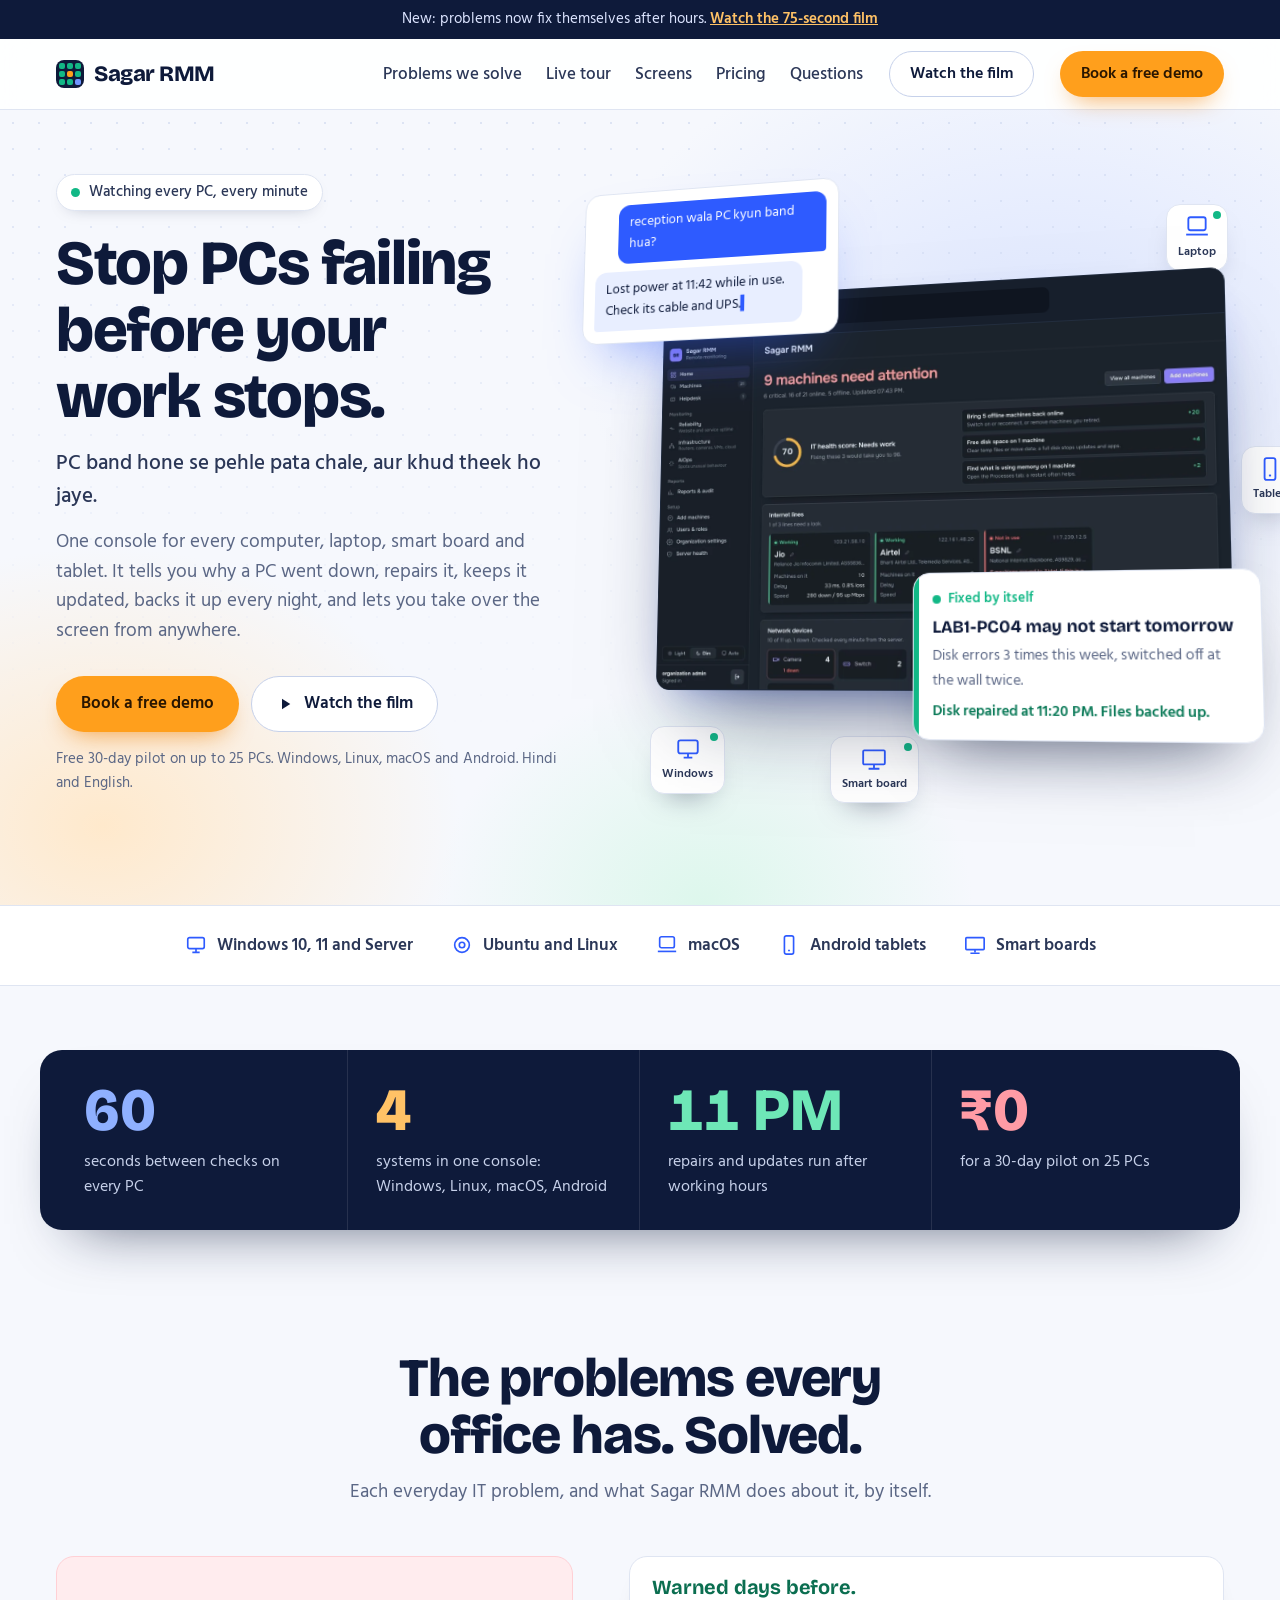
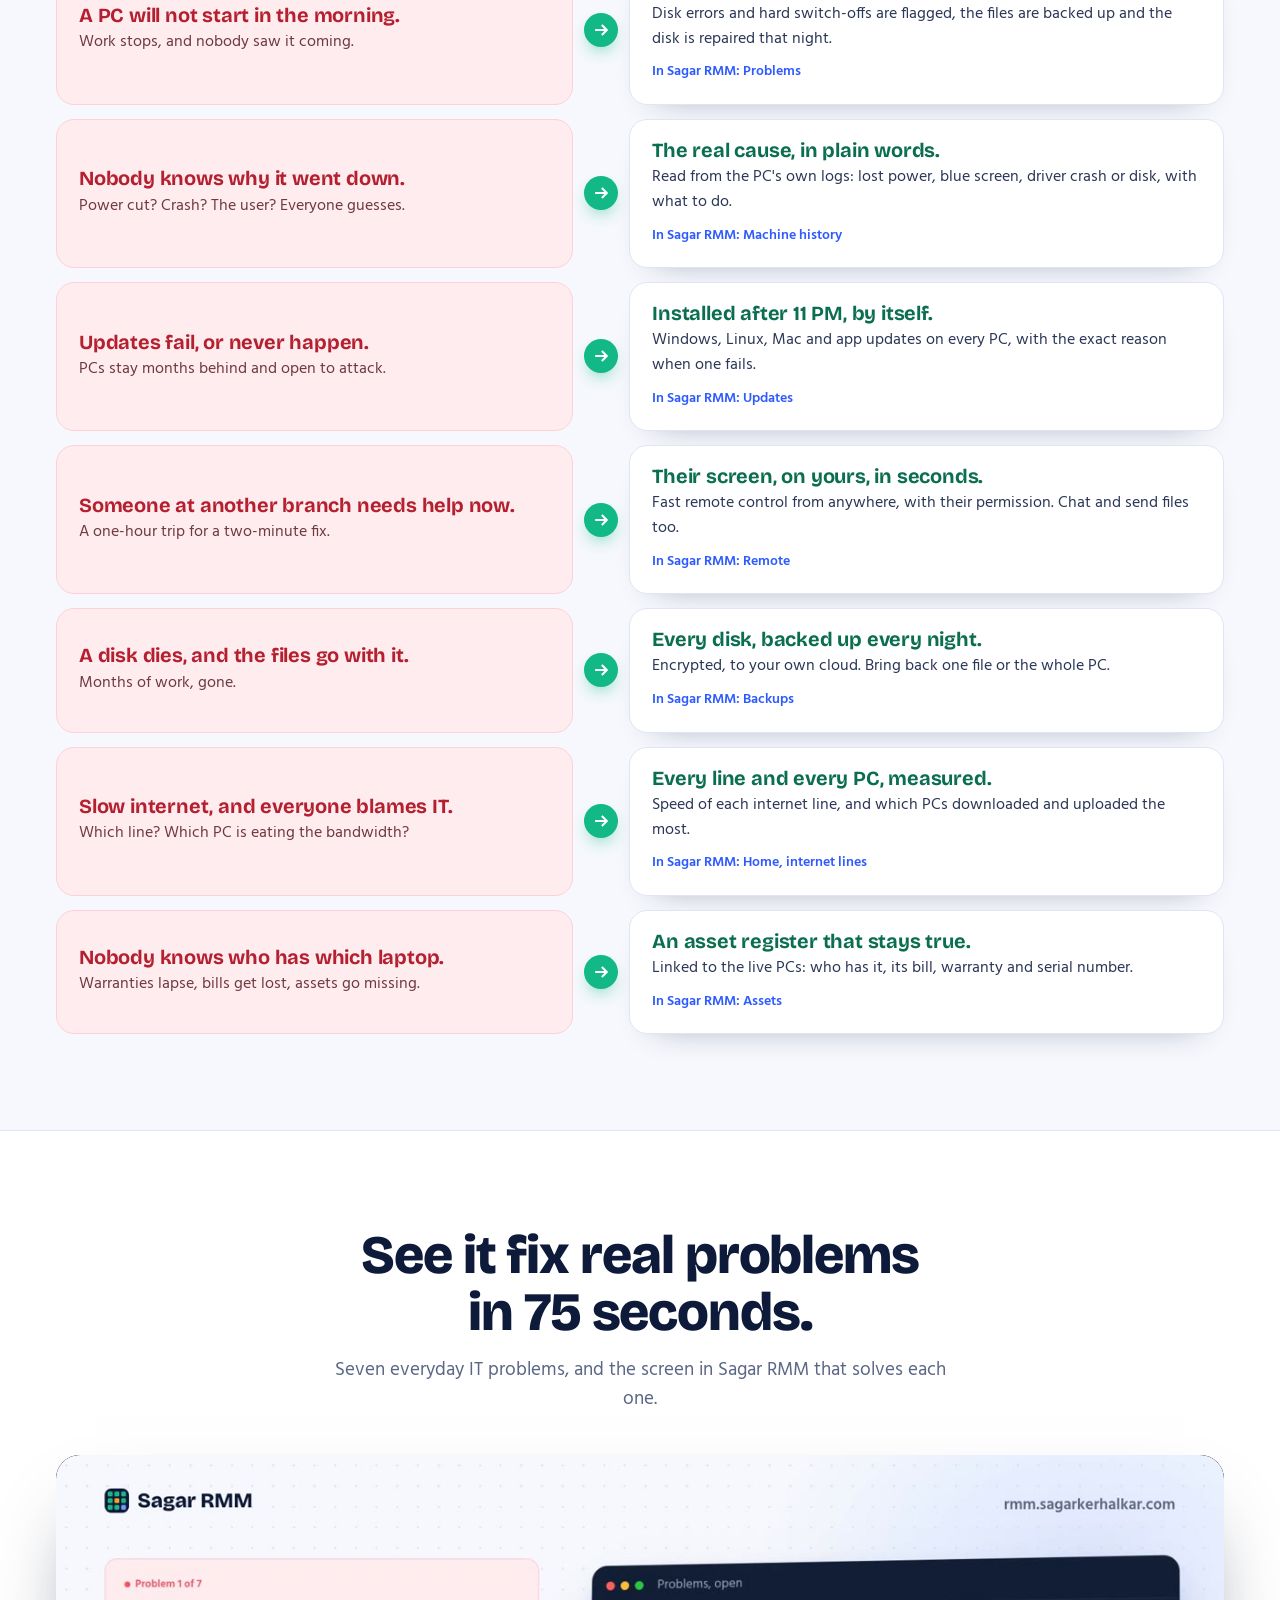
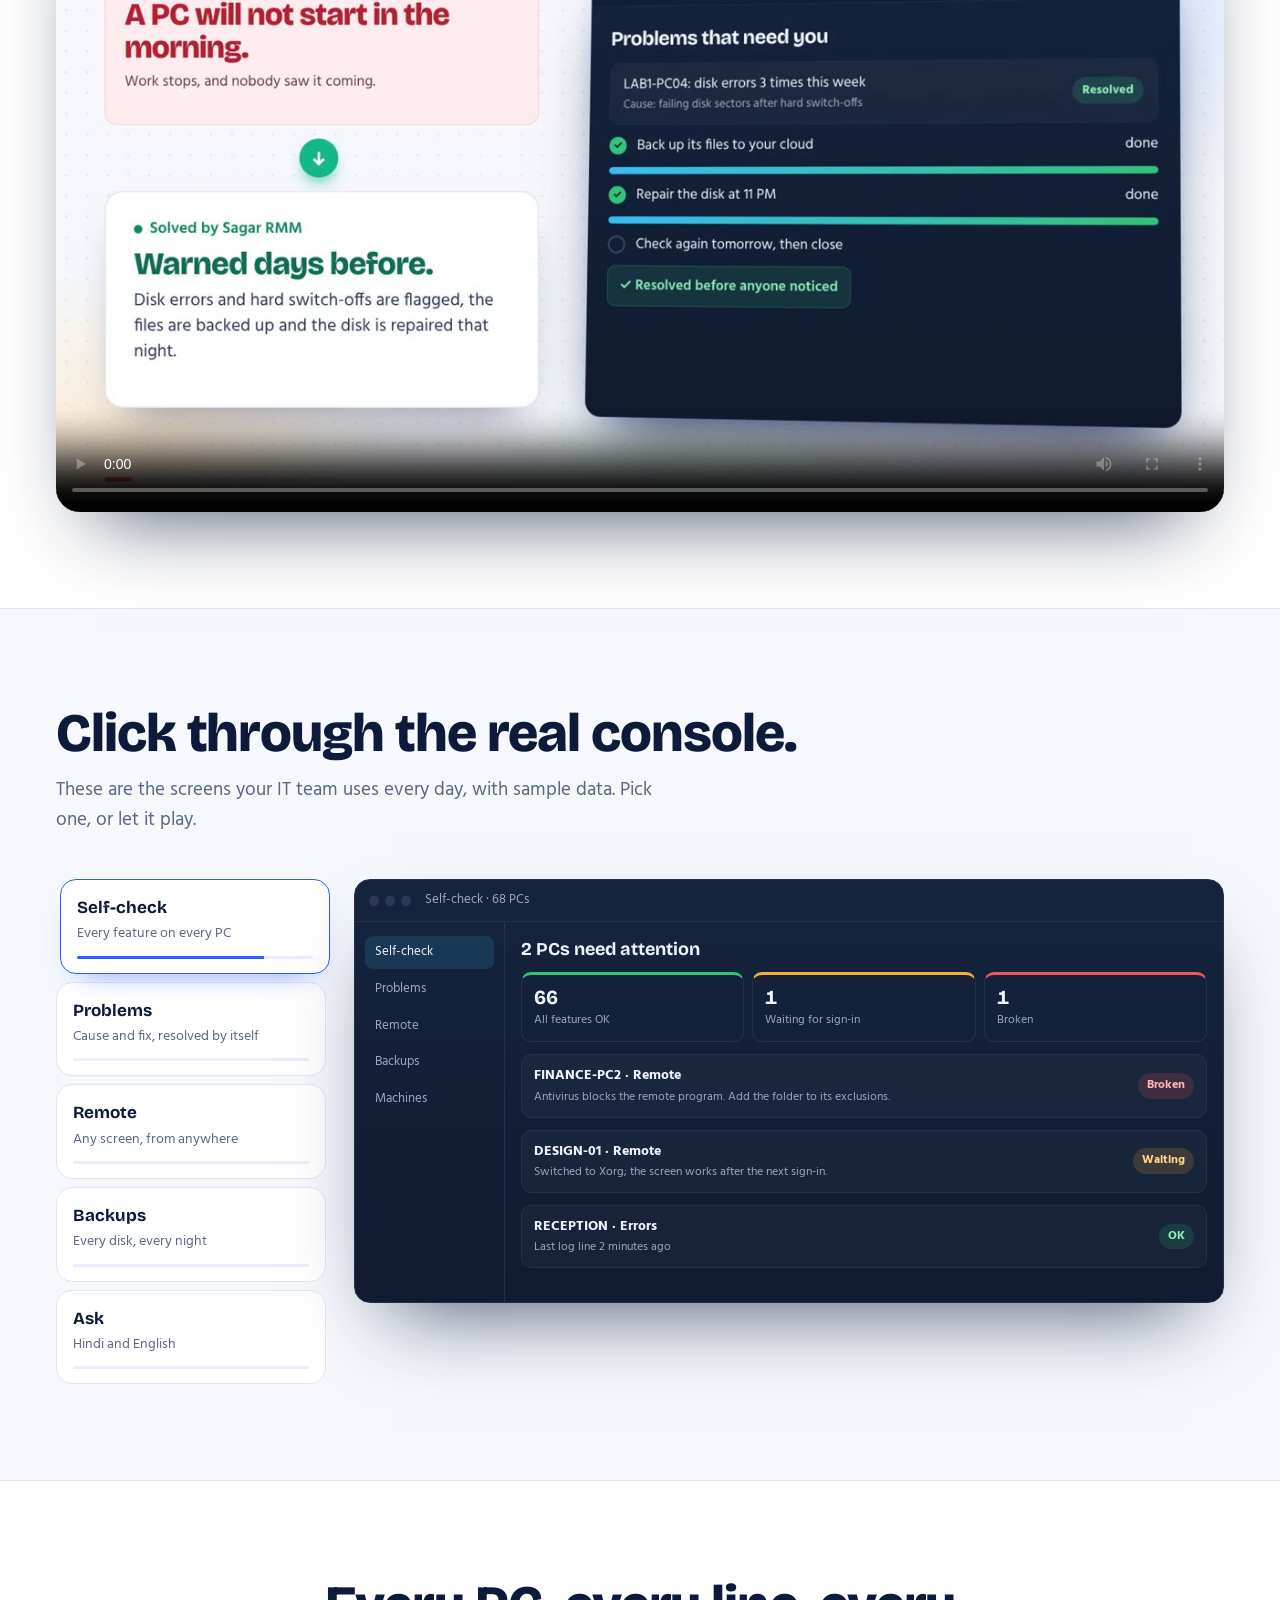
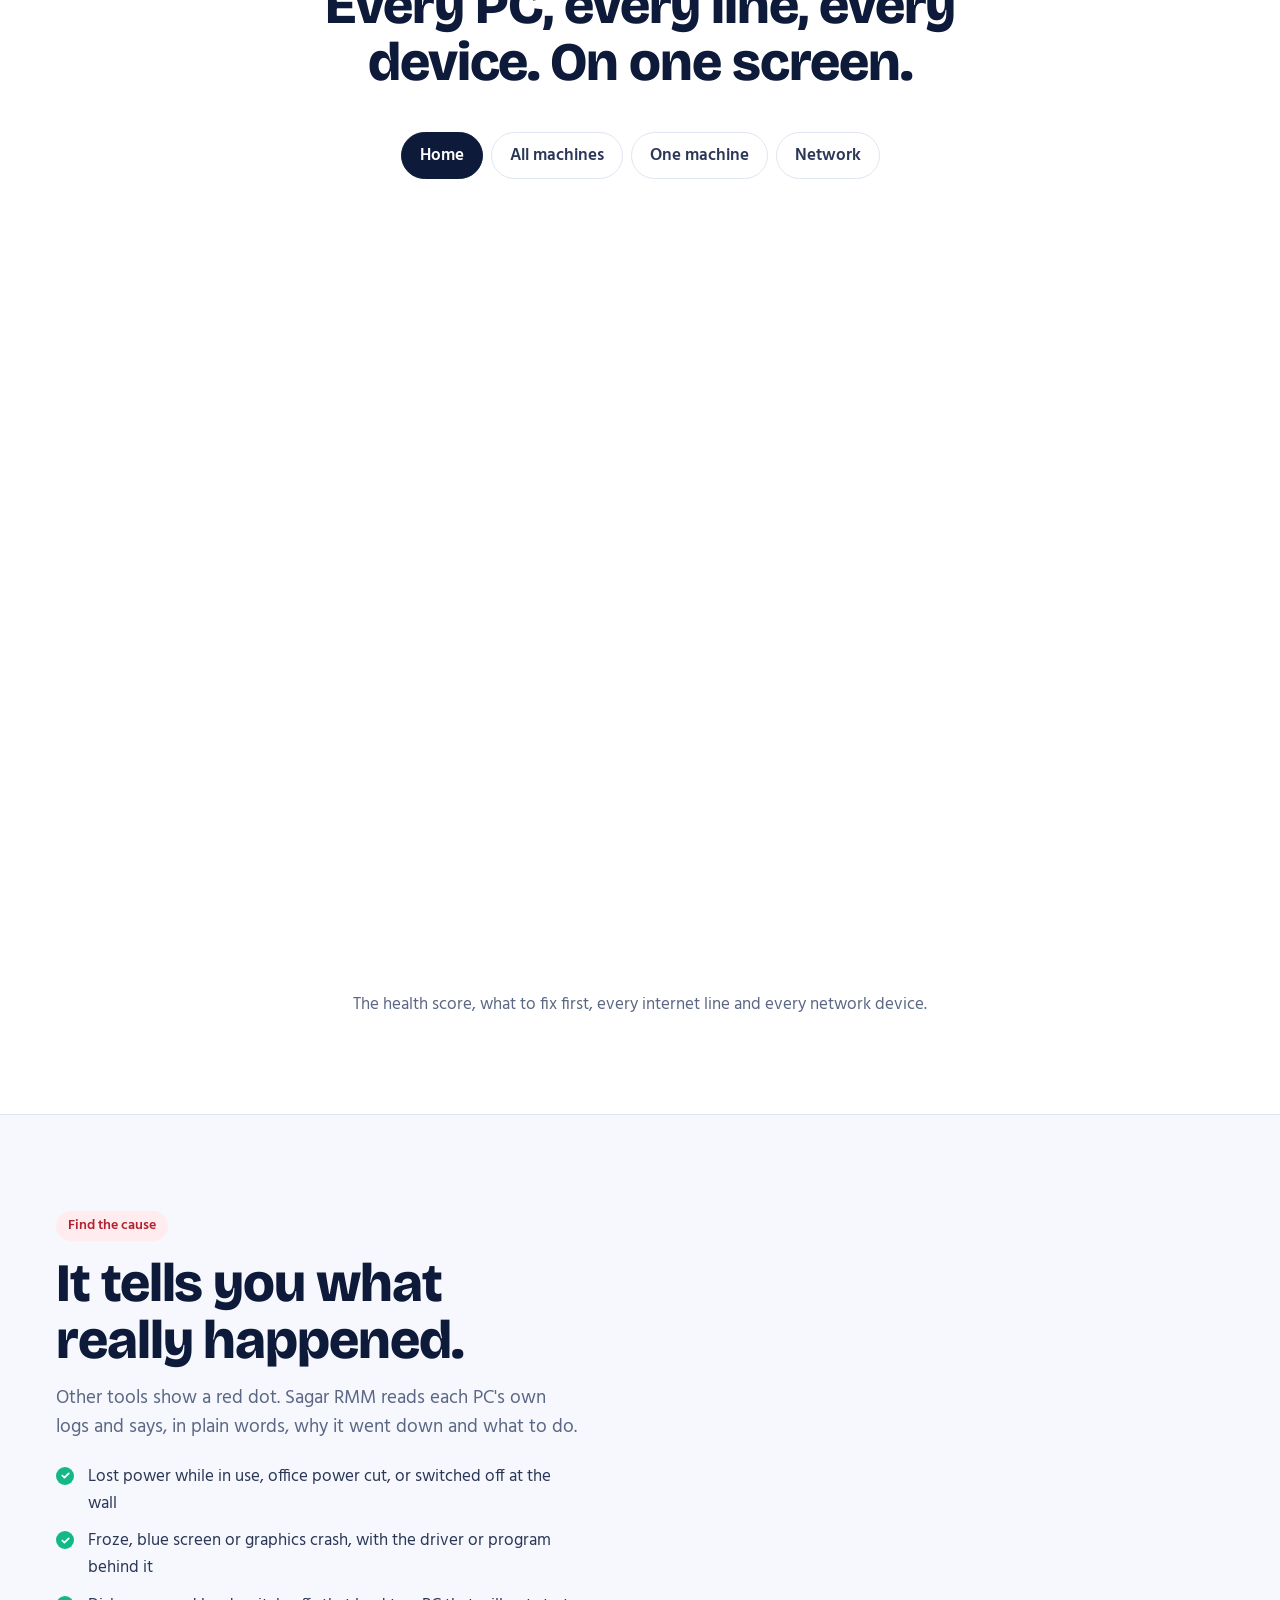
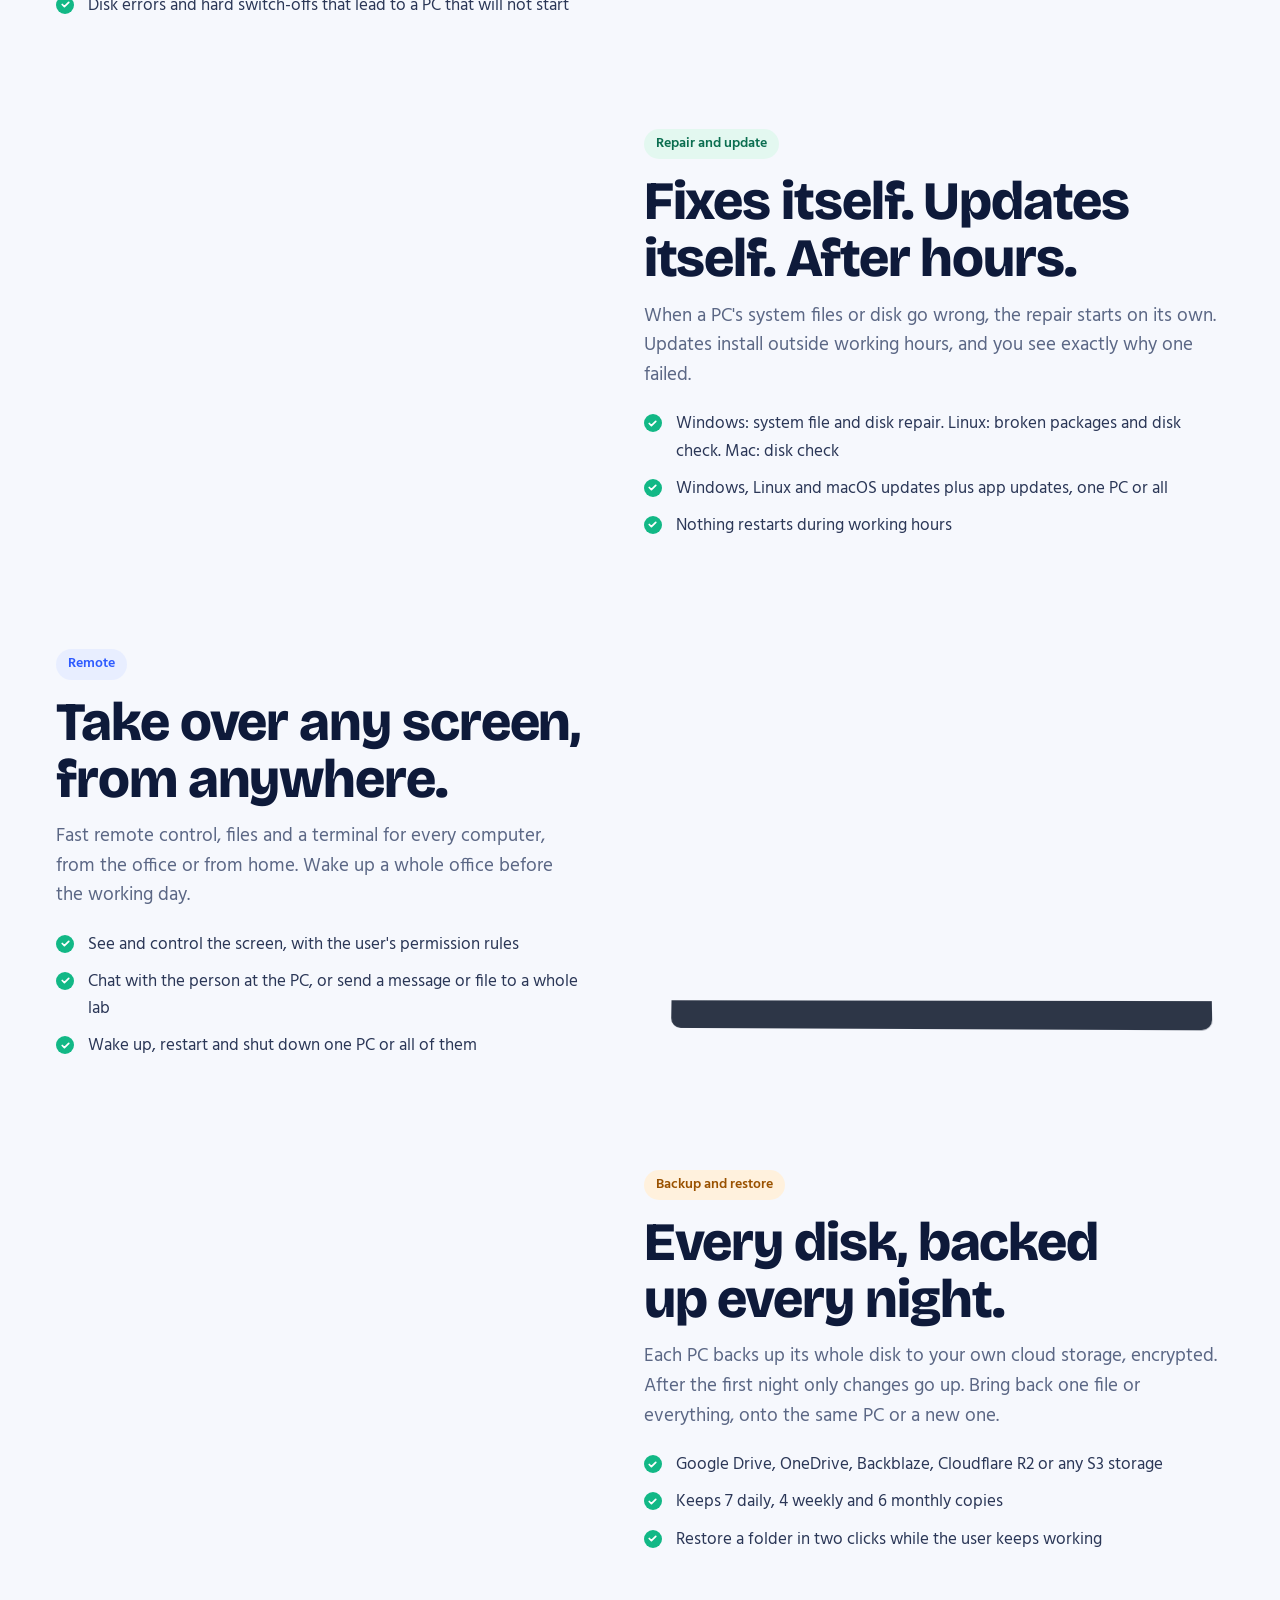
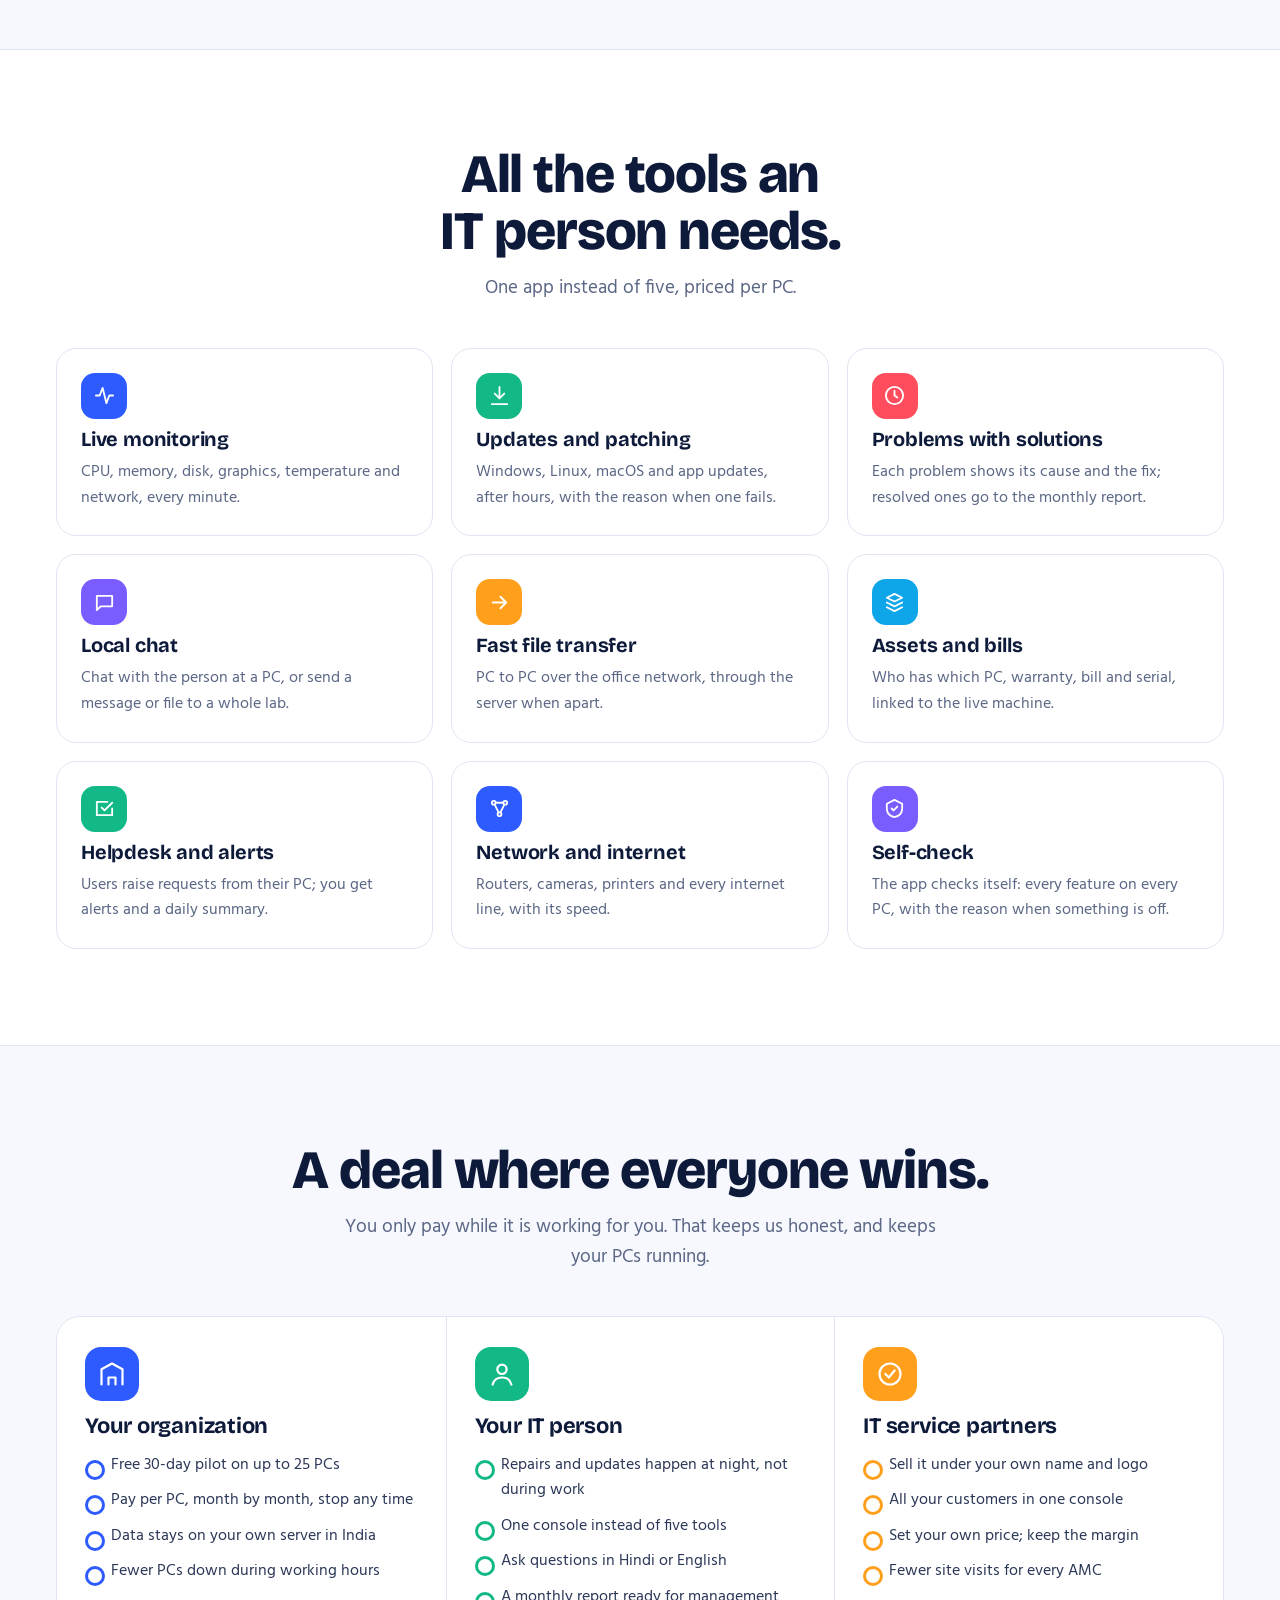
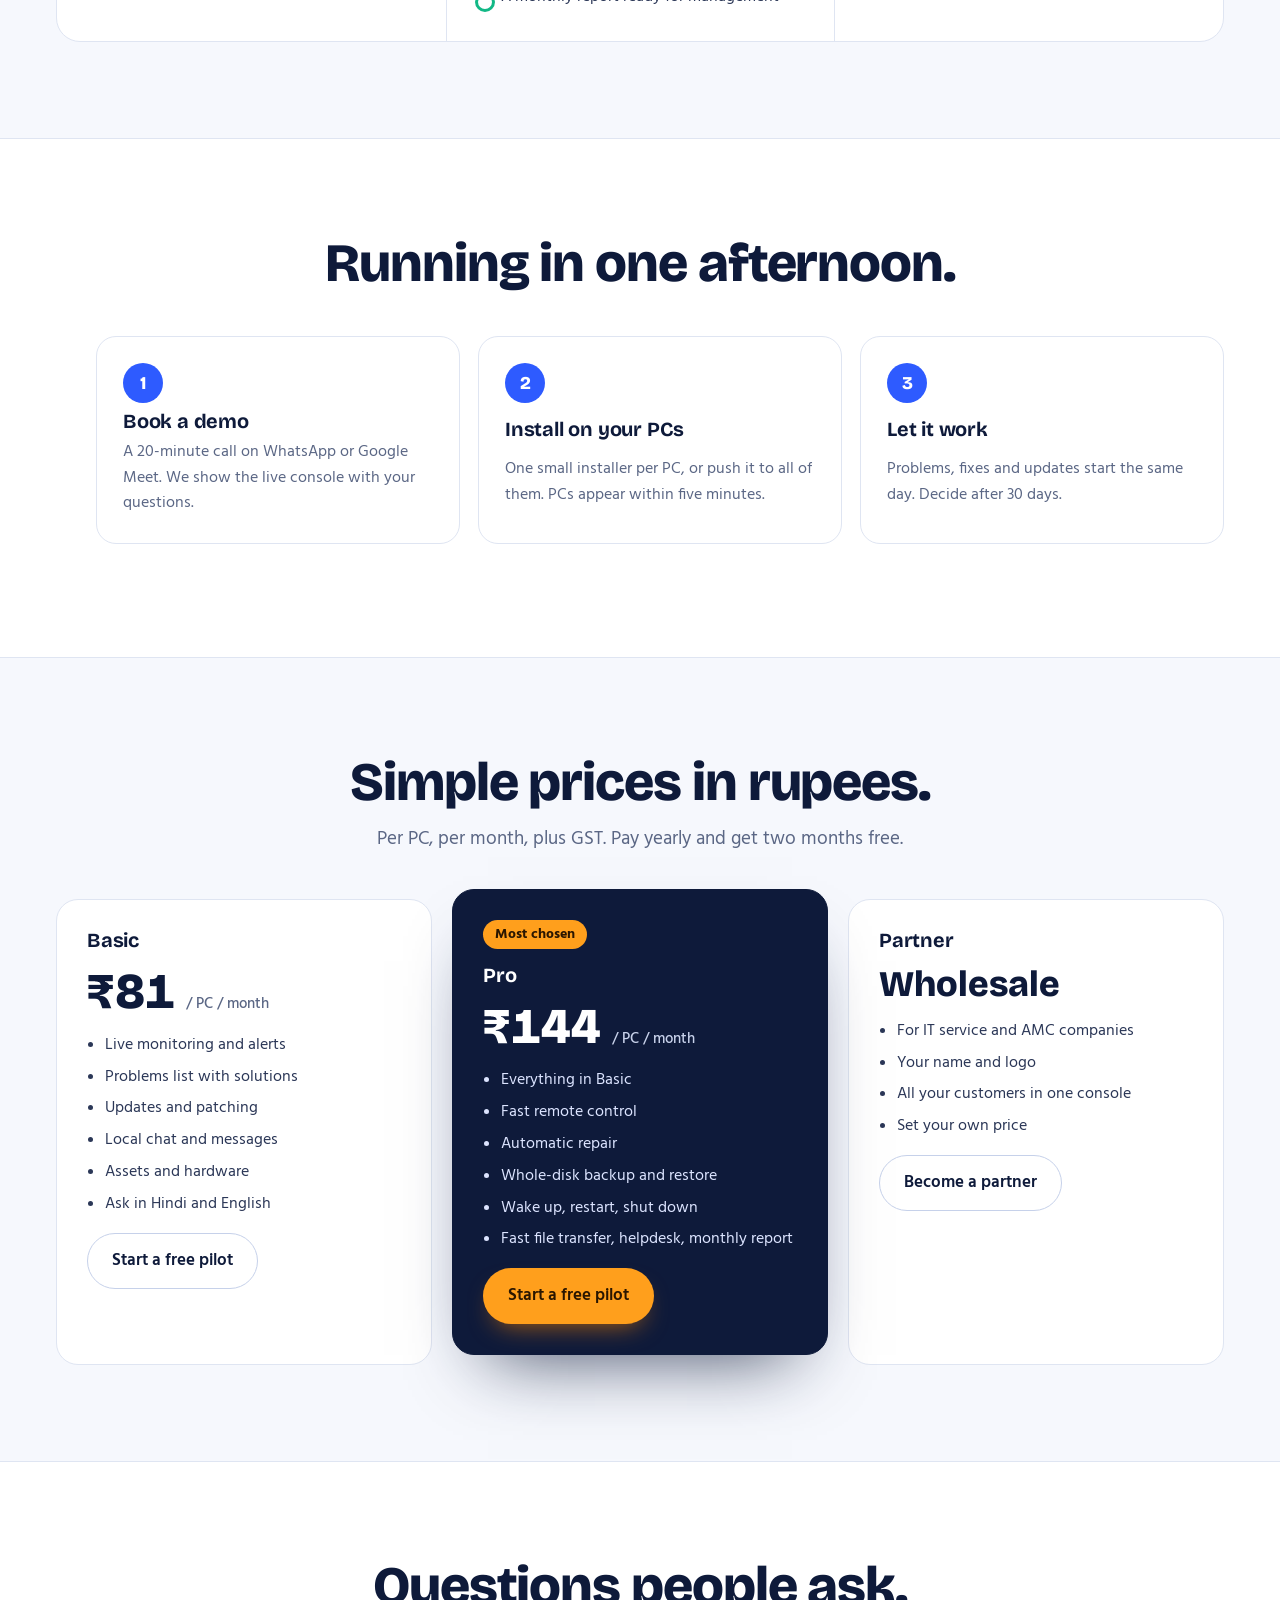
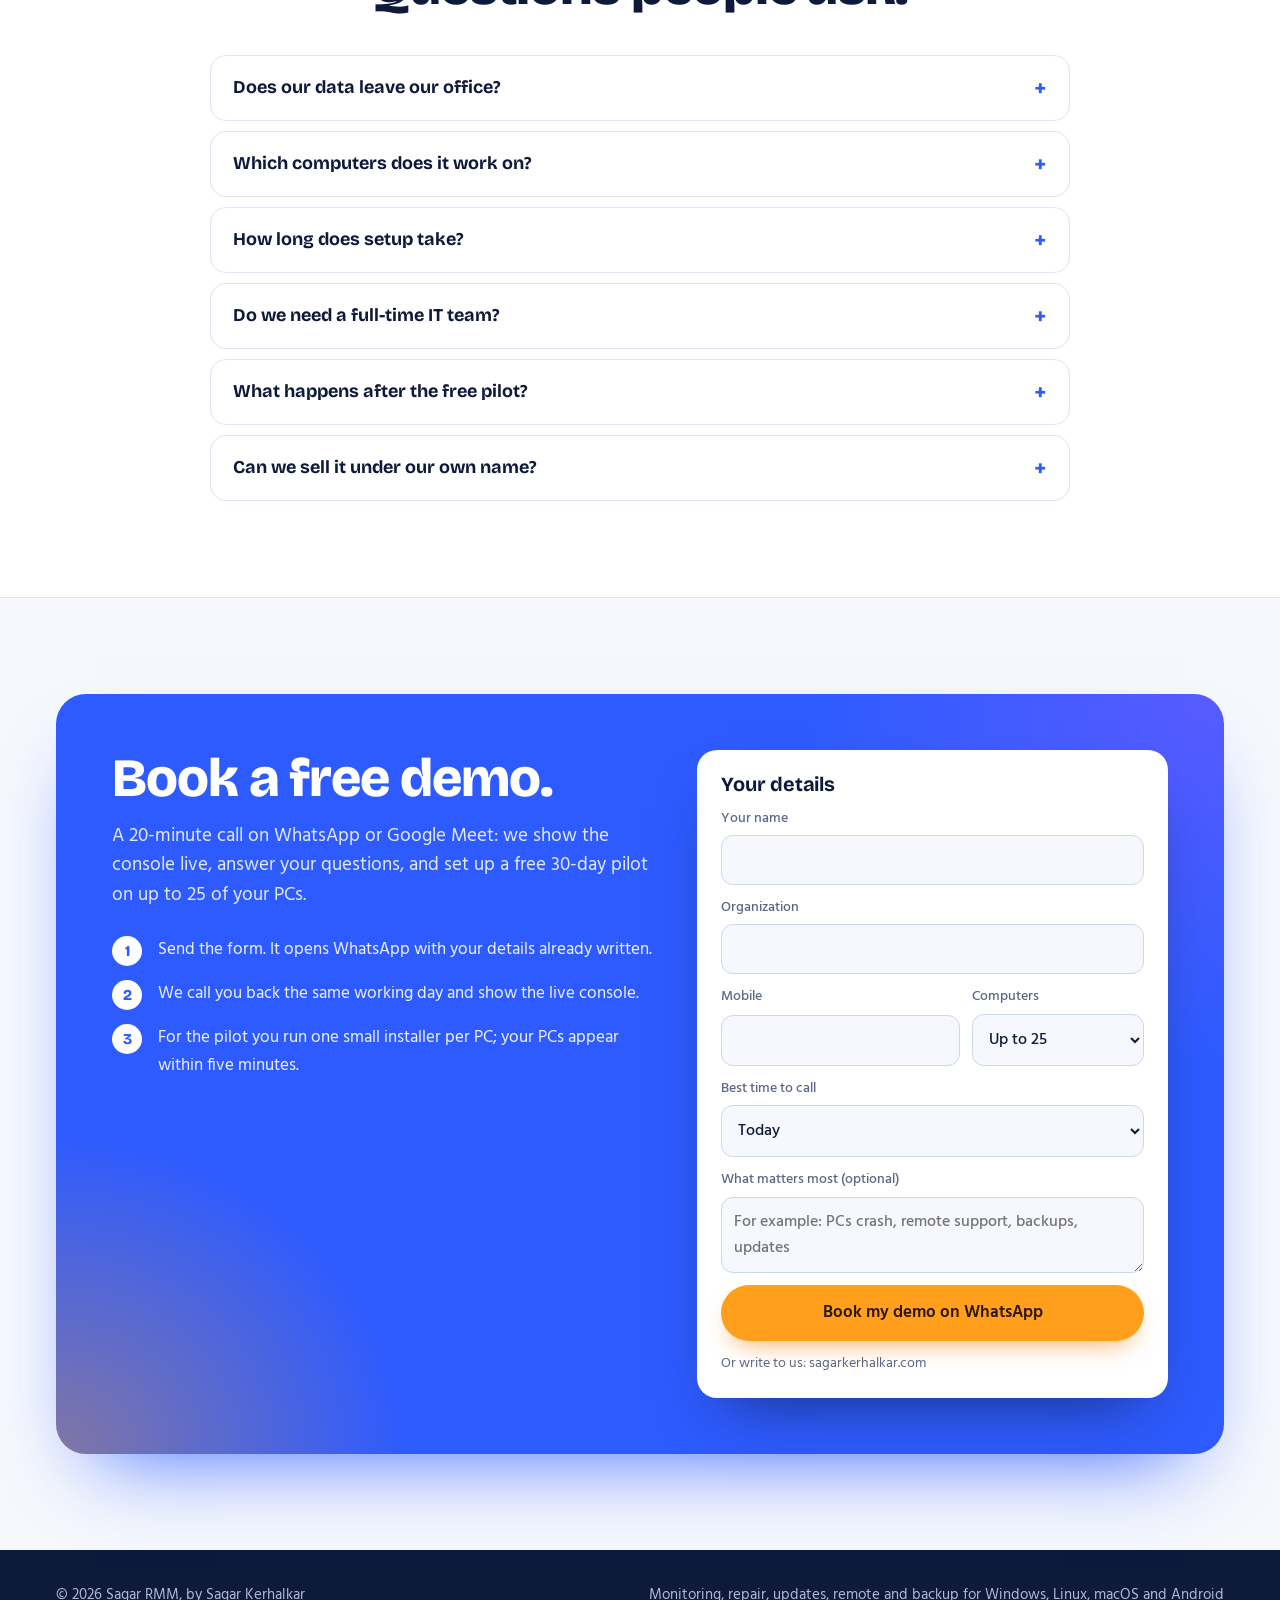
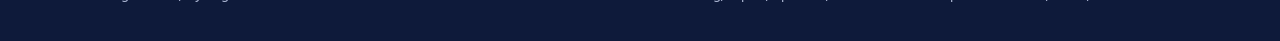
==== index.html @ e45619c1 "Light, image-rich redesign: problems we solve, 75-second film, real screens, win-win, FAQ; no compar" ====
<!doctype html>
<html lang="en">
<head>
<meta charset="utf-8">
<meta name="viewport" content="width=device-width, initial-scale=1, viewport-fit=cover">
<title>Sagar RMM</title>
<meta name="description" content="Sagar RMM watches every PC, laptop, smart board and tablet, tells you why one went down, repairs it, updates it and backs it up. Hindi and English. On your own server.">
<meta name="theme-color" content="#2E5BFF">
<link rel="preconnect" href="https://fonts.googleapis.com">
<link rel="preconnect" href="https://fonts.gstatic.com" crossorigin>
<link rel="stylesheet" href="https://fonts.googleapis.com/css2?family=Bricolage+Grotesque:opsz,wght@12..96,500;12..96,700;12..96,800&family=Hind:wght@400;500;600&display=swap">
<style>
/* Light, lively page in the style of the big RMM vendors: white and cool-blue ground, one signal blue,
   saffron for the main action, coral = a problem, green = fixed. The product itself stays dark, so
   every screen reads as "the real console" on the light page. The memorable thing: problem -> fixed. */
:root {
  --paper: #F6F8FD; --white: #FFFFFF; --ink: #0E1A3A; --ink2: #2B3757; --muted: #5B6785; --line: #DFE5F2;
  --blue: #2E5BFF; --blue-soft: #E8EEFF; --saffron: #FF9F1C; --saffron-deep: #F07F00;
  --coral: #FF4D5E; --coral-soft: #FFECEE; --green: #12B886; --green-soft: #E3F8F0; --violet: #7A5CFF;
  --display: "Bricolage Grotesque", "Segoe UI", system-ui, sans-serif;
  --body: "Hind", "Segoe UI", system-ui, sans-serif;
  color-scheme: light;
}
* { box-sizing: border-box; }
html { scroll-behavior: smooth; }
body { margin: 0; background: var(--paper); color: var(--ink); font: 400 17px/1.6 var(--body); overflow-x: hidden; }
a { color: inherit; }
img { max-width: 100%; display: block; }
.wrap { max-width: 1200px; margin: 0 auto; padding-left: max(16px, env(safe-area-inset-left, 0px));
  padding-right: max(16px, env(safe-area-inset-right, 0px)); }
h1, h2, h3 { font-family: var(--display); line-height: 1.06; text-wrap: balance; margin: 0; letter-spacing: -0.02em; }
h2 { font-size: clamp(32px, 4.6vw, 54px); font-weight: 800; }
h3 { font-size: 20px; font-weight: 700; letter-spacing: -0.01em; }
p { margin: 0; }
.lede { color: var(--muted); max-width: 62ch; font-size: 18.5px; }
.head { display: grid; gap: 14px; max-width: 760px; }
.head.center { margin-inline: auto; text-align: center; justify-items: center; }
section { padding-block: 96px; position: relative; scroll-margin-top: 70px; }
.alt { background: var(--white); border-block: 1px solid var(--line); }
.btn { display: inline-flex; align-items: center; justify-content: center; gap: 10px; padding: 14px 24px; border-radius: 999px;
  font: 600 16.5px var(--body); text-decoration: none; border: 1.5px solid transparent; cursor: pointer;
  transition: transform .18s, box-shadow .18s, background .18s, border-color .18s; }
.btn.primary { background: var(--saffron); color: #2A1600; box-shadow: 0 12px 26px -12px rgba(240, 127, 0, .75); }
.btn.primary:hover { background: #FFB040; transform: translateY(-2px); }
.btn.blue { background: var(--blue); color: #fff; box-shadow: 0 12px 26px -12px rgba(46, 91, 255, .8); }
.btn.blue:hover { background: #4870FF; transform: translateY(-2px); }
.btn.line { border-color: #C6D1EA; background: var(--white); color: var(--ink); }
.btn.line:hover { border-color: var(--blue); color: var(--blue); }
.btn svg { width: 18px; height: 18px; }
:focus-visible { outline: 3px solid var(--blue); outline-offset: 3px; }

/* Header */
.note-bar { background: var(--ink); color: #DCE4FF; font-size: 14.5px; text-align: center; padding: 8px 16px; }
.note-bar a { color: #FFC266; font-weight: 600; }
header { position: sticky; top: 0; z-index: 30; background: rgba(255, 255, 255, .88); backdrop-filter: blur(14px) saturate(160%);
  border-bottom: 1px solid var(--line); }
.bar { display: flex; align-items: center; gap: 26px; padding-block: 12px; }
.brand { font: 800 22px var(--display); text-decoration: none; display: flex; align-items: center; gap: 10px; letter-spacing: -0.02em; }
.mark { width: 28px; height: 28px; display: grid; grid-template-columns: repeat(3, 1fr); gap: 2px; padding: 3px; border-radius: 8px; background: var(--ink); }
.mark i { border-radius: 2px; background: var(--green); } .mark i:nth-child(5) { background: var(--saffron); } .mark i:nth-child(9) { background: #6F95FF; }
nav { display: flex; gap: 24px; margin-left: auto; }
nav a { text-decoration: none; color: var(--ink2); font-weight: 500; }
nav a:hover { color: var(--blue); }
.bar .btn { padding: 10px 20px; font-size: 15.5px; }
@media (max-width: 960px) { nav { display: none; } .bar .btn { margin-left: auto; } .bar .btn.line { display: none; } }

/* Hero */
.hero { padding-block: 64px 110px; overflow: hidden; isolation: isolate;
  background: radial-gradient(52% 60% at 82% 30%, #DCE5FF 0%, transparent 70%),
              radial-gradient(40% 50% at 8% 90%, #FFE9CC 0%, transparent 70%),
              radial-gradient(30% 40% at 55% 100%, #DDF7EC 0%, transparent 70%), var(--paper); }
.hero::before { content: ""; position: absolute; inset: 0; z-index: -1; pointer-events: none; opacity: .55;
  background-image: radial-gradient(#C9D4EE 1.2px, transparent 1.3px); background-size: 26px 26px;
  mask-image: linear-gradient(180deg, #000, transparent 80%); -webkit-mask-image: linear-gradient(180deg, #000, transparent 80%); }
.hero-grid { display: grid; grid-template-columns: 1fr 1.12fr; gap: 64px; align-items: center; }
.pill { display: inline-flex; gap: 9px; align-items: center; padding: 6px 14px; border-radius: 999px; font-size: 14.5px; font-weight: 500;
  background: var(--white); border: 1px solid var(--line); color: var(--ink2); box-shadow: 0 6px 18px -12px rgba(14, 26, 58, .4); }
.pill b { width: 9px; height: 9px; border-radius: 50%; background: var(--green); }
.hero h1 { font-size: clamp(40px, 4.9vw, 66px); font-weight: 800; margin-top: 20px; }
.hinglish { margin-top: 16px; font-size: 21px; color: var(--ink2); font-weight: 500; }
.hero .lede { margin-top: 14px; }
.cta { display: flex; flex-wrap: wrap; gap: 12px; margin-top: 30px; }
.small { font-size: 14.5px; color: var(--muted); }
.cta + .small { margin-top: 16px; }
@media (max-width: 1000px) { .hero-grid { grid-template-columns: 1fr; } }

/* 3D stage with the real console */
.stage { perspective: 1500px; position: relative; min-width: 0; }
.tilt { transform-style: preserve-3d; transform: rotateX(var(--rx, 7deg)) rotateY(var(--ry, -13deg)); transition: transform .25s ease-out; }
.frame { border-radius: 14px; overflow: hidden; background: #101722; border: 1px solid #1E293B;
  box-shadow: 0 50px 90px -40px rgba(14, 26, 58, .65), 0 18px 40px -22px rgba(46, 91, 255, .45); }
.frame .top { display: flex; gap: 6px; align-items: center; padding: 9px 12px; background: #171F2C; border-bottom: 1px solid #222D3E; }
.frame .top i { width: 10px; height: 10px; border-radius: 50%; background: #FF5F57; } .frame .top i + i { background: #FEBC2E; } .frame .top i + i + i { background: #28C840; }
.frame .top span { margin-left: 10px; font-size: 12.5px; color: #8C9AB5; background: #0F1520; padding: 3px 12px; border-radius: 7px; flex: 1; max-width: 340px; }
.frame img { width: 100%; height: auto; }
.float { position: absolute; transform: translateZ(80px); }
@media (prefers-reduced-motion: no-preference) {
  .bob { animation: bob 6s ease-in-out infinite; } .bob.slow { animation-duration: 8s; animation-delay: -2s; }
  @keyframes bob { 50% { translate: 0 -10px; } }
}
/* The fix card: red problem turns into green fixed (the page's one signature moment). */
.fixcard { width: min(320px, 78vw); padding: 14px 16px 14px 18px; border-radius: 16px; background: var(--white);
  border: 1px solid var(--line); box-shadow: 0 30px 60px -28px rgba(14, 26, 58, .55); display: grid; gap: 6px; position: relative; overflow: hidden; }
.fixcard::before { content: ""; position: absolute; inset: 0 auto 0 0; width: 5px; background: var(--coral); transition: background .5s; }
.fixcard .state { display: inline-flex; align-items: center; gap: 7px; font-size: 12.5px; font-weight: 600; color: var(--coral); transition: color .5s; }
.fixcard .state i { width: 8px; height: 8px; border-radius: 50%; background: currentColor; }
.fixcard b { font: 700 16px/1.25 var(--display); }
.fixcard .was, .fixcard .now { font-size: 14px; color: var(--muted); transition: opacity .5s, max-height .5s; }
.fixcard .now { color: #0B7A58; font-weight: 600; max-height: 0; opacity: 0; overflow: hidden; }
.fixcard.done::before { background: var(--green); }
.fixcard.done .state { color: var(--green); }
.fixcard.done .now { max-height: 60px; opacity: 1; }
.chat { width: min(270px, 70vw); padding: 12px; border-radius: 16px; background: var(--white); border: 1px solid var(--line);
  display: grid; gap: 8px; font-size: 14px; box-shadow: 0 30px 60px -28px rgba(46, 91, 255, .55); }
.msg { padding: 8px 12px; border-radius: 12px; max-width: 90%; }
.chat .msg.me { justify-self: end; background: var(--blue); color: #fff; border-bottom-right-radius: 4px; }
.chat .msg.bot { background: var(--blue-soft); color: var(--ink); border-bottom-left-radius: 4px; }
.typing::after { content: "▍"; color: var(--blue); }
.devs { position: absolute; inset: -8% -5%; pointer-events: none; transform-style: preserve-3d; z-index: -1; }
.dev { position: absolute; display: grid; justify-items: center; gap: 3px; font-size: 11.5px; font-weight: 600; color: var(--ink2);
  padding: 9px 11px; border-radius: 14px; background: var(--white); border: 1px solid var(--line); box-shadow: 0 16px 30px -18px rgba(14,26,58,.5); }
.dev svg { width: 26px; height: 26px; fill: none; stroke: var(--blue); stroke-width: 1.7; }
.dev b { width: 8px; height: 8px; border-radius: 50%; background: var(--green); position: absolute; top: 6px; right: 6px; }
@media (prefers-reduced-motion: no-preference) {
  .dev { animation: orbit 14s ease-in-out infinite; }
  .dev:nth-child(2) { animation-delay: -3.5s; } .dev:nth-child(3) { animation-delay: -7s; } .dev:nth-child(4) { animation-delay: -10.5s; }
  @keyframes orbit { 0%, 100% { transform: translate3d(0,0,40px); } 25% { transform: translate3d(10px,-14px,90px); }
    50% { transform: translate3d(0,-4px,20px); } 75% { transform: translate3d(-10px,10px,70px); } }
}
@media (max-width: 1000px) { .devs { display: none; } .float.fix-pos { right: 6px !important; } }
@media (max-width: 600px) { .float { display: none; } .tilt { transform: none; } }

/* Platforms strip */
.strip { padding-block: 26px; background: var(--white); border-block: 1px solid var(--line); }
.strip .wrap { display: flex; flex-wrap: wrap; gap: 14px 38px; align-items: center; justify-content: center; color: var(--ink2); font-weight: 600; }
.strip span { display: inline-flex; gap: 10px; align-items: center; }
.strip svg { width: 22px; height: 22px; fill: none; stroke: var(--blue); stroke-width: 1.8; }

/* Numbers */
.numbers { display: grid; grid-template-columns: repeat(4, 1fr); gap: 0; border-radius: 22px; overflow: hidden;
  background: var(--ink); color: #fff; box-shadow: 0 30px 60px -36px rgba(14,26,58,.7); }
.num { padding: 30px 28px; border-right: 1px solid rgba(255,255,255,.1); }
.num:last-child { border-right: 0; }
.num strong { display: block; font: 800 clamp(40px, 5vw, 60px)/1 var(--display); font-variant-numeric: tabular-nums; }
.num:nth-child(1) strong { color: #8FB0FF; } .num:nth-child(2) strong { color: #FFC266; } .num:nth-child(3) strong { color: #6EE7B7; } .num:nth-child(4) strong { color: #FF9BA5; }
.num span { display: block; margin-top: 10px; color: #C7D1EA; font-size: 15.5px; }
@media (max-width: 860px) { .numbers { grid-template-columns: 1fr 1fr; } .num:nth-child(2) { border-right: 0; } .num:nth-child(-n+2) { border-bottom: 1px solid rgba(255,255,255,.1); } }

/* Problems we solve: each pain beside its fix */
.pairs { margin-top: 48px; display: grid; gap: 14px; }
.pair { display: grid; grid-template-columns: 1fr 56px 1.15fr; align-items: stretch; }
.pain, .cure { padding: 20px 22px; border-radius: 18px; display: grid; gap: 4px; align-content: center; }
.pain { background: var(--coral-soft); border: 1px solid #FFD0D5; }
.pain h3 { color: #B4202F; }
.pain p { color: #6E3A41; font-size: 15.5px; }
.cure { background: var(--white); border: 1px solid var(--line); box-shadow: 0 16px 34px -26px rgba(14,26,58,.45); }
.cure h3 { color: #0B6E50; }
.cure p { color: var(--ink2); font-size: 15.5px; }
.cure small { margin-top: 6px; color: var(--blue); font-weight: 600; font-size: 14px; }
.arrow { display: grid; place-items: center; }
.arrow svg { width: 34px; height: 34px; padding: 7px; border-radius: 50%; background: var(--green); stroke: #fff; fill: none; stroke-width: 2.4;
  box-shadow: 0 8px 18px -8px rgba(18,184,134,.9); }
@media (max-width: 760px) { .pair { grid-template-columns: 1fr; } .arrow { padding-block: 6px; } .arrow svg { transform: rotate(90deg); } }

/* Film */
.film { margin-top: 40px; border-radius: 24px; overflow: hidden; background: var(--ink); box-shadow: 0 40px 80px -40px rgba(14,26,58,.8); }
.film video { width: 100%; height: auto; display: block; aspect-ratio: 16 / 9; background: var(--ink); }

/* Dark product screens on the light page */
.screen { --panel: #101B31; --panel2: #15233D; --sline: #22314F; --sink: #EEF3FB; --smuted: #9AA8C2; --sdim: #6B7A96;
  --ok: #34C37A; --warn: #F5B031; --bad: #F2555A; --cyan: #38BDF8;
  background: linear-gradient(180deg, var(--panel2), var(--panel)); border: 1px solid var(--sline); border-radius: 16px; color: var(--sink);
  box-shadow: 0 40px 80px -36px rgba(14,26,58,.75); overflow: hidden; }
.chrome { display: flex; gap: 6px; align-items: center; padding: 10px 14px; border-bottom: 1px solid var(--sline); }
.chrome i { width: 10px; height: 10px; border-radius: 50%; background: #2b3a5a; }
.chrome span { margin-left: 8px; font-size: 13px; color: var(--smuted); }
.demo { padding: 18px; display: grid; gap: 12px; }
.tl { display: grid; gap: 10px; }
.tl div { display: grid; grid-template-columns: 64px 14px 1fr; gap: 12px; align-items: center; font-size: 14px; }
.tl time { color: var(--sdim); font-variant-numeric: tabular-nums; }
.tl i { width: 12px; height: 12px; border-radius: 50%; background: var(--sdim); }
.tl i.bad { background: var(--bad); } .tl i.warn { background: var(--warn); } .tl i.ok { background: var(--ok); }
.verdict { padding: 12px 14px; border-radius: 12px; background: rgba(242,85,90,.1); border: 1px solid rgba(242,85,90,.35); font-size: 14px; }
.verdict b { color: #ffb3b5; }
.step { display: grid; gap: 6px; font-size: 14px; }
.step header { all: unset; display: flex; justify-content: space-between; }
.bar2 { height: 8px; border-radius: 99px; background: #1c2a46; overflow: hidden; }
.bar2 i { display: block; height: 100%; width: var(--w, 100%); border-radius: inherit; background: linear-gradient(90deg, var(--cyan), var(--ok)); }
@media (prefers-reduced-motion: no-preference) {
  .run .bar2 i { animation: fill 5s ease-in-out infinite; }
  .run .step:nth-child(2) .bar2 i { animation-delay: .8s; } .run .step:nth-child(3) .bar2 i { animation-delay: 1.6s; }
  @keyframes fill { 0% { width: 4%; } 70%, 100% { width: var(--w, 100%); } }
}
.done-badge { display: inline-flex; gap: 8px; align-items: center; padding: 8px 12px; border-radius: 10px; background: rgba(52,195,122,.12);
  color: #8ef0b9; border: 1px solid rgba(52,195,122,.35); font-weight: 600; font-size: 14px; width: fit-content; }
.desk { position: relative; aspect-ratio: 16 / 9; max-width: 100%; border-radius: 10px; overflow: hidden;
  background: radial-gradient(80% 80% at 30% 20%, #2a4a8a, #12203d 60%, #0a1427); }
.win { position: absolute; left: 12%; top: 16%; width: 56%; height: 58%; border-radius: 8px; background: #e9eef7; color: #1b2640;
  box-shadow: 0 20px 40px -20px #000; padding: 26px 12px 10px; font-size: 12px; display: grid; gap: 6px; align-content: start; }
.win::before { content: "Settings, Windows Update"; position: absolute; inset: 0 0 auto; height: 20px; padding: 2px 8px; font-size: 11px; background: #cfd8ea; border-radius: 8px 8px 0 0; }
.win u { text-decoration: none; display: block; height: 8px; border-radius: 4px; background: #b8c4dc; }
.win u:nth-child(2) { width: 70%; } .win u:nth-child(3) { width: 85%; }
.win em { font-style: normal; justify-self: start; margin-top: 6px; padding: 4px 10px; border-radius: 6px; background: #2463eb; color: #fff; font-size: 11px; }
.taskbar { position: absolute; inset: auto 0 0; height: 9%; background: rgba(10,20,39,.85); }
.cursor { position: absolute; left: 70%; top: 70%; width: 18px; height: 18px; }
@media (prefers-reduced-motion: no-preference) {
  .cursor { animation: move 6s ease-in-out infinite; }
  @keyframes move { 0% { left: 75%; top: 75%; } 40% { left: 22%; top: 66%; } 55% { left: 22%; top: 66%; transform: scale(.85); } 60% { transform: scale(1); } 100% { left: 75%; top: 75%; } }
}
.live-tag { position: absolute; top: 10px; right: 10px; padding: 3px 9px; border-radius: 99px; background: rgba(242,85,90,.9); font-size: 11px; font-weight: 700; color: #fff; }
.cloud-demo { display: grid; grid-template-columns: 1fr auto 1fr; align-items: center; gap: 10px; padding: 10px 4px; }
.node { display: grid; justify-items: center; gap: 8px; text-align: center; font-size: 14px; color: var(--smuted); }
.node svg { width: 64px; height: 64px; }
.pipe { position: relative; width: min(160px, 28vw); height: 6px; border-radius: 99px; background: #1c2a46; overflow: hidden; }
.pipe i { position: absolute; top: 0; width: 30%; height: 100%; border-radius: inherit; background: linear-gradient(90deg, transparent, var(--cyan), transparent); left: 35%; }
@media (prefers-reduced-motion: no-preference) { .pipe i { animation: flow 1.6s linear infinite; } @keyframes flow { from { left: -30%; } to { left: 100%; } } }
.snaps { display: grid; grid-template-columns: repeat(7, 1fr); gap: 6px; }
.snaps span { padding: 8px 0; border-radius: 8px; text-align: center; font-size: 12px; background: #16243f; color: var(--smuted); }
.snaps span.on { background: rgba(52,195,122,.18); color: #8ef0b9; border: 1px solid rgba(52,195,122,.4); }

/* Live tour (screens are the product's dark ones) */
.tour { display: grid; grid-template-columns: 270px 1fr; gap: 28px; margin-top: 44px; align-items: start; }
.tabs { display: grid; gap: 8px; }
.tab { all: unset; cursor: pointer; display: grid; gap: 2px; padding: 14px 16px; border-radius: 16px; border: 1px solid var(--line);
  background: var(--white); transition: border-color .2s, box-shadow .2s, transform .2s; }
.tab b { font-family: var(--display); font-size: 17px; font-weight: 700; }
.tab span { color: var(--muted); font-size: 14px; }
.tab[aria-selected="true"] { border-color: var(--blue); box-shadow: 0 14px 30px -20px rgba(46,91,255,.8); transform: translateX(4px); }
.tab:focus-visible { outline: 3px solid var(--blue); outline-offset: 2px; }
.tab .bar3 { height: 3px; border-radius: 3px; background: var(--blue-soft); overflow: hidden; margin-top: 8px; }
.tab .bar3 i { display: block; height: 100%; width: 0; background: var(--blue); }
.tab[aria-selected="true"] .bar3 i { width: var(--p, 0%); }
.viewer { perspective: 1600px; min-width: 0; }
.panel3d { transform-style: preserve-3d; transition: transform .6s cubic-bezier(.2,.7,.2,1), opacity .4s; }
.panel3d.flip { transform: rotateY(-12deg) translateZ(-60px); opacity: .25; }
.app { display: grid; grid-template-columns: 150px 1fr; min-height: 380px; }
.side { border-right: 1px solid var(--sline); padding: 14px 10px; display: grid; gap: 4px; align-content: start; font-size: 13px; color: var(--smuted); }
.side span { padding: 6px 10px; border-radius: 8px; }
.side span.on { background: rgba(56,189,248,.14); color: var(--sink); }
.main { padding: 16px; display: grid; gap: 12px; align-content: start; min-width: 0; font-size: 14px; }
.main h4 { margin: 0; font: 700 18px var(--display); }
.kpis { display: grid; grid-template-columns: repeat(3, 1fr); gap: 8px; }
.kpi { padding: 10px 12px; border-radius: 10px; border: 1px solid var(--sline); border-top: 3px solid var(--k, var(--ok)); }
.kpi strong { display: block; font: 700 20px var(--display); font-variant-numeric: tabular-nums; }
.kpi span { color: var(--smuted); font-size: 12px; }
.rowx { display: grid; grid-template-columns: 1fr auto; gap: 10px; align-items: center; padding: 10px 12px; border-radius: 10px; background: rgba(255,255,255,.03); border: 1px solid var(--sline); }
.rowx small { display: block; color: var(--smuted); }
.tagx { padding: 3px 9px; border-radius: 99px; font-size: 12px; font-weight: 700; white-space: nowrap; }
.tagx.ok { background: rgba(52,195,122,.16); color: #8ef0b9; } .tagx.bad { background: rgba(242,85,90,.16); color: #ffb3b5; }
.tagx.warn { background: rgba(245,176,49,.16); color: #ffd58a; } .tagx.run { background: rgba(56,189,248,.16); color: #bfe8ff; }
.btnx { justify-self: start; padding: 7px 12px; border-radius: 9px; background: var(--saffron); color: #2A1600; font-weight: 700; font-size: 13px; }
.screen .msg.me { justify-self: end; background: var(--saffron); color: #2A1600; border-bottom-right-radius: 4px; }
.screen .msg.bot { background: rgba(255,255,255,.07); border-bottom-left-radius: 4px; }
@media (max-width: 900px) { .tour { grid-template-columns: 1fr; } .tabs { grid-template-columns: repeat(auto-fit, minmax(140px, 1fr)); } .tab span { display: none; } }
@media (max-width: 560px) { .app { grid-template-columns: 1fr; } .side { display: none; } .kpis { grid-template-columns: 1fr 1fr; } }

/* Real screens gallery */
.shots { margin-top: 40px; display: grid; gap: 18px; }
.shot-tabs { display: flex; flex-wrap: wrap; gap: 8px; justify-content: center; }
.shot-tabs button { all: unset; cursor: pointer; padding: 9px 18px; border-radius: 999px; border: 1px solid var(--line); background: var(--white);
  font-weight: 600; color: var(--ink2); }
.shot-tabs button[aria-selected="true"] { background: var(--ink); border-color: var(--ink); color: #fff; }
.shot-tabs button:focus-visible { outline: 3px solid var(--blue); outline-offset: 2px; }
.shot-cap { text-align: center; color: var(--muted); }

/* Feature stories */
.story { display: grid; grid-template-columns: 1fr 1.1fr; gap: 60px; align-items: center; }
.story.flip > :first-child { order: 2; }
.story .lede { margin-top: 14px; }
.tag { display: inline-block; padding: 4px 12px; border-radius: 999px; font-size: 14px; font-weight: 600; margin-bottom: 14px; }
.tag.c1 { background: var(--coral-soft); color: #B4202F; } .tag.c2 { background: var(--green-soft); color: #0B6E50; }
.tag.c3 { background: var(--blue-soft); color: var(--blue); } .tag.c4 { background: #FFF1DD; color: #9A5200; }
.story ul { margin: 20px 0 0; padding: 0; list-style: none; display: grid; gap: 10px; }
.story li { display: grid; grid-template-columns: 22px 1fr; gap: 10px; color: var(--ink2); }
.story li::before { content: ""; width: 18px; height: 18px; margin-top: 4px; border-radius: 50%;
  background: var(--green) url("data:image/svg+xml,%3Csvg xmlns='http://www.w3.org/2000/svg' viewBox='0 0 24 24' fill='none' stroke='white' stroke-width='3.2' stroke-linecap='round' stroke-linejoin='round'%3E%3Cpath d='M6 12l4 4 8-8'/%3E%3C/svg%3E") center / 13px no-repeat; }
.story + .story { margin-top: 110px; }
@media (max-width: 920px) { .story { grid-template-columns: 1fr; gap: 32px; } .story.flip > :first-child { order: 0; } .story + .story { margin-top: 72px; } }

/* Feature grid: each tool its own colour */
.cards { display: grid; grid-template-columns: repeat(3, 1fr); gap: 18px; margin-top: 44px; }
.card { padding: 24px; border-radius: 20px; background: var(--white); border: 1px solid var(--line); display: grid; gap: 10px; align-content: start; }
.ico { width: 46px; height: 46px; border-radius: 14px; display: grid; place-items: center; background: var(--c, var(--blue)); }
.ico svg { width: 23px; height: 23px; fill: none; stroke: #fff; stroke-width: 1.9; stroke-linecap: round; stroke-linejoin: round; }
.card p { color: var(--muted); font-size: 16px; }
@media (max-width: 980px) { .cards { grid-template-columns: 1fr 1fr; } }
@media (max-width: 620px) { .cards { grid-template-columns: 1fr; } }

/* Win-win */
.wins { display: grid; grid-template-columns: repeat(3, 1fr); gap: 0; margin-top: 44px; border-radius: 24px; overflow: hidden; border: 1px solid var(--line); background: var(--white); }
.win-col { padding: 30px 28px; display: grid; gap: 14px; align-content: start; }
.win-col + .win-col { border-left: 1px solid var(--line); }
.win-col h3 { font-size: 22px; }
.win-col .who { width: 54px; height: 54px; border-radius: 16px; display: grid; place-items: center; }
.win-col .who svg { width: 28px; height: 28px; fill: none; stroke: #fff; stroke-width: 1.9; stroke-linecap: round; stroke-linejoin: round; }
.win-col ul { margin: 0; padding: 0; list-style: none; display: grid; gap: 10px; color: var(--ink2); font-size: 16px; }
.win-col li { padding-left: 26px; position: relative; }
.win-col li::before { content: ""; position: absolute; left: 0; top: 7px; width: 14px; height: 14px; border-radius: 50%; border: 3px solid var(--c); }
@media (max-width: 900px) { .wins { grid-template-columns: 1fr; } .win-col + .win-col { border-left: 0; border-top: 1px solid var(--line); } }

/* How to start: a real sequence */
.steps3 { display: grid; grid-template-columns: repeat(3, 1fr); gap: 18px; margin-top: 44px; counter-reset: s; }
.steps3 li { list-style: none; counter-increment: s; padding: 26px; border-radius: 20px; background: var(--white); border: 1px solid var(--line); display: grid; gap: 8px; }
.steps3 li::before { content: counter(s); width: 40px; height: 40px; border-radius: 50%; display: grid; place-items: center;
  font: 800 18px var(--display); background: var(--blue); color: #fff; }
.steps3 p { color: var(--muted); font-size: 16px; }
@media (max-width: 860px) { .steps3 { grid-template-columns: 1fr; } }

/* Pricing */
.plans { display: grid; grid-template-columns: repeat(3, 1fr); gap: 20px; margin-top: 44px; align-items: stretch; }
.plan { padding: 30px; border-radius: 22px; background: var(--white); border: 1px solid var(--line); display: grid; gap: 16px; align-content: start; }
.plan.main { background: var(--ink); color: #fff; border-color: var(--ink); box-shadow: 0 36px 70px -36px rgba(14,26,58,.8); transform: translateY(-10px); }
.plan .badge { justify-self: start; padding: 4px 12px; border-radius: 999px; background: var(--saffron); color: #2A1600; font-size: 13.5px; font-weight: 700; }
.price { font: 800 50px/1 var(--display); font-variant-numeric: tabular-nums; }
.price small { font: 500 15px var(--body); color: var(--muted); }
.plan.main .price small { color: #C7D1EA; }
.plan ul { margin: 0; padding-left: 18px; display: grid; gap: 7px; color: var(--ink2); font-size: 15.5px; }
.plan.main ul { color: #DCE4FF; }
.plan .btn { justify-self: start; }
@media (max-width: 920px) { .plans { grid-template-columns: 1fr; } .plan.main { transform: none; } }

/* FAQ */
.faq { margin-top: 40px; display: grid; gap: 10px; max-width: 860px; }
.faq details { background: var(--white); border: 1px solid var(--line); border-radius: 16px; padding: 4px 22px; }
.faq summary { cursor: pointer; list-style: none; padding: 16px 0; font: 700 18px var(--display); display: flex; justify-content: space-between; gap: 16px; }
.faq summary::-webkit-details-marker { display: none; }
.faq summary::after { content: "+"; color: var(--blue); font-size: 24px; line-height: 1; transition: transform .2s; }
.faq details[open] summary::after { transform: rotate(45deg); }
.faq details p { padding: 0 0 18px; color: var(--ink2); }

/* Book a demo */
.final .box { border-radius: 30px; padding: clamp(26px, 5vw, 56px); color: #fff; display: grid; grid-template-columns: 1.15fr 1fr; gap: 44px; align-items: start;
  background: radial-gradient(60% 80% at 100% 0%, rgba(122,92,255,.55), transparent 60%),
              radial-gradient(50% 70% at 0% 100%, rgba(255,159,28,.4), transparent 60%), var(--blue);
  box-shadow: 0 40px 80px -40px rgba(46,91,255,.9); }
.final .lede { color: #E3E9FF; }
.final ol { display: grid; gap: 14px; margin: 26px 0 0; padding: 0; list-style: none; counter-reset: t; }
.final ol li { counter-increment: t; display: grid; grid-template-columns: 34px 1fr; gap: 12px; color: #EEF2FF; }
.final ol li::before { content: counter(t); font: 800 15px var(--display); width: 30px; height: 30px; border-radius: 50%; display: grid; place-items: center; background: #fff; color: var(--blue); }
.book { background: var(--white); color: var(--ink); border-radius: 20px; padding: 24px; display: grid; gap: 12px; box-shadow: 0 30px 60px -30px rgba(14,26,58,.7); }
.book label { display: grid; gap: 5px; font-size: 14px; color: var(--muted); font-weight: 500; }
.book input, .book select, .book textarea { font: 500 16px var(--body); color: var(--ink); background: var(--paper); border: 1px solid #CCD6EC; border-radius: 12px; padding: 11px 12px; }
.book input:focus, .book select:focus, .book textarea:focus { outline: none; border-color: var(--blue); box-shadow: 0 0 0 3px rgba(46,91,255,.18); }
.book .two { display: grid; grid-template-columns: 1fr 1fr; gap: 12px; }
.book .note { font-size: 13.5px; color: var(--muted); }
.book .msg-ok { color: #0B7A58; font-weight: 600; }
@media (max-width: 860px) { .final .box { grid-template-columns: 1fr; } }
@media (max-width: 560px) { .book .two { grid-template-columns: 1fr; } }

footer { background: var(--ink); color: #AEB9D6; padding-block: 34px; font-size: 14.5px; }
footer .wrap { display: flex; flex-wrap: wrap; gap: 12px 30px; justify-content: space-between; }
footer a { color: #fff; }
</style>
</head>
<body>

<div class="note-bar">New: problems now fix themselves after hours. <a href="#film">Watch the 75-second film</a></div>
<header>
  <div class="wrap bar">
    <a class="brand" href="#top"><span class="mark" aria-hidden="true"><i></i><i></i><i></i><i></i><i></i><i></i><i></i><i></i><i></i></span>Sagar RMM</a>
    <nav aria-label="Sections">
      <a href="#problems">Problems we solve</a><a href="#tour">Live tour</a><a href="#screens">Screens</a><a href="#pricing">Pricing</a><a href="#faq">Questions</a>
    </nav>
    <a class="btn line" href="#film">Watch the film</a>
    <a class="btn primary" href="#demo">Book a free demo</a>
  </div>
</header>

<main id="top">
  <section class="hero">
    <div class="wrap hero-grid">
      <div>
        <span class="pill"><b></b>Watching every PC, every minute</span>
        <h1>Stop PCs failing before your work stops.</h1>
        <p class="hinglish">PC band hone se pehle pata chale, aur khud theek ho jaye.</p>
        <p class="lede">One console for every computer, laptop, smart board and tablet. It tells you why a PC went down,
          repairs it, keeps it updated, backs it up every night, and lets you take over the screen from anywhere.</p>
        <div class="cta">
          <a class="btn primary" href="#demo">Book a free demo</a>
          <a class="btn line" href="#film"><svg viewBox="0 0 24 24" fill="currentColor" aria-hidden="true"><path d="M8 5v14l11-7z"/></svg>Watch the film</a>
        </div>
        <p class="small">Free 30-day pilot on up to 25 PCs. Windows, Linux, macOS and Android. Hindi and English.</p>
      </div>

      <div class="stage" id="hero-stage">
        <div class="devs" aria-hidden="true">
          <span class="dev" style="left:6%; bottom:-15%"><b></b><svg viewBox="0 0 24 24"><rect x="3" y="4" width="18" height="12" rx="2"/><path d="M8 20h8M12 16v4"/></svg>Windows</span>
          <span class="dev" style="right:4%; top:-9%"><b></b><svg viewBox="0 0 24 24"><rect x="4" y="3" width="16" height="12" rx="2"/><path d="M2 19h20"/></svg>Laptop</span>
          <span class="dev" style="left:34%; bottom:-17%"><b></b><svg viewBox="0 0 24 24"><rect x="2" y="4" width="20" height="13" rx="1"/><path d="M12 17v3M7 21h10"/></svg>Smart board</span>
          <span class="dev" style="right:-7%; top:42%"><b></b><svg viewBox="0 0 24 24"><rect x="7" y="2" width="10" height="20" rx="2"/><path d="M11 18h2"/></svg>Tablet</span>
        </div>
        <div class="tilt" id="hero-tilt">
          <figure class="frame" style="margin:0">
            <div class="top"><i></i><i></i><i></i><span>your-server / Home</span></div>
            <img src="img/home.webp" width="1440" height="900" alt="Sagar RMM home screen: IT health score, internet lines and network devices">
          </figure>
          <div class="float fix-pos bob" style="right:-28px; bottom:-44px">
            <div class="fixcard" id="fixcard" role="status" aria-live="polite">
              <span class="state"><i></i><span id="fix-state">Problem found</span></span>
              <b id="fix-title">LAB1-PC04 may not start tomorrow</b>
              <span class="was" id="fix-was">Disk errors 3 times this week, switched off at the wall twice.</span>
              <span class="now" id="fix-now">Disk repaired at 11:20 PM. Files backed up.</span>
            </div>
          </div>
          <div class="float bob slow" style="left:-54px; top:-92px">
            <div class="chat" aria-label="Example of Ask">
              <div class="msg me">reception wala PC kyun band hua?</div>
              <div class="msg bot typing" id="typed">Lost power at 11:42 while in use.</div>
            </div>
          </div>
        </div>
      </div>
    </div>
  </section>

  <div class="strip" aria-label="Works with">
    <div class="wrap">
      <span><svg viewBox="0 0 24 24"><rect x="3" y="4" width="18" height="12" rx="2"/><path d="M8 20h8M12 16v4"/></svg>Windows 10, 11 and Server</span>
      <span><svg viewBox="0 0 24 24"><circle cx="12" cy="12" r="8"/><circle cx="12" cy="12" r="3"/></svg>Ubuntu and Linux</span>
      <span><svg viewBox="0 0 24 24"><rect x="4" y="3" width="16" height="12" rx="2"/><path d="M2 19h20"/></svg>macOS</span>
      <span><svg viewBox="0 0 24 24"><rect x="7" y="2" width="10" height="20" rx="2"/><path d="M11 18h2"/></svg>Android tablets</span>
      <span><svg viewBox="0 0 24 24"><rect x="2" y="4" width="20" height="13" rx="1"/><path d="M12 17v3M7 21h10"/></svg>Smart boards</span>
    </div>
  </div>

  <section style="padding-block:64px 24px">
    <div class="wrap numbers">
      <div class="num"><strong data-count="60">60</strong><span>seconds between checks on every PC</span></div>
      <div class="num"><strong data-count="4">4</strong><span>systems in one console: Windows, Linux, macOS, Android</span></div>
      <div class="num"><strong data-count="11" data-suffix=" PM">11 PM</strong><span>repairs and updates run after working hours</span></div>
      <div class="num"><strong data-count="0" data-prefix="₹">₹0</strong><span>for a 30-day pilot on 25 PCs</span></div>
    </div>
  </section>

  <section id="problems">
    <div class="wrap">
      <div class="head center">
        <h2>The problems every office has. Solved.</h2>
        <p class="lede">Each everyday IT problem, and what Sagar RMM does about it, by itself.</p>
      </div>
      <div class="pairs">
        <div class="pair">
          <div class="pain"><h3>A PC will not start in the morning.</h3><p>Work stops, and nobody saw it coming.</p></div>
          <div class="arrow" aria-hidden="true"><svg viewBox="0 0 24 24"><path d="M5 12h14M13 6l6 6-6 6"/></svg></div>
          <div class="cure"><h3>Warned days before.</h3><p>Disk errors and hard switch-offs are flagged, the files are backed up and the disk is repaired that night.</p><small>In Sagar RMM: Problems</small></div>
        </div>
        <div class="pair">
          <div class="pain"><h3>Nobody knows why it went down.</h3><p>Power cut? Crash? The user? Everyone guesses.</p></div>
          <div class="arrow" aria-hidden="true"><svg viewBox="0 0 24 24"><path d="M5 12h14M13 6l6 6-6 6"/></svg></div>
          <div class="cure"><h3>The real cause, in plain words.</h3><p>Read from the PC&#x27;s own logs: lost power, blue screen, driver crash or disk, with what to do.</p><small>In Sagar RMM: Machine history</small></div>
        </div>
        <div class="pair">
          <div class="pain"><h3>Updates fail, or never happen.</h3><p>PCs stay months behind and open to attack.</p></div>
          <div class="arrow" aria-hidden="true"><svg viewBox="0 0 24 24"><path d="M5 12h14M13 6l6 6-6 6"/></svg></div>
          <div class="cure"><h3>Installed after 11 PM, by itself.</h3><p>Windows, Linux, Mac and app updates on every PC, with the exact reason when one fails.</p><small>In Sagar RMM: Updates</small></div>
        </div>
        <div class="pair">
          <div class="pain"><h3>Someone at another branch needs help now.</h3><p>A one-hour trip for a two-minute fix.</p></div>
          <div class="arrow" aria-hidden="true"><svg viewBox="0 0 24 24"><path d="M5 12h14M13 6l6 6-6 6"/></svg></div>
          <div class="cure"><h3>Their screen, on yours, in seconds.</h3><p>Fast remote control from anywhere, with their permission. Chat and send files too.</p><small>In Sagar RMM: Remote</small></div>
        </div>
        <div class="pair">
          <div class="pain"><h3>A disk dies, and the files go with it.</h3><p>Months of work, gone.</p></div>
          <div class="arrow" aria-hidden="true"><svg viewBox="0 0 24 24"><path d="M5 12h14M13 6l6 6-6 6"/></svg></div>
          <div class="cure"><h3>Every disk, backed up every night.</h3><p>Encrypted, to your own cloud. Bring back one file or the whole PC.</p><small>In Sagar RMM: Backups</small></div>
        </div>
        <div class="pair">
          <div class="pain"><h3>Slow internet, and everyone blames IT.</h3><p>Which line? Which PC is eating the bandwidth?</p></div>
          <div class="arrow" aria-hidden="true"><svg viewBox="0 0 24 24"><path d="M5 12h14M13 6l6 6-6 6"/></svg></div>
          <div class="cure"><h3>Every line and every PC, measured.</h3><p>Speed of each internet line, and which PCs downloaded and uploaded the most.</p><small>In Sagar RMM: Home, internet lines</small></div>
        </div>
        <div class="pair">
          <div class="pain"><h3>Nobody knows who has which laptop.</h3><p>Warranties lapse, bills get lost, assets go missing.</p></div>
          <div class="arrow" aria-hidden="true"><svg viewBox="0 0 24 24"><path d="M5 12h14M13 6l6 6-6 6"/></svg></div>
          <div class="cure"><h3>An asset register that stays true.</h3><p>Linked to the live PCs: who has it, its bill, warranty and serial number.</p><small>In Sagar RMM: Assets</small></div>
        </div>
      </div>
    </div>
  </section>

  <section id="film" class="alt">
    <div class="wrap">
      <div class="head center">
        <h2>See it fix real problems in 75 seconds.</h2>
        <p class="lede">Seven everyday IT problems, and the screen in Sagar RMM that solves each one.</p>
      </div>
      <div class="film">
        <video controls playsinline preload="metadata" poster="media/problems-solved-poster.jpg">
          <source src="media/problems-solved.mp4" type="video/mp4">
        </video>
      </div>
    </div>
  </section>

  <section id="tour">
    <div class="wrap">
      <div class="head">
        <h2>Click through the real console.</h2>
        <p class="lede">These are the screens your IT team uses every day, with sample data. Pick one, or let it play.</p>
      </div>
      <div class="tour">
        <div class="tabs" role="tablist" aria-label="Product screens">
          <button class="tab" role="tab" aria-selected="true" data-tab="0"><b>Self-check</b><span>Every feature on every PC</span><div class="bar3"><i></i></div></button>
          <button class="tab" role="tab" aria-selected="false" data-tab="1"><b>Problems</b><span>Cause and fix, resolved by itself</span><div class="bar3"><i></i></div></button>
          <button class="tab" role="tab" aria-selected="false" data-tab="2"><b>Remote</b><span>Any screen, from anywhere</span><div class="bar3"><i></i></div></button>
          <button class="tab" role="tab" aria-selected="false" data-tab="3"><b>Backups</b><span>Every disk, every night</span><div class="bar3"><i></i></div></button>
          <button class="tab" role="tab" aria-selected="false" data-tab="4"><b>Ask</b><span>Hindi and English</span><div class="bar3"><i></i></div></button>
        </div>
        <div class="viewer"><div class="panel3d screen" id="tour-panel" role="tabpanel" aria-live="polite"></div></div>
      </div>
    </div>
  </section>

  <section id="screens" class="alt">
    <div class="wrap">
      <div class="head center">
        <h2>Every PC, every line, every device. On one screen.</h2>
      </div>
      <div class="shots">
        <div class="shot-tabs" role="tablist" aria-label="Console screens">
          <button role="tab" aria-selected="true" data-shot="0">Home</button>
          <button role="tab" aria-selected="false" data-shot="1">All machines</button>
          <button role="tab" aria-selected="false" data-shot="2">One machine</button>
          <button role="tab" aria-selected="false" data-shot="3">Network</button>
        </div>
        <div class="stage"><div class="tilt" data-tilt style="--rx:4deg; --ry:0deg">
          <figure class="frame" style="margin:0">
            <div class="top"><i></i><i></i><i></i><span id="shot-url">your-server / Home</span></div>
            <img id="shot-img" src="img/home.webp" width="1440" height="900" loading="lazy" alt="Sagar RMM home screen">
          </figure>
        </div></div>
        <p class="shot-cap" id="shot-cap">The health score, what to fix first, every internet line and every network device.</p>
      </div>
    </div>
  </section>

  <section id="how">
    <div class="wrap">
      <div class="story">
        <div>
          <span class="tag c1">Find the cause</span>
          <h2>It tells you what really happened.</h2>
          <p class="lede">Other tools show a red dot. Sagar RMM reads each PC's own logs and says, in plain words, why it went down and what to do.</p>
          <ul>
            <li>Lost power while in use, office power cut, or switched off at the wall</li>
            <li>Froze, blue screen or graphics crash, with the driver or program behind it</li>
            <li>Disk errors and hard switch-offs that lead to a PC that will not start</li>
          </ul>
        </div>
        <div class="stage"><div class="tilt" data-tilt style="--rx:6deg; --ry:-10deg">
          <div class="screen"><div class="chrome"><i></i><i></i><i></i><span>RECEPTION, what happened today</span></div>
            <div class="demo">
              <div class="tl">
                <div><time>11:38</time><i class="ok"></i><span>Working normally, 41% memory</span></div>
                <div><time>11:42</time><i class="bad"></i><span>Lost power while in use (no shutdown)</span></div>
                <div><time>11:42</time><i></i><span>Other 22 PCs on the same network stayed on</span></div>
                <div><time>11:51</time><i class="warn"></i><span>Started again; disk checked, no errors</span></div>
              </div>
              <div class="verdict"><b>Cause: this PC's power, not an office power cut.</b> Check its cable, extension board and UPS. Back up its files today.</div>
            </div>
          </div>
        </div></div>
      </div>

      <div class="story flip">
        <div>
          <span class="tag c2">Repair and update</span>
          <h2>Fixes itself. Updates itself. After hours.</h2>
          <p class="lede">When a PC's system files or disk go wrong, the repair starts on its own. Updates install outside working hours, and you see exactly why one failed.</p>
          <ul>
            <li>Windows: system file and disk repair. Linux: broken packages and disk check. Mac: disk check</li>
            <li>Windows, Linux and macOS updates plus app updates, one PC or all</li>
            <li>Nothing restarts during working hours</li>
          </ul>
        </div>
        <div class="stage"><div class="tilt" data-tilt style="--rx:6deg; --ry:10deg">
          <div class="screen run"><div class="chrome"><i></i><i></i><i></i><span>LAB1-PC04, automatic repair</span></div>
            <div class="demo">
              <div class="step"><header><span>Repairing system files</span><span>done</span></header><div class="bar2"><i></i></div></div>
              <div class="step"><header><span>Checking the disk</span><span>done</span></header><div class="bar2"><i></i></div></div>
              <div class="step"><header><span>Installing 7 updates (after 11 PM)</span><span>done</span></header><div class="bar2"><i></i></div></div>
              <span class="done-badge">✓ Problem resolved. Leaves the list in 24 hours</span>
            </div>
          </div>
        </div></div>
      </div>

      <div class="story">
        <div>
          <span class="tag c3">Remote</span>
          <h2>Take over any screen, from anywhere.</h2>
          <p class="lede">Fast remote control, files and a terminal for every computer, from the office or from home. Wake up a whole office before the working day.</p>
          <ul>
            <li>See and control the screen, with the user's permission rules</li>
            <li>Chat with the person at the PC, or send a message or file to a whole lab</li>
            <li>Wake up, restart and shut down one PC or all of them</li>
          </ul>
        </div>
        <div class="stage"><div class="tilt" data-tilt style="--rx:5deg; --ry:-9deg">
          <div class="screen"><div class="chrome"><i></i><i></i><i></i><span>Remote, STU5-PC, control</span></div>
            <div class="demo">
              <div class="desk" aria-label="A remote screen with the cursor clicking Install">
                <div class="win"><u></u><u></u><u></u><em>Install now</em></div>
                <div class="taskbar"></div>
                <span class="live-tag">LIVE 34 ms</span>
                <svg class="cursor" viewBox="0 0 24 24" aria-hidden="true"><path d="M4 2l14 9-6.5 1.5L8 20z" fill="#fff" stroke="#0b1426" stroke-width="1.5"/></svg>
              </div>
            </div>
          </div>
        </div></div>
      </div>

      <div class="story flip">
        <div>
          <span class="tag c4">Backup and restore</span>
          <h2>Every disk, backed up every night.</h2>
          <p class="lede">Each PC backs up its whole disk to your own cloud storage, encrypted. After the first night only changes go up. Bring back one file or everything, onto the same PC or a new one.</p>
          <ul>
            <li>Google Drive, OneDrive, Backblaze, Cloudflare R2 or any S3 storage</li>
            <li>Keeps 7 daily, 4 weekly and 6 monthly copies</li>
            <li>Restore a folder in two clicks while the user keeps working</li>
          </ul>
        </div>
        <div class="stage"><div class="tilt" data-tilt style="--rx:6deg; --ry:9deg">
          <div class="screen"><div class="chrome"><i></i><i></i><i></i><span>Backups, tonight</span></div>
            <div class="demo">
              <div class="cloud-demo">
                <div class="node"><svg viewBox="0 0 64 64" fill="none" stroke="#9fc8ff" stroke-width="2.5"><rect x="8" y="12" width="48" height="32" rx="4"/><path d="M24 54h16M32 44v10"/></svg>68 PCs</div>
                <div class="pipe" aria-hidden="true"><i></i></div>
                <div class="node"><svg viewBox="0 0 64 64" fill="none" stroke="#ffd58a" stroke-width="2.5"><path d="M20 46h26a10 10 0 0 0 1-20 14 14 0 0 0-27-3 11 11 0 0 0 0 23z"/><path d="M33 30v12M28 35l5-5 5 5"/></svg>Your cloud</div>
              </div>
              <div class="snaps" aria-label="Copies kept, last 7 nights"><span class="on">Mon</span><span class="on">Tue</span><span class="on">Wed</span><span class="on">Thu</span><span class="on">Fri</span><span class="on">Sat</span><span class="on">Sun</span></div>
              <span class="done-badge">✓ 66 PCs backed up. 1.8 GB sent tonight</span>
            </div>
          </div>
        </div></div>
      </div>
    </div>
  </section>

  <section id="features" class="alt">
    <div class="wrap">
      <div class="head center"><h2>All the tools an IT person needs.</h2>
        <p class="lede">One app instead of five, priced per PC.</p></div>
      <div class="cards">
        <div class="card"><span class="ico" style="--c:#2E5BFF"><svg viewBox="0 0 24 24"><path d="M3 12h4l3-8 4 16 3-8h4"/></svg></span><h3>Live monitoring</h3><p>CPU, memory, disk, graphics, temperature and network, every minute.</p></div>
        <div class="card"><span class="ico" style="--c:#12B886"><svg viewBox="0 0 24 24"><path d="M12 3v12M7 10l5 5 5-5M4 21h16"/></svg></span><h3>Updates and patching</h3><p>Windows, Linux, macOS and app updates, after hours, with the reason when one fails.</p></div>
        <div class="card"><span class="ico" style="--c:#FF4D5E"><svg viewBox="0 0 24 24"><circle cx="12" cy="12" r="9"/><path d="M12 7v5l3 2"/></svg></span><h3>Problems with solutions</h3><p>Each problem shows its cause and the fix; resolved ones go to the monthly report.</p></div>
        <div class="card"><span class="ico" style="--c:#7A5CFF"><svg viewBox="0 0 24 24"><path d="M4 5h16v11H8l-4 4z"/></svg></span><h3>Local chat</h3><p>Chat with the person at a PC, or send a message or file to a whole lab.</p></div>
        <div class="card"><span class="ico" style="--c:#FF9F1C"><svg viewBox="0 0 24 24"><path d="M5 12h14M13 6l6 6-6 6"/></svg></span><h3>Fast file transfer</h3><p>PC to PC over the office network, through the server when apart.</p></div>
        <div class="card"><span class="ico" style="--c:#0EA5E9"><svg viewBox="0 0 24 24"><path d="M4 7l8-4 8 4-8 4zM4 12l8 4 8-4M4 17l8 4 8-4"/></svg></span><h3>Assets and bills</h3><p>Who has which PC, warranty, bill and serial, linked to the live machine.</p></div>
        <div class="card"><span class="ico" style="--c:#12B886"><svg viewBox="0 0 24 24"><path d="M9 11l3 3 8-8M20 12v7H4V5h11"/></svg></span><h3>Helpdesk and alerts</h3><p>Users raise requests from their PC; you get alerts and a daily summary.</p></div>
        <div class="card"><span class="ico" style="--c:#2E5BFF"><svg viewBox="0 0 24 24"><circle cx="6" cy="6" r="2"/><circle cx="18" cy="6" r="2"/><circle cx="12" cy="18" r="2"/><path d="M8 6h8M7 8l4 8M17 8l-4 8"/></svg></span><h3>Network and internet</h3><p>Routers, cameras, printers and every internet line, with its speed.</p></div>
        <div class="card"><span class="ico" style="--c:#7A5CFF"><svg viewBox="0 0 24 24"><path d="M12 3l8 4v5c0 5-3.5 8-8 9-4.5-1-8-4-8-9V7z"/><path d="M9 12l2 2 4-4"/></svg></span><h3>Self-check</h3><p>The app checks itself: every feature on every PC, with the reason when something is off.</p></div>
      </div>
    </div>
  </section>

  <section id="win">
    <div class="wrap">
      <div class="head center"><h2>A deal where everyone wins.</h2>
        <p class="lede">You only pay while it is working for you. That keeps us honest, and keeps your PCs running.</p></div>
      <div class="wins">
        <div class="win-col" style="--c:#2E5BFF">
          <span class="who" style="background:#2E5BFF"><svg viewBox="0 0 24 24"><path d="M3 21V8l9-5 9 5v13M9 21v-6h6v6"/></svg></span>
          <h3>Your organization</h3>
          <ul><li>Free 30-day pilot on up to 25 PCs</li><li>Pay per PC, month by month, stop any time</li><li>Data stays on your own server in India</li><li>Fewer PCs down during working hours</li></ul>
        </div>
        <div class="win-col" style="--c:#12B886">
          <span class="who" style="background:#12B886"><svg viewBox="0 0 24 24"><circle cx="12" cy="8" r="4"/><path d="M4 21c1-4 4-6 8-6s7 2 8 6"/></svg></span>
          <h3>Your IT person</h3>
          <ul><li>Repairs and updates happen at night, not during work</li><li>One console instead of five tools</li><li>Ask questions in Hindi or English</li><li>A monthly report ready for management</li></ul>
        </div>
        <div class="win-col" style="--c:#FF9F1C">
          <span class="who" style="background:#FF9F1C"><svg viewBox="0 0 24 24"><path d="M8 12l3 3 5-6"/><circle cx="12" cy="12" r="9"/></svg></span>
          <h3>IT service partners</h3>
          <ul><li>Sell it under your own name and logo</li><li>All your customers in one console</li><li>Set your own price; keep the margin</li><li>Fewer site visits for every AMC</li></ul>
        </div>
      </div>
    </div>
  </section>

  <section class="alt">
    <div class="wrap">
      <div class="head center"><h2>Running in one afternoon.</h2></div>
      <ol class="steps3">
        <li><h3>Book a demo</h3><p>A 20-minute call on WhatsApp or Google Meet. We show the live console with your questions.</p></li>
        <li><h3>Install on your PCs</h3><p>One small installer per PC, or push it to all of them. PCs appear within five minutes.</p></li>
        <li><h3>Let it work</h3><p>Problems, fixes and updates start the same day. Decide after 30 days.</p></li>
      </ol>
    </div>
  </section>

  <section id="pricing">
    <div class="wrap">
      <div class="head center"><h2>Simple prices in rupees.</h2>
        <p class="lede">Per PC, per month, plus GST. Pay yearly and get two months free.</p></div>
      <div class="plans">
        <div class="plan">
          <h3>Basic</h3>
          <div class="price">₹81 <small>/ PC / month</small></div>
          <ul><li>Live monitoring and alerts</li><li>Problems list with solutions</li><li>Updates and patching</li><li>Local chat and messages</li><li>Assets and hardware</li><li>Ask in Hindi and English</li></ul>
          <a class="btn line" href="#demo">Start a free pilot</a>
        </div>
        <div class="plan main">
          <span class="badge">Most chosen</span>
          <h3>Pro</h3>
          <div class="price">₹144 <small>/ PC / month</small></div>
          <ul><li>Everything in Basic</li><li>Fast remote control</li><li>Automatic repair</li><li>Whole-disk backup and restore</li><li>Wake up, restart, shut down</li><li>Fast file transfer, helpdesk, monthly report</li></ul>
          <a class="btn primary" href="#demo">Start a free pilot</a>
        </div>
        <div class="plan">
          <h3>Partner</h3>
          <div class="price" style="font-size:36px">Wholesale</div>
          <ul><li>For IT service and AMC companies</li><li>Your name and logo</li><li>All your customers in one console</li><li>Set your own price</li></ul>
          <a class="btn line" href="#demo">Become a partner</a>
        </div>
      </div>
    </div>
  </section>

  <section id="faq" class="alt">
    <div class="wrap">
      <div class="head center"><h2>Questions people ask.</h2></div>
      <div class="faq" style="margin-inline:auto">
        <details><summary>Does our data leave our office?</summary><p>No, if you choose. Sagar RMM can run on your own server in your office, so PC data and backups stay with you. A hosted option is there for those who prefer it.</p></details>
        <details><summary>Which computers does it work on?</summary><p>Windows 10 and 11, Windows Server, Ubuntu and other Linux, macOS, Android tablets and smart boards.</p></details>
        <details><summary>How long does setup take?</summary><p>One small installer per PC. Each PC appears in the console within five minutes. Most offices are done in an afternoon.</p></details>
        <details><summary>Do we need a full-time IT team?</summary><p>No. It is built so one person can look after hundreds of PCs: repairs and updates run on their own after hours, and the console says what to do when something needs a person.</p></details>
        <details><summary>What happens after the free pilot?</summary><p>Choose a plan and keep going, or remove the agents. There is no charge for the pilot.</p></details>
        <details><summary>Can we sell it under our own name?</summary><p>Yes, with the Partner plan: your name and logo, all your customers in one console, and your own price.</p></details>
      </div>
    </div>
  </section>

  <section id="demo" class="final">
    <div class="wrap"><div class="box">
      <div>
        <h2>Book a free demo.</h2>
        <p class="lede" style="margin-top:14px">A 20-minute call on WhatsApp or Google Meet: we show the console live, answer your questions, and set up a free 30-day pilot on up to 25 of your PCs.</p>
        <ol>
          <li><span>Send the form. It opens WhatsApp with your details already written.</span></li>
          <li><span>We call you back the same working day and show the live console.</span></li>
          <li><span>For the pilot you run one small installer per PC; your PCs appear within five minutes.</span></li>
        </ol>
      </div>
      <form class="book" id="book" novalidate>
        <h3>Your details</h3>
        <label for="b-name">Your name<input id="b-name" name="name" autocomplete="name" required></label>
        <label for="b-org">Organization<input id="b-org" name="org" autocomplete="organization" required></label>
        <div class="two">
          <label for="b-phone">Mobile<input id="b-phone" name="phone" type="tel" autocomplete="tel" inputmode="tel" required></label>
          <label for="b-pcs">Computers<select id="b-pcs" name="pcs"><option>Up to 25</option><option>25 to 100</option><option>100 to 500</option><option>More than 500</option></select></label>
        </div>
        <label for="b-when">Best time to call<select id="b-when" name="when"><option>Today</option><option>Tomorrow morning</option><option>Tomorrow afternoon</option><option>This week</option></select></label>
        <label for="b-need">What matters most (optional)<textarea id="b-need" name="need" rows="2" placeholder="For example: PCs crash, remote support, backups, updates"></textarea></label>
        <button class="btn primary" type="submit" id="b-send">Book my demo on WhatsApp</button>
        <p class="note" id="b-note">Or write to us: <span id="b-alt">sagarkerhalkar.com</span></p>
      </form>
    </div></div>
  </section>
</main>

<footer><div class="wrap"><span>© 2026 Sagar RMM, by Sagar Kerhalkar</span><span>Monitoring, repair, updates, remote and backup for Windows, Linux, macOS and Android</span></div></footer>

<script>
// Contact details: fill these two lines, nothing else needs to change.
const CONTACT = { whatsapp: "", email: "" };   // whatsapp: country code + number, e.g. "919800000000"

(function () {
  const still = window.matchMedia("(prefers-reduced-motion: reduce)").matches;
  const wa = CONTACT.whatsapp.replace(/\D/g, "");
  document.getElementById("b-alt").textContent = [CONTACT.email, wa ? "+" + wa : ""].filter(Boolean).join(", ") || "sagarkerhalkar.com";
  document.getElementById("book").addEventListener("submit", (e) => {
    e.preventDefault();
    const f = e.target, v = (n) => (f.elements[n].value || "").trim();
    const note = document.getElementById("b-note");
    if (!v("name") || !v("org") || v("phone").replace(/\D/g, "").length < 10) {
      note.textContent = "Please give your name, organization and a 10-digit mobile number.";
      return;
    }
    const text = "Hi Sagar, I'd like a free Sagar RMM demo.\nName: " + v("name") + "\nOrganization: " + v("org") +
      "\nMobile: " + v("phone") + "\nComputers: " + v("pcs") + "\nBest time: " + v("when") + (v("need") ? "\nNeed: " + v("need") : "");
    if (wa) {
      window.location.href = "https://wa.me/" + wa + "?text=" + encodeURIComponent(text);
      note.innerHTML = '<span class="msg-ok">WhatsApp is opening with your details. Press Send there.</span>';
    } else if (CONTACT.email) {
      window.location.href = "mailto:" + CONTACT.email + "?subject=" + encodeURIComponent("Sagar RMM demo") + "&body=" + encodeURIComponent(text);
      note.innerHTML = '<span class="msg-ok">Your email app is opening with your details. Press Send there.</span>';
    } else {
      note.textContent = "Booking opens once the contact number is set. Meanwhile visit sagarkerhalkar.com.";
    }
  });

  // Hero: a problem card that turns into "fixed", one after another.
  const fixes = [
    ["LAB1-PC04 may not start tomorrow", "Disk errors 3 times this week, switched off at the wall twice.", "Disk repaired at 11:20 PM. Files backed up."],
    ["ACCOUNTS-2: 7 updates failed", "Windows Update stopped at 0x800f0922.", "Update service repaired; all 7 installed after hours."],
    ["RECEPTION went off at 11:42", "No shutdown. Was it the office power?", "Only this PC: check its cable and UPS. Started again, disk OK."],
    ["DESIGN-MAC disk 95% full", "Apps and updates will stop working.", "Temporary files cleared: 38 GB free now."],
  ];
  const card = document.getElementById("fixcard");
  const put = (i) => {
    const [t, w, n] = fixes[i];
    document.getElementById("fix-title").textContent = t;
    document.getElementById("fix-was").textContent = w;
    document.getElementById("fix-now").textContent = n;
  };
  let fi = 0;
  put(0);
  if (still) { card.classList.add("done"); document.getElementById("fix-state").textContent = "Fixed"; }
  else {
    setInterval(() => {
      if (!card.classList.contains("done")) { card.classList.add("done"); document.getElementById("fix-state").textContent = "Fixed by itself"; }
      else { fi = (fi + 1) % fixes.length; card.classList.remove("done"); document.getElementById("fix-state").textContent = "Problem found"; put(fi); }
    }, 3200);
  }

  // Live tour: five console screens with sample data, playing by themselves until someone clicks.
  const screens = [
    `<div class="chrome"><i></i><i></i><i></i><span>Self-check · 68 PCs</span></div><div class="app"><div class="side"><span class="on">Self-check</span><span>Problems</span><span>Remote</span><span>Backups</span><span>Machines</span></div><div class="main"><h4>2 PCs need attention</h4><div class="kpis"><div class="kpi"><strong>66</strong><span>All features OK</span></div><div class="kpi" style="--k:var(--warn)"><strong>1</strong><span>Waiting for sign-in</span></div><div class="kpi" style="--k:var(--bad)"><strong>1</strong><span>Broken</span></div></div><div class="rowx"><div><b>FINANCE-PC2 · Remote</b><small>Antivirus blocks the remote program. Add the folder to its exclusions.</small></div><span class="tagx bad">Broken</span></div><div class="rowx"><div><b>DESIGN-01 · Remote</b><small>Switched to Xorg; the screen works after the next sign-in.</small></div><span class="tagx warn">Waiting</span></div><div class="rowx"><div><b>RECEPTION · Errors</b><small>Last log line 2 minutes ago</small></div><span class="tagx ok">OK</span></div></div></div>`,
    `<div class="chrome"><i></i><i></i><i></i><span>Problems · open</span></div><div class="app"><div class="side"><span>Self-check</span><span class="on">Problems</span><span>Remote</span><span>Backups</span><span>Machines</span></div><div class="main"><h4>3 open · 14 resolved this week</h4><div class="rowx"><div><b>ACCOUNTS-PC · Disk errors 3×</b><small>Cause: failing disk sectors. Fix: back up today, run disk repair.</small></div><span class="tagx run">Repairing</span></div><div class="rowx"><div><b>LAB-07 · Blue screen (nvlddmkm.sys)</b><small>Cause: graphics driver. Fix: driver update queued for 11 PM.</small></div><span class="tagx warn">Fix tonight</span></div><div class="rowx"><div><b>RECEPTION · Lost power while in use</b><small>Cause: this PC's power, not an office cut. Check cable and UPS.</small></div><span class="tagx bad">Open</span></div><span class="btnx">Repair all automatically</span></div></div>`,
    `<div class="chrome"><i></i><i></i><i></i><span>Remote · FRONT-DESK · control</span></div><div class="app"><div class="side"><span>Self-check</span><span>Problems</span><span class="on">Remote</span><span>Backups</span><span>Machines</span></div><div class="main"><h4>FRONT-DESK · connected · 31 ms</h4><div class="desk"><div class="win"><u></u><u></u><u></u><em>Install now</em></div><div class="taskbar"></div><span class="live-tag">LIVE</span><svg class="cursor" viewBox="0 0 24 24" aria-hidden="true"><path d="M4 2l14 9-6.5 1.5L8 20z" fill="#fff" stroke="#0b1426" stroke-width="1.5"/></svg></div><div class="rowx"><div><b>Files · Terminal · Chat · Wake up</b><small>Everything for this PC in one place</small></div><span class="tagx ok">Ready</span></div></div></div>`,
    `<div class="chrome"><i></i><i></i><i></i><span>Backups · Google Drive</span></div><div class="app"><div class="side"><span>Self-check</span><span>Problems</span><span>Remote</span><span class="on">Backups</span><span>Machines</span></div><div class="main"><h4>66 PCs backed up last night</h4><div class="kpis"><div class="kpi"><strong>66</strong><span>Backed up</span></div><div class="kpi" style="--k:var(--cyan)"><strong>1</strong><span>Backing up</span></div><div class="kpi" style="--k:var(--bad)"><strong>1</strong><span>Failed</span></div></div><div class="rowx"><div><b>HR-LAPTOP</b><small>Backing up: 62% · 3.1 GB of 5.0 GB · about 6 min left</small></div><span class="tagx run">Running</span></div><div class="rowx"><div><b>ACCOUNTS-PC</b><small>Last night 23:14 · 412 MB added · 7 daily, 4 weekly, 6 monthly kept</small></div><span class="tagx ok">Backed up</span></div><span class="btnx">Restore a folder</span></div></div>`,
    `<div class="chrome"><i></i><i></i><i></i><span>Ask</span></div><div class="app"><div class="side"><span>Self-check</span><span>Problems</span><span>Remote</span><span>Backups</span><span class="on">Ask</span></div><div class="main"><h4>Ask anything about your PCs</h4><div class="msg me" style="justify-self:end">kal kaun se PC band hue the?</div><div class="msg bot">3 PCs went off yesterday: RECEPTION lost power at 11:42, LAB-07 froze after a graphics crash, FINANCE-PC2 was shut down normally.</div><div class="msg me" style="justify-self:end">it2 pc jagao</div><div class="msg bot">Waking IT2-PC. It will be ready in about a minute.</div></div></div>`,
  ];
  const panel = document.getElementById("tour-panel");
  const tabs = [...document.querySelectorAll(".tab")];
  let current = 0, auto = !still, started = performance.now();
  const show = (i) => {
    current = i;
    tabs.forEach((t, k) => { t.setAttribute("aria-selected", String(k === i)); t.style.setProperty("--p", "0%"); });
    if (still) { panel.innerHTML = screens[i]; return; }
    panel.classList.add("flip");
    setTimeout(() => { panel.innerHTML = screens[i]; panel.classList.remove("flip"); }, 260);
    started = performance.now();
  };
  panel.innerHTML = screens[0];
  tabs.forEach((t, k) => t.addEventListener("click", () => { auto = false; show(k); }));
  if (!still) {
    const tick = (now) => {
      if (auto) {
        const p = Math.min(1, (now - started) / 5000);
        tabs[current].style.setProperty("--p", (p * 100).toFixed(1) + "%");
        if (p >= 1) show((current + 1) % screens.length);
      }
      requestAnimationFrame(tick);
    };
    requestAnimationFrame(tick);
  }

  // Real screens gallery.
  const shots = [
    ["img/home.webp", "Home", "The health score, what to fix first, every internet line and every network device."],
    ["img/machines.webp", "Machines", "Every PC with its CPU, memory, disk and network, and the problem in plain words."],
    ["img/machine.webp", "One machine", "One PC in depth: live readings, hardware, software, history and remote."],
    ["img/network.webp", "Network", "Routers, switches, cameras, printers and Wi-Fi, checked every minute."],
  ];
  const shotTabs = [...document.querySelectorAll("[data-shot]")];
  shotTabs.forEach((b) => b.addEventListener("click", () => {
    const [src, name, cap] = shots[Number(b.dataset.shot)];
    shotTabs.forEach((x) => x.setAttribute("aria-selected", String(x === b)));
    const img = document.getElementById("shot-img");
    img.src = src; img.alt = "Sagar RMM " + name + " screen";
    document.getElementById("shot-url").textContent = "your-server / " + name;
    document.getElementById("shot-cap").textContent = cap;
  }));

  // 3D tilt that follows the pointer.
  if (!still && window.matchMedia("(pointer: fine)").matches) {
    const hero = document.getElementById("hero-tilt");
    document.getElementById("hero-stage").closest("section").addEventListener("pointermove", (e) => {
      const r = hero.getBoundingClientRect();
      const x = (e.clientX - (r.left + r.width / 2)) / r.width, y = (e.clientY - (r.top + r.height / 2)) / r.height;
      hero.style.setProperty("--ry", (-13 + x * 12).toFixed(2) + "deg");
      hero.style.setProperty("--rx", (7 - y * 10).toFixed(2) + "deg");
    });
    document.querySelectorAll("[data-tilt]").forEach((el) => {
      const base = { rx: parseFloat(el.style.getPropertyValue("--rx")), ry: parseFloat(el.style.getPropertyValue("--ry")) };
      el.parentElement.addEventListener("pointermove", (e) => {
        const r = el.getBoundingClientRect();
        el.style.setProperty("--ry", (base.ry + ((e.clientX - r.left) / r.width - .5) * 10).toFixed(2) + "deg");
        el.style.setProperty("--rx", (base.rx - ((e.clientY - r.top) / r.height - .5) * 8).toFixed(2) + "deg");
      });
      el.parentElement.addEventListener("pointerleave", () => { el.style.setProperty("--ry", base.ry + "deg"); el.style.setProperty("--rx", base.rx + "deg"); });
    });
  }

  // Ask typing its answer.
  const typed = document.getElementById("typed");
  const answers = ["Lost power at 11:42 while in use. Check its cable and UPS.", "IT2 PC is waking up, ready in about a minute.", "7 updates installed on LAB1 last night."];
  if (!still) {
    let a = 0, i = 0;
    setInterval(() => { const text = answers[a]; i += 1; typed.textContent = text.slice(0, i); if (i > text.length + 40) { a = (a + 1) % answers.length; i = 0; } }, 45);
  } else { typed.textContent = answers[0]; typed.classList.remove("typing"); }

  // Count-up numbers.
  const run = (el) => {
    const end = Number(el.dataset.count), pre = el.dataset.prefix || "", suf = el.dataset.suffix || "";
    if (still || end === 0) return;
    const t0 = performance.now();
    const step = (t) => { const k = Math.min(1, (t - t0) / 1400); el.textContent = pre + Math.round(end * (1 - Math.pow(1 - k, 3))) + suf; if (k < 1) requestAnimationFrame(step); };
    requestAnimationFrame(step);
  };
  if ("IntersectionObserver" in window) {
    const once = new IntersectionObserver((entries) => entries.forEach((en) => { if (en.isIntersecting) { run(en.target); once.unobserve(en.target); } }), { threshold: .6 });
    document.querySelectorAll("[data-count]").forEach((el) => once.observe(el));
  }
})();
</script>
</body>
</html>
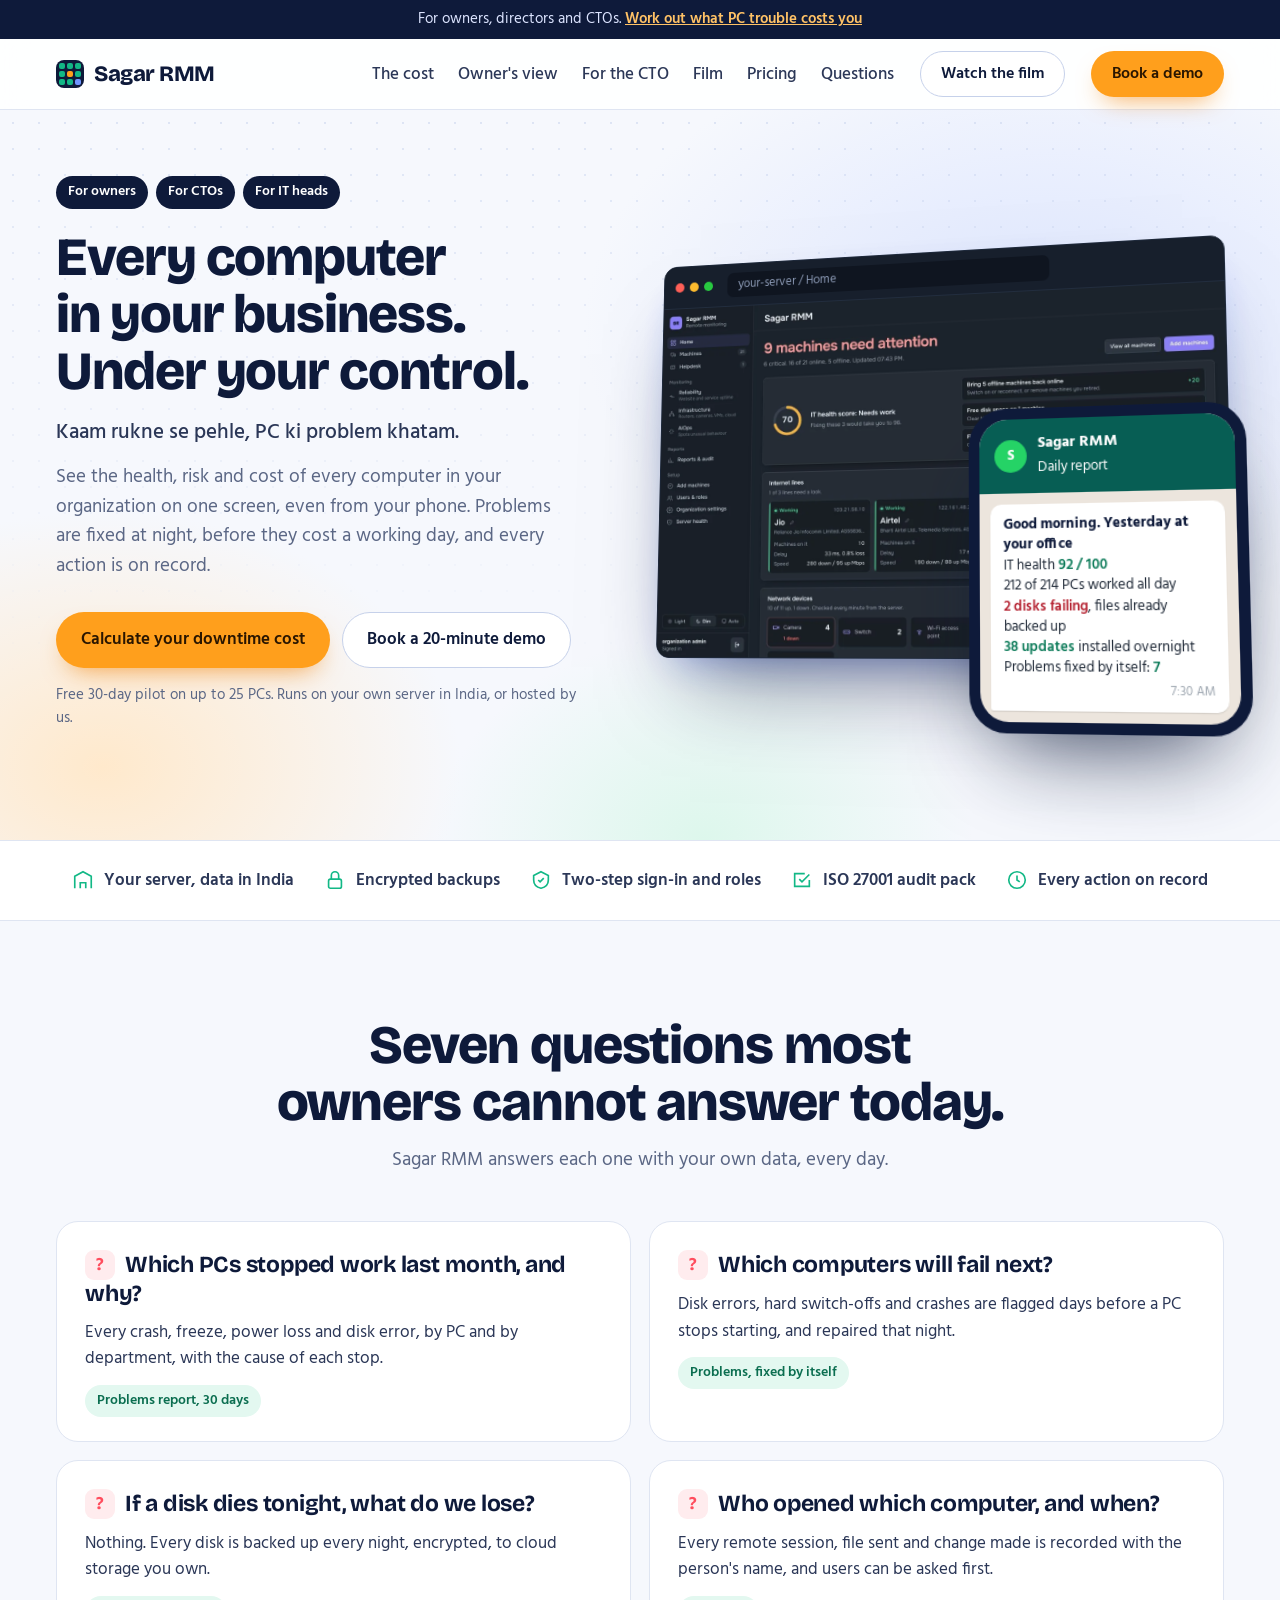
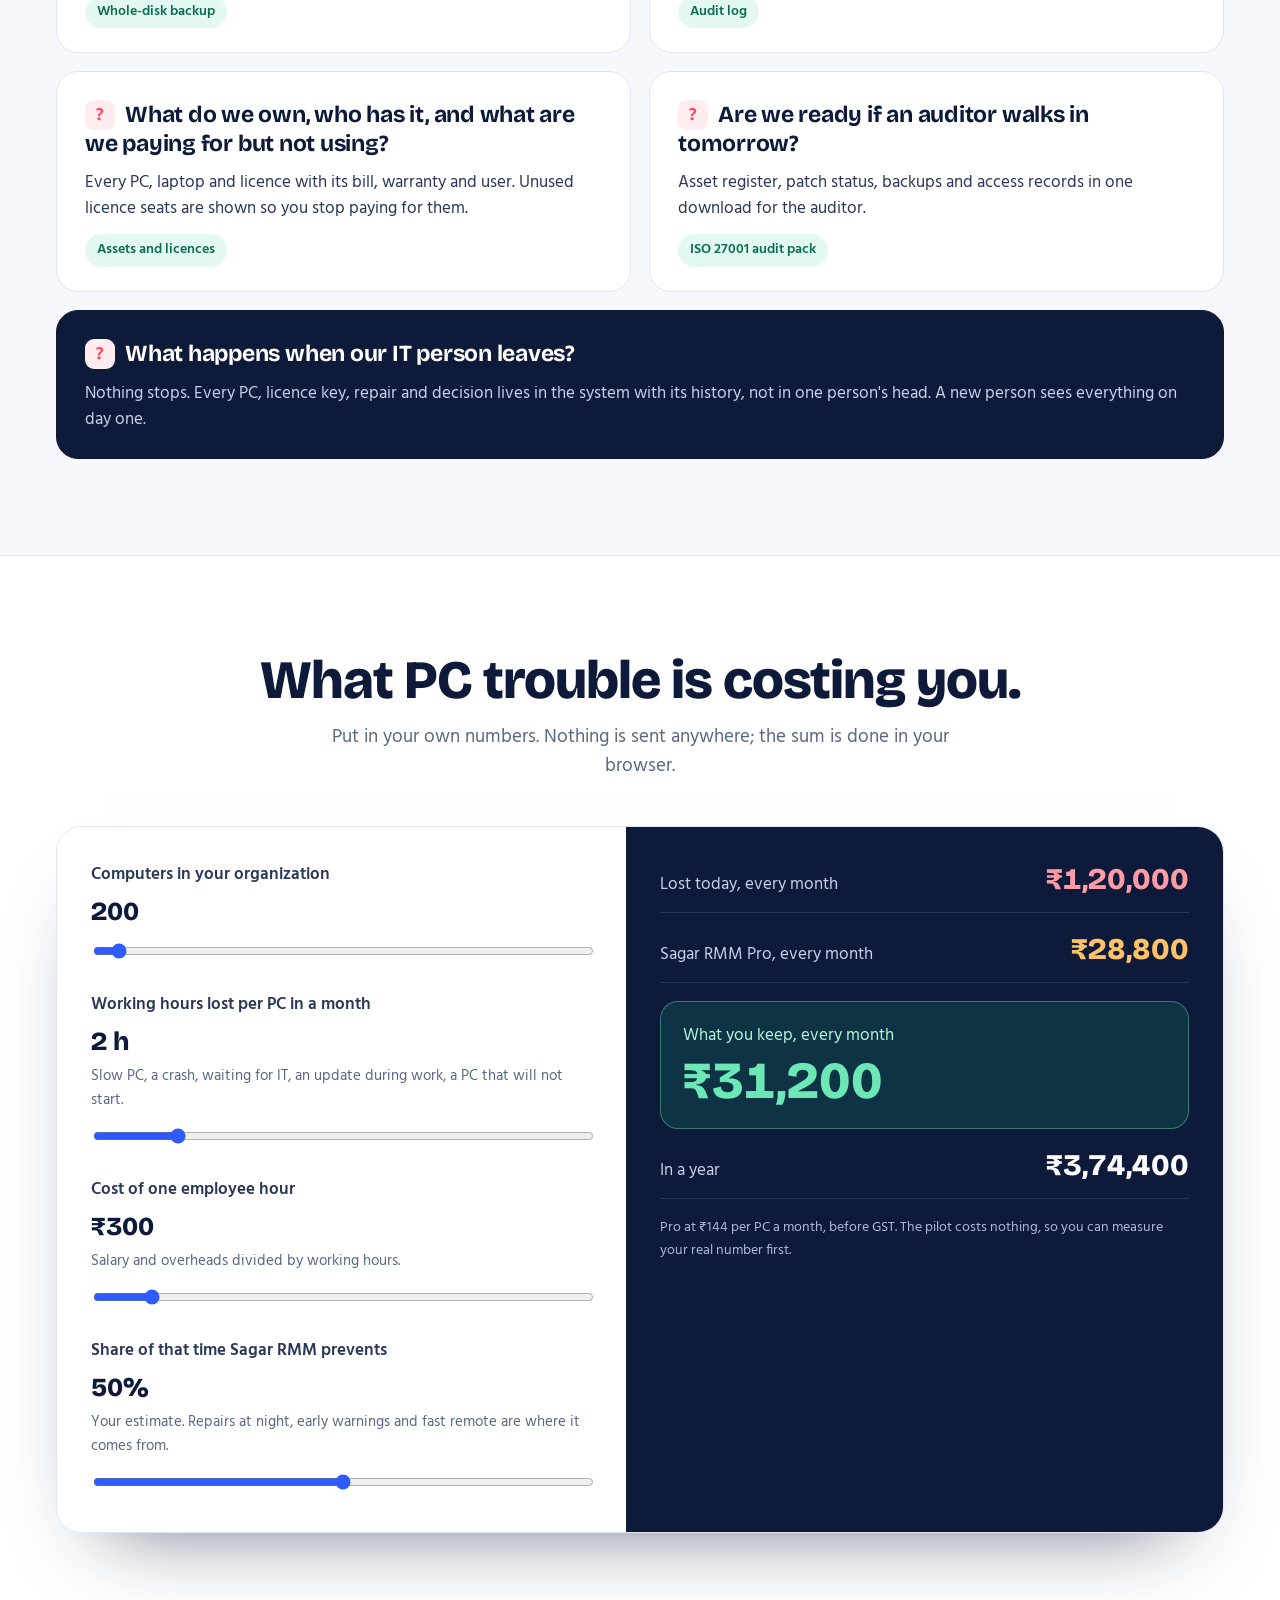
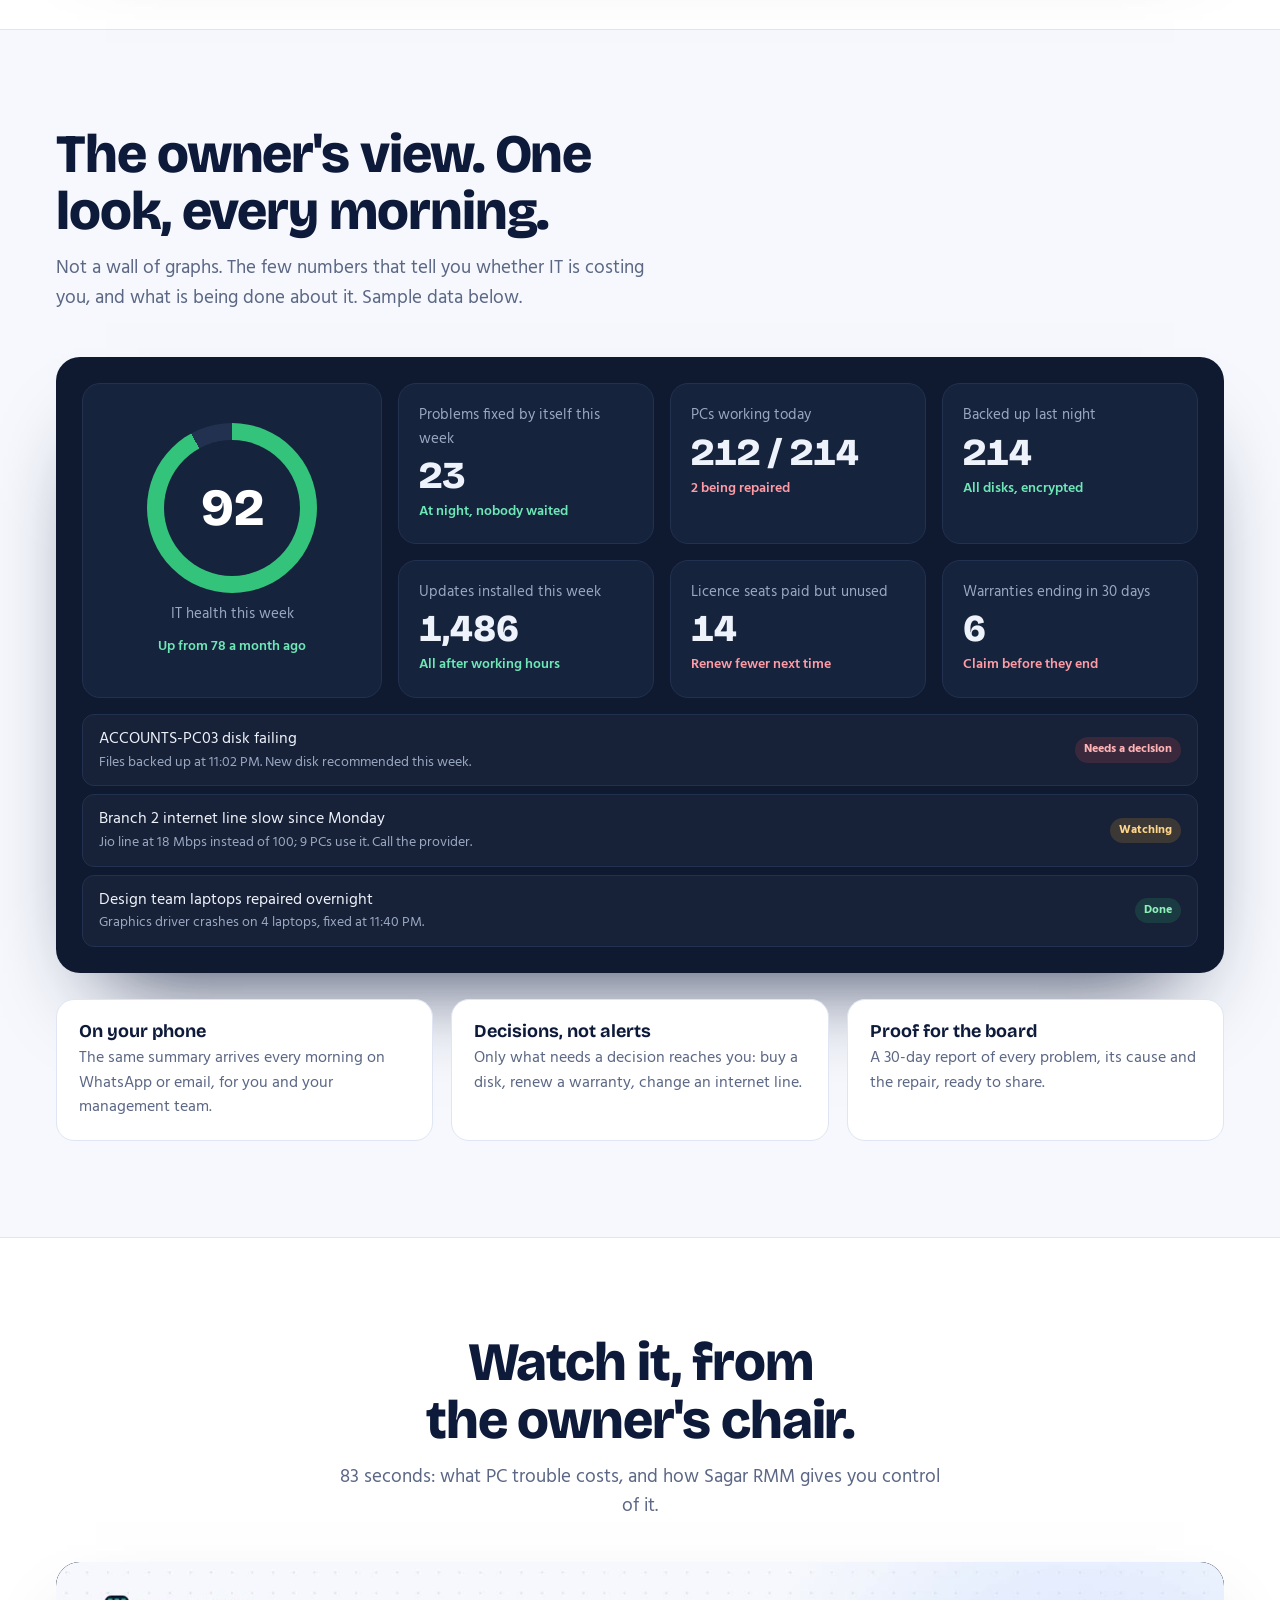
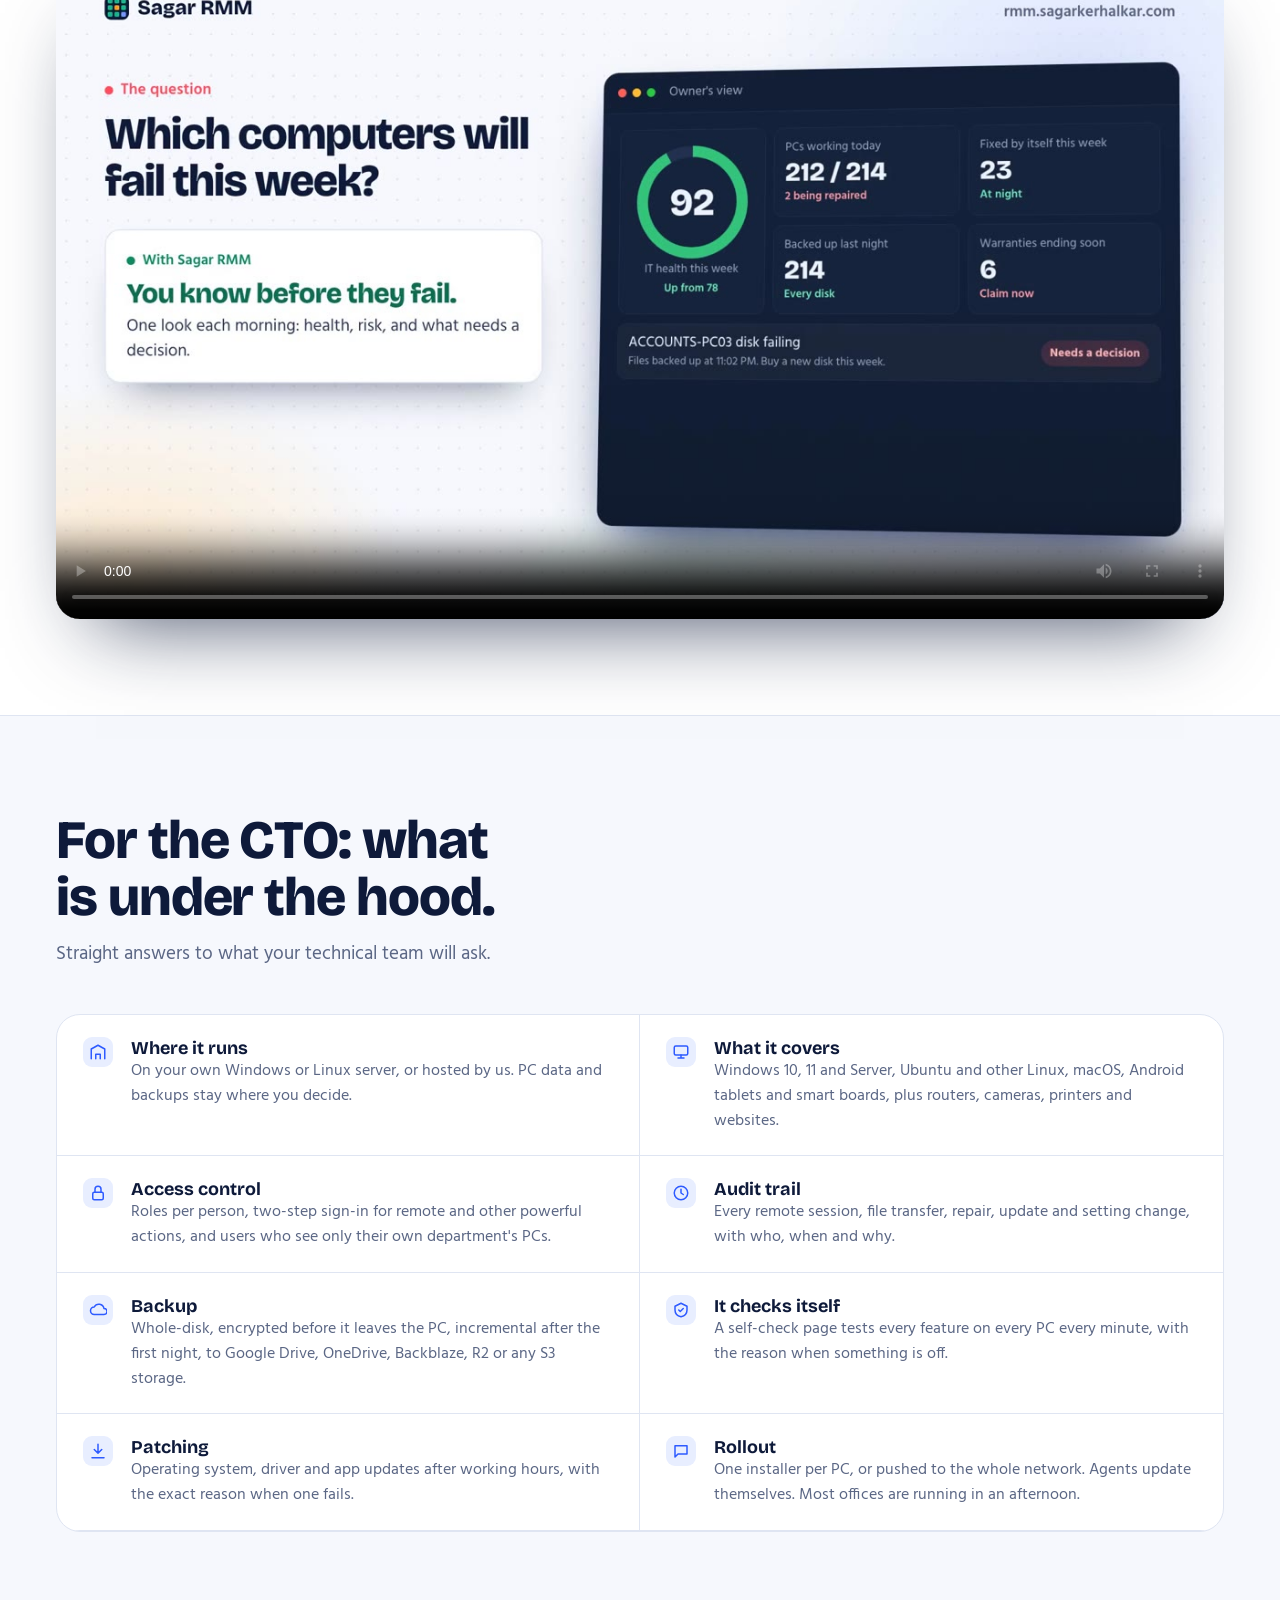
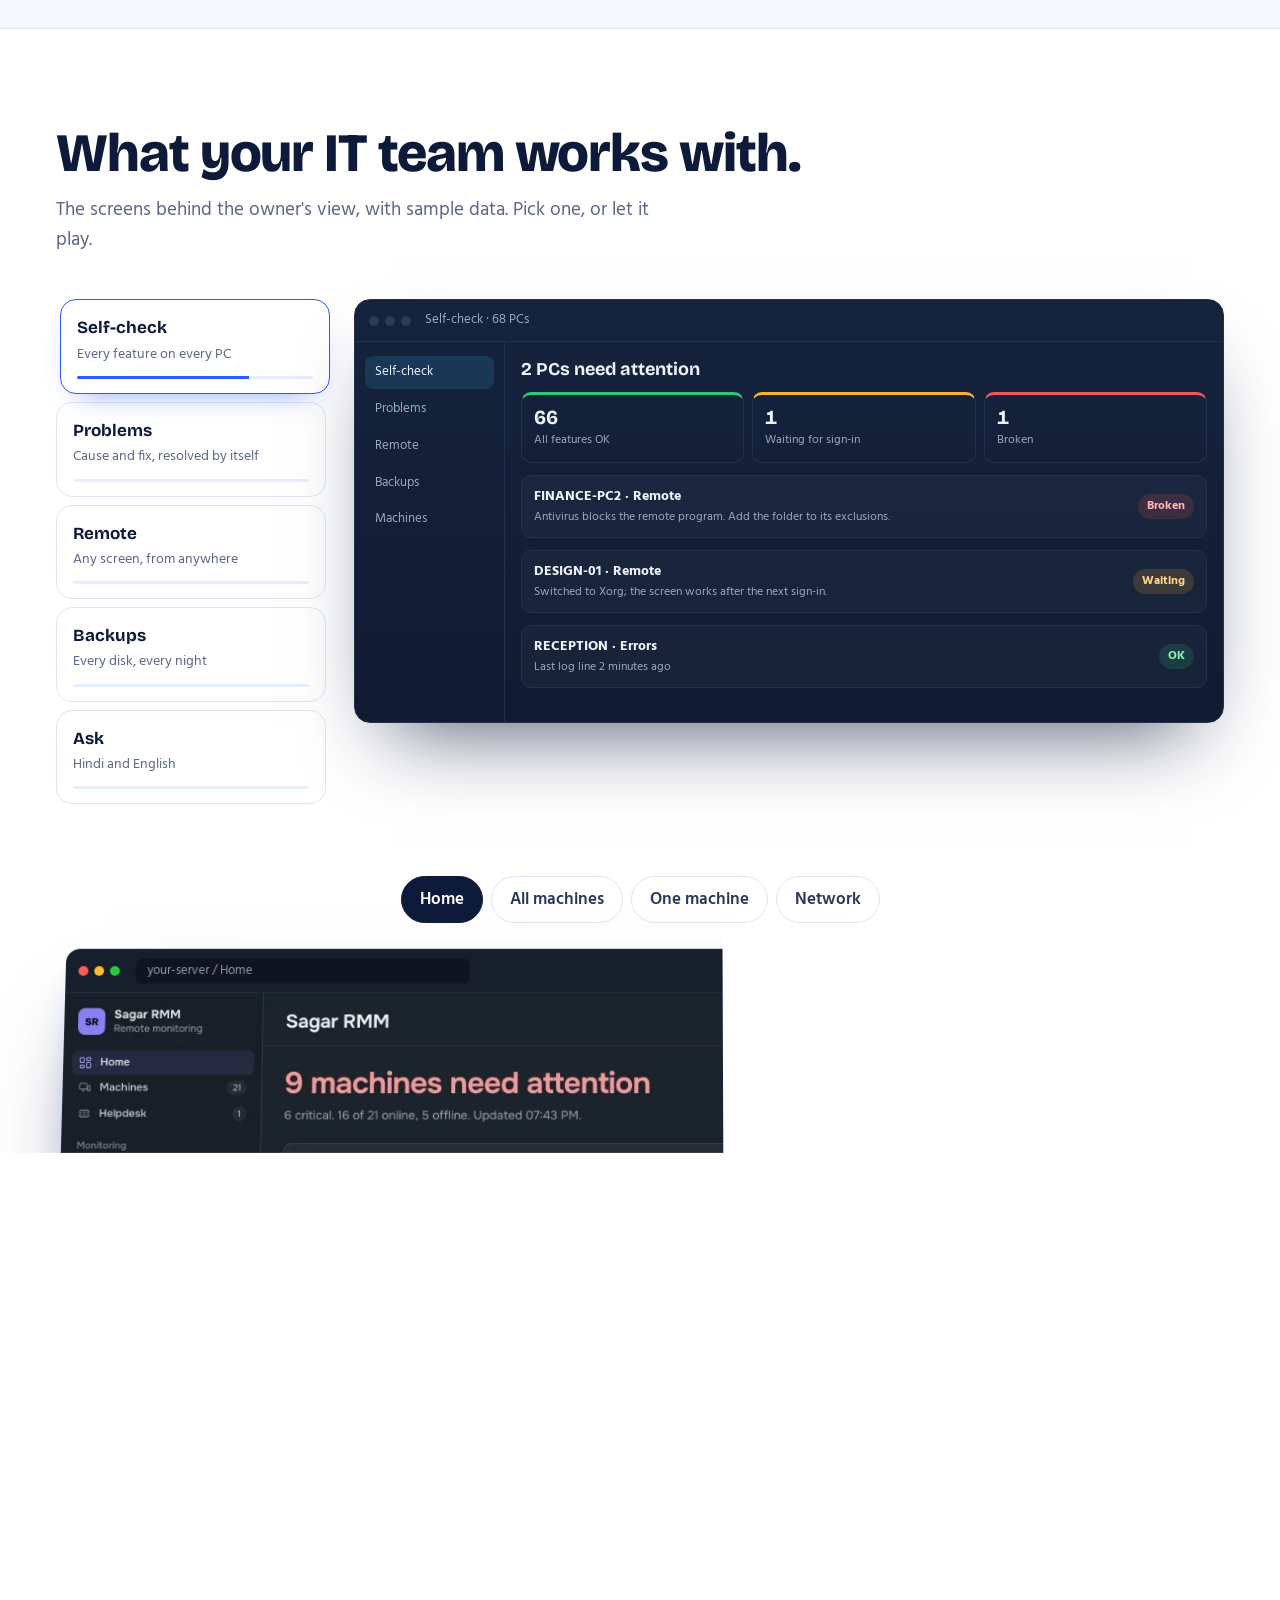
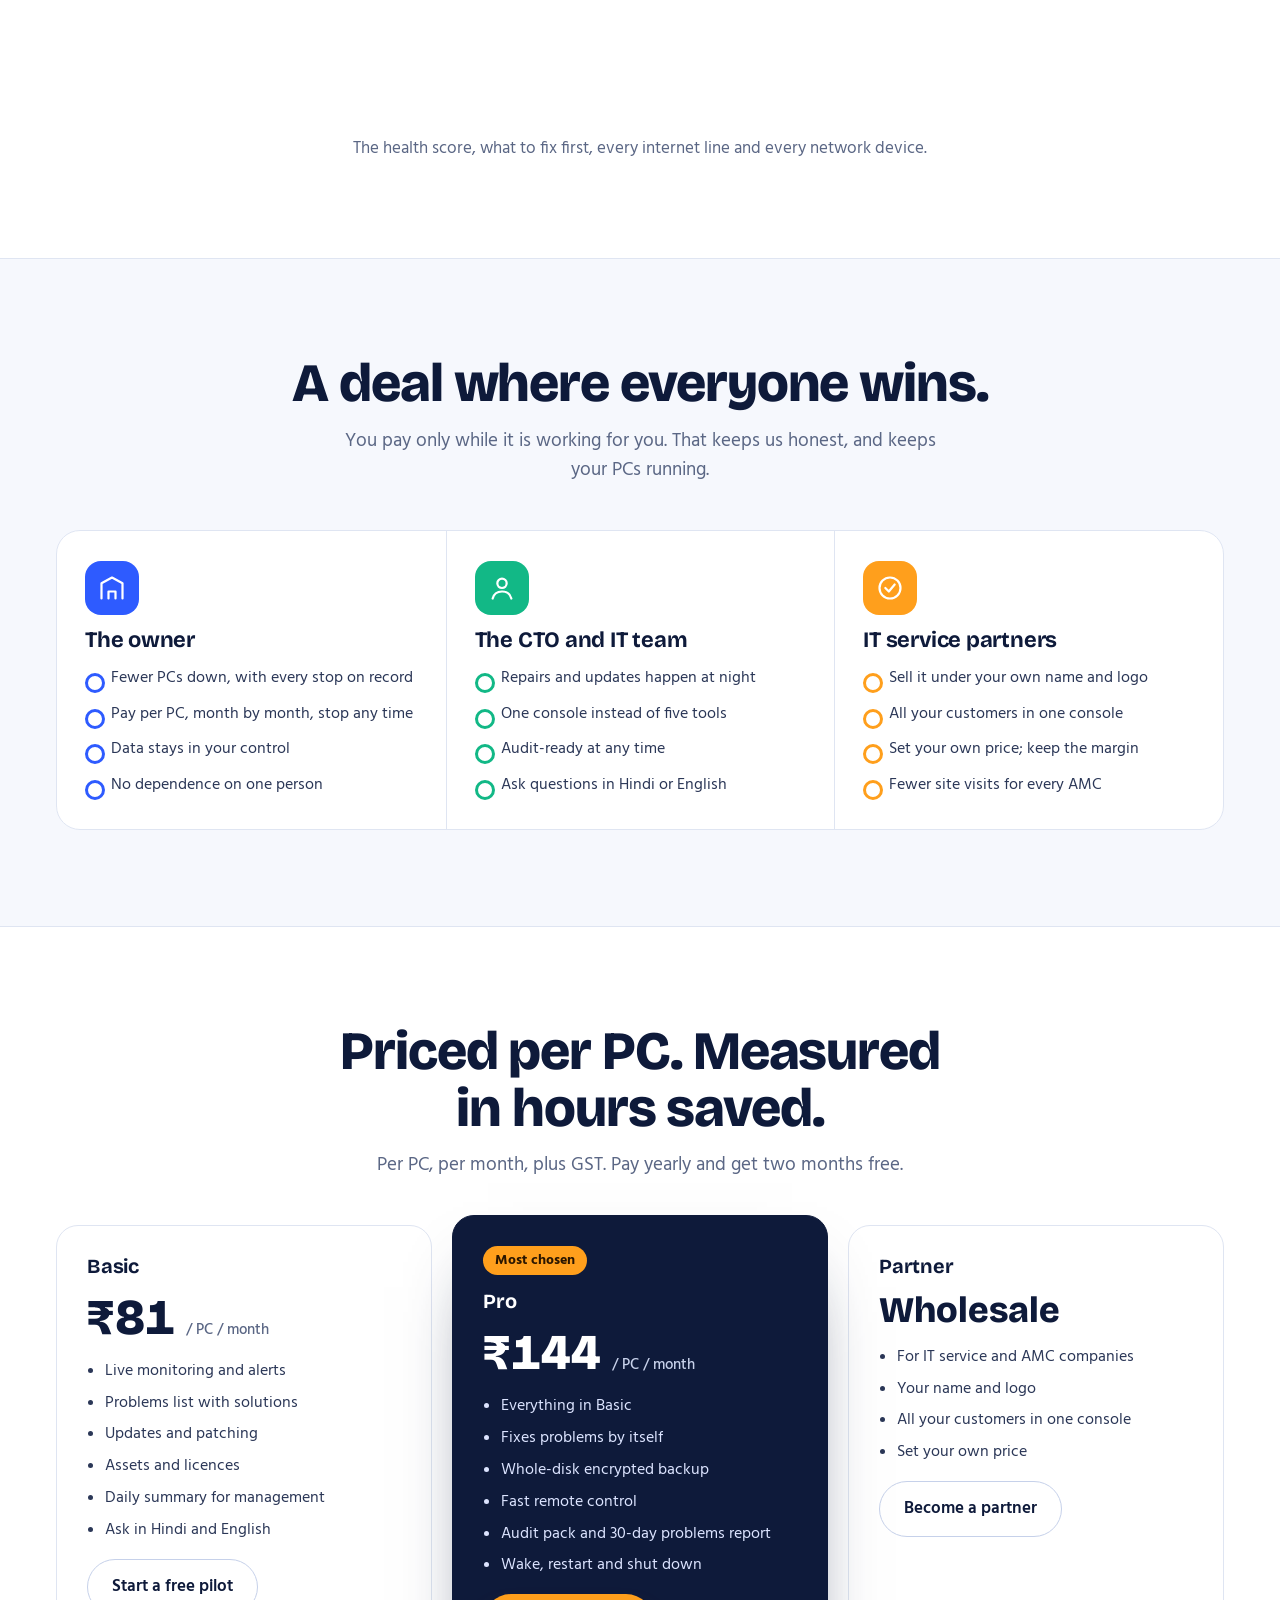
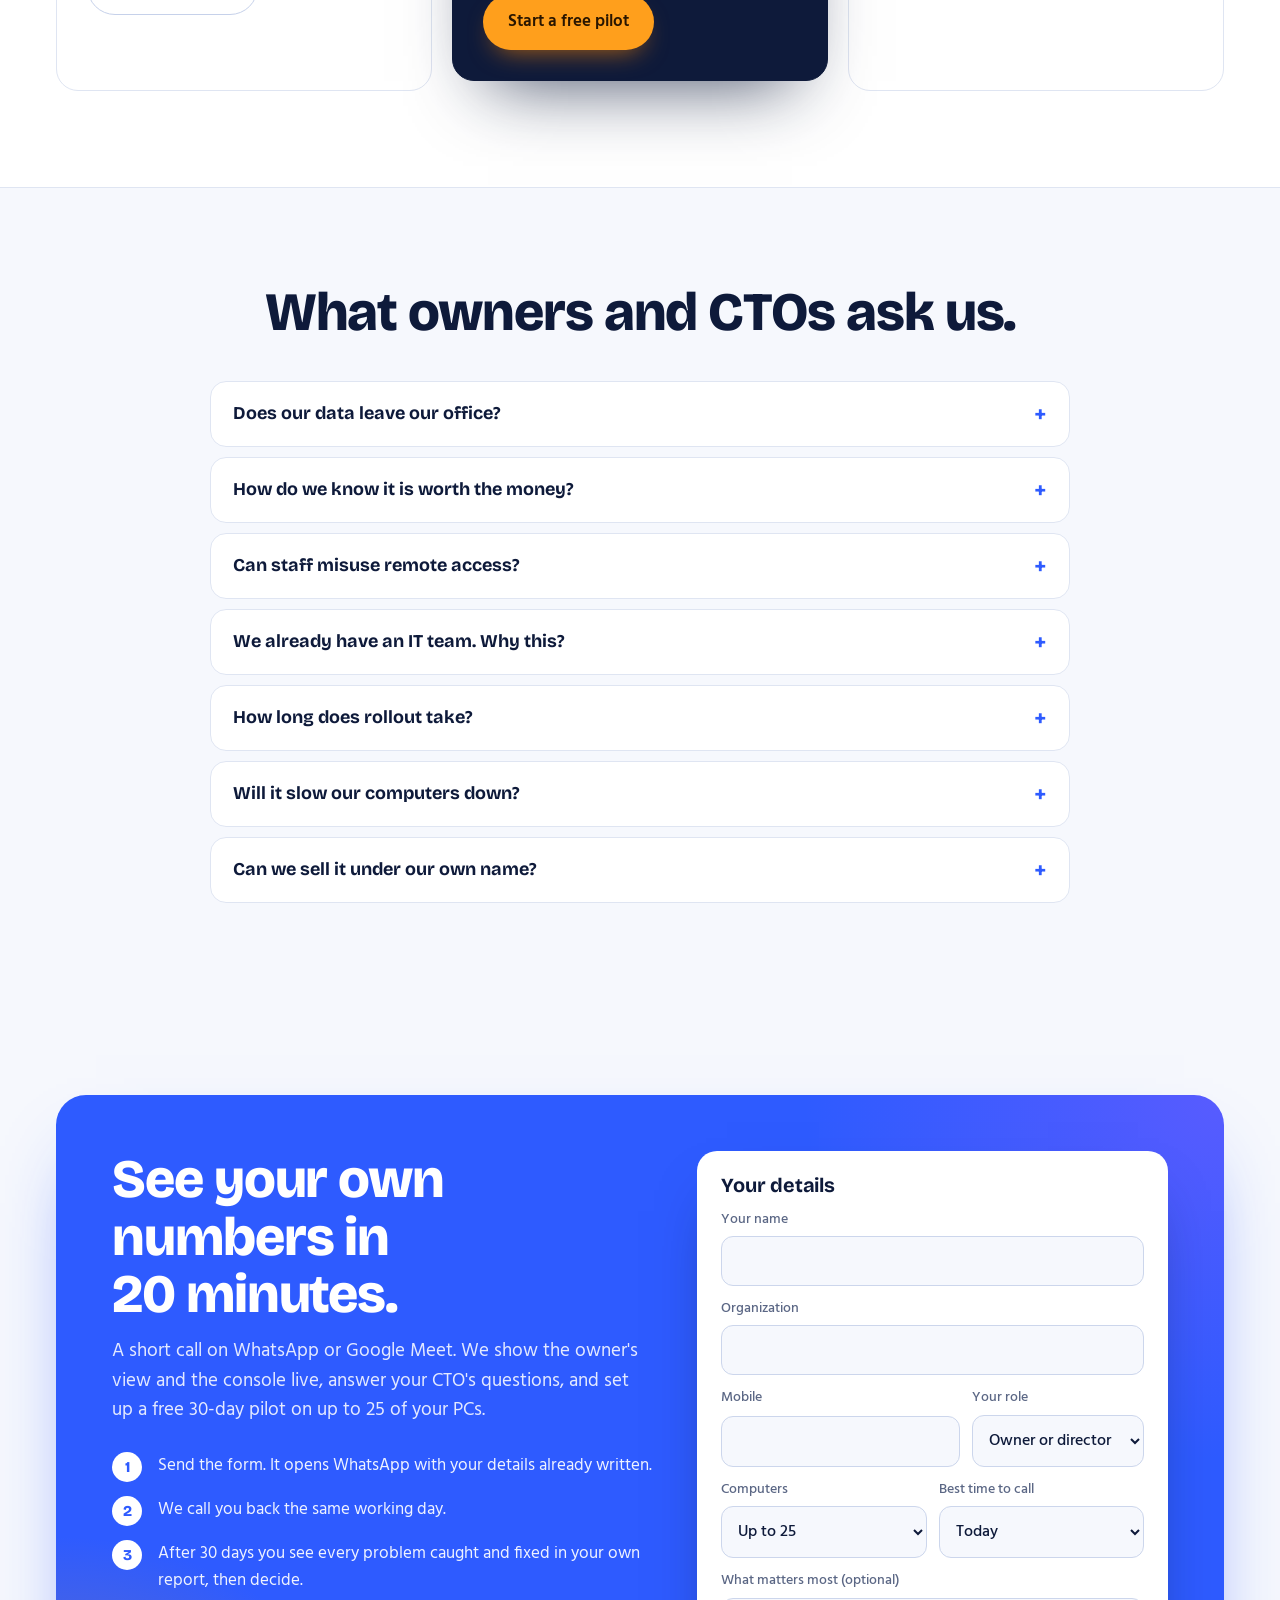
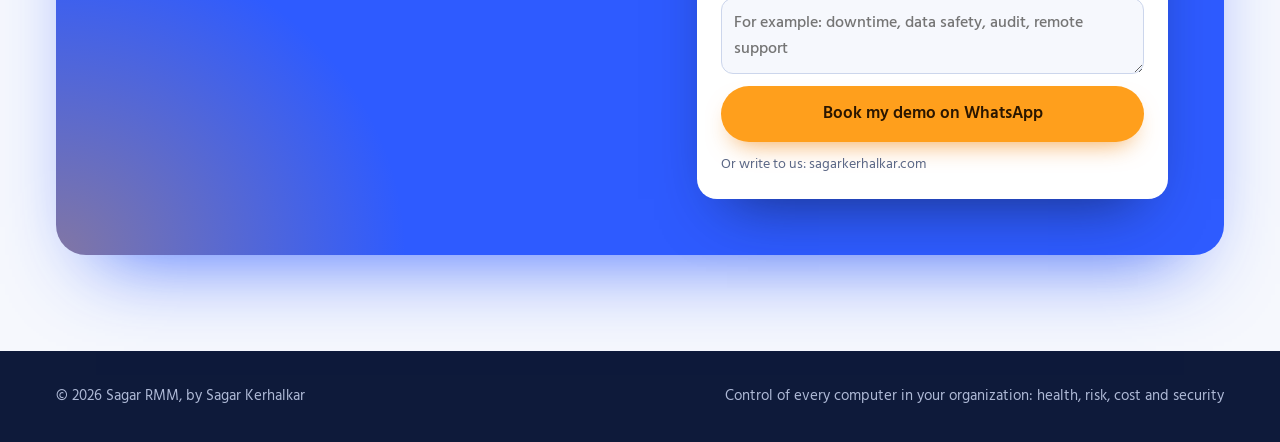
==== commit 81efd9e0: "Owner and CTO edition: business questions, downtime calculator, owner's view, CTO section, owners' f" ====
--- a/index.html
+++ b/index.html
@@ -4,7 +4,7 @@
 <meta charset="utf-8">
 <meta name="viewport" content="width=device-width, initial-scale=1, viewport-fit=cover">
 <title>Sagar RMM</title>
-<meta name="description" content="Sagar RMM watches every PC, laptop, smart board and tablet, tells you why one went down, repairs it, updates it and backs it up. Hindi and English. On your own server.">
+<meta name="description" content="For owners and CTOs: the health, risk and cost of every computer in your organization on one screen. Problems fixed at night, every disk backed up, every action on record. On your own server in India.">
 <meta name="theme-color" content="#2E5BFF">
 <link rel="preconnect" href="https://fonts.googleapis.com">
 <link rel="preconnect" href="https://fonts.gstatic.com" crossorigin>
@@ -350,19 +350,108 @@
 footer { background: var(--ink); color: #AEB9D6; padding-block: 34px; font-size: 14.5px; }
 footer .wrap { display: flex; flex-wrap: wrap; gap: 12px 30px; justify-content: space-between; }
 footer a { color: #fff; }
+
+/* ---- Owner / CTO edition (owner 2026-11-23: "from the point of view of the owner and CTO") ---- */
+.hero h1 { font-size: clamp(38px, 4.2vw, 58px); }
+.hero .for { display: inline-flex; gap: 8px; flex-wrap: wrap; margin-top: 2px; }
+.hero .for span { padding: 5px 12px; border-radius: 999px; background: var(--ink); color: #fff; font-size: 14px; font-weight: 600; }
+
+/* Owner's morning report on a phone, beside the laptop screen */
+.duo { position: relative; }
+.phone { position: absolute; right: -18px; bottom: -64px; width: 250px; border-radius: 34px; padding: 10px; background: #0E1A3A;
+  box-shadow: 0 40px 80px -30px rgba(14,26,58,.75); transform: translateZ(110px); }
+.phone .scr { border-radius: 26px; overflow: hidden; background: #ECE5DD; }
+.phone .wa-top { background: #075E54; color: #fff; padding: 12px 14px; font-size: 13px; display: flex; gap: 10px; align-items: center; }
+.phone .wa-top b { display: block; font-size: 14px; }
+.phone .wa-top i { width: 30px; height: 30px; border-radius: 50%; background: #25D366; flex: none; display: grid; place-items: center; font-style: normal; font-weight: 800; }
+.phone .bubble { margin: 10px; padding: 10px 12px; border-radius: 10px 10px 10px 2px; background: #fff; font-size: 12.5px; line-height: 1.45; color: #1f2937;
+  box-shadow: 0 1px 1px rgba(0,0,0,.1); }
+.phone .bubble b { display: block; font-size: 13px; color: #0E1A3A; }
+.phone .bubble .r { color: #B4202F; font-weight: 600; } .phone .bubble .g { color: #0B7A58; font-weight: 600; }
+.phone .bubble small { display: block; text-align: right; color: #9aa3ad; font-size: 10.5px; margin-top: 4px; }
+@media (max-width: 1000px) { .phone { right: 8px; } }
+@media (max-width: 600px) { .phone { position: relative; right: auto; bottom: auto; margin: 22px auto 0; transform: none; } }
+
+/* Trust strip */
+.trust .wrap { gap: 12px 30px; }
+.trust svg { stroke: var(--green); }
+
+/* Questions an owner cannot answer today */
+.qa { display: grid; grid-template-columns: repeat(2, 1fr); gap: 18px; margin-top: 46px; }
+.q { padding: 28px 28px 24px; border-radius: 22px; background: var(--white); border: 1px solid var(--line); display: grid; gap: 12px; align-content: start; }
+.q .ask { font: 700 23px/1.2 var(--display); color: var(--ink); letter-spacing: -0.01em; }
+.q .ask::before { content: "?"; display: inline-grid; place-items: center; width: 30px; height: 30px; margin-right: 10px; border-radius: 9px;
+  background: var(--coral-soft); color: var(--coral); font-size: 18px; vertical-align: 2px; }
+.q p { color: var(--ink2); font-size: 16.5px; }
+.q .proof { justify-self: start; padding: 5px 12px; border-radius: 999px; background: var(--green-soft); color: #0B6E50; font-size: 14px; font-weight: 600; }
+.q.wide { grid-column: 1 / -1; background: var(--ink); border-color: var(--ink); }
+.q.wide .ask { color: #fff; } .q.wide p { color: #C7D1EA; }
+@media (max-width: 860px) { .qa { grid-template-columns: 1fr; } }
+
+/* Downtime cost calculator */
+.calc { margin-top: 44px; display: grid; grid-template-columns: 1fr 1.05fr; gap: 0; border-radius: 26px; overflow: hidden; border: 1px solid var(--line);
+  box-shadow: 0 40px 80px -50px rgba(14,26,58,.7); }
+.calc .in { background: var(--white); padding: 34px; display: grid; gap: 24px; align-content: start; }
+.calc label { display: grid; gap: 8px; font-weight: 600; color: var(--ink2); }
+.calc label .v { font: 800 26px var(--display); color: var(--ink); font-variant-numeric: tabular-nums; }
+.calc label small { font-weight: 400; color: var(--muted); font-size: 14.5px; }
+.calc input[type=range] { width: 100%; accent-color: var(--blue); height: 28px; }
+.calc .out { background: var(--ink); color: #fff; padding: 34px; display: grid; gap: 18px; align-content: start; }
+.calc .line2 { display: flex; justify-content: space-between; gap: 16px; align-items: baseline; padding-bottom: 14px; border-bottom: 1px solid rgba(255,255,255,.12); }
+.calc .line2 span { color: #C7D1EA; }
+.calc .line2 b { font: 800 30px var(--display); font-variant-numeric: tabular-nums; white-space: nowrap; }
+.calc .loss b { color: #FF9BA5; } .calc .cost b { color: #FFC266; }
+.calc .gain { padding: 20px 22px; border-radius: 18px; background: rgba(18,184,134,.16); border: 1px solid rgba(110,231,183,.4); }
+.calc .gain span { color: #B7F5DC; display: block; }
+.calc .gain b { display: block; font: 800 clamp(36px, 4.4vw, 52px)/1.05 var(--display); color: #6EE7B7; font-variant-numeric: tabular-nums; margin-top: 4px; }
+.calc .note2 { color: #AEB9D6; font-size: 14px; }
+@media (max-width: 900px) { .calc { grid-template-columns: 1fr; } }
+
+/* Owner's view board */
+.board { margin-top: 44px; border-radius: 24px; padding: 26px; background: #0F1A30; color: #EEF3FB; box-shadow: 0 50px 90px -50px rgba(14,26,58,.9);
+  display: grid; grid-template-columns: 300px 1fr 1fr 1fr; gap: 16px; }
+.board .tile { border-radius: 18px; padding: 20px; background: #15233D; border: 1px solid #22314F; display: grid; gap: 6px; align-content: start; }
+.board .tile span { color: #9AA8C2; font-size: 14.5px; }
+.board .tile b { font: 800 38px/1 var(--display); font-variant-numeric: tabular-nums; }
+.board .tile em { font-style: normal; font-size: 14px; font-weight: 600; }
+.board .up { color: #6EE7B7; } .board .down { color: #FF9BA5; }
+.board .score { grid-row: span 2; display: grid; justify-items: center; align-content: center; text-align: center; gap: 10px; }
+.ring { width: 170px; height: 170px; border-radius: 50%; display: grid; place-items: center;
+  background: conic-gradient(#34C37A calc(var(--s) * 1%), #22314F 0); }
+.ring::after { content: attr(data-s); width: 136px; height: 136px; border-radius: 50%; background: #15233D; display: grid; place-items: center;
+  font: 800 52px var(--display); color: #fff; }
+.board .list { grid-column: 1 / -1; display: grid; gap: 8px; }
+.board .item { display: grid; grid-template-columns: 1fr auto; gap: 12px; align-items: center; padding: 12px 16px; border-radius: 12px; background: rgba(255,255,255,.03); border: 1px solid #22314F; font-size: 15.5px; }
+.board .item small { display: block; color: #9AA8C2; font-size: 13.5px; }
+@media (max-width: 1000px) { .board { grid-template-columns: 1fr 1fr; } .board .score { grid-row: auto; grid-column: 1 / -1; } .board .list { grid-column: 1 / -1; } }
+@media (max-width: 560px) { .board { grid-template-columns: 1fr; padding: 16px; } }
+.owner-points { display: grid; grid-template-columns: repeat(3, 1fr); gap: 18px; margin-top: 26px; }
+.owner-points div { padding: 20px 22px; border-radius: 18px; background: var(--white); border: 1px solid var(--line); }
+.owner-points b { display: block; font: 700 18px var(--display); margin-bottom: 4px; }
+.owner-points p { color: var(--muted); font-size: 15.5px; }
+@media (max-width: 860px) { .owner-points { grid-template-columns: 1fr; } }
+
+/* For the CTO: specifics in a two-column sheet */
+.cto { margin-top: 44px; display: grid; grid-template-columns: repeat(2, 1fr); gap: 0; border-radius: 24px; overflow: hidden; border: 1px solid var(--line); background: var(--white); }
+.cto div { padding: 22px 26px; border-bottom: 1px solid var(--line); display: grid; grid-template-columns: 34px 1fr; gap: 14px; align-items: start; }
+.cto div:nth-child(odd) { border-right: 1px solid var(--line); }
+.cto svg { width: 30px; height: 30px; padding: 6px; border-radius: 9px; background: var(--blue-soft); stroke: var(--blue); fill: none; stroke-width: 2; stroke-linecap: round; stroke-linejoin: round; }
+.cto b { display: block; font: 700 18px var(--display); }
+.cto p { color: var(--muted); font-size: 15.5px; }
+@media (max-width: 860px) { .cto { grid-template-columns: 1fr; } .cto div:nth-child(odd) { border-right: 0; } }
 </style>
 </head>
 <body>
 
-<div class="note-bar">New: problems now fix themselves after hours. <a href="#film">Watch the 75-second film</a></div>
+<div class="note-bar">For owners, directors and CTOs. <a href="#cost">Work out what PC trouble costs you</a></div>
 <header>
   <div class="wrap bar">
     <a class="brand" href="#top"><span class="mark" aria-hidden="true"><i></i><i></i><i></i><i></i><i></i><i></i><i></i><i></i><i></i></span>Sagar RMM</a>
     <nav aria-label="Sections">
-      <a href="#problems">Problems we solve</a><a href="#tour">Live tour</a><a href="#screens">Screens</a><a href="#pricing">Pricing</a><a href="#faq">Questions</a>
+      <a href="#cost">The cost</a><a href="#owner">Owner's view</a><a href="#cto">For the CTO</a><a href="#film">Film</a><a href="#pricing">Pricing</a><a href="#faq">Questions</a>
     </nav>
     <a class="btn line" href="#film">Watch the film</a>
-    <a class="btn primary" href="#demo">Book a free demo</a>
+    <a class="btn primary" href="#demo">Book a demo</a>
   </div>
 </header>
 
@@ -370,110 +459,131 @@
   <section class="hero">
     <div class="wrap hero-grid">
       <div>
-        <span class="pill"><b></b>Watching every PC, every minute</span>
-        <h1>Stop PCs failing before your work stops.</h1>
-        <p class="hinglish">PC band hone se pehle pata chale, aur khud theek ho jaye.</p>
-        <p class="lede">One console for every computer, laptop, smart board and tablet. It tells you why a PC went down,
-          repairs it, keeps it updated, backs it up every night, and lets you take over the screen from anywhere.</p>
+        <div class="for"><span>For owners</span><span>For CTOs</span><span>For IT heads</span></div>
+        <h1>Every computer in your business. Under your control.</h1>
+        <p class="hinglish">Kaam rukne se pehle, PC ki problem khatam.</p>
+        <p class="lede">See the health, risk and cost of every computer in your organization on one screen, even from your phone.
+          Problems are fixed at night, before they cost a working day, and every action is on record.</p>
         <div class="cta">
-          <a class="btn primary" href="#demo">Book a free demo</a>
-          <a class="btn line" href="#film"><svg viewBox="0 0 24 24" fill="currentColor" aria-hidden="true"><path d="M8 5v14l11-7z"/></svg>Watch the film</a>
-        </div>
-        <p class="small">Free 30-day pilot on up to 25 PCs. Windows, Linux, macOS and Android. Hindi and English.</p>
-      </div>
-
-      <div class="stage" id="hero-stage">
-        <div class="devs" aria-hidden="true">
-          <span class="dev" style="left:6%; bottom:-15%"><b></b><svg viewBox="0 0 24 24"><rect x="3" y="4" width="18" height="12" rx="2"/><path d="M8 20h8M12 16v4"/></svg>Windows</span>
-          <span class="dev" style="right:4%; top:-9%"><b></b><svg viewBox="0 0 24 24"><rect x="4" y="3" width="16" height="12" rx="2"/><path d="M2 19h20"/></svg>Laptop</span>
-          <span class="dev" style="left:34%; bottom:-17%"><b></b><svg viewBox="0 0 24 24"><rect x="2" y="4" width="20" height="13" rx="1"/><path d="M12 17v3M7 21h10"/></svg>Smart board</span>
-          <span class="dev" style="right:-7%; top:42%"><b></b><svg viewBox="0 0 24 24"><rect x="7" y="2" width="10" height="20" rx="2"/><path d="M11 18h2"/></svg>Tablet</span>
-        </div>
+          <a class="btn primary" href="#cost">Calculate your downtime cost</a>
+          <a class="btn line" href="#demo">Book a 20-minute demo</a>
+        </div>
+        <p class="small">Free 30-day pilot on up to 25 PCs. Runs on your own server in India, or hosted by us.</p>
+      </div>
+
+      <div class="stage duo" id="hero-stage">
         <div class="tilt" id="hero-tilt">
           <figure class="frame" style="margin:0">
             <div class="top"><i></i><i></i><i></i><span>your-server / Home</span></div>
-            <img src="img/home.webp" width="1440" height="900" alt="Sagar RMM home screen: IT health score, internet lines and network devices">
+            <img src="img/home.webp" width="1440" height="900" alt="Sagar RMM home screen: IT health score, what to fix first, internet lines and network devices">
           </figure>
-          <div class="float fix-pos bob" style="right:-28px; bottom:-44px">
-            <div class="fixcard" id="fixcard" role="status" aria-live="polite">
-              <span class="state"><i></i><span id="fix-state">Problem found</span></span>
-              <b id="fix-title">LAB1-PC04 may not start tomorrow</b>
-              <span class="was" id="fix-was">Disk errors 3 times this week, switched off at the wall twice.</span>
-              <span class="now" id="fix-now">Disk repaired at 11:20 PM. Files backed up.</span>
+          <div class="phone" aria-label="Example of the morning report on WhatsApp">
+            <div class="scr">
+              <div class="wa-top"><i>S</i><div><b>Sagar RMM</b>Daily report</div></div>
+              <div class="bubble"><b>Good morning. Yesterday at your office</b>
+                IT health <span class="g">92 / 100</span><br>
+                212 of 214 PCs worked all day<br>
+                <span class="r">2 disks failing</span>, files already backed up<br>
+                <span class="g">38 updates</span> installed overnight<br>
+                Problems fixed by itself: <span class="g">7</span>
+                <small>7:30 AM</small></div>
             </div>
           </div>
-          <div class="float bob slow" style="left:-54px; top:-92px">
-            <div class="chat" aria-label="Example of Ask">
-              <div class="msg me">reception wala PC kyun band hua?</div>
-              <div class="msg bot typing" id="typed">Lost power at 11:42 while in use.</div>
-            </div>
-          </div>
-        </div>
-      </div>
-    </div>
-  </section>
-
-  <div class="strip" aria-label="Works with">
-    <div class="wrap">
-      <span><svg viewBox="0 0 24 24"><rect x="3" y="4" width="18" height="12" rx="2"/><path d="M8 20h8M12 16v4"/></svg>Windows 10, 11 and Server</span>
-      <span><svg viewBox="0 0 24 24"><circle cx="12" cy="12" r="8"/><circle cx="12" cy="12" r="3"/></svg>Ubuntu and Linux</span>
-      <span><svg viewBox="0 0 24 24"><rect x="4" y="3" width="16" height="12" rx="2"/><path d="M2 19h20"/></svg>macOS</span>
-      <span><svg viewBox="0 0 24 24"><rect x="7" y="2" width="10" height="20" rx="2"/><path d="M11 18h2"/></svg>Android tablets</span>
-      <span><svg viewBox="0 0 24 24"><rect x="2" y="4" width="20" height="13" rx="1"/><path d="M12 17v3M7 21h10"/></svg>Smart boards</span>
+        </div>
+      </div>
+    </div>
+  </section>
+
+  <div class="strip trust" aria-label="Security and deployment">
+    <div class="wrap">
+      <span><svg viewBox="0 0 24 24"><path d="M3 21V8l9-5 9 5v13M9 21v-6h6v6"/></svg>Your server, data in India</span>
+      <span><svg viewBox="0 0 24 24"><rect x="5" y="11" width="14" height="10" rx="2"/><path d="M8 11V7a4 4 0 0 1 8 0v4"/></svg>Encrypted backups</span>
+      <span><svg viewBox="0 0 24 24"><path d="M12 3l8 4v5c0 5-3.5 8-8 9-4.5-1-8-4-8-9V7z"/><path d="M9 12l2 2 4-4"/></svg>Two-step sign-in and roles</span>
+      <span><svg viewBox="0 0 24 24"><path d="M9 11l3 3 8-8M20 12v7H4V5h11"/></svg>ISO 27001 audit pack</span>
+      <span><svg viewBox="0 0 24 24"><circle cx="12" cy="12" r="9"/><path d="M12 7v5l3 2"/></svg>Every action on record</span>
     </div>
   </div>
 
-  <section style="padding-block:64px 24px">
-    <div class="wrap numbers">
-      <div class="num"><strong data-count="60">60</strong><span>seconds between checks on every PC</span></div>
-      <div class="num"><strong data-count="4">4</strong><span>systems in one console: Windows, Linux, macOS, Android</span></div>
-      <div class="num"><strong data-count="11" data-suffix=" PM">11 PM</strong><span>repairs and updates run after working hours</span></div>
-      <div class="num"><strong data-count="0" data-prefix="₹">₹0</strong><span>for a 30-day pilot on 25 PCs</span></div>
-    </div>
-  </section>
-
-  <section id="problems">
+  <section id="questions">
     <div class="wrap">
       <div class="head center">
-        <h2>The problems every office has. Solved.</h2>
-        <p class="lede">Each everyday IT problem, and what Sagar RMM does about it, by itself.</p>
-      </div>
-      <div class="pairs">
-        <div class="pair">
-          <div class="pain"><h3>A PC will not start in the morning.</h3><p>Work stops, and nobody saw it coming.</p></div>
-          <div class="arrow" aria-hidden="true"><svg viewBox="0 0 24 24"><path d="M5 12h14M13 6l6 6-6 6"/></svg></div>
-          <div class="cure"><h3>Warned days before.</h3><p>Disk errors and hard switch-offs are flagged, the files are backed up and the disk is repaired that night.</p><small>In Sagar RMM: Problems</small></div>
-        </div>
-        <div class="pair">
-          <div class="pain"><h3>Nobody knows why it went down.</h3><p>Power cut? Crash? The user? Everyone guesses.</p></div>
-          <div class="arrow" aria-hidden="true"><svg viewBox="0 0 24 24"><path d="M5 12h14M13 6l6 6-6 6"/></svg></div>
-          <div class="cure"><h3>The real cause, in plain words.</h3><p>Read from the PC&#x27;s own logs: lost power, blue screen, driver crash or disk, with what to do.</p><small>In Sagar RMM: Machine history</small></div>
-        </div>
-        <div class="pair">
-          <div class="pain"><h3>Updates fail, or never happen.</h3><p>PCs stay months behind and open to attack.</p></div>
-          <div class="arrow" aria-hidden="true"><svg viewBox="0 0 24 24"><path d="M5 12h14M13 6l6 6-6 6"/></svg></div>
-          <div class="cure"><h3>Installed after 11 PM, by itself.</h3><p>Windows, Linux, Mac and app updates on every PC, with the exact reason when one fails.</p><small>In Sagar RMM: Updates</small></div>
-        </div>
-        <div class="pair">
-          <div class="pain"><h3>Someone at another branch needs help now.</h3><p>A one-hour trip for a two-minute fix.</p></div>
-          <div class="arrow" aria-hidden="true"><svg viewBox="0 0 24 24"><path d="M5 12h14M13 6l6 6-6 6"/></svg></div>
-          <div class="cure"><h3>Their screen, on yours, in seconds.</h3><p>Fast remote control from anywhere, with their permission. Chat and send files too.</p><small>In Sagar RMM: Remote</small></div>
-        </div>
-        <div class="pair">
-          <div class="pain"><h3>A disk dies, and the files go with it.</h3><p>Months of work, gone.</p></div>
-          <div class="arrow" aria-hidden="true"><svg viewBox="0 0 24 24"><path d="M5 12h14M13 6l6 6-6 6"/></svg></div>
-          <div class="cure"><h3>Every disk, backed up every night.</h3><p>Encrypted, to your own cloud. Bring back one file or the whole PC.</p><small>In Sagar RMM: Backups</small></div>
-        </div>
-        <div class="pair">
-          <div class="pain"><h3>Slow internet, and everyone blames IT.</h3><p>Which line? Which PC is eating the bandwidth?</p></div>
-          <div class="arrow" aria-hidden="true"><svg viewBox="0 0 24 24"><path d="M5 12h14M13 6l6 6-6 6"/></svg></div>
-          <div class="cure"><h3>Every line and every PC, measured.</h3><p>Speed of each internet line, and which PCs downloaded and uploaded the most.</p><small>In Sagar RMM: Home, internet lines</small></div>
-        </div>
-        <div class="pair">
-          <div class="pain"><h3>Nobody knows who has which laptop.</h3><p>Warranties lapse, bills get lost, assets go missing.</p></div>
-          <div class="arrow" aria-hidden="true"><svg viewBox="0 0 24 24"><path d="M5 12h14M13 6l6 6-6 6"/></svg></div>
-          <div class="cure"><h3>An asset register that stays true.</h3><p>Linked to the live PCs: who has it, its bill, warranty and serial number.</p><small>In Sagar RMM: Assets</small></div>
-        </div>
+        <h2>Seven questions most owners cannot answer today.</h2>
+        <p class="lede">Sagar RMM answers each one with your own data, every day.</p>
+      </div>
+      <div class="qa">
+        <div class="q"><span class="ask">Which PCs stopped work last month, and why?</span>
+          <p>Every crash, freeze, power loss and disk error, by PC and by department, with the cause of each stop.</p><span class="proof">Problems report, 30 days</span></div>
+        <div class="q"><span class="ask">Which computers will fail next?</span>
+          <p>Disk errors, hard switch-offs and crashes are flagged days before a PC stops starting, and repaired that night.</p><span class="proof">Problems, fixed by itself</span></div>
+        <div class="q"><span class="ask">If a disk dies tonight, what do we lose?</span>
+          <p>Nothing. Every disk is backed up every night, encrypted, to cloud storage you own.</p><span class="proof">Whole-disk backup</span></div>
+        <div class="q"><span class="ask">Who opened which computer, and when?</span>
+          <p>Every remote session, file sent and change made is recorded with the person's name, and users can be asked first.</p><span class="proof">Audit log</span></div>
+        <div class="q"><span class="ask">What do we own, who has it, and what are we paying for but not using?</span>
+          <p>Every PC, laptop and licence with its bill, warranty and user. Unused licence seats are shown so you stop paying for them.</p><span class="proof">Assets and licences</span></div>
+        <div class="q"><span class="ask">Are we ready if an auditor walks in tomorrow?</span>
+          <p>Asset register, patch status, backups and access records in one download for the auditor.</p><span class="proof">ISO 27001 audit pack</span></div>
+        <div class="q wide"><span class="ask">What happens when our IT person leaves?</span>
+          <p>Nothing stops. Every PC, licence key, repair and decision lives in the system with its history, not in one person's head. A new person sees everything on day one.</p></div>
+      </div>
+    </div>
+  </section>
+
+  <section id="cost" class="alt">
+    <div class="wrap">
+      <div class="head center">
+        <h2>What PC trouble is costing you.</h2>
+        <p class="lede">Put in your own numbers. Nothing is sent anywhere; the sum is done in your browser.</p>
+      </div>
+      <div class="calc">
+        <div class="in">
+          <label>Computers in your organization <span class="v" id="c-pcs-v">200</span>
+            <input type="range" id="c-pcs" min="10" max="5000" step="10" value="200"></label>
+          <label>Working hours lost per PC in a month <span class="v" id="c-hrs-v">2 h</span>
+            <small>Slow PC, a crash, waiting for IT, an update during work, a PC that will not start.</small>
+            <input type="range" id="c-hrs" min="0.5" max="10" step="0.5" value="2"></label>
+          <label>Cost of one employee hour <span class="v" id="c-rate-v">₹300</span>
+            <small>Salary and overheads divided by working hours.</small>
+            <input type="range" id="c-rate" min="100" max="2000" step="50" value="300"></label>
+          <label>Share of that time Sagar RMM prevents <span class="v" id="c-share-v">50%</span>
+            <small>Your estimate. Repairs at night, early warnings and fast remote are where it comes from.</small>
+            <input type="range" id="c-share" min="10" max="90" step="5" value="50"></label>
+        </div>
+        <div class="out" aria-live="polite">
+          <div class="line2 loss"><span>Lost today, every month</span><b id="c-loss">₹1,20,000</b></div>
+          <div class="line2 cost"><span>Sagar RMM Pro, every month</span><b id="c-cost">₹28,800</b></div>
+          <div class="gain"><span>What you keep, every month</span><b id="c-gain">₹31,200</b></div>
+          <div class="line2"><span>In a year</span><b id="c-year">₹3,74,400</b></div>
+          <p class="note2" id="c-note">Pro at ₹144 per PC a month, before GST. The pilot costs nothing, so you can measure your real number first.</p>
+        </div>
+      </div>
+    </div>
+  </section>
+
+  <section id="owner">
+    <div class="wrap">
+      <div class="head">
+        <h2>The owner's view. One look, every morning.</h2>
+        <p class="lede">Not a wall of graphs. The few numbers that tell you whether IT is costing you, and what is being done about it. Sample data below.</p>
+      </div>
+      <div class="board" aria-label="Example of the owner's view">
+        <div class="tile score"><div class="ring" id="ring" style="--s:92" data-s="92"></div><span>IT health this week</span><em class="up">Up from 78 a month ago</em></div>
+        <div class="tile"><span>Problems fixed by itself this week</span><b>23</b><em class="up">At night, nobody waited</em></div>
+        <div class="tile"><span>PCs working today</span><b>212 / 214</b><em class="down">2 being repaired</em></div>
+        <div class="tile"><span>Backed up last night</span><b>214</b><em class="up">All disks, encrypted</em></div>
+        <div class="tile"><span>Updates installed this week</span><b>1,486</b><em class="up">All after working hours</em></div>
+        <div class="tile"><span>Licence seats paid but unused</span><b>14</b><em class="down">Renew fewer next time</em></div>
+        <div class="tile"><span>Warranties ending in 30 days</span><b>6</b><em class="down">Claim before they end</em></div>
+        <div class="list">
+          <div class="item"><div>ACCOUNTS-PC03 disk failing<small>Files backed up at 11:02 PM. New disk recommended this week.</small></div><span class="tagx bad">Needs a decision</span></div>
+          <div class="item"><div>Branch 2 internet line slow since Monday<small>Jio line at 18 Mbps instead of 100; 9 PCs use it. Call the provider.</small></div><span class="tagx warn">Watching</span></div>
+          <div class="item"><div>Design team laptops repaired overnight<small>Graphics driver crashes on 4 laptops, fixed at 11:40 PM.</small></div><span class="tagx ok">Done</span></div>
+        </div>
+      </div>
+      <div class="owner-points">
+        <div><b>On your phone</b><p>The same summary arrives every morning on WhatsApp or email, for you and your management team.</p></div>
+        <div><b>Decisions, not alerts</b><p>Only what needs a decision reaches you: buy a disk, renew a warranty, change an internet line.</p></div>
+        <div><b>Proof for the board</b><p>A 30-day report of every problem, its cause and the repair, ready to share.</p></div>
       </div>
     </div>
   </section>
@@ -481,22 +591,41 @@
   <section id="film" class="alt">
     <div class="wrap">
       <div class="head center">
-        <h2>See it fix real problems in 75 seconds.</h2>
-        <p class="lede">Seven everyday IT problems, and the screen in Sagar RMM that solves each one.</p>
+        <h2>Watch it, from the owner's chair.</h2>
+        <p class="lede">83 seconds: what PC trouble costs, and how Sagar RMM gives you control of it.</p>
       </div>
       <div class="film">
-        <video controls playsinline preload="metadata" poster="media/problems-solved-poster.jpg">
-          <source src="media/problems-solved.mp4" type="video/mp4">
+        <video controls playsinline preload="metadata" poster="media/owners-film-poster.jpg">
+          <source src="media/owners-film.mp4" type="video/mp4">
         </video>
       </div>
     </div>
   </section>
 
-  <section id="tour">
+  <section id="cto">
     <div class="wrap">
       <div class="head">
-        <h2>Click through the real console.</h2>
-        <p class="lede">These are the screens your IT team uses every day, with sample data. Pick one, or let it play.</p>
+        <h2>For the CTO: what is under the hood.</h2>
+        <p class="lede">Straight answers to what your technical team will ask.</p>
+      </div>
+      <div class="cto">
+        <div><svg viewBox="0 0 24 24"><path d="M3 21V8l9-5 9 5v13M9 21v-6h6v6"/></svg><span><b>Where it runs</b><p>On your own Windows or Linux server, or hosted by us. PC data and backups stay where you decide.</p></span></div>
+        <div><svg viewBox="0 0 24 24"><rect x="3" y="4" width="18" height="12" rx="2"/><path d="M8 20h8M12 16v4"/></svg><span><b>What it covers</b><p>Windows 10, 11 and Server, Ubuntu and other Linux, macOS, Android tablets and smart boards, plus routers, cameras, printers and websites.</p></span></div>
+        <div><svg viewBox="0 0 24 24"><rect x="5" y="11" width="14" height="10" rx="2"/><path d="M8 11V7a4 4 0 0 1 8 0v4"/></svg><span><b>Access control</b><p>Roles per person, two-step sign-in for remote and other powerful actions, and users who see only their own department's PCs.</p></span></div>
+        <div><svg viewBox="0 0 24 24"><circle cx="12" cy="12" r="9"/><path d="M12 7v5l3 2"/></svg><span><b>Audit trail</b><p>Every remote session, file transfer, repair, update and setting change, with who, when and why.</p></span></div>
+        <div><svg viewBox="0 0 24 24"><path d="M7 18a5 5 0 0 1 0-10 7 7 0 0 1 13 2 4 4 0 0 1 0 8z"/></svg><span><b>Backup</b><p>Whole-disk, encrypted before it leaves the PC, incremental after the first night, to Google Drive, OneDrive, Backblaze, R2 or any S3 storage.</p></span></div>
+        <div><svg viewBox="0 0 24 24"><path d="M12 3l8 4v5c0 5-3.5 8-8 9-4.5-1-8-4-8-9V7z"/><path d="M9 12l2 2 4-4"/></svg><span><b>It checks itself</b><p>A self-check page tests every feature on every PC every minute, with the reason when something is off.</p></span></div>
+        <div><svg viewBox="0 0 24 24"><path d="M12 3v12M7 10l5 5 5-5M4 21h16"/></svg><span><b>Patching</b><p>Operating system, driver and app updates after working hours, with the exact reason when one fails.</p></span></div>
+        <div><svg viewBox="0 0 24 24"><path d="M4 5h16v11H8l-4 4z"/></svg><span><b>Rollout</b><p>One installer per PC, or pushed to the whole network. Agents update themselves. Most offices are running in an afternoon.</p></span></div>
+      </div>
+    </div>
+  </section>
+
+  <section id="tour" class="alt">
+    <div class="wrap">
+      <div class="head">
+        <h2>What your IT team works with.</h2>
+        <p class="lede">The screens behind the owner's view, with sample data. Pick one, or let it play.</p>
       </div>
       <div class="tour">
         <div class="tabs" role="tablist" aria-label="Product screens">
@@ -508,15 +637,7 @@
         </div>
         <div class="viewer"><div class="panel3d screen" id="tour-panel" role="tabpanel" aria-live="polite"></div></div>
       </div>
-    </div>
-  </section>
-
-  <section id="screens" class="alt">
-    <div class="wrap">
-      <div class="head center">
-        <h2>Every PC, every line, every device. On one screen.</h2>
-      </div>
-      <div class="shots">
+      <div class="shots" style="margin-top:72px">
         <div class="shot-tabs" role="tablist" aria-label="Console screens">
           <button role="tab" aria-selected="true" data-shot="0">Home</button>
           <button role="tab" aria-selected="false" data-shot="1">All machines</button>
@@ -534,142 +655,20 @@
     </div>
   </section>
 
-  <section id="how">
-    <div class="wrap">
-      <div class="story">
-        <div>
-          <span class="tag c1">Find the cause</span>
-          <h2>It tells you what really happened.</h2>
-          <p class="lede">Other tools show a red dot. Sagar RMM reads each PC's own logs and says, in plain words, why it went down and what to do.</p>
-          <ul>
-            <li>Lost power while in use, office power cut, or switched off at the wall</li>
-            <li>Froze, blue screen or graphics crash, with the driver or program behind it</li>
-            <li>Disk errors and hard switch-offs that lead to a PC that will not start</li>
-          </ul>
-        </div>
-        <div class="stage"><div class="tilt" data-tilt style="--rx:6deg; --ry:-10deg">
-          <div class="screen"><div class="chrome"><i></i><i></i><i></i><span>RECEPTION, what happened today</span></div>
-            <div class="demo">
-              <div class="tl">
-                <div><time>11:38</time><i class="ok"></i><span>Working normally, 41% memory</span></div>
-                <div><time>11:42</time><i class="bad"></i><span>Lost power while in use (no shutdown)</span></div>
-                <div><time>11:42</time><i></i><span>Other 22 PCs on the same network stayed on</span></div>
-                <div><time>11:51</time><i class="warn"></i><span>Started again; disk checked, no errors</span></div>
-              </div>
-              <div class="verdict"><b>Cause: this PC's power, not an office power cut.</b> Check its cable, extension board and UPS. Back up its files today.</div>
-            </div>
-          </div>
-        </div></div>
-      </div>
-
-      <div class="story flip">
-        <div>
-          <span class="tag c2">Repair and update</span>
-          <h2>Fixes itself. Updates itself. After hours.</h2>
-          <p class="lede">When a PC's system files or disk go wrong, the repair starts on its own. Updates install outside working hours, and you see exactly why one failed.</p>
-          <ul>
-            <li>Windows: system file and disk repair. Linux: broken packages and disk check. Mac: disk check</li>
-            <li>Windows, Linux and macOS updates plus app updates, one PC or all</li>
-            <li>Nothing restarts during working hours</li>
-          </ul>
-        </div>
-        <div class="stage"><div class="tilt" data-tilt style="--rx:6deg; --ry:10deg">
-          <div class="screen run"><div class="chrome"><i></i><i></i><i></i><span>LAB1-PC04, automatic repair</span></div>
-            <div class="demo">
-              <div class="step"><header><span>Repairing system files</span><span>done</span></header><div class="bar2"><i></i></div></div>
-              <div class="step"><header><span>Checking the disk</span><span>done</span></header><div class="bar2"><i></i></div></div>
-              <div class="step"><header><span>Installing 7 updates (after 11 PM)</span><span>done</span></header><div class="bar2"><i></i></div></div>
-              <span class="done-badge">✓ Problem resolved. Leaves the list in 24 hours</span>
-            </div>
-          </div>
-        </div></div>
-      </div>
-
-      <div class="story">
-        <div>
-          <span class="tag c3">Remote</span>
-          <h2>Take over any screen, from anywhere.</h2>
-          <p class="lede">Fast remote control, files and a terminal for every computer, from the office or from home. Wake up a whole office before the working day.</p>
-          <ul>
-            <li>See and control the screen, with the user's permission rules</li>
-            <li>Chat with the person at the PC, or send a message or file to a whole lab</li>
-            <li>Wake up, restart and shut down one PC or all of them</li>
-          </ul>
-        </div>
-        <div class="stage"><div class="tilt" data-tilt style="--rx:5deg; --ry:-9deg">
-          <div class="screen"><div class="chrome"><i></i><i></i><i></i><span>Remote, STU5-PC, control</span></div>
-            <div class="demo">
-              <div class="desk" aria-label="A remote screen with the cursor clicking Install">
-                <div class="win"><u></u><u></u><u></u><em>Install now</em></div>
-                <div class="taskbar"></div>
-                <span class="live-tag">LIVE 34 ms</span>
-                <svg class="cursor" viewBox="0 0 24 24" aria-hidden="true"><path d="M4 2l14 9-6.5 1.5L8 20z" fill="#fff" stroke="#0b1426" stroke-width="1.5"/></svg>
-              </div>
-            </div>
-          </div>
-        </div></div>
-      </div>
-
-      <div class="story flip">
-        <div>
-          <span class="tag c4">Backup and restore</span>
-          <h2>Every disk, backed up every night.</h2>
-          <p class="lede">Each PC backs up its whole disk to your own cloud storage, encrypted. After the first night only changes go up. Bring back one file or everything, onto the same PC or a new one.</p>
-          <ul>
-            <li>Google Drive, OneDrive, Backblaze, Cloudflare R2 or any S3 storage</li>
-            <li>Keeps 7 daily, 4 weekly and 6 monthly copies</li>
-            <li>Restore a folder in two clicks while the user keeps working</li>
-          </ul>
-        </div>
-        <div class="stage"><div class="tilt" data-tilt style="--rx:6deg; --ry:9deg">
-          <div class="screen"><div class="chrome"><i></i><i></i><i></i><span>Backups, tonight</span></div>
-            <div class="demo">
-              <div class="cloud-demo">
-                <div class="node"><svg viewBox="0 0 64 64" fill="none" stroke="#9fc8ff" stroke-width="2.5"><rect x="8" y="12" width="48" height="32" rx="4"/><path d="M24 54h16M32 44v10"/></svg>68 PCs</div>
-                <div class="pipe" aria-hidden="true"><i></i></div>
-                <div class="node"><svg viewBox="0 0 64 64" fill="none" stroke="#ffd58a" stroke-width="2.5"><path d="M20 46h26a10 10 0 0 0 1-20 14 14 0 0 0-27-3 11 11 0 0 0 0 23z"/><path d="M33 30v12M28 35l5-5 5 5"/></svg>Your cloud</div>
-              </div>
-              <div class="snaps" aria-label="Copies kept, last 7 nights"><span class="on">Mon</span><span class="on">Tue</span><span class="on">Wed</span><span class="on">Thu</span><span class="on">Fri</span><span class="on">Sat</span><span class="on">Sun</span></div>
-              <span class="done-badge">✓ 66 PCs backed up. 1.8 GB sent tonight</span>
-            </div>
-          </div>
-        </div></div>
-      </div>
-    </div>
-  </section>
-
-  <section id="features" class="alt">
-    <div class="wrap">
-      <div class="head center"><h2>All the tools an IT person needs.</h2>
-        <p class="lede">One app instead of five, priced per PC.</p></div>
-      <div class="cards">
-        <div class="card"><span class="ico" style="--c:#2E5BFF"><svg viewBox="0 0 24 24"><path d="M3 12h4l3-8 4 16 3-8h4"/></svg></span><h3>Live monitoring</h3><p>CPU, memory, disk, graphics, temperature and network, every minute.</p></div>
-        <div class="card"><span class="ico" style="--c:#12B886"><svg viewBox="0 0 24 24"><path d="M12 3v12M7 10l5 5 5-5M4 21h16"/></svg></span><h3>Updates and patching</h3><p>Windows, Linux, macOS and app updates, after hours, with the reason when one fails.</p></div>
-        <div class="card"><span class="ico" style="--c:#FF4D5E"><svg viewBox="0 0 24 24"><circle cx="12" cy="12" r="9"/><path d="M12 7v5l3 2"/></svg></span><h3>Problems with solutions</h3><p>Each problem shows its cause and the fix; resolved ones go to the monthly report.</p></div>
-        <div class="card"><span class="ico" style="--c:#7A5CFF"><svg viewBox="0 0 24 24"><path d="M4 5h16v11H8l-4 4z"/></svg></span><h3>Local chat</h3><p>Chat with the person at a PC, or send a message or file to a whole lab.</p></div>
-        <div class="card"><span class="ico" style="--c:#FF9F1C"><svg viewBox="0 0 24 24"><path d="M5 12h14M13 6l6 6-6 6"/></svg></span><h3>Fast file transfer</h3><p>PC to PC over the office network, through the server when apart.</p></div>
-        <div class="card"><span class="ico" style="--c:#0EA5E9"><svg viewBox="0 0 24 24"><path d="M4 7l8-4 8 4-8 4zM4 12l8 4 8-4M4 17l8 4 8-4"/></svg></span><h3>Assets and bills</h3><p>Who has which PC, warranty, bill and serial, linked to the live machine.</p></div>
-        <div class="card"><span class="ico" style="--c:#12B886"><svg viewBox="0 0 24 24"><path d="M9 11l3 3 8-8M20 12v7H4V5h11"/></svg></span><h3>Helpdesk and alerts</h3><p>Users raise requests from their PC; you get alerts and a daily summary.</p></div>
-        <div class="card"><span class="ico" style="--c:#2E5BFF"><svg viewBox="0 0 24 24"><circle cx="6" cy="6" r="2"/><circle cx="18" cy="6" r="2"/><circle cx="12" cy="18" r="2"/><path d="M8 6h8M7 8l4 8M17 8l-4 8"/></svg></span><h3>Network and internet</h3><p>Routers, cameras, printers and every internet line, with its speed.</p></div>
-        <div class="card"><span class="ico" style="--c:#7A5CFF"><svg viewBox="0 0 24 24"><path d="M12 3l8 4v5c0 5-3.5 8-8 9-4.5-1-8-4-8-9V7z"/><path d="M9 12l2 2 4-4"/></svg></span><h3>Self-check</h3><p>The app checks itself: every feature on every PC, with the reason when something is off.</p></div>
-      </div>
-    </div>
-  </section>
-
   <section id="win">
     <div class="wrap">
       <div class="head center"><h2>A deal where everyone wins.</h2>
-        <p class="lede">You only pay while it is working for you. That keeps us honest, and keeps your PCs running.</p></div>
+        <p class="lede">You pay only while it is working for you. That keeps us honest, and keeps your PCs running.</p></div>
       <div class="wins">
         <div class="win-col" style="--c:#2E5BFF">
           <span class="who" style="background:#2E5BFF"><svg viewBox="0 0 24 24"><path d="M3 21V8l9-5 9 5v13M9 21v-6h6v6"/></svg></span>
-          <h3>Your organization</h3>
-          <ul><li>Free 30-day pilot on up to 25 PCs</li><li>Pay per PC, month by month, stop any time</li><li>Data stays on your own server in India</li><li>Fewer PCs down during working hours</li></ul>
+          <h3>The owner</h3>
+          <ul><li>Fewer PCs down, with every stop on record</li><li>Pay per PC, month by month, stop any time</li><li>Data stays in your control</li><li>No dependence on one person</li></ul>
         </div>
         <div class="win-col" style="--c:#12B886">
           <span class="who" style="background:#12B886"><svg viewBox="0 0 24 24"><circle cx="12" cy="8" r="4"/><path d="M4 21c1-4 4-6 8-6s7 2 8 6"/></svg></span>
-          <h3>Your IT person</h3>
-          <ul><li>Repairs and updates happen at night, not during work</li><li>One console instead of five tools</li><li>Ask questions in Hindi or English</li><li>A monthly report ready for management</li></ul>
+          <h3>The CTO and IT team</h3>
+          <ul><li>Repairs and updates happen at night</li><li>One console instead of five tools</li><li>Audit-ready at any time</li><li>Ask questions in Hindi or English</li></ul>
         </div>
         <div class="win-col" style="--c:#FF9F1C">
           <span class="who" style="background:#FF9F1C"><svg viewBox="0 0 24 24"><path d="M8 12l3 3 5-6"/><circle cx="12" cy="12" r="9"/></svg></span>
@@ -680,33 +679,22 @@
     </div>
   </section>
 
-  <section class="alt">
-    <div class="wrap">
-      <div class="head center"><h2>Running in one afternoon.</h2></div>
-      <ol class="steps3">
-        <li><h3>Book a demo</h3><p>A 20-minute call on WhatsApp or Google Meet. We show the live console with your questions.</p></li>
-        <li><h3>Install on your PCs</h3><p>One small installer per PC, or push it to all of them. PCs appear within five minutes.</p></li>
-        <li><h3>Let it work</h3><p>Problems, fixes and updates start the same day. Decide after 30 days.</p></li>
-      </ol>
-    </div>
-  </section>
-
-  <section id="pricing">
-    <div class="wrap">
-      <div class="head center"><h2>Simple prices in rupees.</h2>
+  <section id="pricing" class="alt">
+    <div class="wrap">
+      <div class="head center"><h2>Priced per PC. Measured in hours saved.</h2>
         <p class="lede">Per PC, per month, plus GST. Pay yearly and get two months free.</p></div>
       <div class="plans">
         <div class="plan">
           <h3>Basic</h3>
           <div class="price">₹81 <small>/ PC / month</small></div>
-          <ul><li>Live monitoring and alerts</li><li>Problems list with solutions</li><li>Updates and patching</li><li>Local chat and messages</li><li>Assets and hardware</li><li>Ask in Hindi and English</li></ul>
+          <ul><li>Live monitoring and alerts</li><li>Problems list with solutions</li><li>Updates and patching</li><li>Assets and licences</li><li>Daily summary for management</li><li>Ask in Hindi and English</li></ul>
           <a class="btn line" href="#demo">Start a free pilot</a>
         </div>
         <div class="plan main">
           <span class="badge">Most chosen</span>
           <h3>Pro</h3>
           <div class="price">₹144 <small>/ PC / month</small></div>
-          <ul><li>Everything in Basic</li><li>Fast remote control</li><li>Automatic repair</li><li>Whole-disk backup and restore</li><li>Wake up, restart, shut down</li><li>Fast file transfer, helpdesk, monthly report</li></ul>
+          <ul><li>Everything in Basic</li><li>Fixes problems by itself</li><li>Whole-disk encrypted backup</li><li>Fast remote control</li><li>Audit pack and 30-day problems report</li><li>Wake, restart and shut down</li></ul>
           <a class="btn primary" href="#demo">Start a free pilot</a>
         </div>
         <div class="plan">
@@ -719,15 +707,16 @@
     </div>
   </section>
 
-  <section id="faq" class="alt">
-    <div class="wrap">
-      <div class="head center"><h2>Questions people ask.</h2></div>
+  <section id="faq">
+    <div class="wrap">
+      <div class="head center"><h2>What owners and CTOs ask us.</h2></div>
       <div class="faq" style="margin-inline:auto">
-        <details><summary>Does our data leave our office?</summary><p>No, if you choose. Sagar RMM can run on your own server in your office, so PC data and backups stay with you. A hosted option is there for those who prefer it.</p></details>
-        <details><summary>Which computers does it work on?</summary><p>Windows 10 and 11, Windows Server, Ubuntu and other Linux, macOS, Android tablets and smart boards.</p></details>
-        <details><summary>How long does setup take?</summary><p>One small installer per PC. Each PC appears in the console within five minutes. Most offices are done in an afternoon.</p></details>
-        <details><summary>Do we need a full-time IT team?</summary><p>No. It is built so one person can look after hundreds of PCs: repairs and updates run on their own after hours, and the console says what to do when something needs a person.</p></details>
-        <details><summary>What happens after the free pilot?</summary><p>Choose a plan and keep going, or remove the agents. There is no charge for the pilot.</p></details>
+        <details><summary>Does our data leave our office?</summary><p>Not if you choose your own server. PC data stays on your server and backups go to cloud storage in your own account. A hosted option is there for those who prefer it.</p></details>
+        <details><summary>How do we know it is worth the money?</summary><p>Run the free 30-day pilot on 25 PCs. The 30-day report shows every problem, its cause and what was repaired, so you decide on your own results.</p></details>
+        <details><summary>Can staff misuse remote access?</summary><p>Each person gets only the rights you give them. Remote control can ask the user first, needs two-step sign-in, and every session is recorded with the technician's name.</p></details>
+        <details><summary>We already have an IT team. Why this?</summary><p>So they spend the day on your business instead of fire-fighting. Repairs, updates and backups run at night, and the team starts the morning with a short list.</p></details>
+        <details><summary>How long does rollout take?</summary><p>One small installer per PC, or pushed to the whole network. Each PC appears within five minutes. Most offices are running in an afternoon.</p></details>
+        <details><summary>Will it slow our computers down?</summary><p>No. The agent uses a small share of the processor, and repairs and updates wait until after working hours.</p></details>
         <details><summary>Can we sell it under our own name?</summary><p>Yes, with the Partner plan: your name and logo, all your customers in one console, and your own price.</p></details>
       </div>
     </div>
@@ -736,12 +725,12 @@
   <section id="demo" class="final">
     <div class="wrap"><div class="box">
       <div>
-        <h2>Book a free demo.</h2>
-        <p class="lede" style="margin-top:14px">A 20-minute call on WhatsApp or Google Meet: we show the console live, answer your questions, and set up a free 30-day pilot on up to 25 of your PCs.</p>
+        <h2>See your own numbers in 20 minutes.</h2>
+        <p class="lede" style="margin-top:14px">A short call on WhatsApp or Google Meet. We show the owner's view and the console live, answer your CTO's questions, and set up a free 30-day pilot on up to 25 of your PCs.</p>
         <ol>
           <li><span>Send the form. It opens WhatsApp with your details already written.</span></li>
-          <li><span>We call you back the same working day and show the live console.</span></li>
-          <li><span>For the pilot you run one small installer per PC; your PCs appear within five minutes.</span></li>
+          <li><span>We call you back the same working day.</span></li>
+          <li><span>After 30 days you see every problem caught and fixed in your own report, then decide.</span></li>
         </ol>
       </div>
       <form class="book" id="book" novalidate>
@@ -750,10 +739,13 @@
         <label for="b-org">Organization<input id="b-org" name="org" autocomplete="organization" required></label>
         <div class="two">
           <label for="b-phone">Mobile<input id="b-phone" name="phone" type="tel" autocomplete="tel" inputmode="tel" required></label>
+          <label for="b-role">Your role<select id="b-role" name="role"><option>Owner or director</option><option>CTO or IT head</option><option>IT team</option><option>Other</option></select></label>
+        </div>
+        <div class="two">
           <label for="b-pcs">Computers<select id="b-pcs" name="pcs"><option>Up to 25</option><option>25 to 100</option><option>100 to 500</option><option>More than 500</option></select></label>
-        </div>
-        <label for="b-when">Best time to call<select id="b-when" name="when"><option>Today</option><option>Tomorrow morning</option><option>Tomorrow afternoon</option><option>This week</option></select></label>
-        <label for="b-need">What matters most (optional)<textarea id="b-need" name="need" rows="2" placeholder="For example: PCs crash, remote support, backups, updates"></textarea></label>
+          <label for="b-when">Best time to call<select id="b-when" name="when"><option>Today</option><option>Tomorrow morning</option><option>Tomorrow afternoon</option><option>This week</option></select></label>
+        </div>
+        <label for="b-need">What matters most (optional)<textarea id="b-need" name="need" rows="2" placeholder="For example: downtime, data safety, audit, remote support"></textarea></label>
         <button class="btn primary" type="submit" id="b-send">Book my demo on WhatsApp</button>
         <p class="note" id="b-note">Or write to us: <span id="b-alt">sagarkerhalkar.com</span></p>
       </form>
@@ -761,7 +753,7 @@
   </section>
 </main>
 
-<footer><div class="wrap"><span>© 2026 Sagar RMM, by Sagar Kerhalkar</span><span>Monitoring, repair, updates, remote and backup for Windows, Linux, macOS and Android</span></div></footer>
+<footer><div class="wrap"><span>© 2026 Sagar RMM, by Sagar Kerhalkar</span><span>Control of every computer in your organization: health, risk, cost and security</span></div></footer>
 
 <script>
 // Contact details: fill these two lines, nothing else needs to change.
@@ -769,18 +761,37 @@
 
 (function () {
   const still = window.matchMedia("(prefers-reduced-motion: reduce)").matches;
+  const $ = (id) => document.getElementById(id);
+  const inr = (n) => "₹" + Math.round(n).toLocaleString("en-IN");
+
+  // Downtime cost: the visitor's own numbers, worked out in the browser.
+  const calc = () => {
+    const pcs = +$("c-pcs").value, hrs = +$("c-hrs").value, rate = +$("c-rate").value, share = +$("c-share").value / 100;
+    const loss = pcs * hrs * rate, cost = pcs * 144, gain = loss * share - cost;
+    $("c-pcs-v").textContent = pcs.toLocaleString("en-IN"); $("c-hrs-v").textContent = hrs + " h";
+    $("c-rate-v").textContent = inr(rate); $("c-share-v").textContent = Math.round(share * 100) + "%";
+    $("c-loss").textContent = inr(loss); $("c-cost").textContent = inr(cost);
+    $("c-gain").textContent = gain >= 0 ? inr(gain) : "Not yet";
+    $("c-year").textContent = gain >= 0 ? inr(gain * 12) : "–";
+    $("c-note").textContent = gain >= 0
+      ? "Pro at ₹144 per PC a month, before GST. The pilot costs nothing, so you can measure your real number first."
+      : "At these numbers the saving is smaller than the price; the free pilot shows your real numbers before you pay anything.";
+  };
+  ["c-pcs", "c-hrs", "c-rate", "c-share"].forEach((id) => $(id).addEventListener("input", calc));
+  calc();
+
+  // Demo booking: opens WhatsApp (or email) with the visitor's details written.
   const wa = CONTACT.whatsapp.replace(/\D/g, "");
-  document.getElementById("b-alt").textContent = [CONTACT.email, wa ? "+" + wa : ""].filter(Boolean).join(", ") || "sagarkerhalkar.com";
-  document.getElementById("book").addEventListener("submit", (e) => {
+  $("b-alt").textContent = [CONTACT.email, wa ? "+" + wa : ""].filter(Boolean).join(", ") || "sagarkerhalkar.com";
+  $("book").addEventListener("submit", (e) => {
     e.preventDefault();
     const f = e.target, v = (n) => (f.elements[n].value || "").trim();
-    const note = document.getElementById("b-note");
+    const note = $("b-note");
     if (!v("name") || !v("org") || v("phone").replace(/\D/g, "").length < 10) {
-      note.textContent = "Please give your name, organization and a 10-digit mobile number.";
-      return;
+      note.textContent = "Please give your name, organization and a 10-digit mobile number."; return;
     }
-    const text = "Hi Sagar, I'd like a free Sagar RMM demo.\nName: " + v("name") + "\nOrganization: " + v("org") +
-      "\nMobile: " + v("phone") + "\nComputers: " + v("pcs") + "\nBest time: " + v("when") + (v("need") ? "\nNeed: " + v("need") : "");
+    const text = "Hi Sagar, I'd like a Sagar RMM demo.\nName: " + v("name") + "\nRole: " + v("role") + "\nOrganization: " + v("org") +
+      "\nMobile: " + v("phone") + "\nComputers: " + v("pcs") + "\nBest time: " + v("when") + (v("need") ? "\nWhat matters: " + v("need") : "");
     if (wa) {
       window.location.href = "https://wa.me/" + wa + "?text=" + encodeURIComponent(text);
       note.innerHTML = '<span class="msg-ok">WhatsApp is opening with your details. Press Send there.</span>';
@@ -792,31 +803,7 @@
     }
   });
 
-  // Hero: a problem card that turns into "fixed", one after another.
-  const fixes = [
-    ["LAB1-PC04 may not start tomorrow", "Disk errors 3 times this week, switched off at the wall twice.", "Disk repaired at 11:20 PM. Files backed up."],
-    ["ACCOUNTS-2: 7 updates failed", "Windows Update stopped at 0x800f0922.", "Update service repaired; all 7 installed after hours."],
-    ["RECEPTION went off at 11:42", "No shutdown. Was it the office power?", "Only this PC: check its cable and UPS. Started again, disk OK."],
-    ["DESIGN-MAC disk 95% full", "Apps and updates will stop working.", "Temporary files cleared: 38 GB free now."],
-  ];
-  const card = document.getElementById("fixcard");
-  const put = (i) => {
-    const [t, w, n] = fixes[i];
-    document.getElementById("fix-title").textContent = t;
-    document.getElementById("fix-was").textContent = w;
-    document.getElementById("fix-now").textContent = n;
-  };
-  let fi = 0;
-  put(0);
-  if (still) { card.classList.add("done"); document.getElementById("fix-state").textContent = "Fixed"; }
-  else {
-    setInterval(() => {
-      if (!card.classList.contains("done")) { card.classList.add("done"); document.getElementById("fix-state").textContent = "Fixed by itself"; }
-      else { fi = (fi + 1) % fixes.length; card.classList.remove("done"); document.getElementById("fix-state").textContent = "Problem found"; put(fi); }
-    }, 3200);
-  }
-
-  // Live tour: five console screens with sample data, playing by themselves until someone clicks.
+  // Live tour.
   const screens = [
     `<div class="chrome"><i></i><i></i><i></i><span>Self-check · 68 PCs</span></div><div class="app"><div class="side"><span class="on">Self-check</span><span>Problems</span><span>Remote</span><span>Backups</span><span>Machines</span></div><div class="main"><h4>2 PCs need attention</h4><div class="kpis"><div class="kpi"><strong>66</strong><span>All features OK</span></div><div class="kpi" style="--k:var(--warn)"><strong>1</strong><span>Waiting for sign-in</span></div><div class="kpi" style="--k:var(--bad)"><strong>1</strong><span>Broken</span></div></div><div class="rowx"><div><b>FINANCE-PC2 · Remote</b><small>Antivirus blocks the remote program. Add the folder to its exclusions.</small></div><span class="tagx bad">Broken</span></div><div class="rowx"><div><b>DESIGN-01 · Remote</b><small>Switched to Xorg; the screen works after the next sign-in.</small></div><span class="tagx warn">Waiting</span></div><div class="rowx"><div><b>RECEPTION · Errors</b><small>Last log line 2 minutes ago</small></div><span class="tagx ok">OK</span></div></div></div>`,
     `<div class="chrome"><i></i><i></i><i></i><span>Problems · open</span></div><div class="app"><div class="side"><span>Self-check</span><span class="on">Problems</span><span>Remote</span><span>Backups</span><span>Machines</span></div><div class="main"><h4>3 open · 14 resolved this week</h4><div class="rowx"><div><b>ACCOUNTS-PC · Disk errors 3×</b><small>Cause: failing disk sectors. Fix: back up today, run disk repair.</small></div><span class="tagx run">Repairing</span></div><div class="rowx"><div><b>LAB-07 · Blue screen (nvlddmkm.sys)</b><small>Cause: graphics driver. Fix: driver update queued for 11 PM.</small></div><span class="tagx warn">Fix tonight</span></div><div class="rowx"><div><b>RECEPTION · Lost power while in use</b><small>Cause: this PC's power, not an office cut. Check cable and UPS.</small></div><span class="tagx bad">Open</span></div><span class="btnx">Repair all automatically</span></div></div>`,
@@ -824,7 +811,7 @@
     `<div class="chrome"><i></i><i></i><i></i><span>Backups · Google Drive</span></div><div class="app"><div class="side"><span>Self-check</span><span>Problems</span><span>Remote</span><span class="on">Backups</span><span>Machines</span></div><div class="main"><h4>66 PCs backed up last night</h4><div class="kpis"><div class="kpi"><strong>66</strong><span>Backed up</span></div><div class="kpi" style="--k:var(--cyan)"><strong>1</strong><span>Backing up</span></div><div class="kpi" style="--k:var(--bad)"><strong>1</strong><span>Failed</span></div></div><div class="rowx"><div><b>HR-LAPTOP</b><small>Backing up: 62% · 3.1 GB of 5.0 GB · about 6 min left</small></div><span class="tagx run">Running</span></div><div class="rowx"><div><b>ACCOUNTS-PC</b><small>Last night 23:14 · 412 MB added · 7 daily, 4 weekly, 6 monthly kept</small></div><span class="tagx ok">Backed up</span></div><span class="btnx">Restore a folder</span></div></div>`,
     `<div class="chrome"><i></i><i></i><i></i><span>Ask</span></div><div class="app"><div class="side"><span>Self-check</span><span>Problems</span><span>Remote</span><span>Backups</span><span class="on">Ask</span></div><div class="main"><h4>Ask anything about your PCs</h4><div class="msg me" style="justify-self:end">kal kaun se PC band hue the?</div><div class="msg bot">3 PCs went off yesterday: RECEPTION lost power at 11:42, LAB-07 froze after a graphics crash, FINANCE-PC2 was shut down normally.</div><div class="msg me" style="justify-self:end">it2 pc jagao</div><div class="msg bot">Waking IT2-PC. It will be ready in about a minute.</div></div></div>`,
   ];
-  const panel = document.getElementById("tour-panel");
+  const panel = $("tour-panel");
   const tabs = [...document.querySelectorAll(".tab")];
   let current = 0, auto = !still, started = performance.now();
   const show = (i) => {
@@ -839,17 +826,13 @@
   tabs.forEach((t, k) => t.addEventListener("click", () => { auto = false; show(k); }));
   if (!still) {
     const tick = (now) => {
-      if (auto) {
-        const p = Math.min(1, (now - started) / 5000);
-        tabs[current].style.setProperty("--p", (p * 100).toFixed(1) + "%");
-        if (p >= 1) show((current + 1) % screens.length);
-      }
+      if (auto) { const p = Math.min(1, (now - started) / 5000); tabs[current].style.setProperty("--p", (p * 100).toFixed(1) + "%"); if (p >= 1) show((current + 1) % screens.length); }
       requestAnimationFrame(tick);
     };
     requestAnimationFrame(tick);
   }
 
-  // Real screens gallery.
+  // Real screens.
   const shots = [
     ["img/home.webp", "Home", "The health score, what to fix first, every internet line and every network device."],
     ["img/machines.webp", "Machines", "Every PC with its CPU, memory, disk and network, and the problem in plain words."],
@@ -860,20 +843,30 @@
   shotTabs.forEach((b) => b.addEventListener("click", () => {
     const [src, name, cap] = shots[Number(b.dataset.shot)];
     shotTabs.forEach((x) => x.setAttribute("aria-selected", String(x === b)));
-    const img = document.getElementById("shot-img");
-    img.src = src; img.alt = "Sagar RMM " + name + " screen";
-    document.getElementById("shot-url").textContent = "your-server / " + name;
-    document.getElementById("shot-cap").textContent = cap;
+    const img = $("shot-img"); img.src = src; img.alt = "Sagar RMM " + name + " screen";
+    $("shot-url").textContent = "your-server / " + name; $("shot-cap").textContent = cap;
   }));
+
+  // Health score ring fills when it comes into view.
+  const ring = $("ring");
+  if (!still && "IntersectionObserver" in window) {
+    ring.style.setProperty("--s", "0"); ring.dataset.s = "0";
+    new IntersectionObserver((entries, obs) => entries.forEach((en) => {
+      if (!en.isIntersecting) return; obs.disconnect();
+      const t0 = performance.now();
+      const step = (t) => { const k = Math.min(1, (t - t0) / 1400), v = Math.round(92 * (1 - Math.pow(1 - k, 3)));
+        ring.style.setProperty("--s", String(v)); ring.dataset.s = String(v); if (k < 1) requestAnimationFrame(step); };
+      requestAnimationFrame(step);
+    }), { threshold: .5 }).observe(ring);
+  }
 
   // 3D tilt that follows the pointer.
   if (!still && window.matchMedia("(pointer: fine)").matches) {
-    const hero = document.getElementById("hero-tilt");
-    document.getElementById("hero-stage").closest("section").addEventListener("pointermove", (e) => {
+    const hero = $("hero-tilt");
+    $("hero-stage").closest("section").addEventListener("pointermove", (e) => {
       const r = hero.getBoundingClientRect();
       const x = (e.clientX - (r.left + r.width / 2)) / r.width, y = (e.clientY - (r.top + r.height / 2)) / r.height;
-      hero.style.setProperty("--ry", (-13 + x * 12).toFixed(2) + "deg");
-      hero.style.setProperty("--rx", (7 - y * 10).toFixed(2) + "deg");
+      hero.style.setProperty("--ry", (-13 + x * 12).toFixed(2) + "deg"); hero.style.setProperty("--rx", (7 - y * 10).toFixed(2) + "deg");
     });
     document.querySelectorAll("[data-tilt]").forEach((el) => {
       const base = { rx: parseFloat(el.style.getPropertyValue("--rx")), ry: parseFloat(el.style.getPropertyValue("--ry")) };
@@ -885,27 +878,6 @@
       el.parentElement.addEventListener("pointerleave", () => { el.style.setProperty("--ry", base.ry + "deg"); el.style.setProperty("--rx", base.rx + "deg"); });
     });
   }
-
-  // Ask typing its answer.
-  const typed = document.getElementById("typed");
-  const answers = ["Lost power at 11:42 while in use. Check its cable and UPS.", "IT2 PC is waking up, ready in about a minute.", "7 updates installed on LAB1 last night."];
-  if (!still) {
-    let a = 0, i = 0;
-    setInterval(() => { const text = answers[a]; i += 1; typed.textContent = text.slice(0, i); if (i > text.length + 40) { a = (a + 1) % answers.length; i = 0; } }, 45);
-  } else { typed.textContent = answers[0]; typed.classList.remove("typing"); }
-
-  // Count-up numbers.
-  const run = (el) => {
-    const end = Number(el.dataset.count), pre = el.dataset.prefix || "", suf = el.dataset.suffix || "";
-    if (still || end === 0) return;
-    const t0 = performance.now();
-    const step = (t) => { const k = Math.min(1, (t - t0) / 1400); el.textContent = pre + Math.round(end * (1 - Math.pow(1 - k, 3))) + suf; if (k < 1) requestAnimationFrame(step); };
-    requestAnimationFrame(step);
-  };
-  if ("IntersectionObserver" in window) {
-    const once = new IntersectionObserver((entries) => entries.forEach((en) => { if (en.isIntersecting) { run(en.target); once.unobserve(en.target); } }), { threshold: .6 });
-    document.querySelectorAll("[data-count]").forEach((el) => once.observe(el));
-  }
 })();
 </script>
 </body>
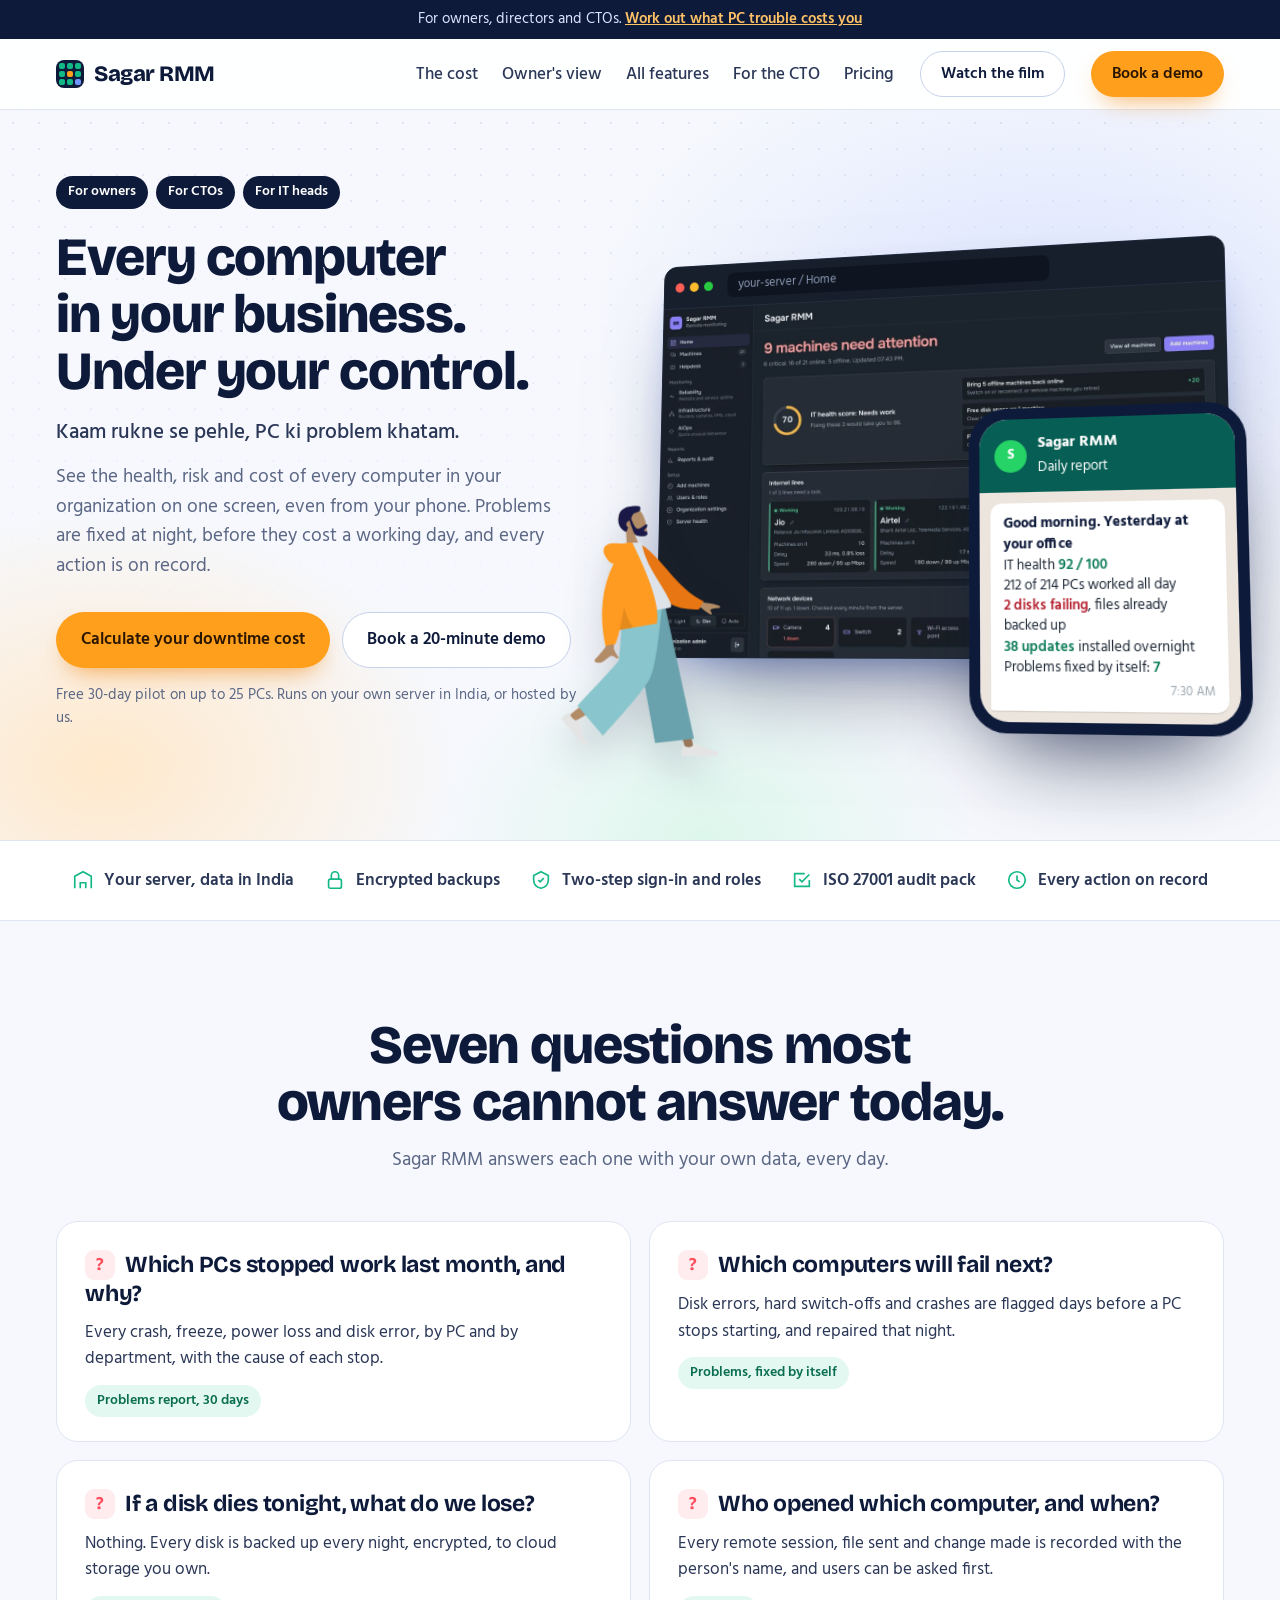
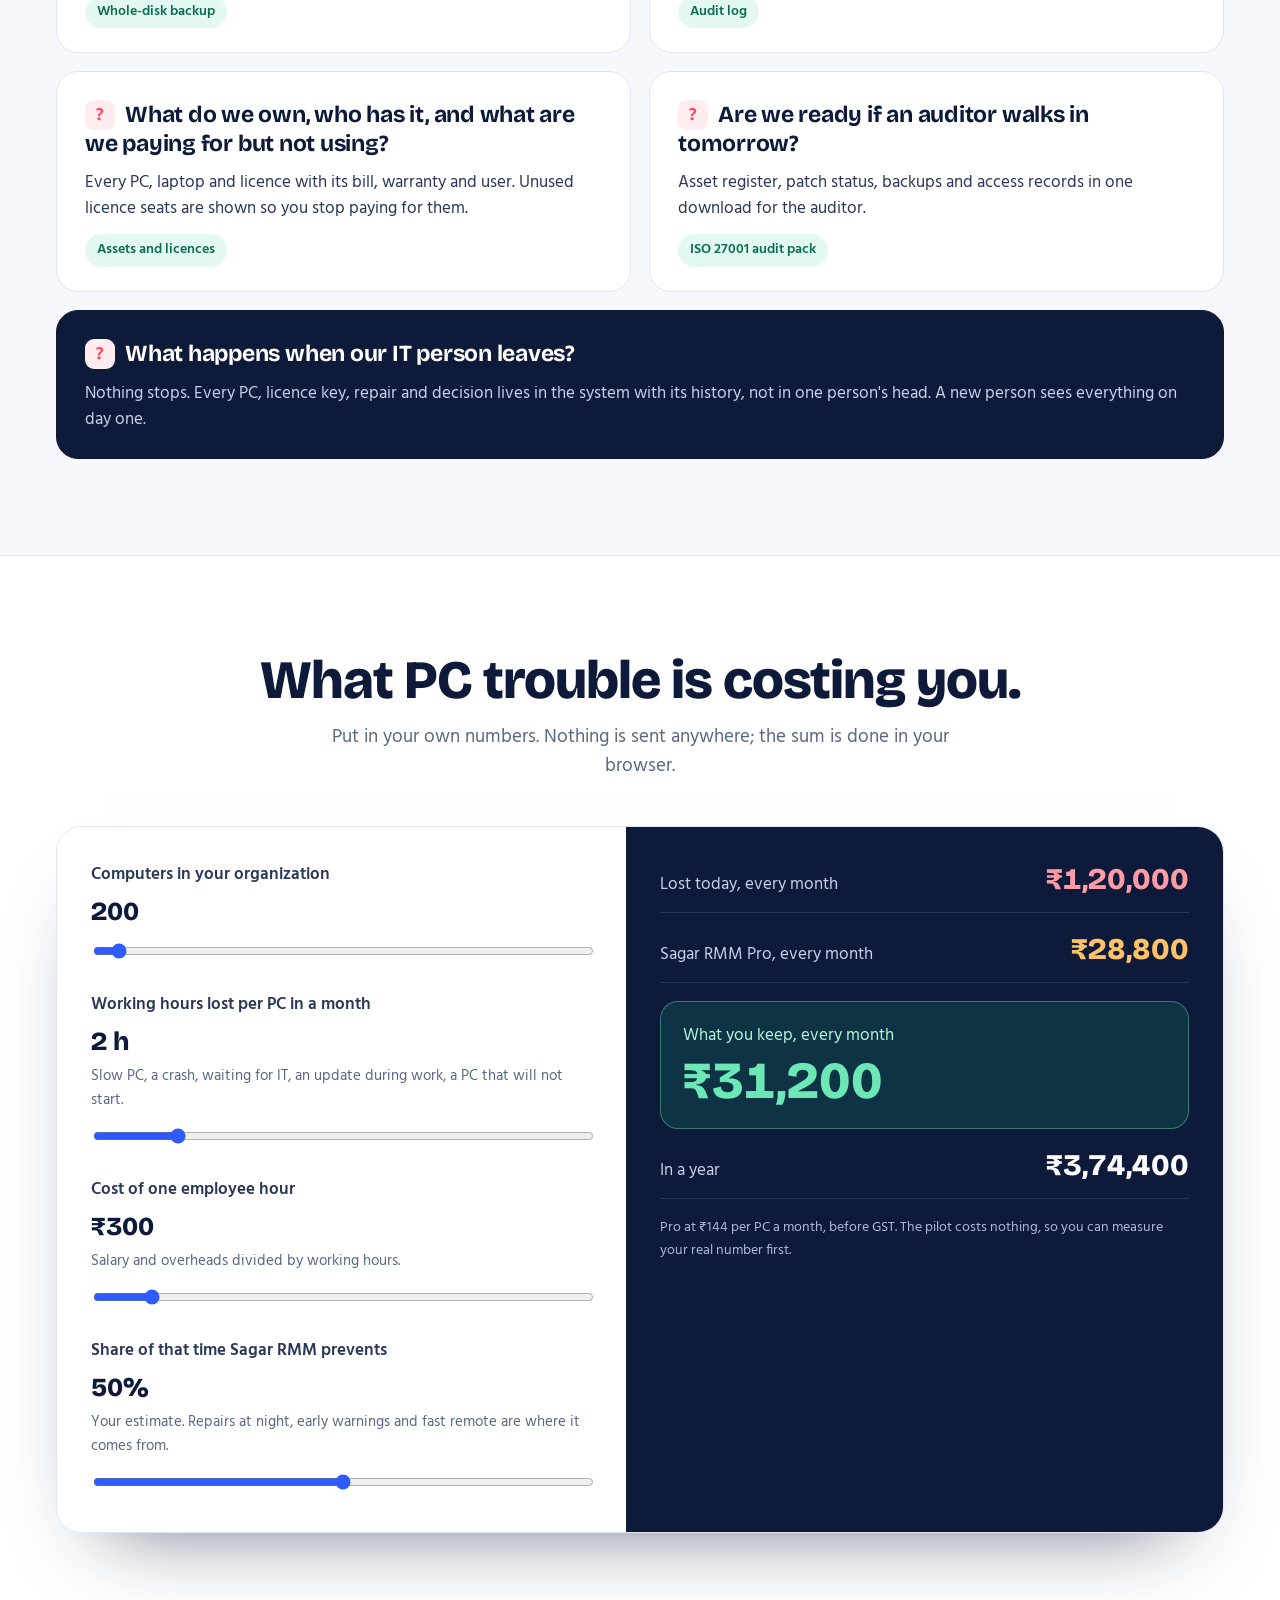
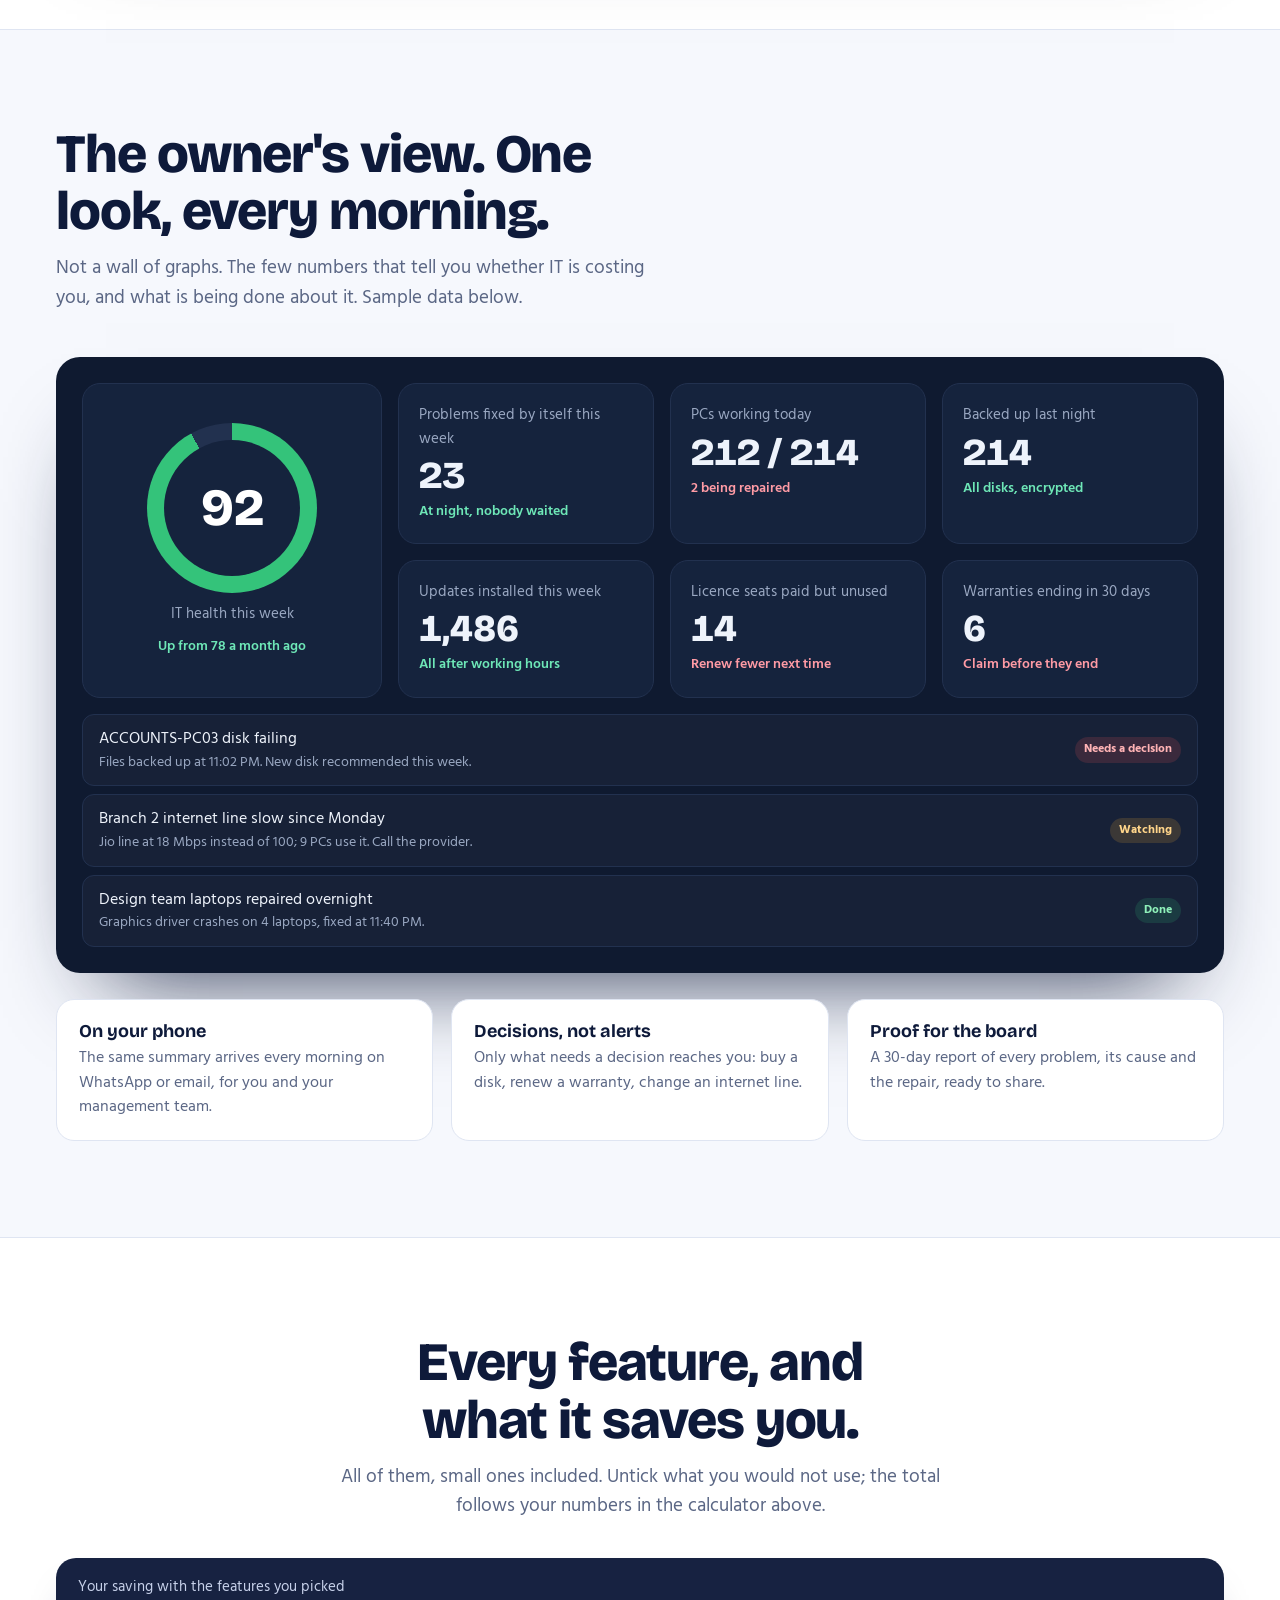
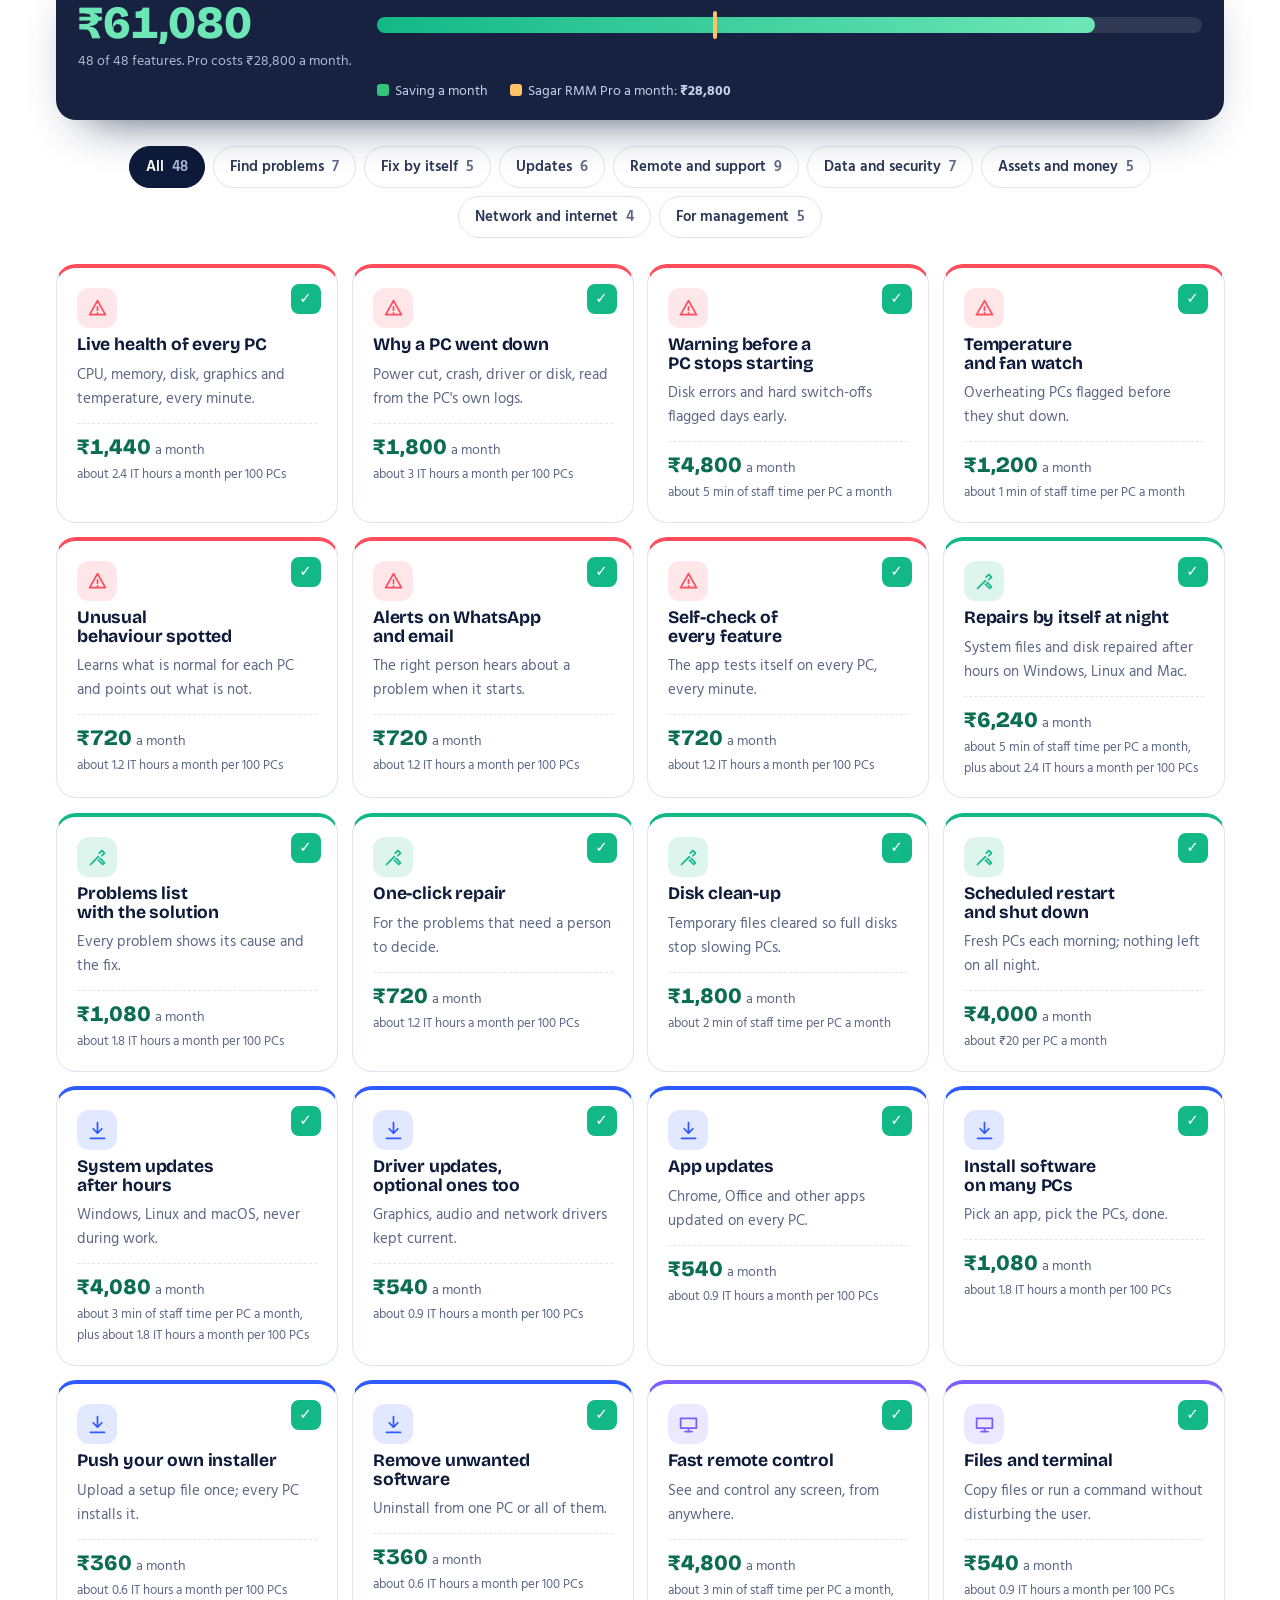
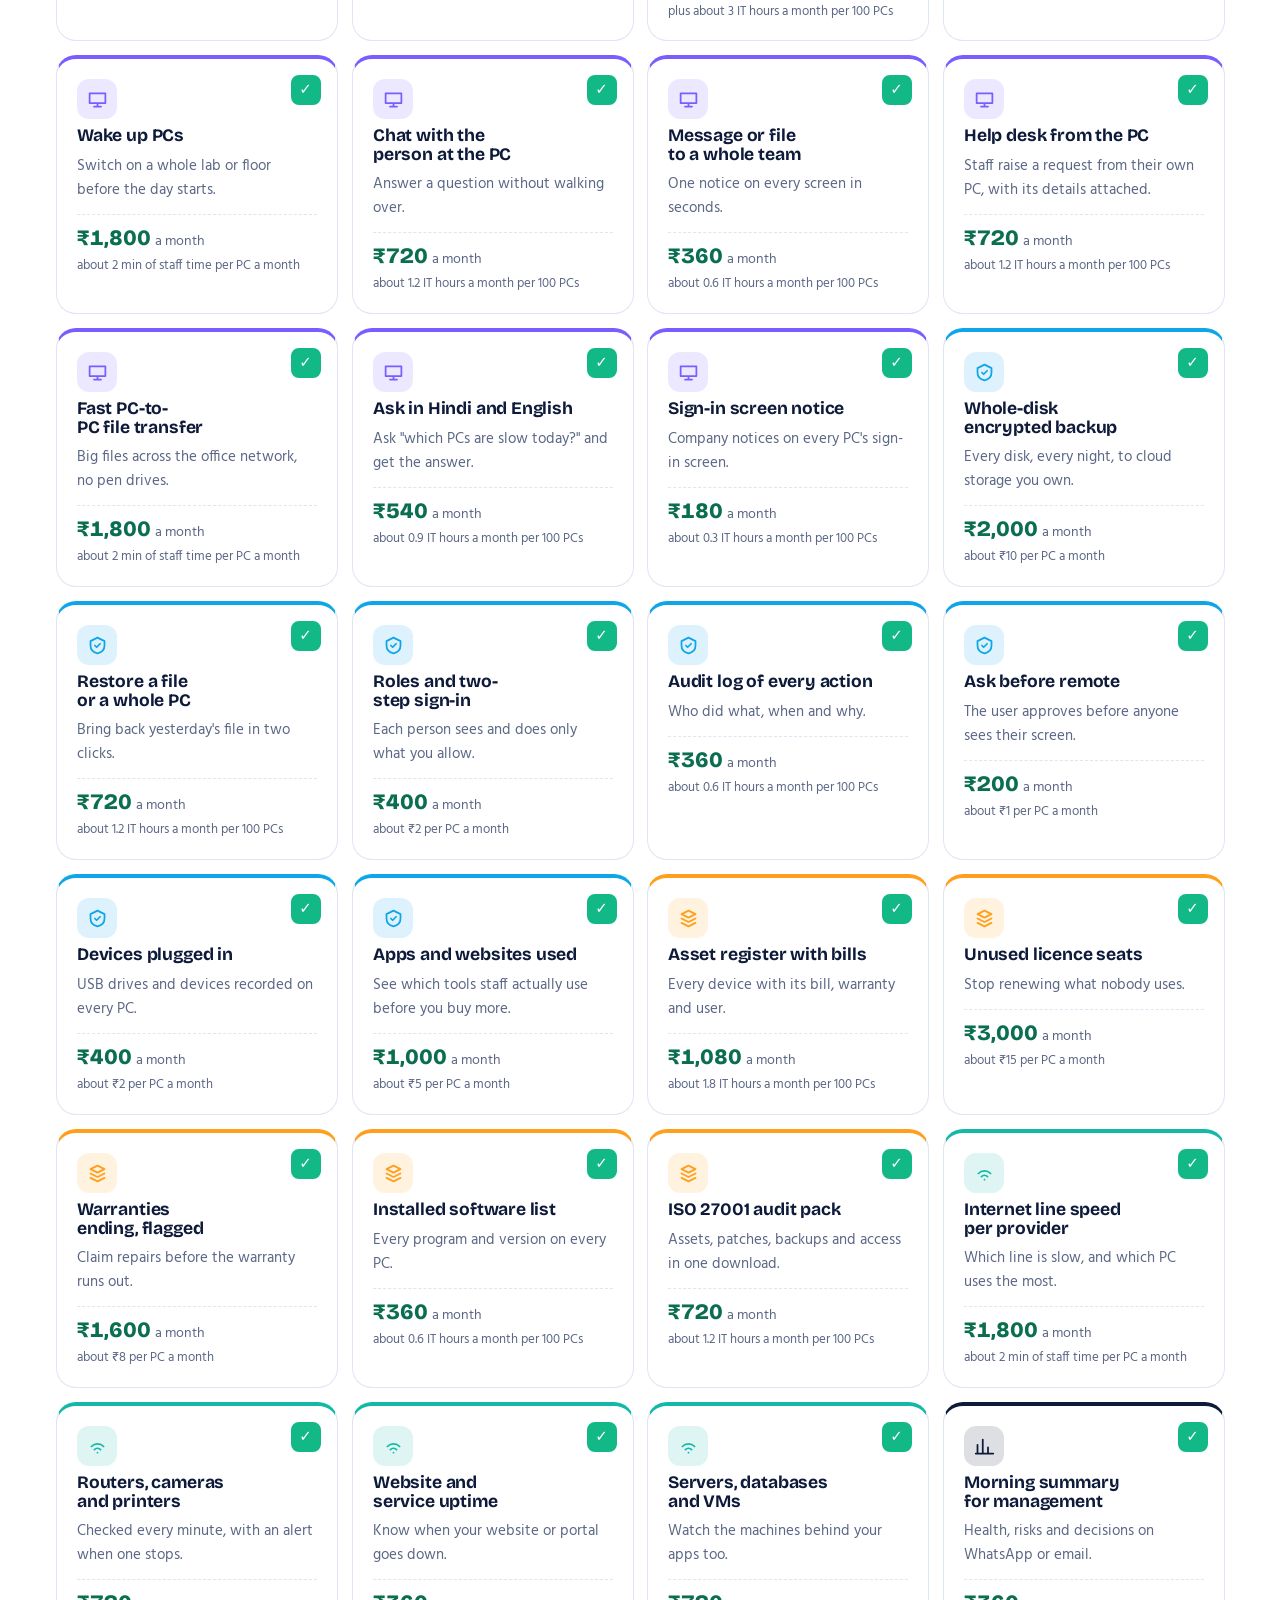
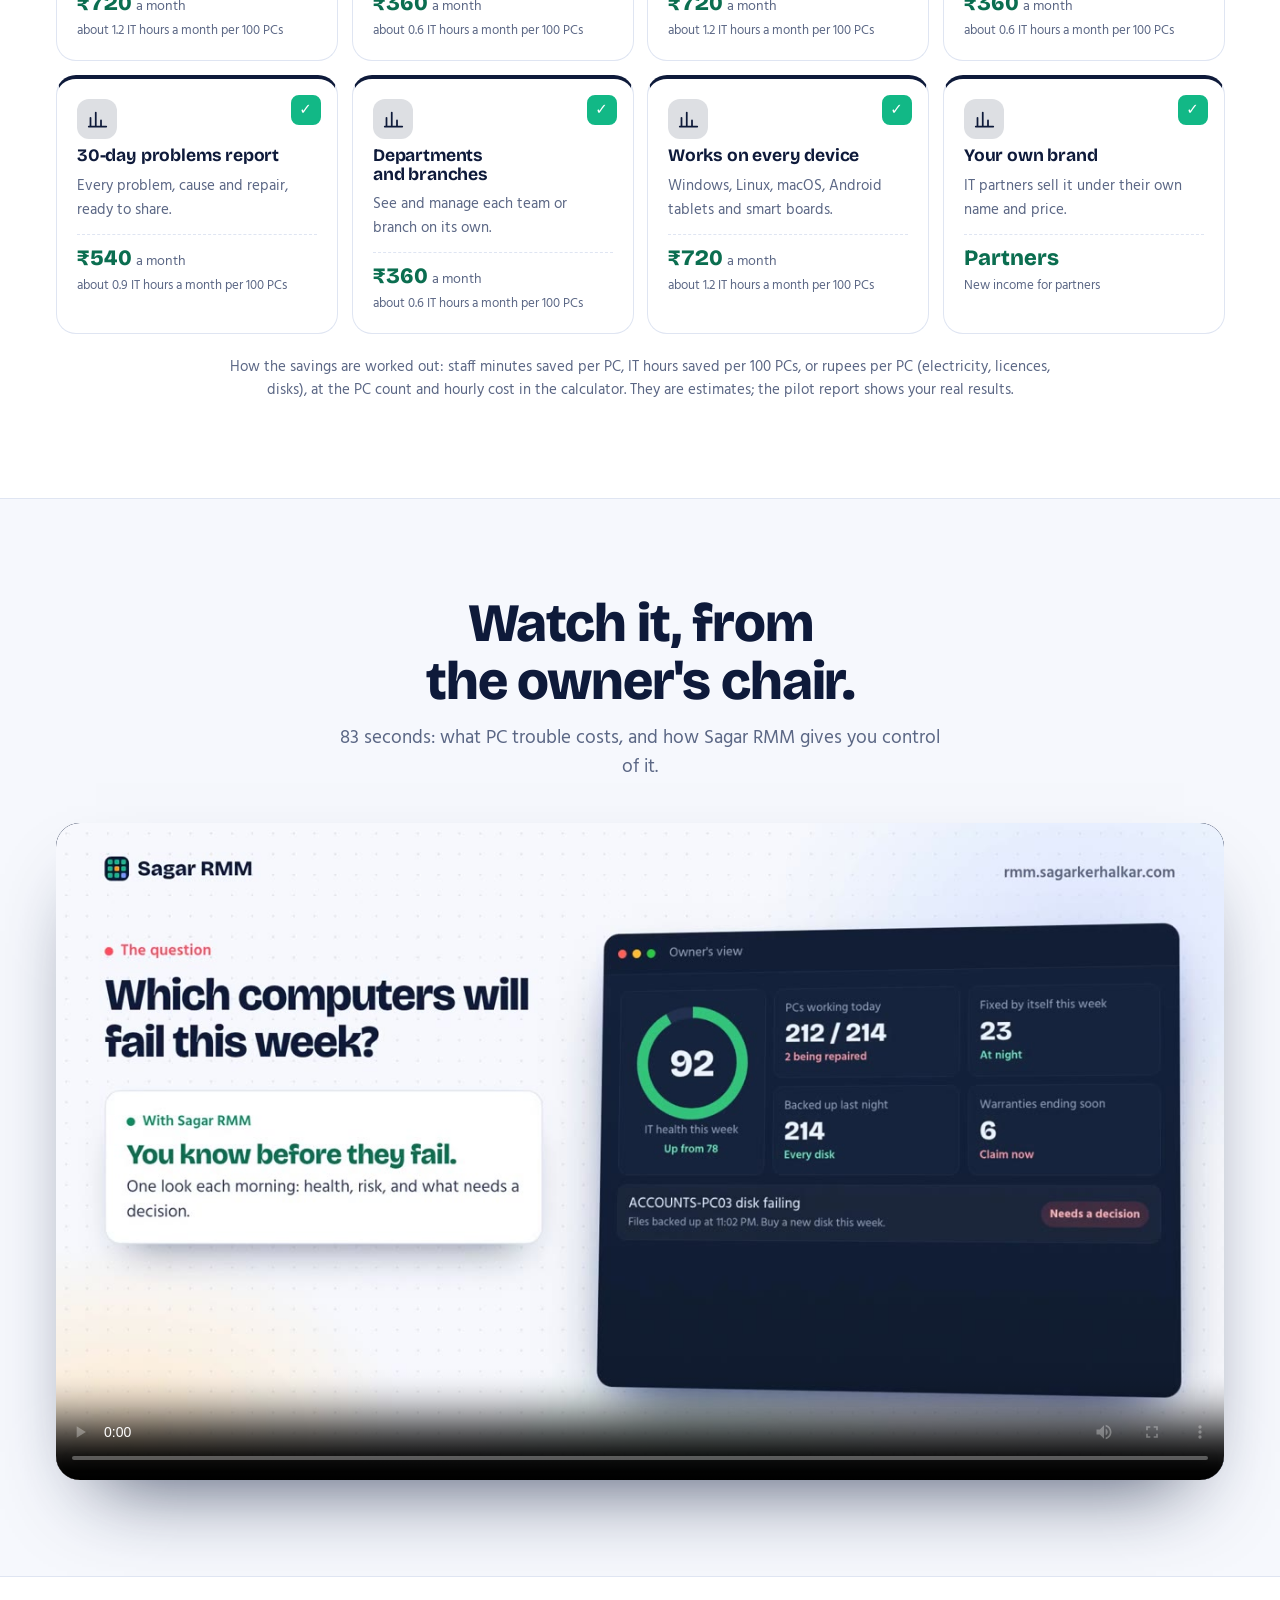
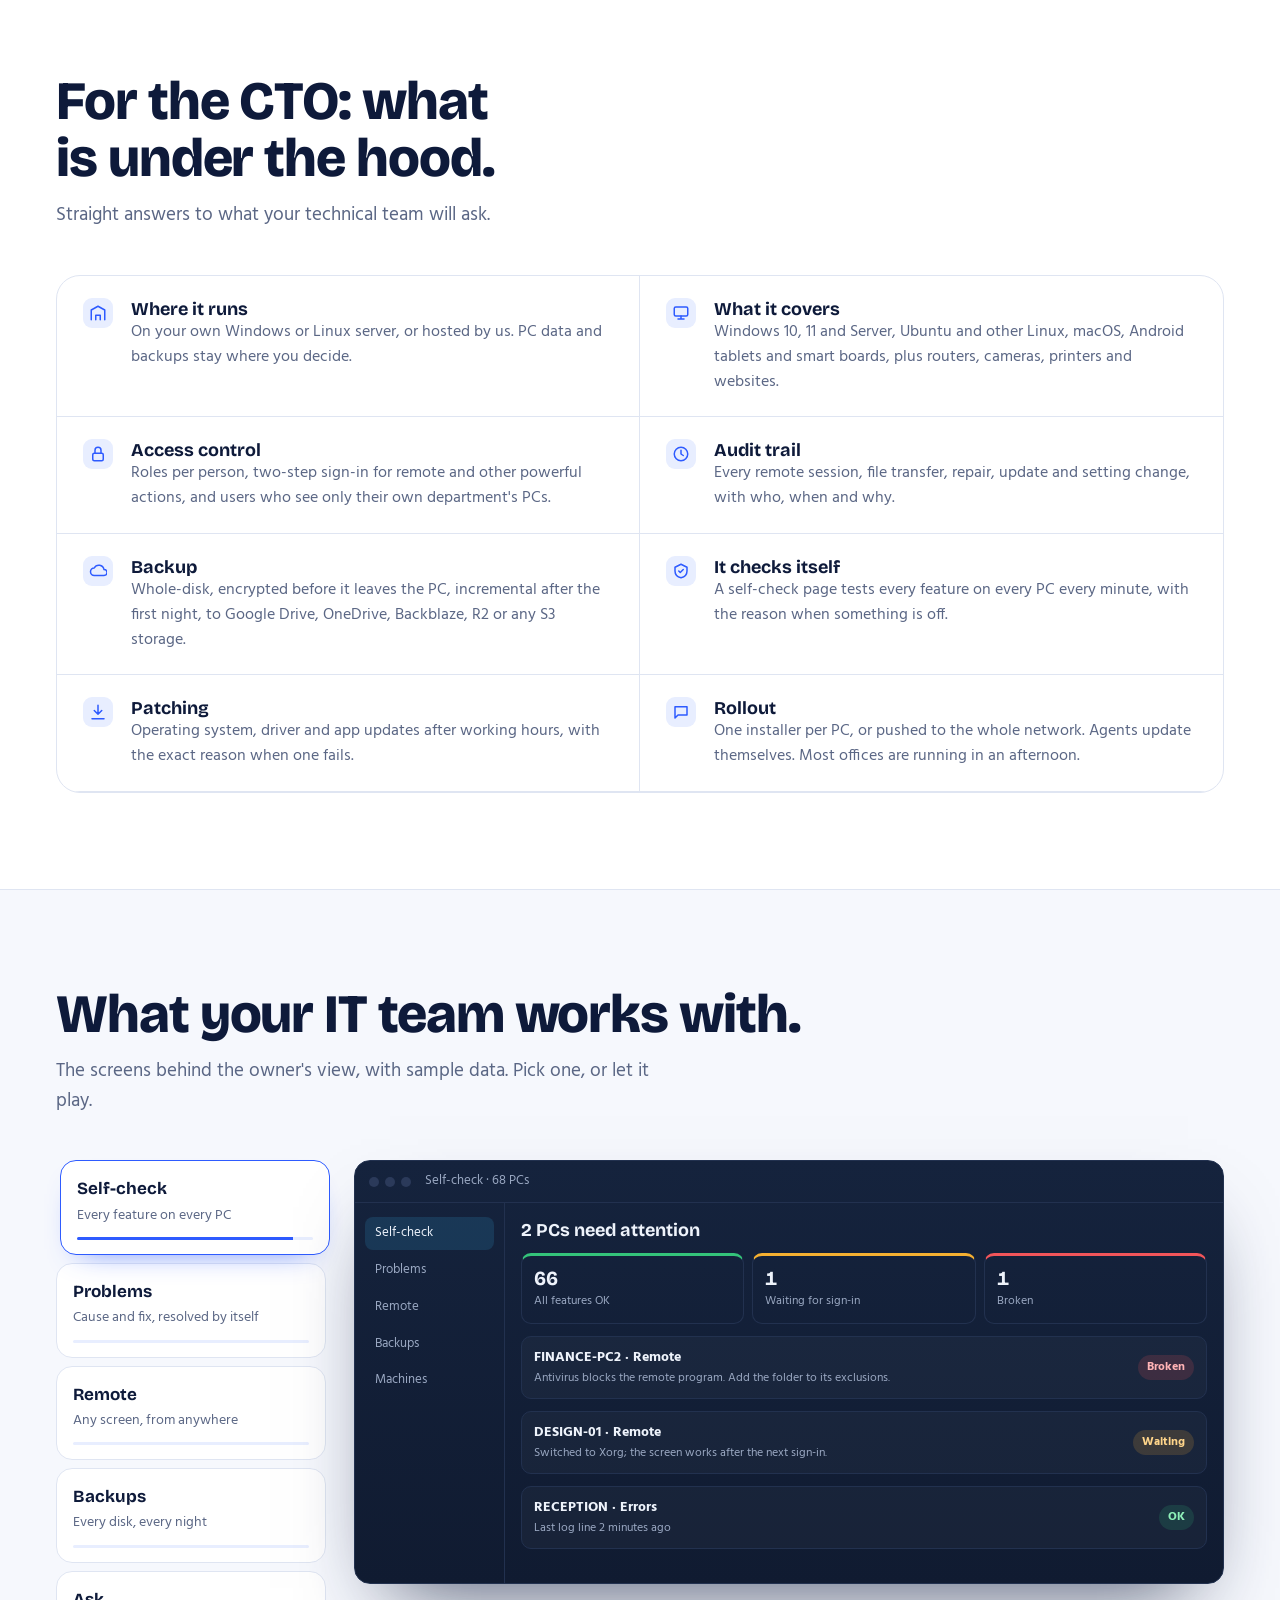
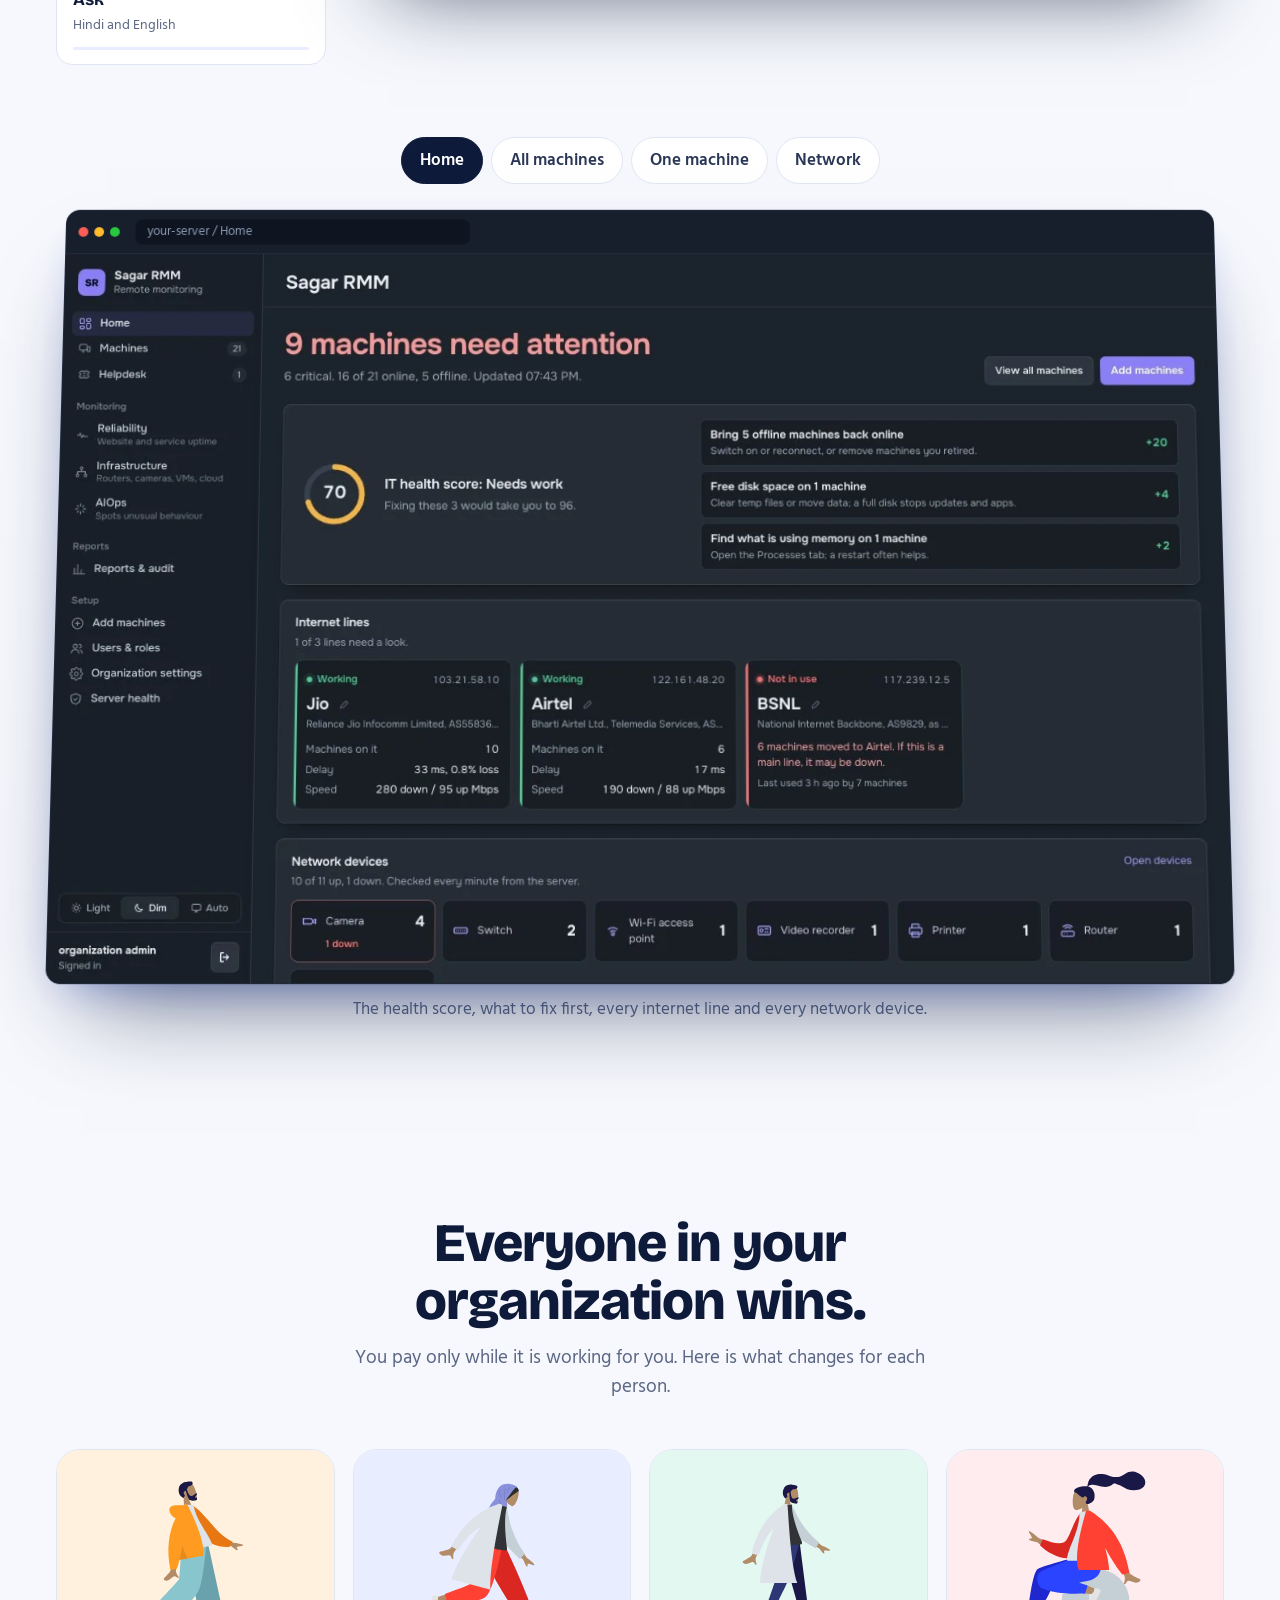
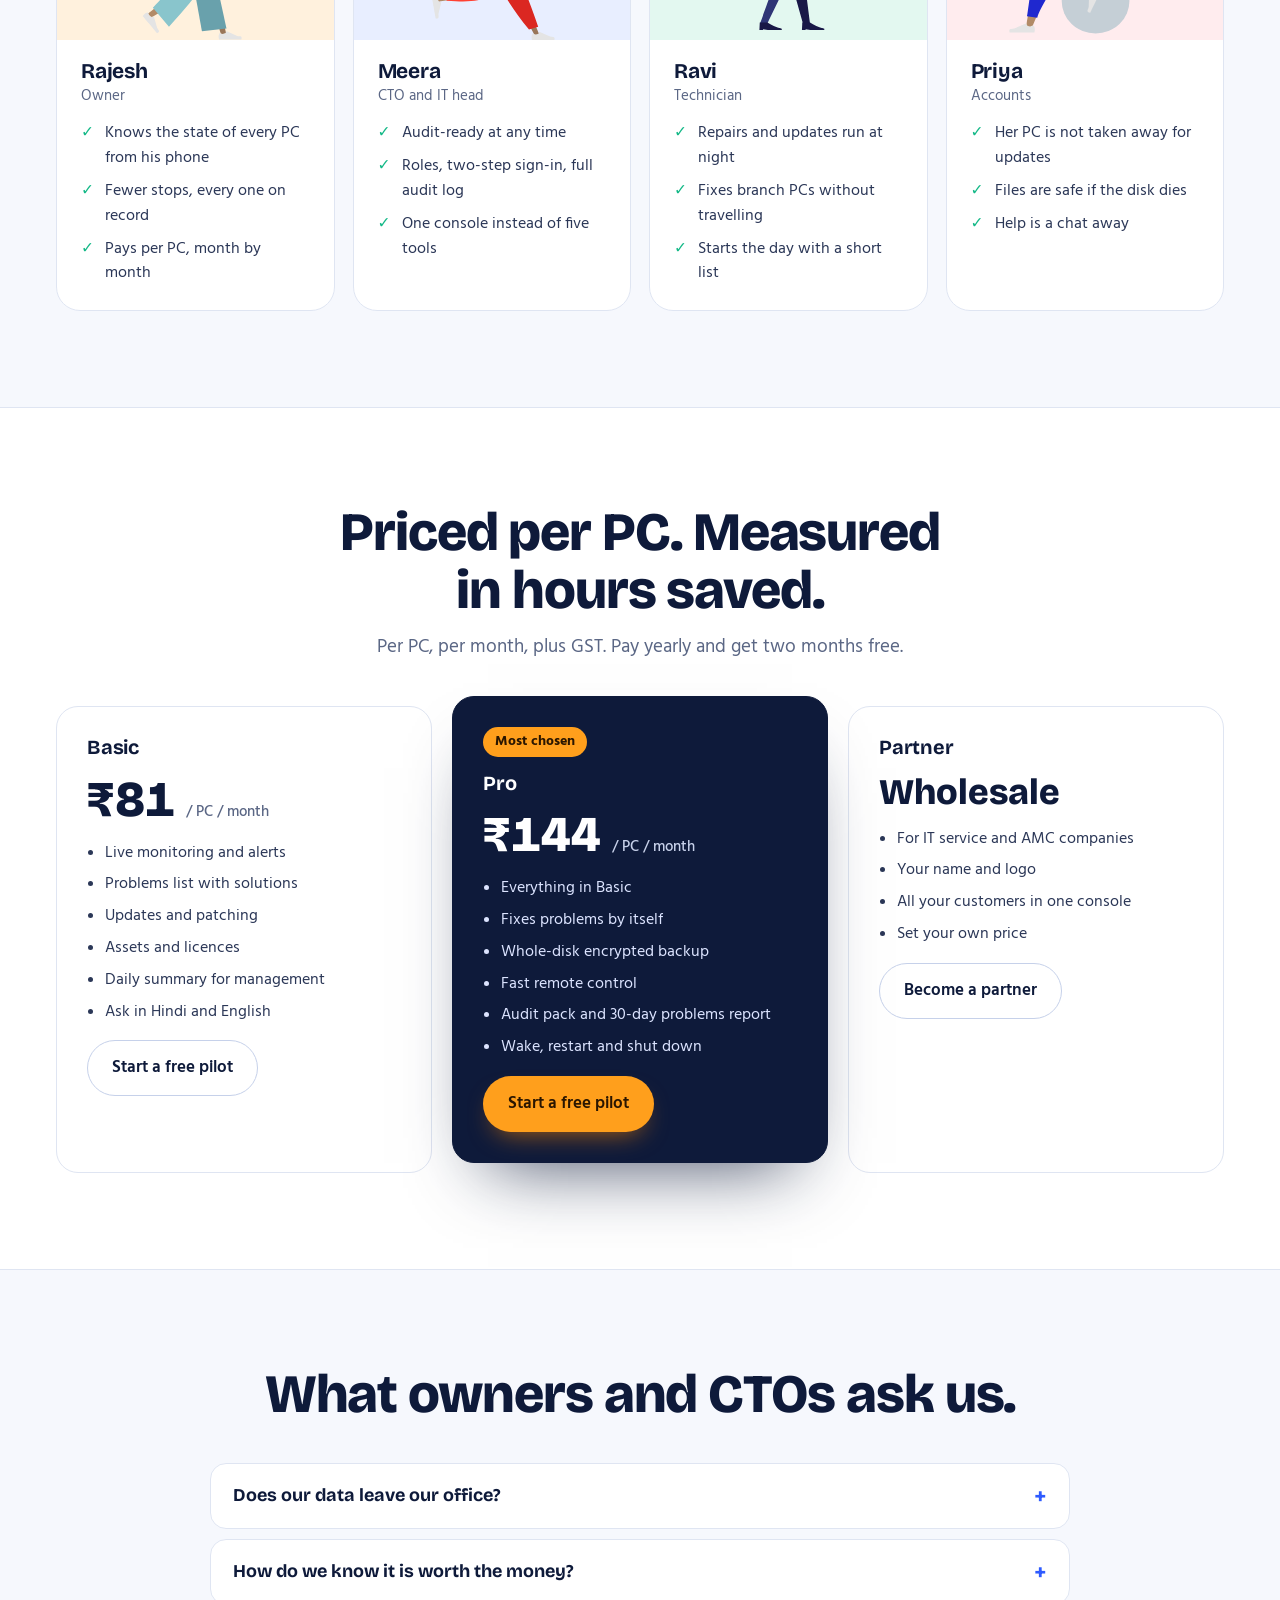
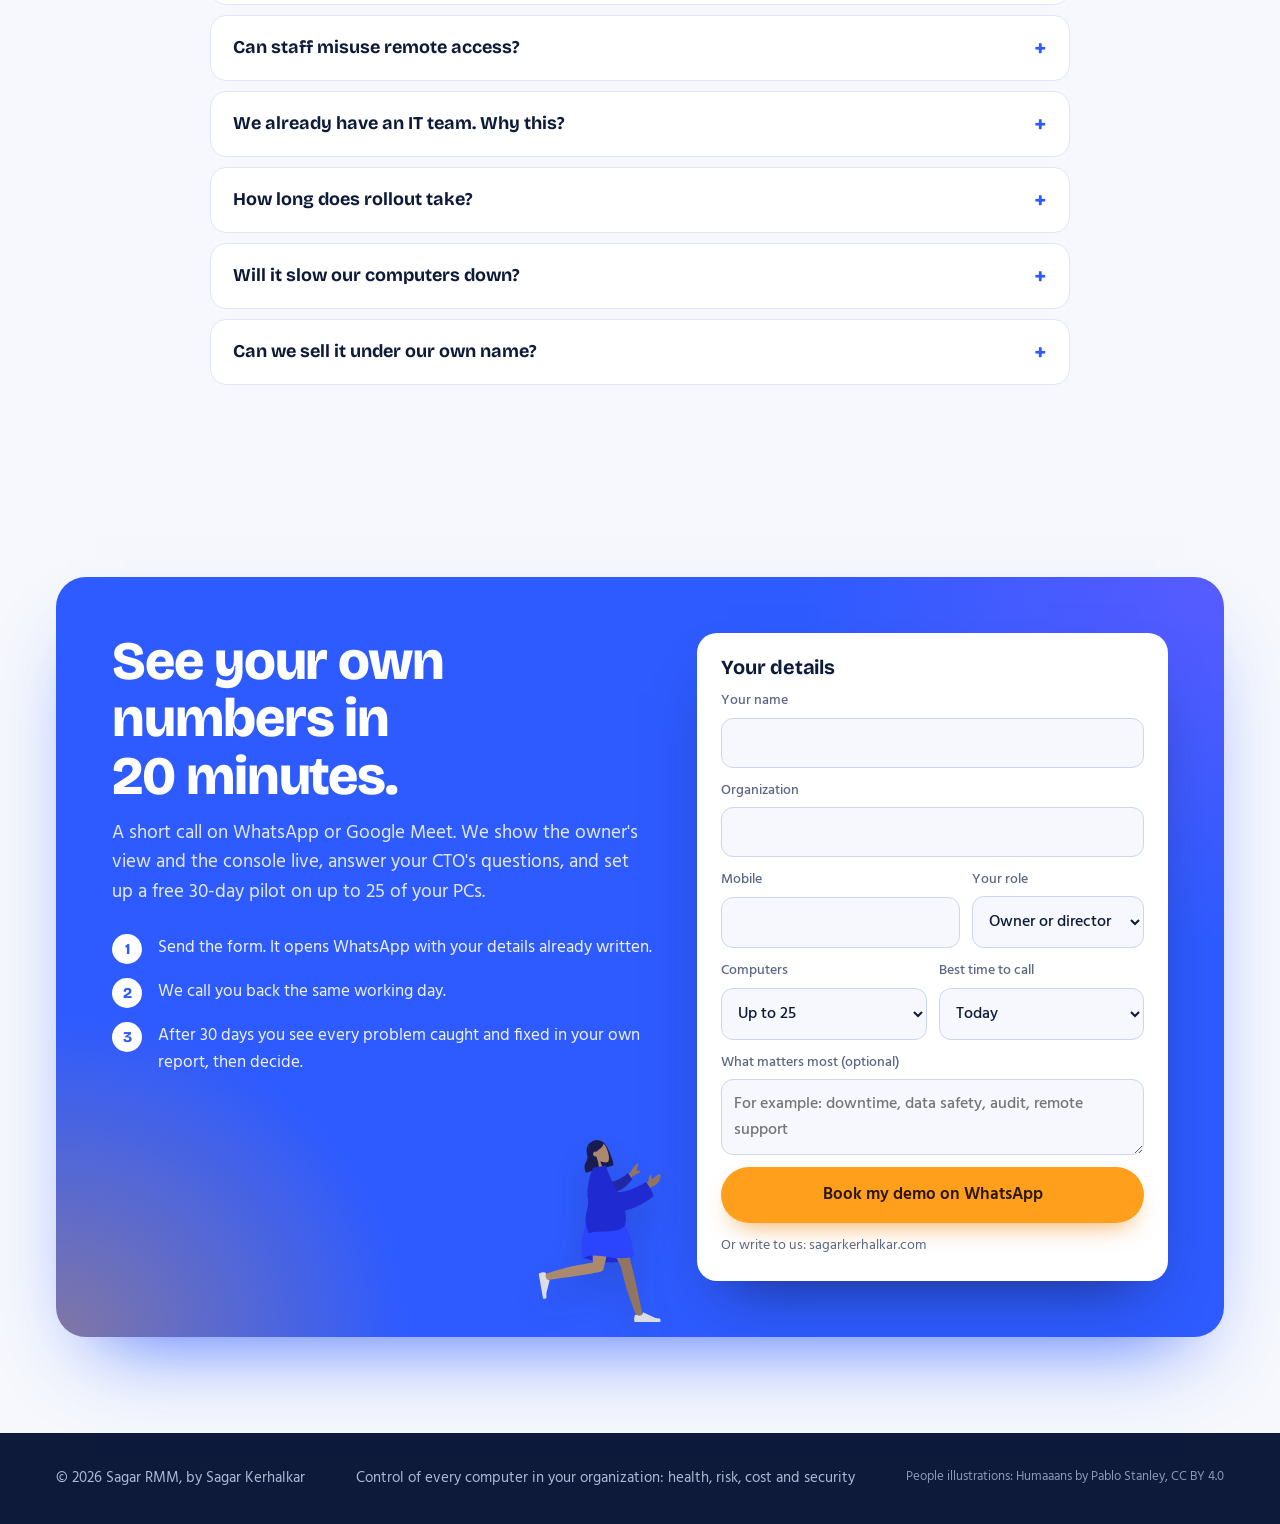
==== commit 2893cc07: "All features with their monthly saving (interactive), people throughout, who-wins section 48 feature" ====
--- a/index.html
+++ b/index.html
@@ -59,9 +59,10 @@
 .mark { width: 28px; height: 28px; display: grid; grid-template-columns: repeat(3, 1fr); gap: 2px; padding: 3px; border-radius: 8px; background: var(--ink); }
 .mark i { border-radius: 2px; background: var(--green); } .mark i:nth-child(5) { background: var(--saffron); } .mark i:nth-child(9) { background: #6F95FF; }
 nav { display: flex; gap: 24px; margin-left: auto; }
-nav a { text-decoration: none; color: var(--ink2); font-weight: 500; }
+nav a { text-decoration: none; color: var(--ink2); font-weight: 500; white-space: nowrap; }
 nav a:hover { color: var(--blue); }
-.bar .btn { padding: 10px 20px; font-size: 15.5px; }
+.bar .btn { padding: 10px 20px; font-size: 15.5px; white-space: nowrap; }
+@media (max-width: 1240px) { .bar .btn.line { display: none; } }
 @media (max-width: 960px) { nav { display: none; } .bar .btn { margin-left: auto; } .bar .btn.line { display: none; } }
 
 /* Hero */
@@ -439,6 +440,69 @@
 .cto b { display: block; font: 700 18px var(--display); }
 .cto p { color: var(--muted); font-size: 15.5px; }
 @media (max-width: 860px) { .cto { grid-template-columns: 1fr; } .cto div:nth-child(odd) { border-right: 0; } }
+
+/* Every feature and what it saves */
+.saver { position: sticky; top: 72px; z-index: 5; margin-top: 36px; padding: 18px 22px; border-radius: 20px; background: rgba(14,26,58,.96); color: #fff;
+  display: grid; grid-template-columns: auto 1fr; gap: 10px 26px; align-items: center; box-shadow: 0 24px 50px -30px rgba(14,26,58,.9); backdrop-filter: blur(8px); }
+.saver > div:first-child span { display: block; color: #C7D1EA; font-size: 14.5px; }
+.saver b#f-total { display: block; font: 800 clamp(32px, 4vw, 46px)/1.05 var(--display); color: #6EE7B7; font-variant-numeric: tabular-nums; }
+.saver small { color: #AEB9D6; font-size: 13.5px; }
+.meter { position: relative; height: 16px; border-radius: 99px; background: rgba(255,255,255,.1); overflow: visible; }
+.meter i { position: absolute; inset: 0 auto 0 0; border-radius: inherit; background: linear-gradient(90deg, #12B886, #6EE7B7); transition: width .6s cubic-bezier(.2,.7,.2,1); }
+.meter em { position: absolute; top: -6px; bottom: -6px; width: 4px; margin-left: -2px; border-radius: 2px; background: #FFC266; transition: left .6s; }
+.meter-key { grid-column: 2; display: flex; gap: 22px; flex-wrap: wrap; font-size: 13.5px; color: #C7D1EA; margin-top: -4px; }
+.meter-key i { display: inline-block; width: 12px; height: 12px; border-radius: 3px; margin-right: 6px; vertical-align: -1px; }
+.meter-key .k1 { background: #34C37A; } .meter-key .k2 { background: #FFC266; }
+@media (max-width: 760px) { .saver { grid-template-columns: 1fr; top: 64px; } .meter-key { grid-column: 1; } }
+.fchips { display: flex; flex-wrap: wrap; gap: 8px; margin-top: 26px; justify-content: center; }
+.fchips button { all: unset; cursor: pointer; padding: 8px 16px; border-radius: 999px; background: var(--white); border: 1px solid var(--line); font-weight: 600; color: var(--ink2); font-size: 15px; }
+.fchips button b { margin-left: 4px; color: var(--muted); font-weight: 600; }
+.fchips button[aria-pressed="true"] { background: var(--ink); color: #fff; border-color: var(--ink); } .fchips button[aria-pressed="true"] b { color: #AEB9D6; }
+.fchips button:focus-visible { outline: 3px solid var(--blue); outline-offset: 2px; }
+.fgrid { display: grid; grid-template-columns: repeat(auto-fill, minmax(260px, 1fr)); gap: 14px; margin-top: 26px; }
+.fcard { position: relative; padding: 20px 20px 18px; border-radius: 20px; background: var(--white); border: 1px solid var(--line); display: grid; gap: 8px; align-content: start;
+  border-top: 4px solid var(--c); transition: transform .2s, box-shadow .2s, opacity .25s, filter .25s; }
+.fcard:hover { transform: translateY(-4px); box-shadow: 0 24px 40px -28px rgba(14,26,58,.6); }
+.fcard.off { opacity: .5; filter: grayscale(.8); }
+.fcard h3 { font-size: 17.5px; padding-right: 34px; }
+.fcard p { color: var(--muted); font-size: 15px; }
+.fico { width: 40px; height: 40px; border-radius: 12px; display: grid; place-items: center; background: color-mix(in srgb, var(--c) 14%, #fff); }
+.fico svg { width: 21px; height: 21px; fill: none; stroke: var(--c); stroke-width: 2; stroke-linecap: round; stroke-linejoin: round; }
+.fcard:hover .fico svg { animation: wiggle .5s ease; }
+@keyframes wiggle { 30% { transform: rotate(-10deg) scale(1.1); } 60% { transform: rotate(8deg) scale(1.1); } }
+.ftog { all: unset; cursor: pointer; position: absolute; top: 16px; right: 16px; width: 26px; height: 26px; border-radius: 8px; display: grid; place-items: center;
+  border: 2px solid #C6D1EA; color: #fff; font-weight: 800; font-size: 15px; }
+.ftog[aria-pressed="true"] { background: var(--green); border-color: var(--green); }
+.ftog:focus-visible { outline: 3px solid var(--blue); outline-offset: 2px; }
+.fsave { margin-top: 4px; padding-top: 10px; border-top: 1px dashed var(--line); }
+.fsave b { font: 800 22px var(--display); color: #0B6E50; font-variant-numeric: tabular-nums; }
+.fsave span { color: var(--muted); font-size: 14px; margin-left: 4px; }
+.fsave small { display: block; color: var(--muted); font-size: 13px; margin-top: 2px; }
+.fnote { margin-top: 22px; text-align: center; max-width: 820px; margin-inline: auto; }
+@media (prefers-reduced-motion: no-preference) {
+  .fcard { animation: pop .45s cubic-bezier(.2,.8,.2,1.2) both; animation-delay: var(--d, 0ms); }
+  @keyframes pop { from { opacity: 0; transform: translateY(18px) scale(.97); } }
+}
+
+/* People (Humaaans by Pablo Stanley, CC BY 4.0) */
+.person { position: absolute; pointer-events: none; z-index: 3; filter: drop-shadow(0 18px 18px rgba(14,26,58,.18)); }
+.hero .person { left: -70px; bottom: -110px; height: 330px; transform: translateZ(140px); }
+@media (max-width: 1000px) { .hero .person { display: none; } }
+.people { display: grid; grid-template-columns: repeat(4, 1fr); gap: 18px; margin-top: 46px; }
+.who-card { position: relative; padding: 210px 24px 24px; border-radius: 24px; background: var(--white); border: 1px solid var(--line); overflow: hidden; }
+.who-card::before { content: ""; position: absolute; inset: 0 0 auto; height: 190px; background: var(--bgc); }
+.who-card img { position: absolute; left: 50%; top: 14px; height: 176px; transform: translateX(-50%); transition: transform .4s cubic-bezier(.2,.8,.2,1.3); }
+.who-card:hover img { transform: translateX(-50%) translateY(-6px) scale(1.04); }
+.who-card h3 { font-size: 21px; } .who-card .role { color: var(--muted); font-size: 14.5px; }
+.who-card ul { margin: 12px 0 0; padding: 0; list-style: none; display: grid; gap: 8px; font-size: 15.5px; color: var(--ink2); }
+.who-card li { padding-left: 24px; position: relative; }
+.who-card li::before { content: "✓"; position: absolute; left: 0; color: var(--green); font-weight: 800; }
+@media (max-width: 1000px) { .people { grid-template-columns: 1fr 1fr; } }
+@media (max-width: 560px) { .people { grid-template-columns: 1fr; } }
+.final .box { position: relative; overflow: hidden; }
+.final .person { right: 46%; bottom: -10px; height: 250px; opacity: .95; }
+@media (max-width: 860px) { .final .person { display: none; } }
+.credit { font-size: 13px; color: #8C98B8; }
 </style>
 </head>
 <body>
@@ -448,7 +512,7 @@
   <div class="wrap bar">
     <a class="brand" href="#top"><span class="mark" aria-hidden="true"><i></i><i></i><i></i><i></i><i></i><i></i><i></i><i></i><i></i></span>Sagar RMM</a>
     <nav aria-label="Sections">
-      <a href="#cost">The cost</a><a href="#owner">Owner's view</a><a href="#cto">For the CTO</a><a href="#film">Film</a><a href="#pricing">Pricing</a><a href="#faq">Questions</a>
+      <a href="#cost">The cost</a><a href="#owner">Owner's view</a><a href="#all">All features</a><a href="#cto">For the CTO</a><a href="#pricing">Pricing</a>
     </nav>
     <a class="btn line" href="#film">Watch the film</a>
     <a class="btn primary" href="#demo">Book a demo</a>
@@ -472,6 +536,7 @@
       </div>
 
       <div class="stage duo" id="hero-stage">
+        <img class="person" src="img/people/standing-19.svg" alt="" width="200" height="330">
         <div class="tilt" id="hero-tilt">
           <figure class="frame" style="margin:0">
             <div class="top"><i></i><i></i><i></i><span>your-server / Home</span></div>
@@ -588,7 +653,25 @@
     </div>
   </section>
 
-  <section id="film" class="alt">
+  <section id="all" class="alt">
+    <div class="wrap">
+      <div class="head center">
+        <h2>Every feature, and what it saves you.</h2>
+        <p class="lede">All of them, small ones included. Untick what you would not use; the total follows your numbers in the calculator above.</p>
+      </div>
+      <div class="saver" aria-live="polite">
+        <div><span>Your saving with the features you picked</span><b id="f-total">₹0</b><small id="f-count">0 features</small></div>
+        <div class="meter" aria-hidden="true"><i id="f-bar"></i><em id="f-cost-mark"></em></div>
+        <div class="meter-key"><span><i class="k1"></i>Saving a month</span><span><i class="k2"></i>Sagar RMM Pro a month: <b id="f-cost">₹0</b></span></div>
+      </div>
+      <div class="fchips" role="group" aria-label="Feature groups" id="f-chips"></div>
+      <div class="fgrid" id="f-grid"></div>
+      <p class="small fnote">How the savings are worked out: staff minutes saved per PC, IT hours saved per 100 PCs, or rupees per PC
+        (electricity, licences, disks), at the PC count and hourly cost in the calculator. They are estimates; the pilot report shows your real results.</p>
+    </div>
+  </section>
+
+  <section id="film">
     <div class="wrap">
       <div class="head center">
         <h2>Watch it, from the owner's chair.</h2>
@@ -602,7 +685,7 @@
     </div>
   </section>
 
-  <section id="cto">
+  <section id="cto" class="alt">
     <div class="wrap">
       <div class="head">
         <h2>For the CTO: what is under the hood.</h2>
@@ -621,7 +704,7 @@
     </div>
   </section>
 
-  <section id="tour" class="alt">
+  <section id="tour">
     <div class="wrap">
       <div class="head">
         <h2>What your IT team works with.</h2>
@@ -657,24 +740,21 @@
 
   <section id="win">
     <div class="wrap">
-      <div class="head center"><h2>A deal where everyone wins.</h2>
-        <p class="lede">You pay only while it is working for you. That keeps us honest, and keeps your PCs running.</p></div>
-      <div class="wins">
-        <div class="win-col" style="--c:#2E5BFF">
-          <span class="who" style="background:#2E5BFF"><svg viewBox="0 0 24 24"><path d="M3 21V8l9-5 9 5v13M9 21v-6h6v6"/></svg></span>
-          <h3>The owner</h3>
-          <ul><li>Fewer PCs down, with every stop on record</li><li>Pay per PC, month by month, stop any time</li><li>Data stays in your control</li><li>No dependence on one person</li></ul>
-        </div>
-        <div class="win-col" style="--c:#12B886">
-          <span class="who" style="background:#12B886"><svg viewBox="0 0 24 24"><circle cx="12" cy="8" r="4"/><path d="M4 21c1-4 4-6 8-6s7 2 8 6"/></svg></span>
-          <h3>The CTO and IT team</h3>
-          <ul><li>Repairs and updates happen at night</li><li>One console instead of five tools</li><li>Audit-ready at any time</li><li>Ask questions in Hindi or English</li></ul>
-        </div>
-        <div class="win-col" style="--c:#FF9F1C">
-          <span class="who" style="background:#FF9F1C"><svg viewBox="0 0 24 24"><path d="M8 12l3 3 5-6"/><circle cx="12" cy="12" r="9"/></svg></span>
-          <h3>IT service partners</h3>
-          <ul><li>Sell it under your own name and logo</li><li>All your customers in one console</li><li>Set your own price; keep the margin</li><li>Fewer site visits for every AMC</li></ul>
-        </div>
+      <div class="head center"><h2>Everyone in your organization wins.</h2>
+        <p class="lede">You pay only while it is working for you. Here is what changes for each person.</p></div>
+      <div class="people">
+        <div class="who-card" style="--bgc:#FFF1DD"><img src="img/people/standing-19.svg" alt="" width="176" height="176">
+          <h3>Rajesh</h3><span class="role">Owner</span>
+          <ul><li>Knows the state of every PC from his phone</li><li>Fewer stops, every one on record</li><li>Pays per PC, month by month</li></ul></div>
+        <div class="who-card" style="--bgc:#E8EEFF"><img src="img/people/standing-14.svg" alt="" width="176" height="176">
+          <h3>Meera</h3><span class="role">CTO and IT head</span>
+          <ul><li>Audit-ready at any time</li><li>Roles, two-step sign-in, full audit log</li><li>One console instead of five tools</li></ul></div>
+        <div class="who-card" style="--bgc:#E3F8F0"><img src="img/people/standing-11.svg" alt="" width="176" height="176">
+          <h3>Ravi</h3><span class="role">Technician</span>
+          <ul><li>Repairs and updates run at night</li><li>Fixes branch PCs without travelling</li><li>Starts the day with a short list</li></ul></div>
+        <div class="who-card" style="--bgc:#FFECEE"><img src="img/people/sitting-1.svg" alt="" width="176" height="176">
+          <h3>Priya</h3><span class="role">Accounts</span>
+          <ul><li>Her PC is not taken away for updates</li><li>Files are safe if the disk dies</li><li>Help is a chat away</li></ul></div>
       </div>
     </div>
   </section>
@@ -724,6 +804,7 @@
 
   <section id="demo" class="final">
     <div class="wrap"><div class="box">
+      <img class="person" src="img/people/standing-13.svg" alt="" width="160" height="250">
       <div>
         <h2>See your own numbers in 20 minutes.</h2>
         <p class="lede" style="margin-top:14px">A short call on WhatsApp or Google Meet. We show the owner's view and the console live, answer your CTO's questions, and set up a free 30-day pilot on up to 25 of your PCs.</p>
@@ -753,7 +834,7 @@
   </section>
 </main>
 
-<footer><div class="wrap"><span>© 2026 Sagar RMM, by Sagar Kerhalkar</span><span>Control of every computer in your organization: health, risk, cost and security</span></div></footer>
+<footer><div class="wrap"><span>© 2026 Sagar RMM, by Sagar Kerhalkar</span><span>Control of every computer in your organization: health, risk, cost and security</span><span class="credit">People illustrations: Humaaans by Pablo Stanley, CC BY 4.0</span></div></footer>
 
 <script>
 // Contact details: fill these two lines, nothing else needs to change.
@@ -779,6 +860,122 @@
   };
   ["c-pcs", "c-hrs", "c-rate", "c-share"].forEach((id) => $(id).addEventListener("input", calc));
   calc();
+
+  // Every feature with what it saves (owner 2026-11-23: "show all features with cost saving, even small
+  // ones, in an interactive, animated way"). h = staff hours per PC a month, it = IT hours a month per
+  // 100 PCs, m = rupees per PC a month. Deliberately modest; shown as estimates with their basis.
+  const GROUPS = {
+    find: ["Find problems", "#FF4D5E", "M12 3l9 16H3zM12 10v4M12 17h.01"],
+    fix: ["Fix by itself", "#12B886", "M14 7l3-3 3 3-3 3M4 20l9-9M15 13l5 5-2 2-5-5"],
+    update: ["Updates", "#2E5BFF", "M12 3v12M7 10l5 5 5-5M4 21h16"],
+    remote: ["Remote and support", "#7A5CFF", "M3 5h18v11H3zM8 20h8M12 16v4"],
+    protect: ["Data and security", "#0EA5E9", "M12 3l8 4v5c0 5-3.5 8-8 9-4.5-1-8-4-8-9V7zM9 12l2 2 4-4"],
+    assets: ["Assets and money", "#FF9F1C", "M4 7l8-4 8 4-8 4zM4 12l8 4 8-4M4 17l8 4 8-4"],
+    network: ["Network and internet", "#14B8A6", "M5 12a10 10 0 0 1 14 0M8.5 15.5a5 5 0 0 1 7 0M12 19h.01"],
+    manage: ["For management", "#0E1A3A", "M4 20V10M10 20V4M16 20v-7M22 20H2"],
+  };
+  const FEATURES = [
+    ["find", "Live health of every PC", "CPU, memory, disk, graphics and temperature, every minute.", { it: 4 }],
+    ["find", "Why a PC went down", "Power cut, crash, driver or disk, read from the PC's own logs.", { it: 5 }],
+    ["find", "Warning before a PC stops starting", "Disk errors and hard switch-offs flagged days early.", { h: .08 }],
+    ["find", "Temperature and fan watch", "Overheating PCs flagged before they shut down.", { h: .02 }],
+    ["find", "Unusual behaviour spotted", "Learns what is normal for each PC and points out what is not.", { it: 2 }],
+    ["find", "Alerts on WhatsApp and email", "The right person hears about a problem when it starts.", { it: 2 }],
+    ["find", "Self-check of every feature", "The app tests itself on every PC, every minute.", { it: 2 }],
+    ["fix", "Repairs by itself at night", "System files and disk repaired after hours on Windows, Linux and Mac.", { h: .08, it: 4 }],
+    ["fix", "Problems list with the solution", "Every problem shows its cause and the fix.", { it: 3 }],
+    ["fix", "One-click repair", "For the problems that need a person to decide.", { it: 2 }],
+    ["fix", "Disk clean-up", "Temporary files cleared so full disks stop slowing PCs.", { h: .03 }],
+    ["fix", "Scheduled restart and shut down", "Fresh PCs each morning; nothing left on all night.", { m: 20 }],
+    ["update", "System updates after hours", "Windows, Linux and macOS, never during work.", { h: .05, it: 3 }],
+    ["update", "Driver updates, optional ones too", "Graphics, audio and network drivers kept current.", { it: 1.5 }],
+    ["update", "App updates", "Chrome, Office and other apps updated on every PC.", { it: 1.5 }],
+    ["update", "Install software on many PCs", "Pick an app, pick the PCs, done.", { it: 3 }],
+    ["update", "Push your own installer", "Upload a setup file once; every PC installs it.", { it: 1 }],
+    ["update", "Remove unwanted software", "Uninstall from one PC or all of them.", { it: 1 }],
+    ["remote", "Fast remote control", "See and control any screen, from anywhere.", { h: .05, it: 5 }],
+    ["remote", "Files and terminal", "Copy files or run a command without disturbing the user.", { it: 1.5 }],
+    ["remote", "Wake up PCs", "Switch on a whole lab or floor before the day starts.", { h: .03 }],
+    ["remote", "Chat with the person at the PC", "Answer a question without walking over.", { it: 2 }],
+    ["remote", "Message or file to a whole team", "One notice on every screen in seconds.", { it: 1 }],
+    ["remote", "Help desk from the PC", "Staff raise a request from their own PC, with its details attached.", { it: 2 }],
+    ["remote", "Fast PC-to-PC file transfer", "Big files across the office network, no pen drives.", { h: .03 }],
+    ["remote", "Ask in Hindi and English", "Ask \"which PCs are slow today?\" and get the answer.", { it: 1.5 }],
+    ["remote", "Sign-in screen notice", "Company notices on every PC's sign-in screen.", { it: .5 }],
+    ["protect", "Whole-disk encrypted backup", "Every disk, every night, to cloud storage you own.", { m: 10 }],
+    ["protect", "Restore a file or a whole PC", "Bring back yesterday's file in two clicks.", { it: 2 }],
+    ["protect", "Roles and two-step sign-in", "Each person sees and does only what you allow.", { m: 2 }],
+    ["protect", "Audit log of every action", "Who did what, when and why.", { it: 1 }],
+    ["protect", "Ask before remote", "The user approves before anyone sees their screen.", { m: 1 }],
+    ["protect", "Devices plugged in", "USB drives and devices recorded on every PC.", { m: 2 }],
+    ["protect", "Apps and websites used", "See which tools staff actually use before you buy more.", { m: 5 }],
+    ["assets", "Asset register with bills", "Every device with its bill, warranty and user.", { it: 3 }],
+    ["assets", "Unused licence seats", "Stop renewing what nobody uses.", { m: 15 }],
+    ["assets", "Warranties ending, flagged", "Claim repairs before the warranty runs out.", { m: 8 }],
+    ["assets", "Installed software list", "Every program and version on every PC.", { it: 1 }],
+    ["assets", "ISO 27001 audit pack", "Assets, patches, backups and access in one download.", { it: 2 }],
+    ["network", "Internet line speed per provider", "Which line is slow, and which PC uses the most.", { h: .03 }],
+    ["network", "Routers, cameras and printers", "Checked every minute, with an alert when one stops.", { it: 2 }],
+    ["network", "Website and service uptime", "Know when your website or portal goes down.", { it: 1 }],
+    ["network", "Servers, databases and VMs", "Watch the machines behind your apps too.", { it: 2 }],
+    ["manage", "Morning summary for management", "Health, risks and decisions on WhatsApp or email.", { it: 1 }],
+    ["manage", "30-day problems report", "Every problem, cause and repair, ready to share.", { it: 1.5 }],
+    ["manage", "Departments and branches", "See and manage each team or branch on its own.", { it: 1 }],
+    ["manage", "Works on every device", "Windows, Linux, macOS, Android tablets and smart boards.", { it: 2 }],
+    ["manage", "Your own brand", "IT partners sell it under their own name and price.", { partner: true }],
+  ];
+  const IT_SHARE = .6;   // be conservative: count only 60% of the IT time each feature could save
+  const picked = new Set(FEATURES.map((_, i) => i));
+  let group = "all";
+  const grid = $("f-grid"), chips = $("f-chips");
+  const pcsNow = () => +$("c-pcs").value, rateNow = () => +$("c-rate").value;
+  const worth = (s) => s.partner ? 0 : (s.h || 0) * pcsNow() * rateNow() + (s.it || 0) * IT_SHARE * (pcsNow() / 100) * rateNow() + (s.m || 0) * pcsNow();
+  const basis = (s) => s.partner ? "New income for partners" : [
+    s.h ? `about ${Math.round(s.h * 60)} min of staff time per PC a month` : "",
+    s.it ? `about ${+(s.it * IT_SHARE).toFixed(1)} IT hours a month per 100 PCs` : "",
+    s.m ? `about ₹${s.m} per PC a month` : "",
+  ].filter(Boolean).join(", plus ");
+  const icon = (g) => `<svg viewBox="0 0 24 24"><path d="${GROUPS[g][2]}"/></svg>`;
+  const drawChips = () => {
+    const count = (g) => FEATURES.filter((f) => g === "all" || f[0] === g).length;
+    chips.innerHTML = [["all", "All"], ...Object.entries(GROUPS).map(([k, v]) => [k, v[0]])].map(([k, label]) =>
+      `<button type="button" data-g="${k}" aria-pressed="${group === k}">${label} <b>${count(k)}</b></button>`).join("");
+  };
+  const drawGrid = () => {
+    let n = 0;
+    grid.innerHTML = FEATURES.map((f, i) => {
+      if (group !== "all" && f[0] !== group) return "";
+      const [g, name, what, s] = f, on = picked.has(i);
+      return `<article class="fcard${on ? "" : " off"}" style="--c:${GROUPS[g][1]}; --d:${(n++) * 28}ms">
+        <button type="button" class="ftog" data-i="${i}" aria-pressed="${on}" aria-label="Use ${name}">${on ? "✓" : ""}</button>
+        <span class="fico">${icon(g)}</span><h3>${name}</h3><p>${what}</p>
+        <div class="fsave"><b data-v="${i}">${s.partner ? "Partners" : inr(worth(s))}</b><span>${s.partner ? "" : "a month"}</span><small>${basis(s)}</small></div></article>`;
+    }).join("");
+  };
+  let shown = 0;
+  const total = () => {
+    let sum = 0; picked.forEach((i) => (sum += worth(FEATURES[i][3])));
+    const cost = pcsNow() * 144;
+    $("f-count").textContent = `${picked.size} of ${FEATURES.length} features. Pro costs ${inr(cost)} a month.`;
+    $("f-cost").textContent = inr(cost);
+    const top = Math.max(sum, cost) * 1.15;
+    $("f-bar").style.width = (100 * sum / top).toFixed(1) + "%";
+    $("f-cost-mark").style.left = (100 * cost / top).toFixed(1) + "%";
+    const from = shown, t0 = performance.now(); shown = sum;
+    const step = (t) => { const k = still ? 1 : Math.min(1, (t - t0) / 600); $("f-total").textContent = inr(from + (sum - from) * (1 - Math.pow(1 - k, 3))); if (k < 1) requestAnimationFrame(step); };
+    requestAnimationFrame(step);
+  };
+  chips.addEventListener("click", (e) => { const b = e.target.closest("button"); if (!b) return; group = b.dataset.g; drawChips(); drawGrid(); });
+  grid.addEventListener("click", (e) => {
+    const b = e.target.closest(".ftog"); if (!b) return;
+    const i = +b.dataset.i; if (picked.has(i)) picked.delete(i); else picked.add(i);
+    const card = b.closest(".fcard"), on = picked.has(i);
+    card.classList.toggle("off", !on); b.setAttribute("aria-pressed", String(on)); b.textContent = on ? "✓" : "";
+    total();
+  });
+  const refreshValues = () => { document.querySelectorAll("[data-v]").forEach((el) => { const s = FEATURES[+el.dataset.v][3]; if (!s.partner) el.textContent = inr(worth(s)); }); total(); };
+  ["c-pcs", "c-rate"].forEach((id) => $(id).addEventListener("input", refreshValues));
+  drawChips(); drawGrid(); total();
 
   // Demo booking: opens WhatsApp (or email) with the visitor's details written.
   const wa = CONTACT.whatsapp.replace(/\D/g, "");
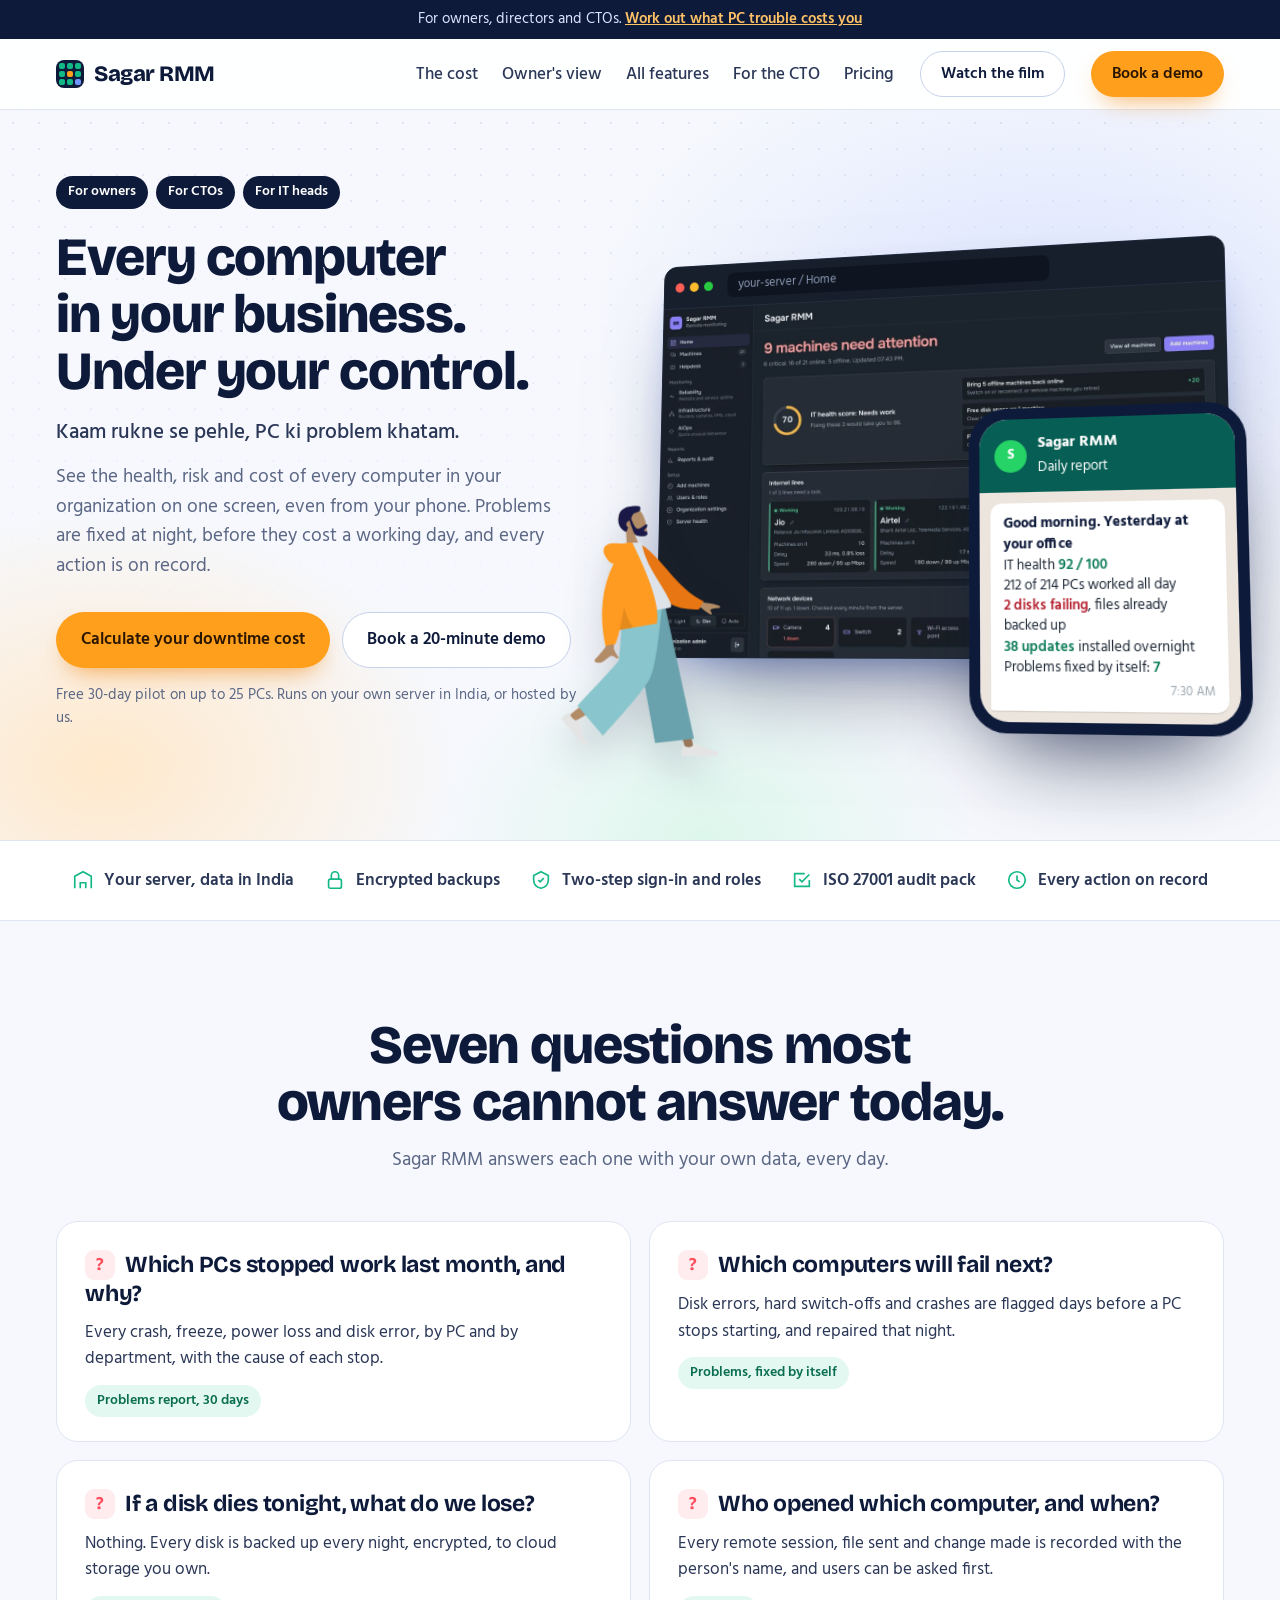
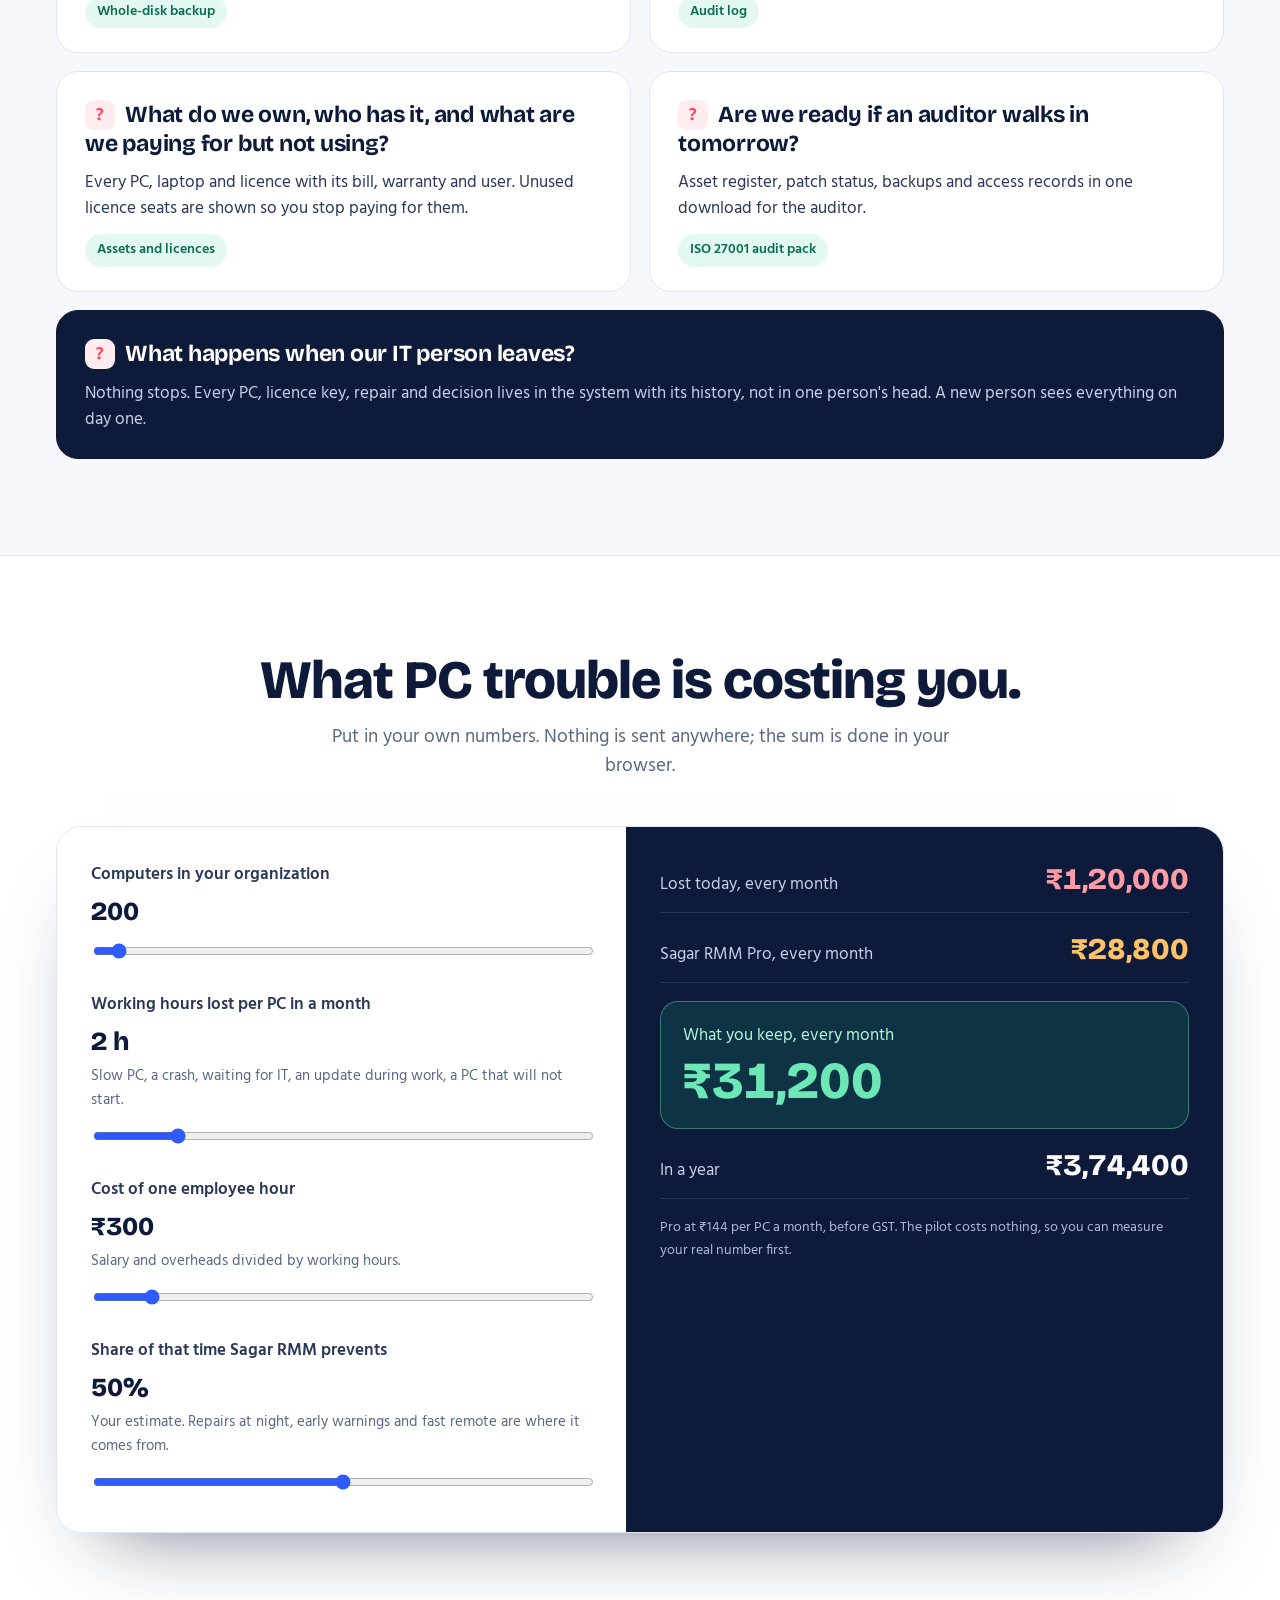
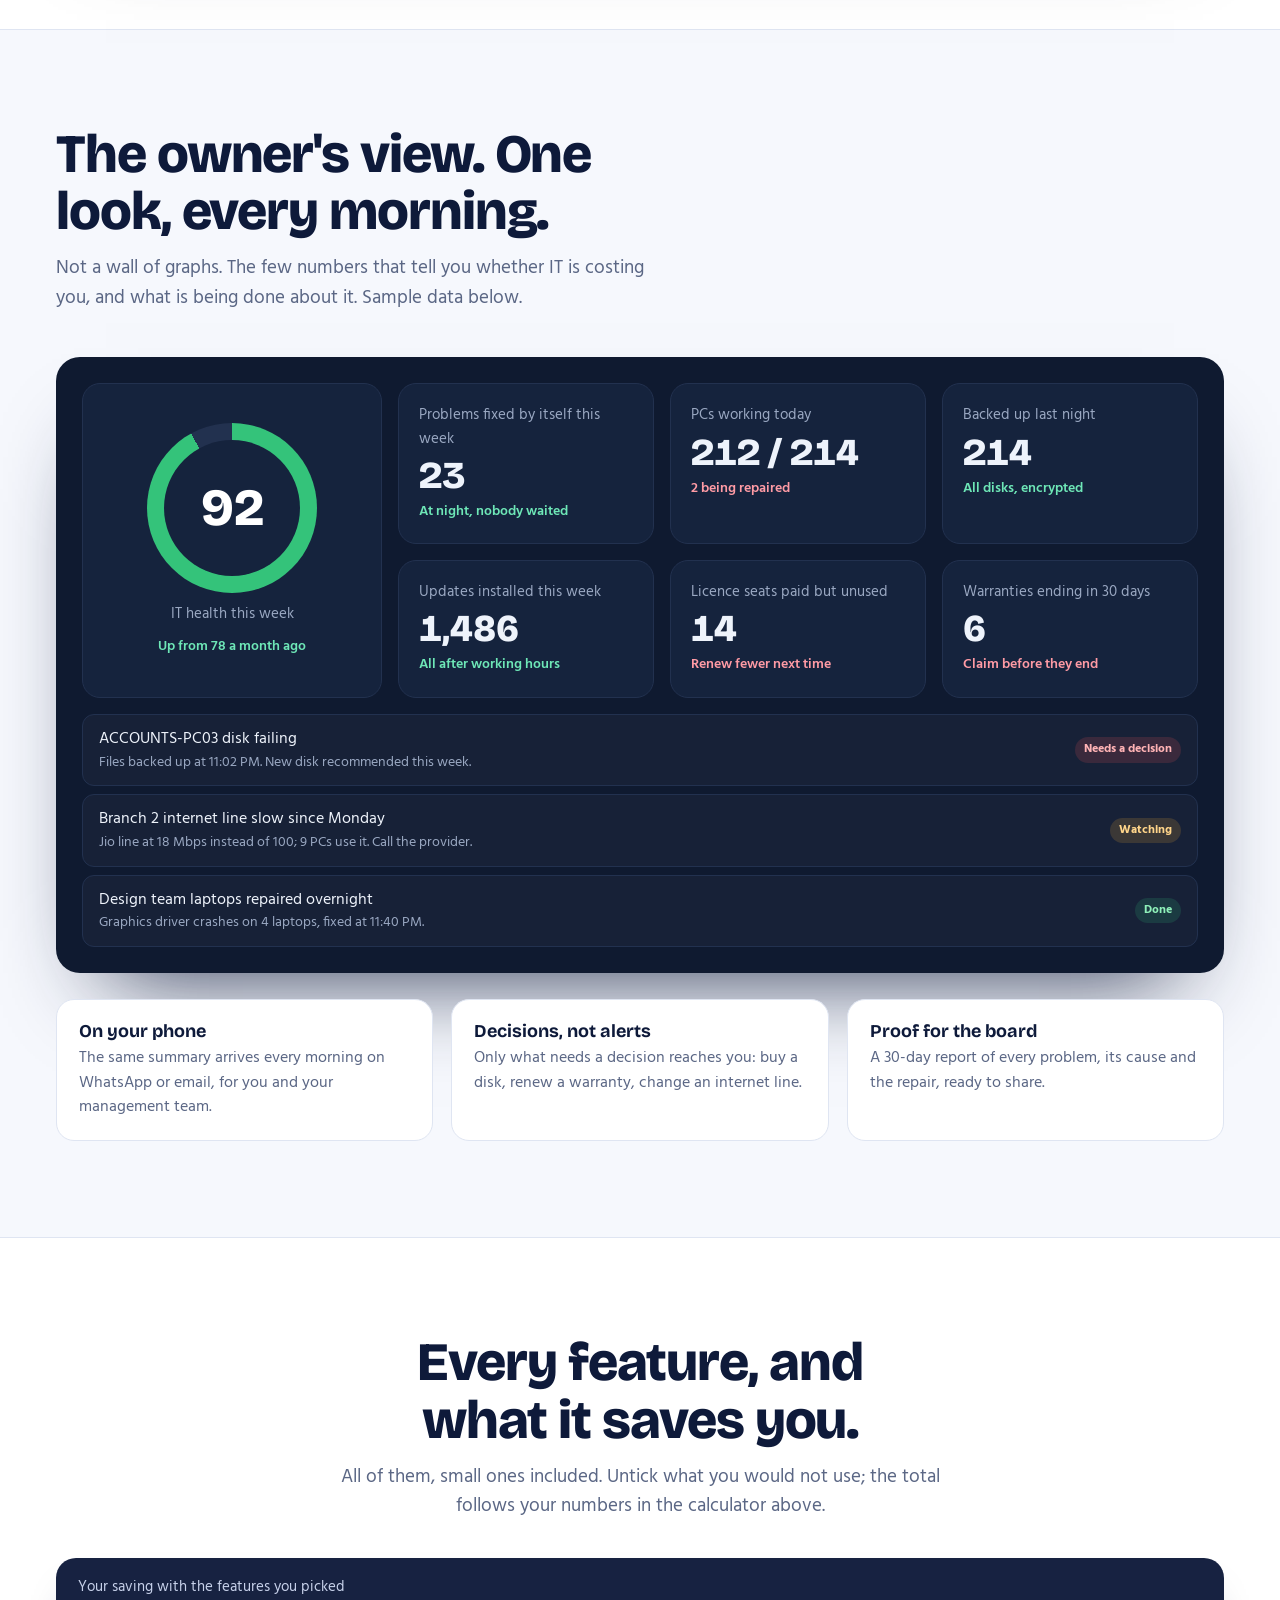
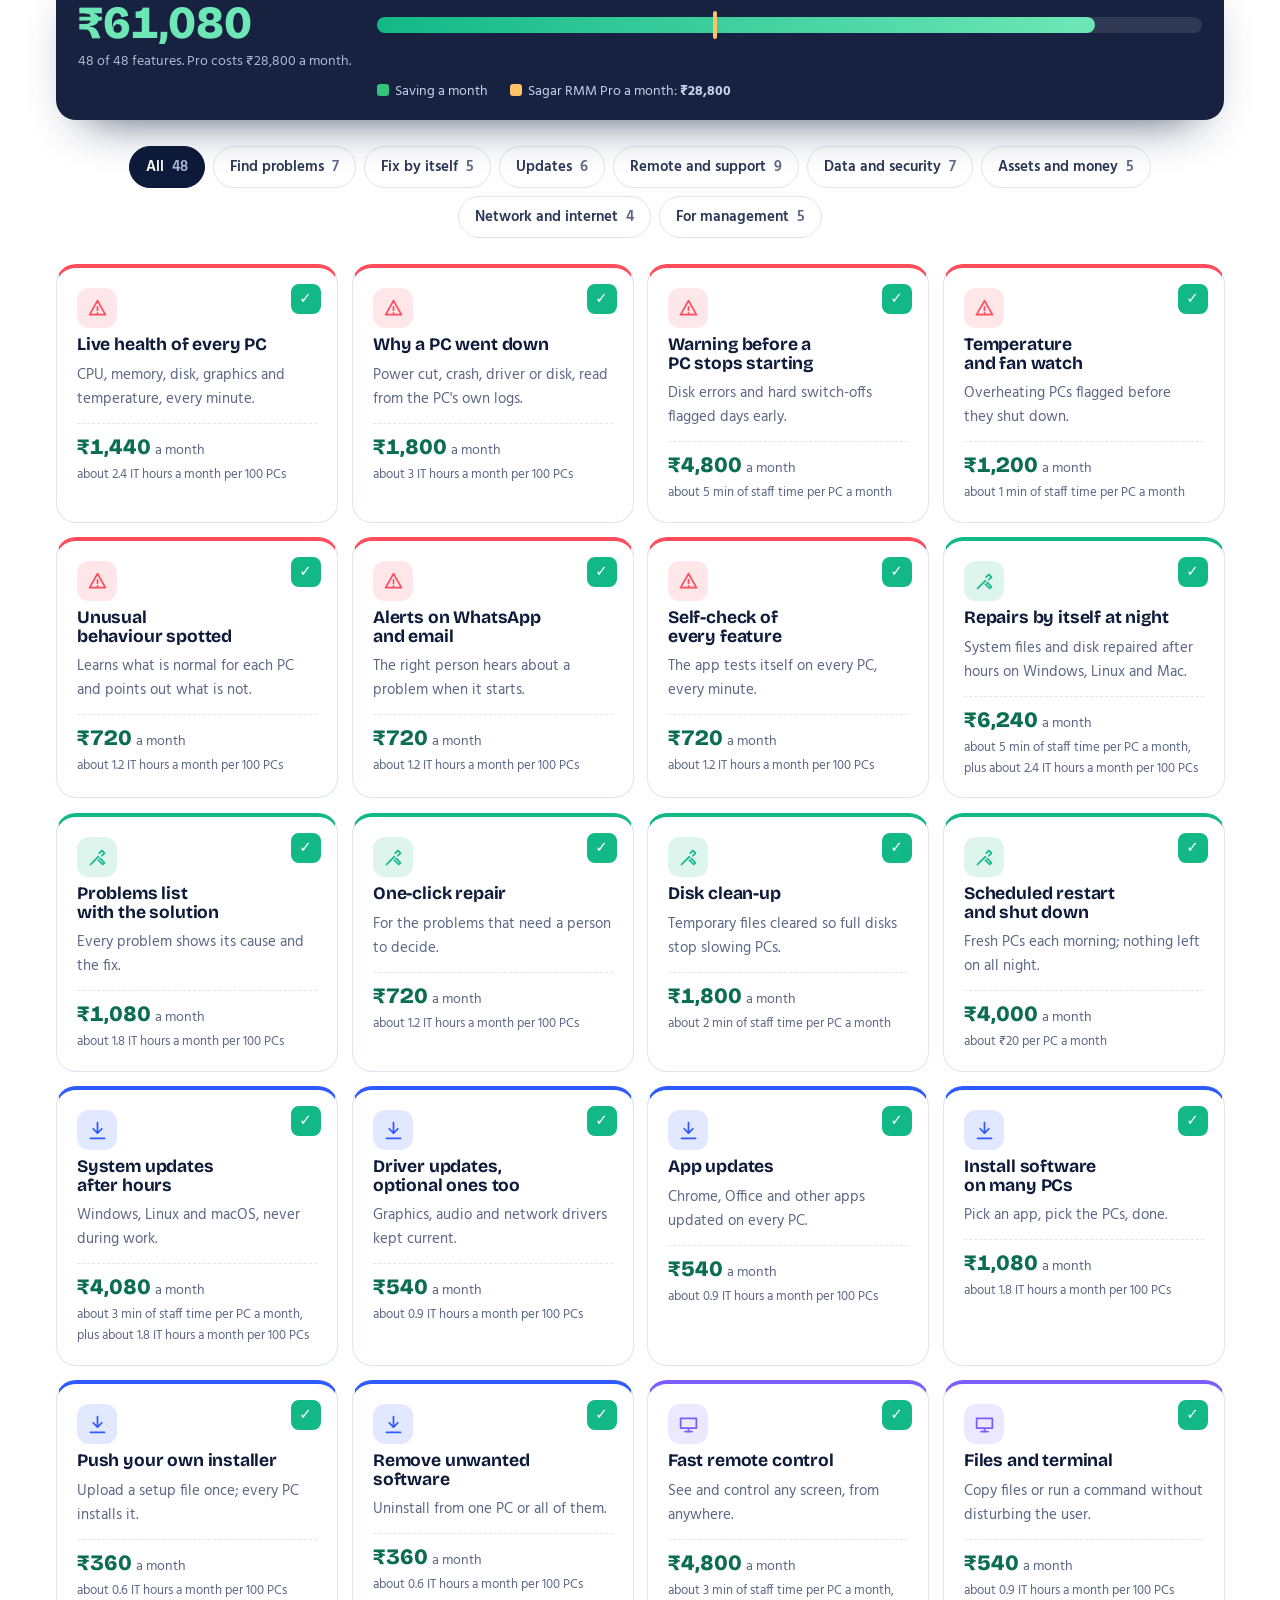
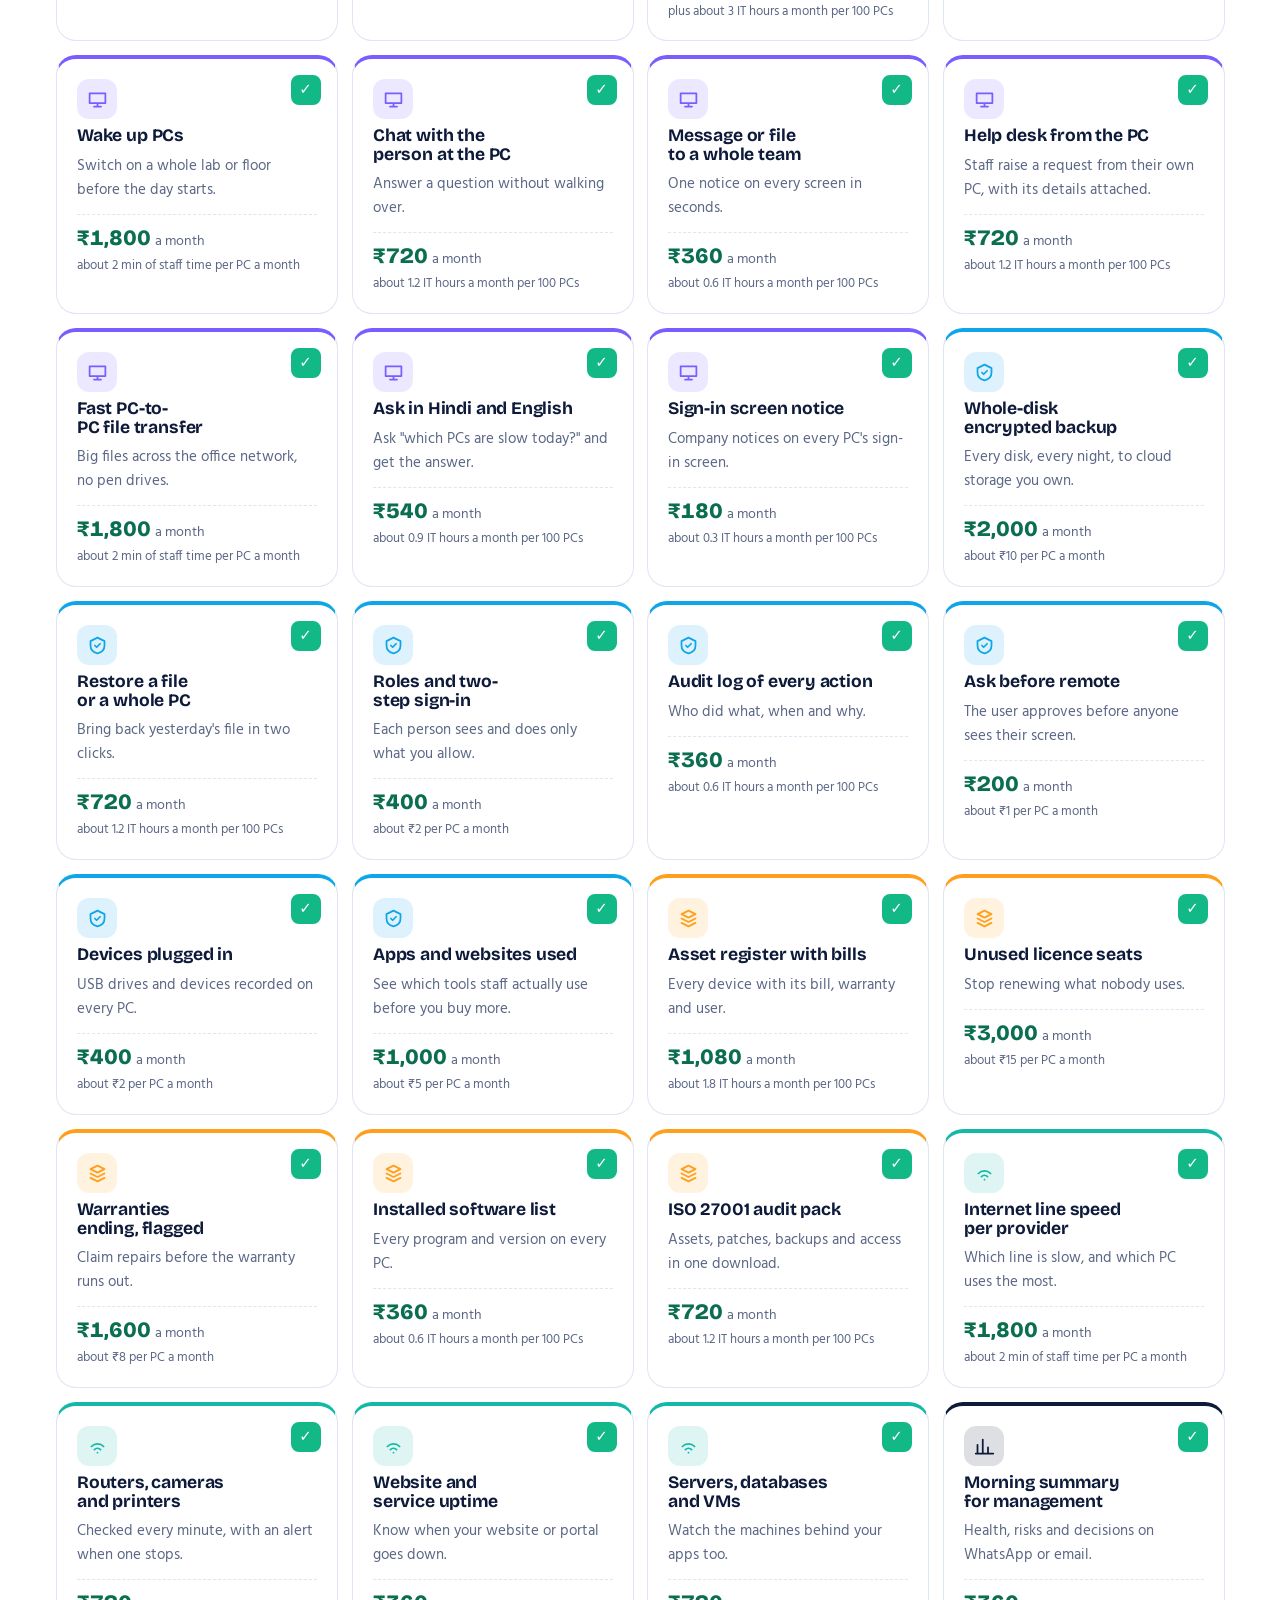
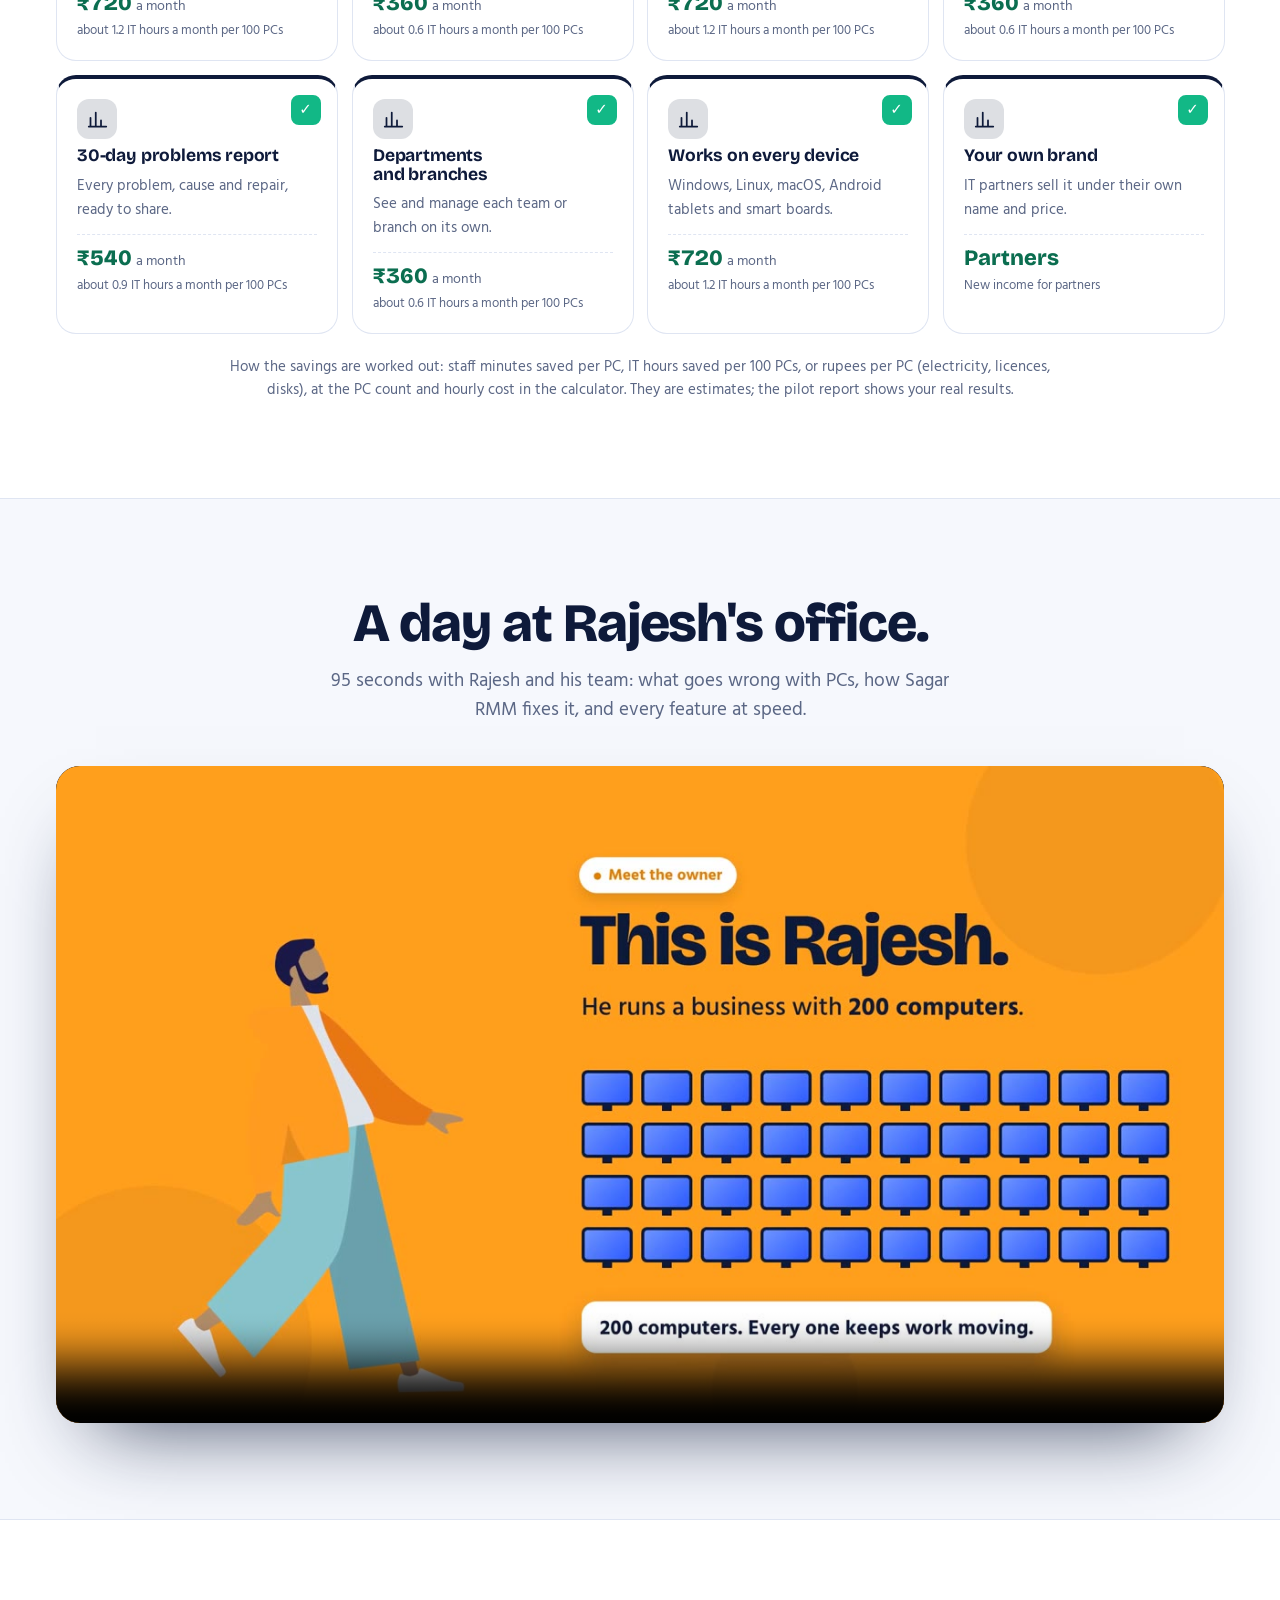
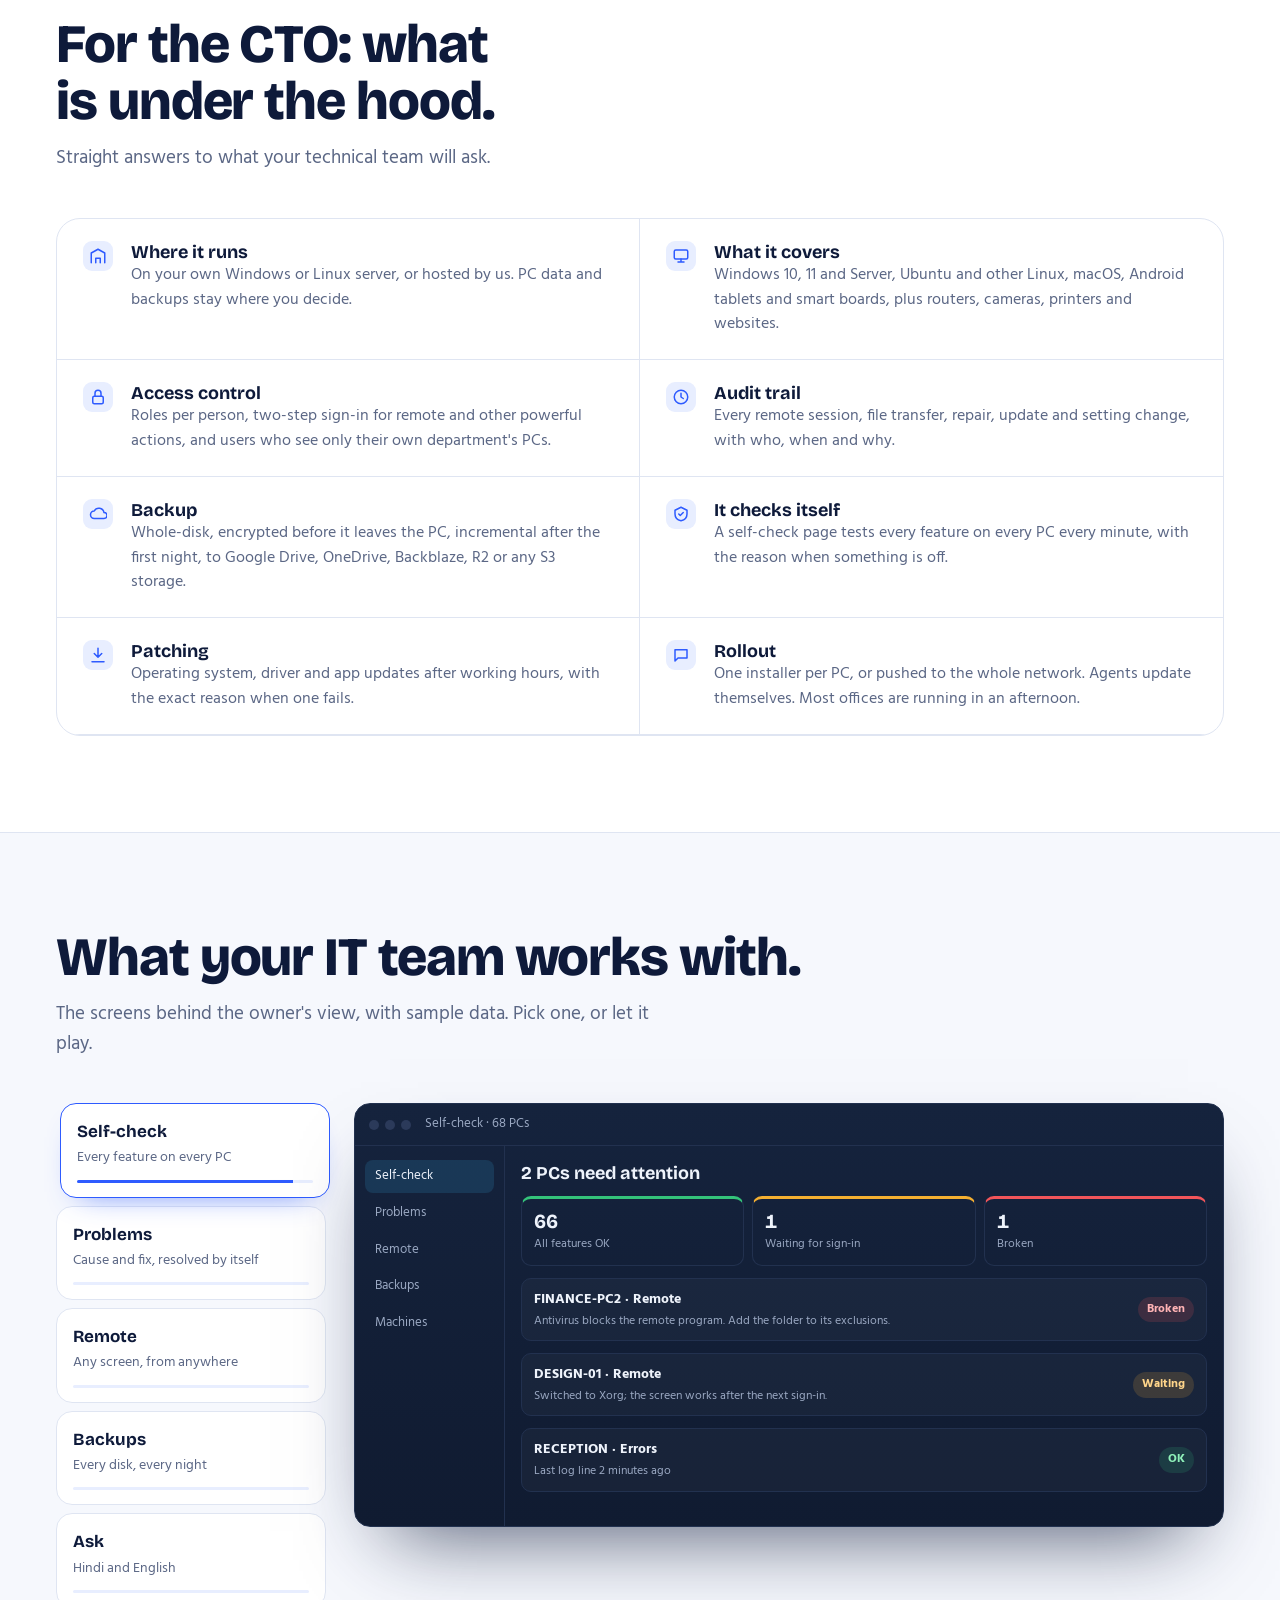
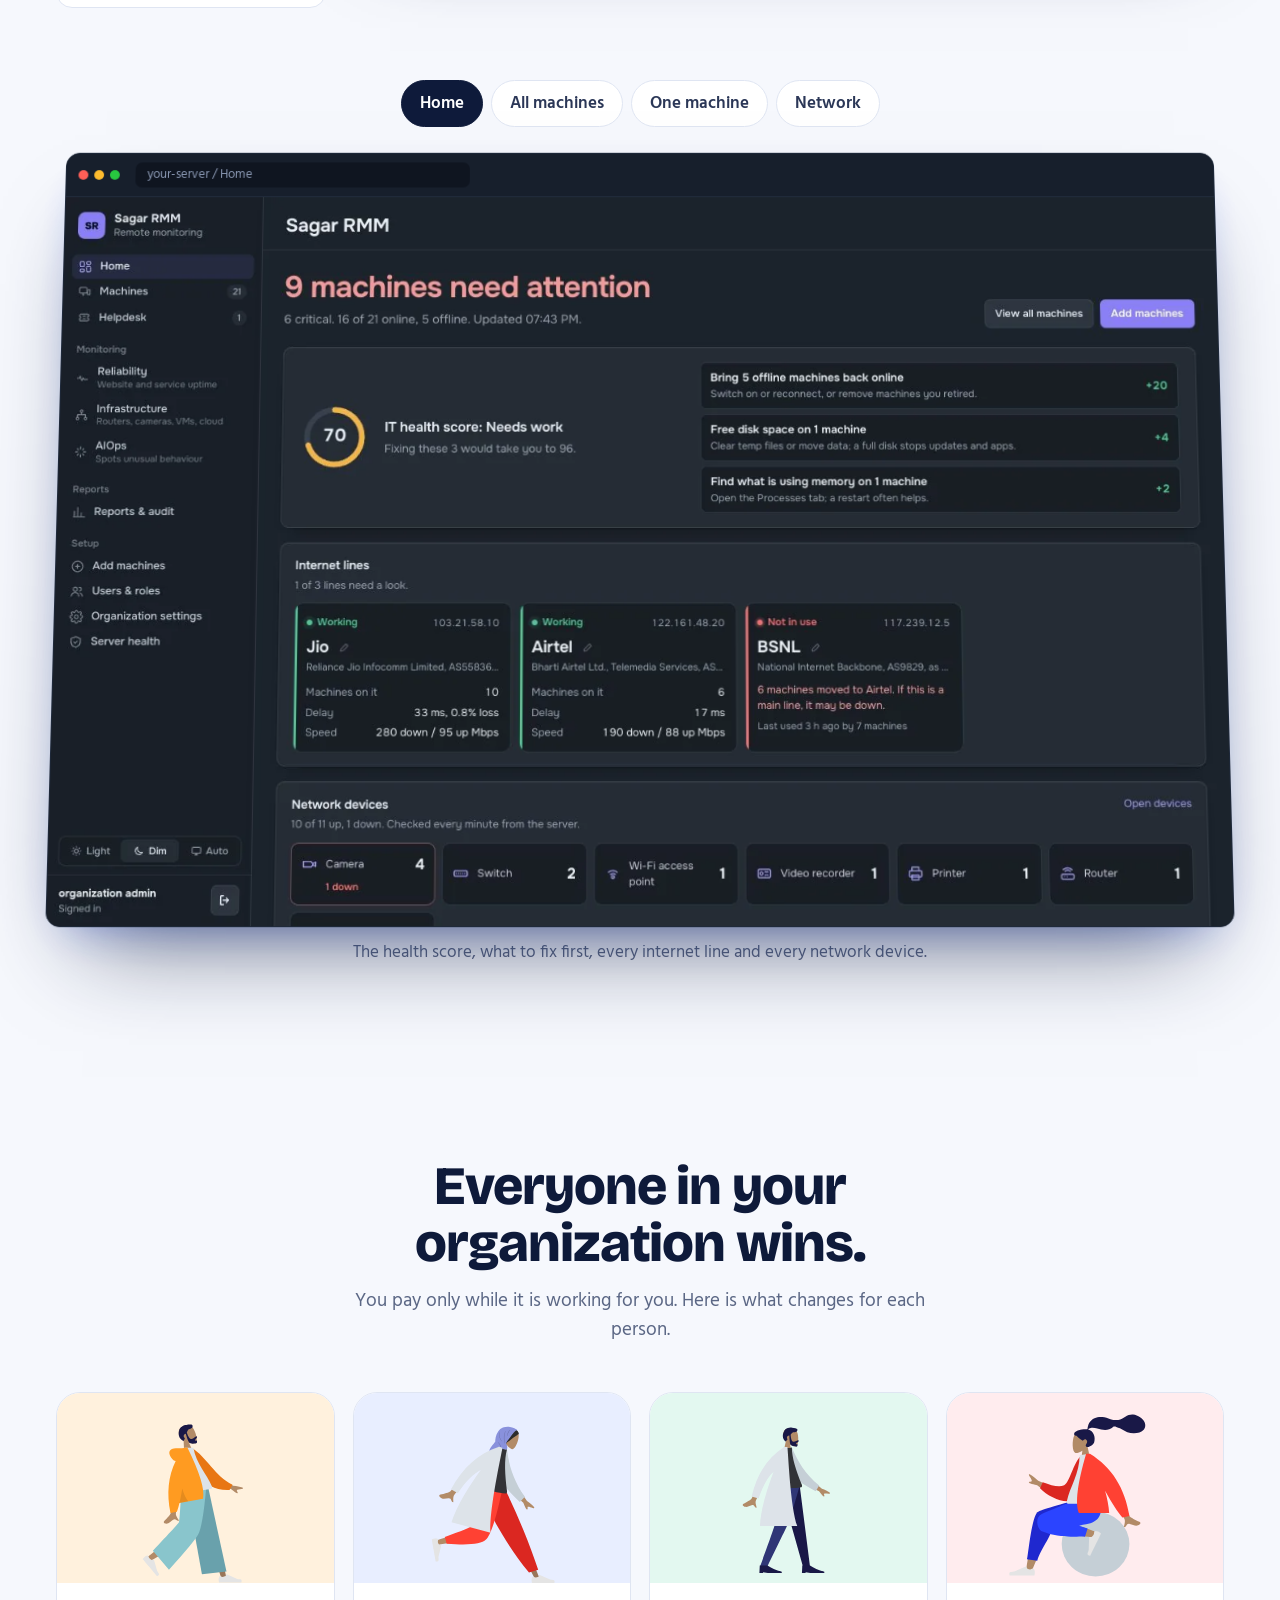
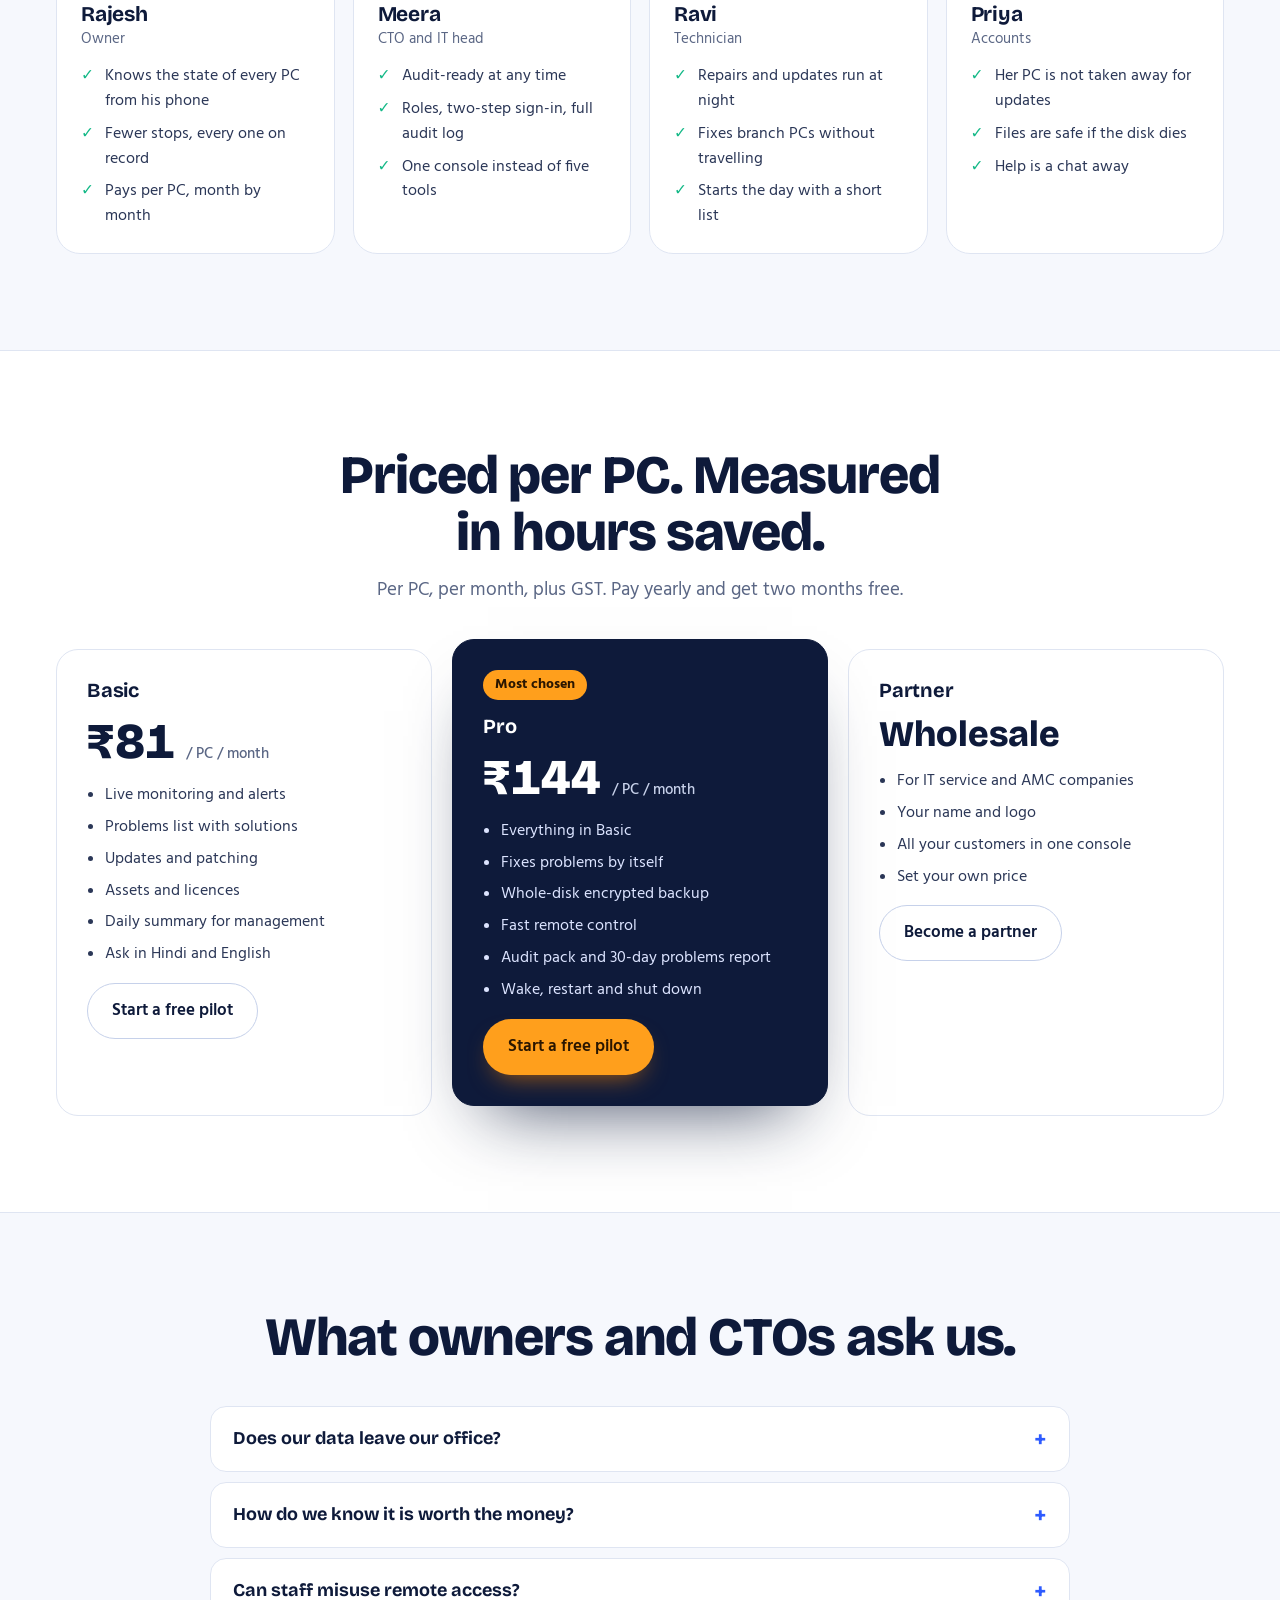
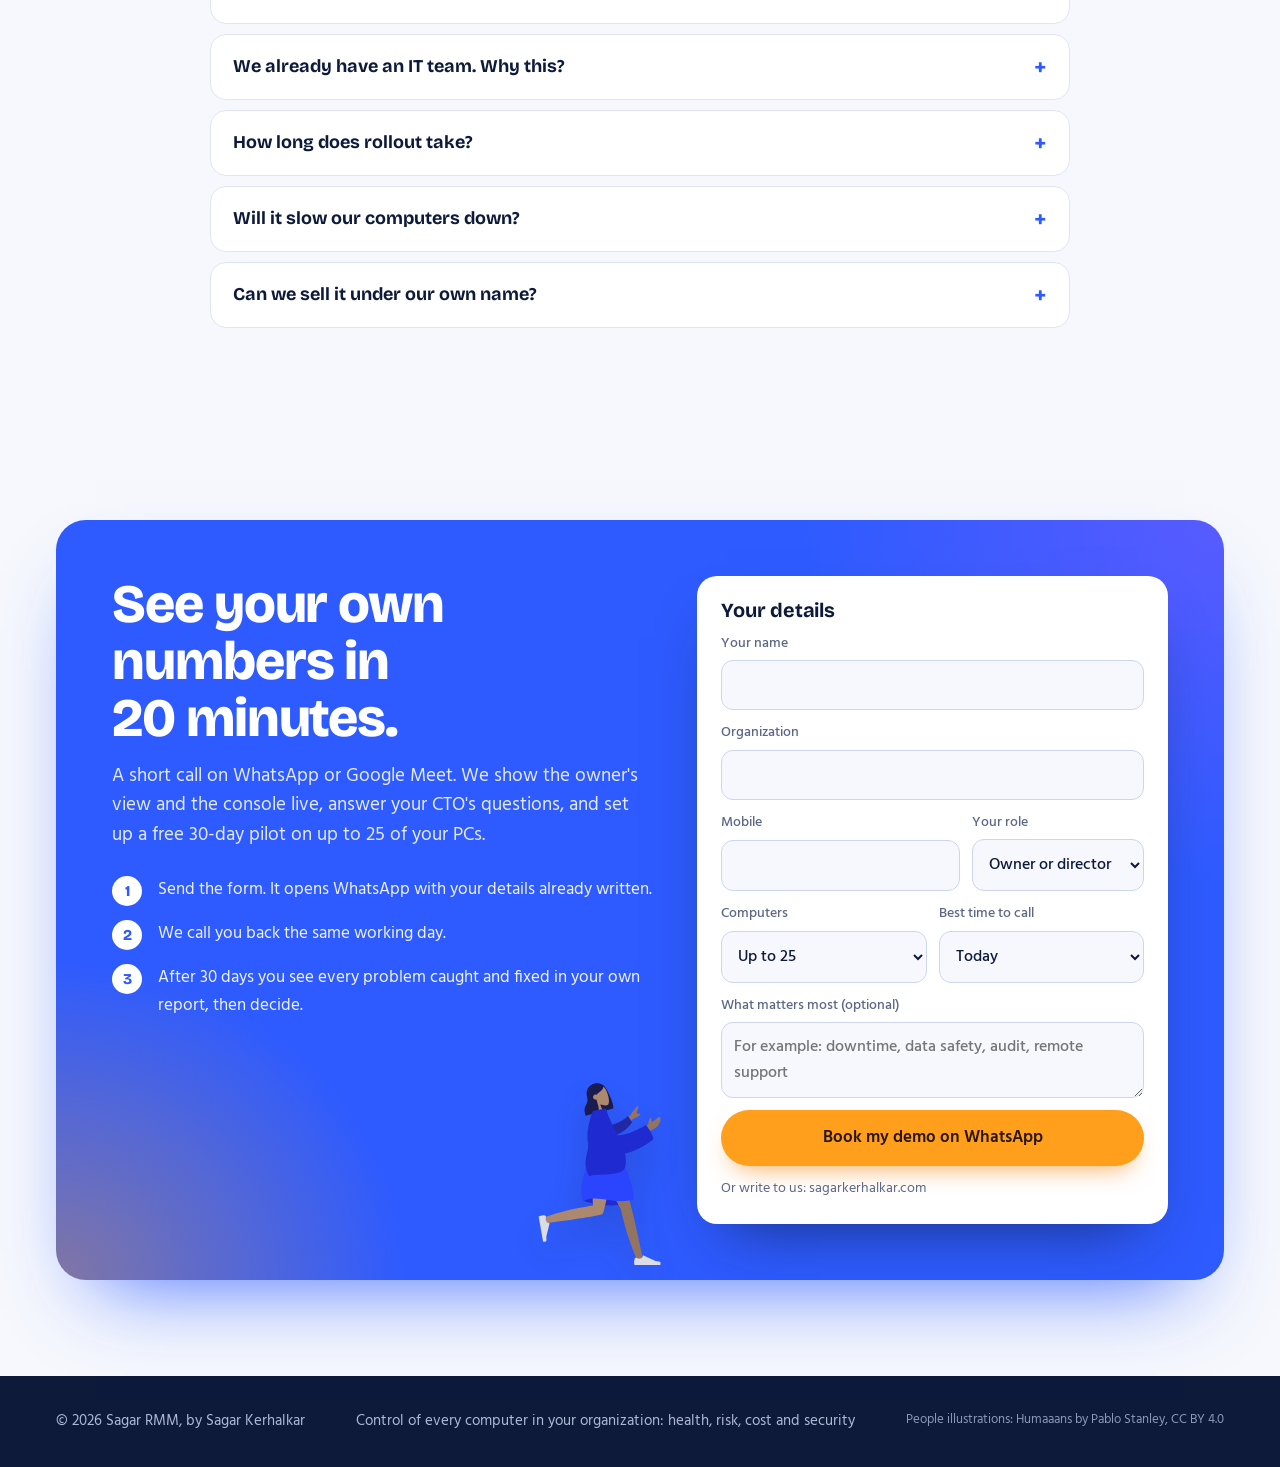
==== commit 1b97abcd: "New 95-second film with people; older films moved off the public site Co-Authored-By: Claude Opus 5." ====
--- a/index.html
+++ b/index.html
@@ -674,12 +674,12 @@
   <section id="film">
     <div class="wrap">
       <div class="head center">
-        <h2>Watch it, from the owner's chair.</h2>
-        <p class="lede">83 seconds: what PC trouble costs, and how Sagar RMM gives you control of it.</p>
+        <h2>A day at Rajesh's office.</h2>
+        <p class="lede">95 seconds with Rajesh and his team: what goes wrong with PCs, how Sagar RMM fixes it, and every feature at speed.</p>
       </div>
       <div class="film">
-        <video controls playsinline preload="metadata" poster="media/owners-film-poster.jpg">
-          <source src="media/owners-film.mp4" type="video/mp4">
+        <video controls playsinline preload="metadata" poster="media/sagar-rmm-film-poster.jpg">
+          <source src="media/sagar-rmm-film.mp4" type="video/mp4">
         </video>
       </div>
     </div>
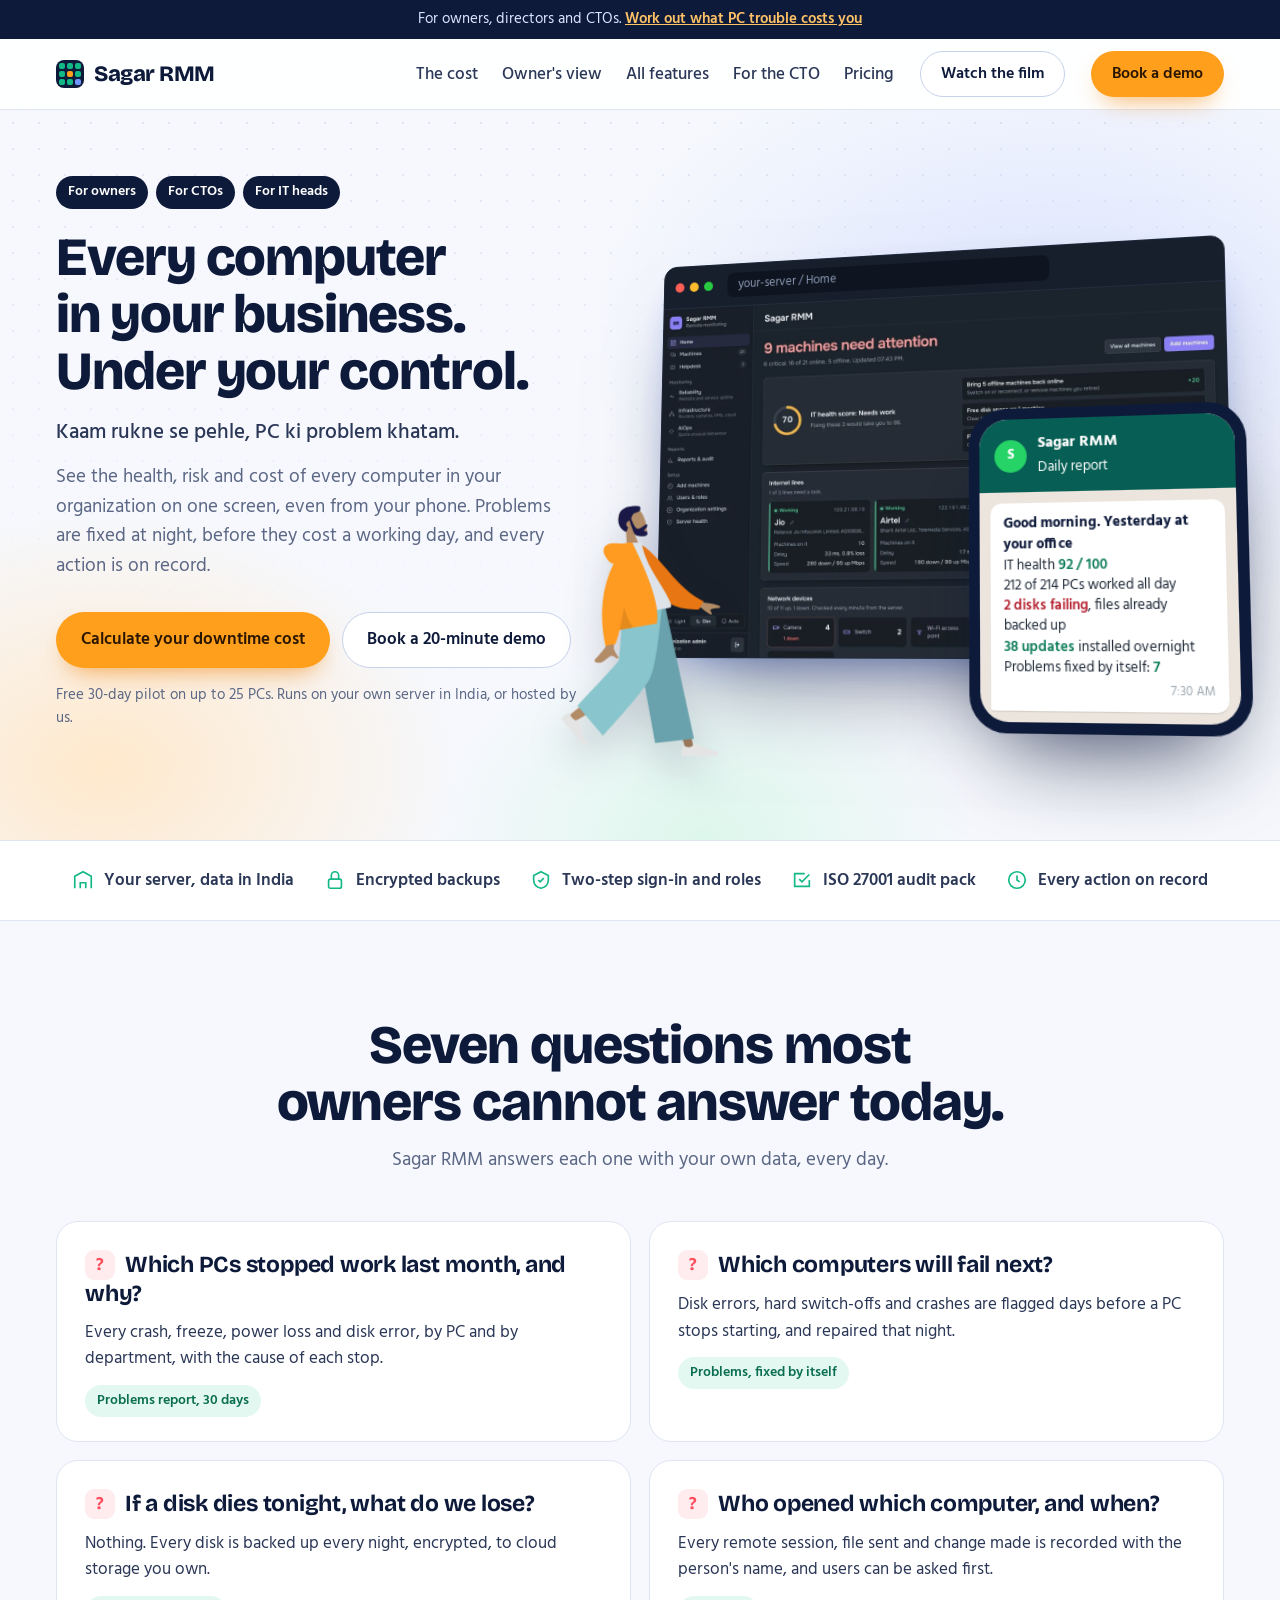
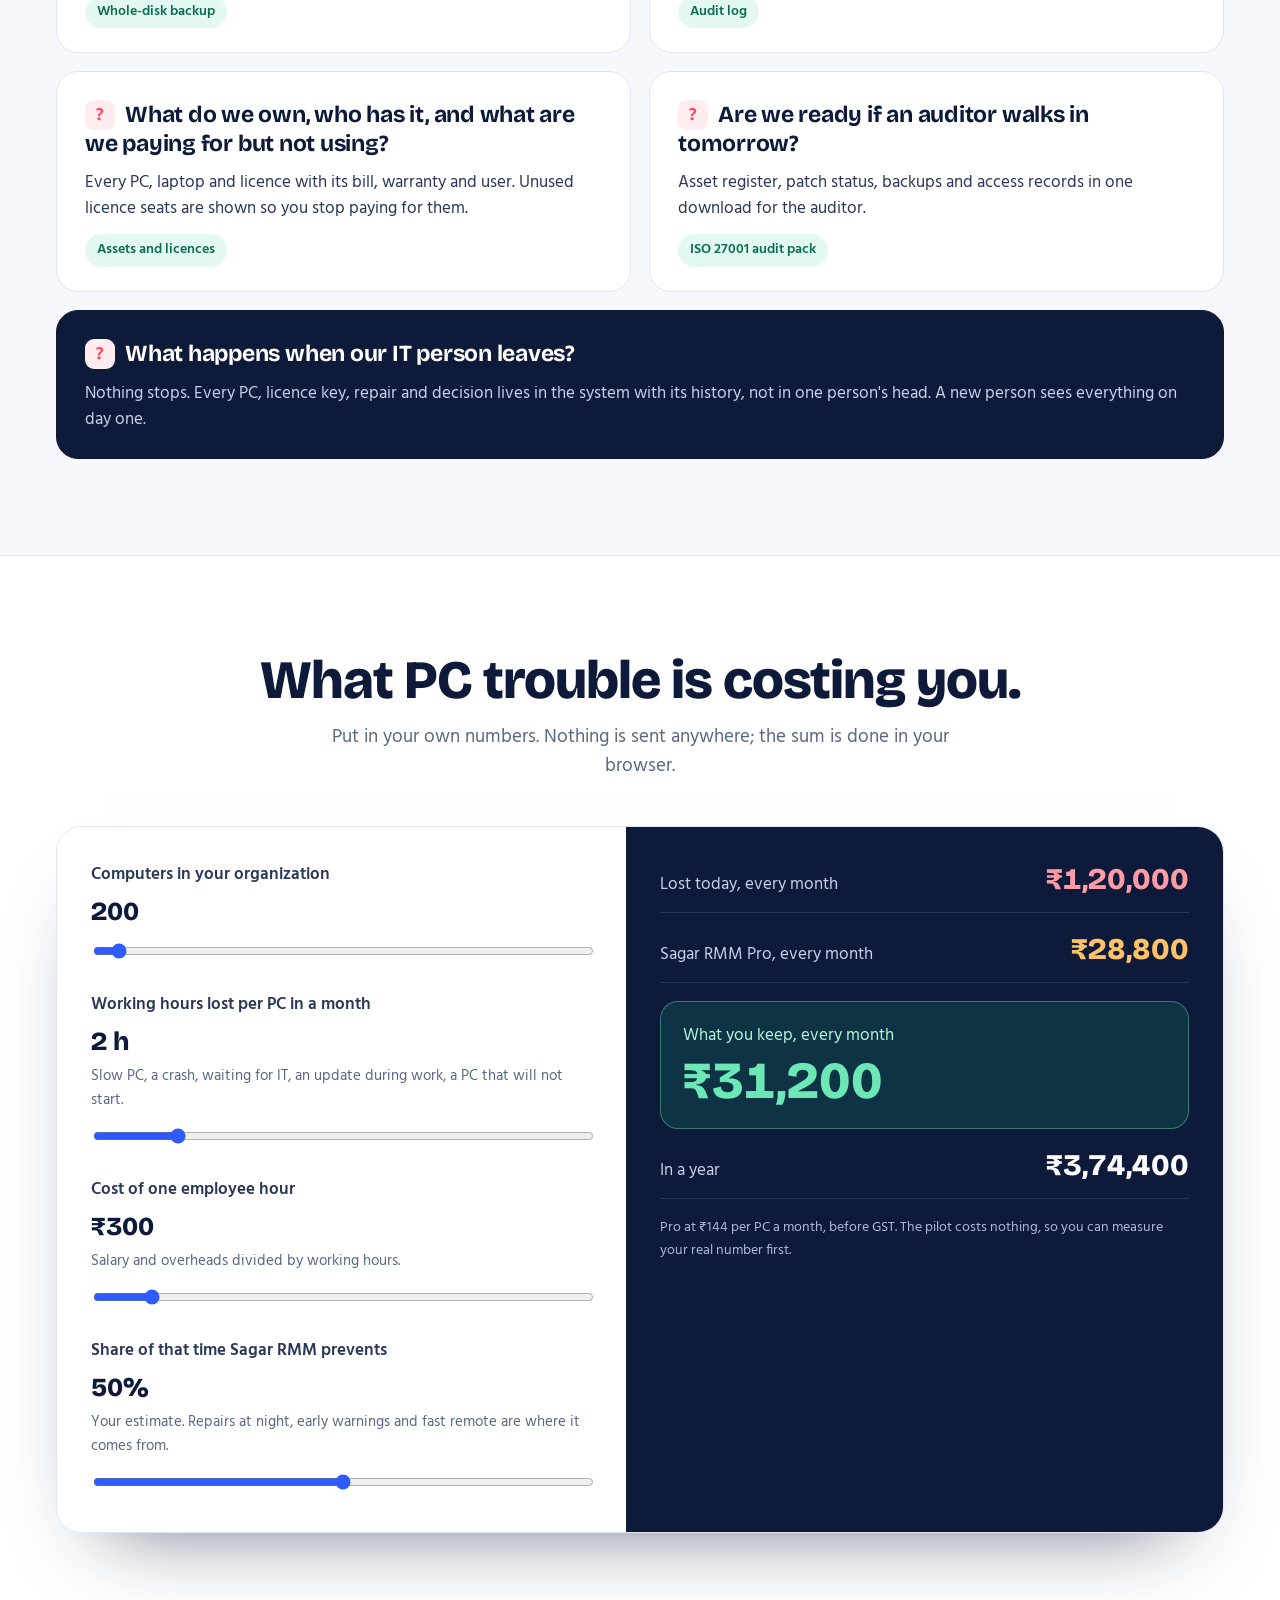
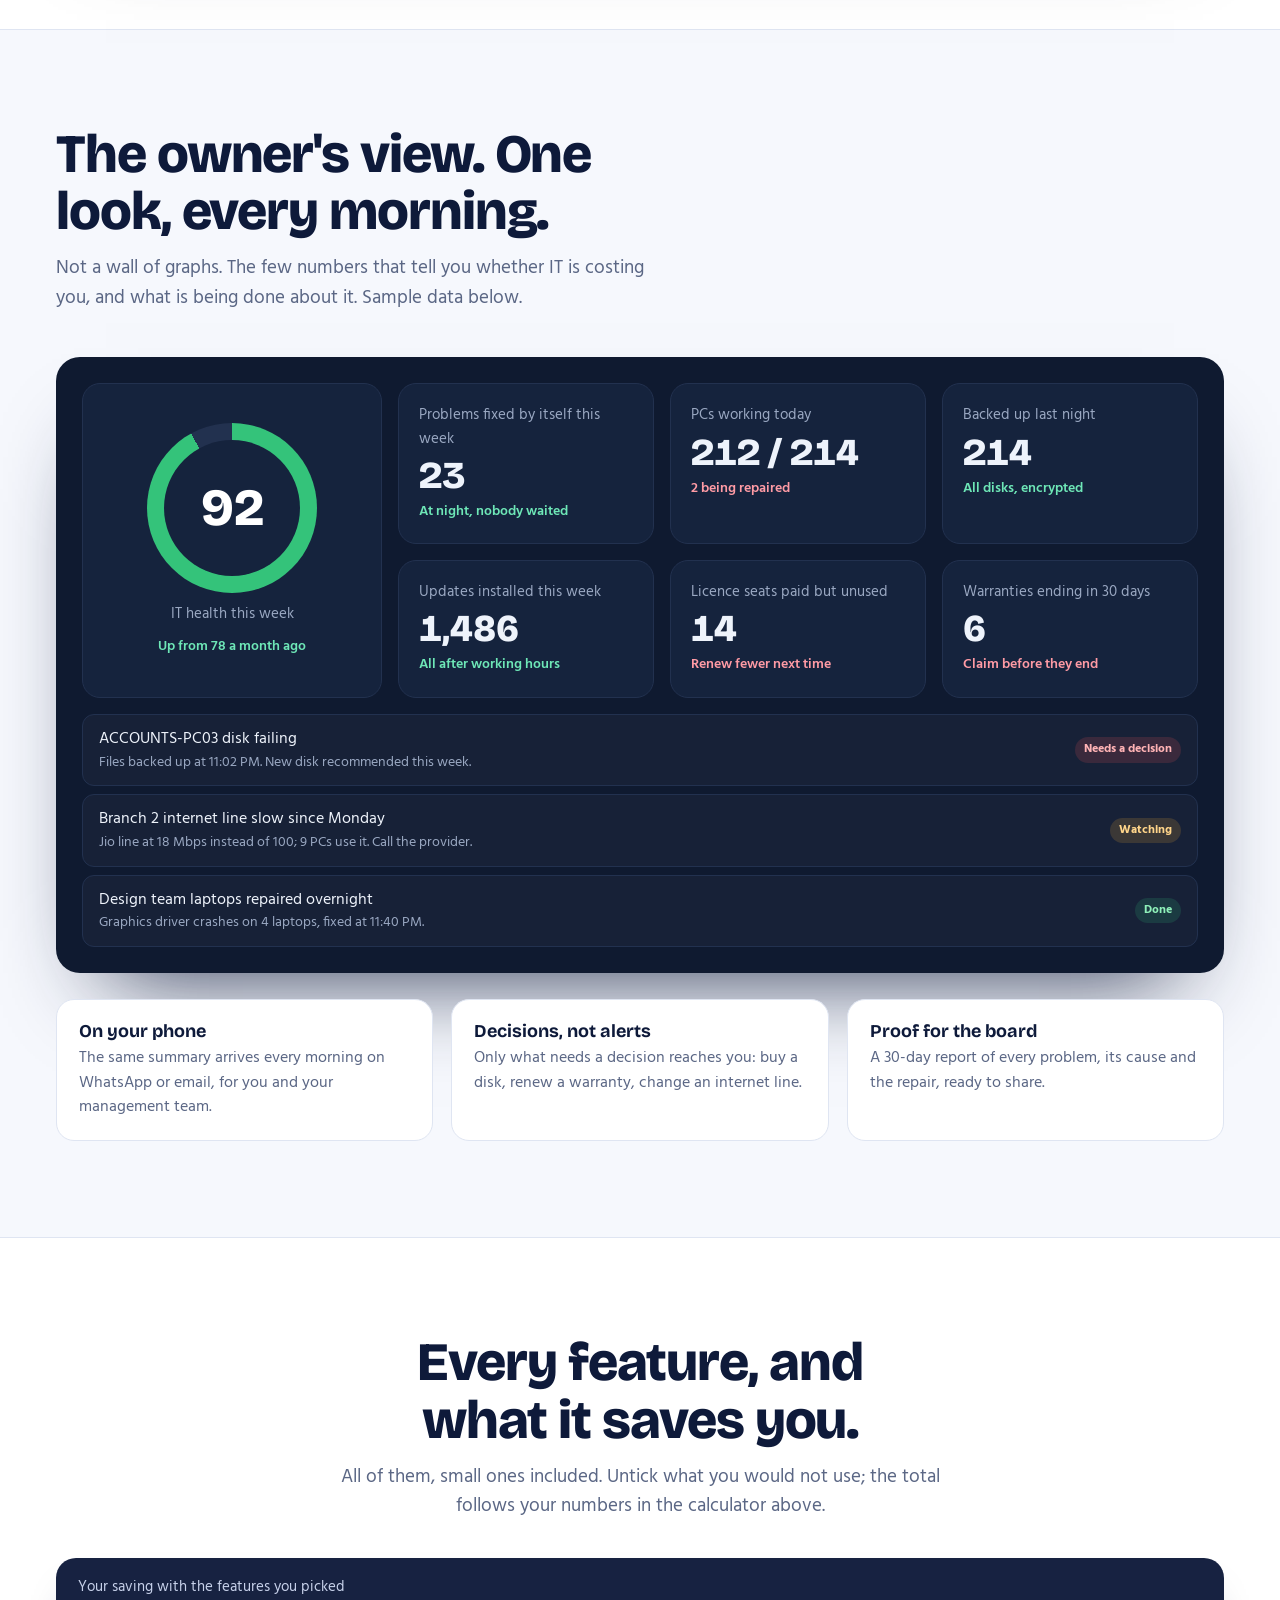
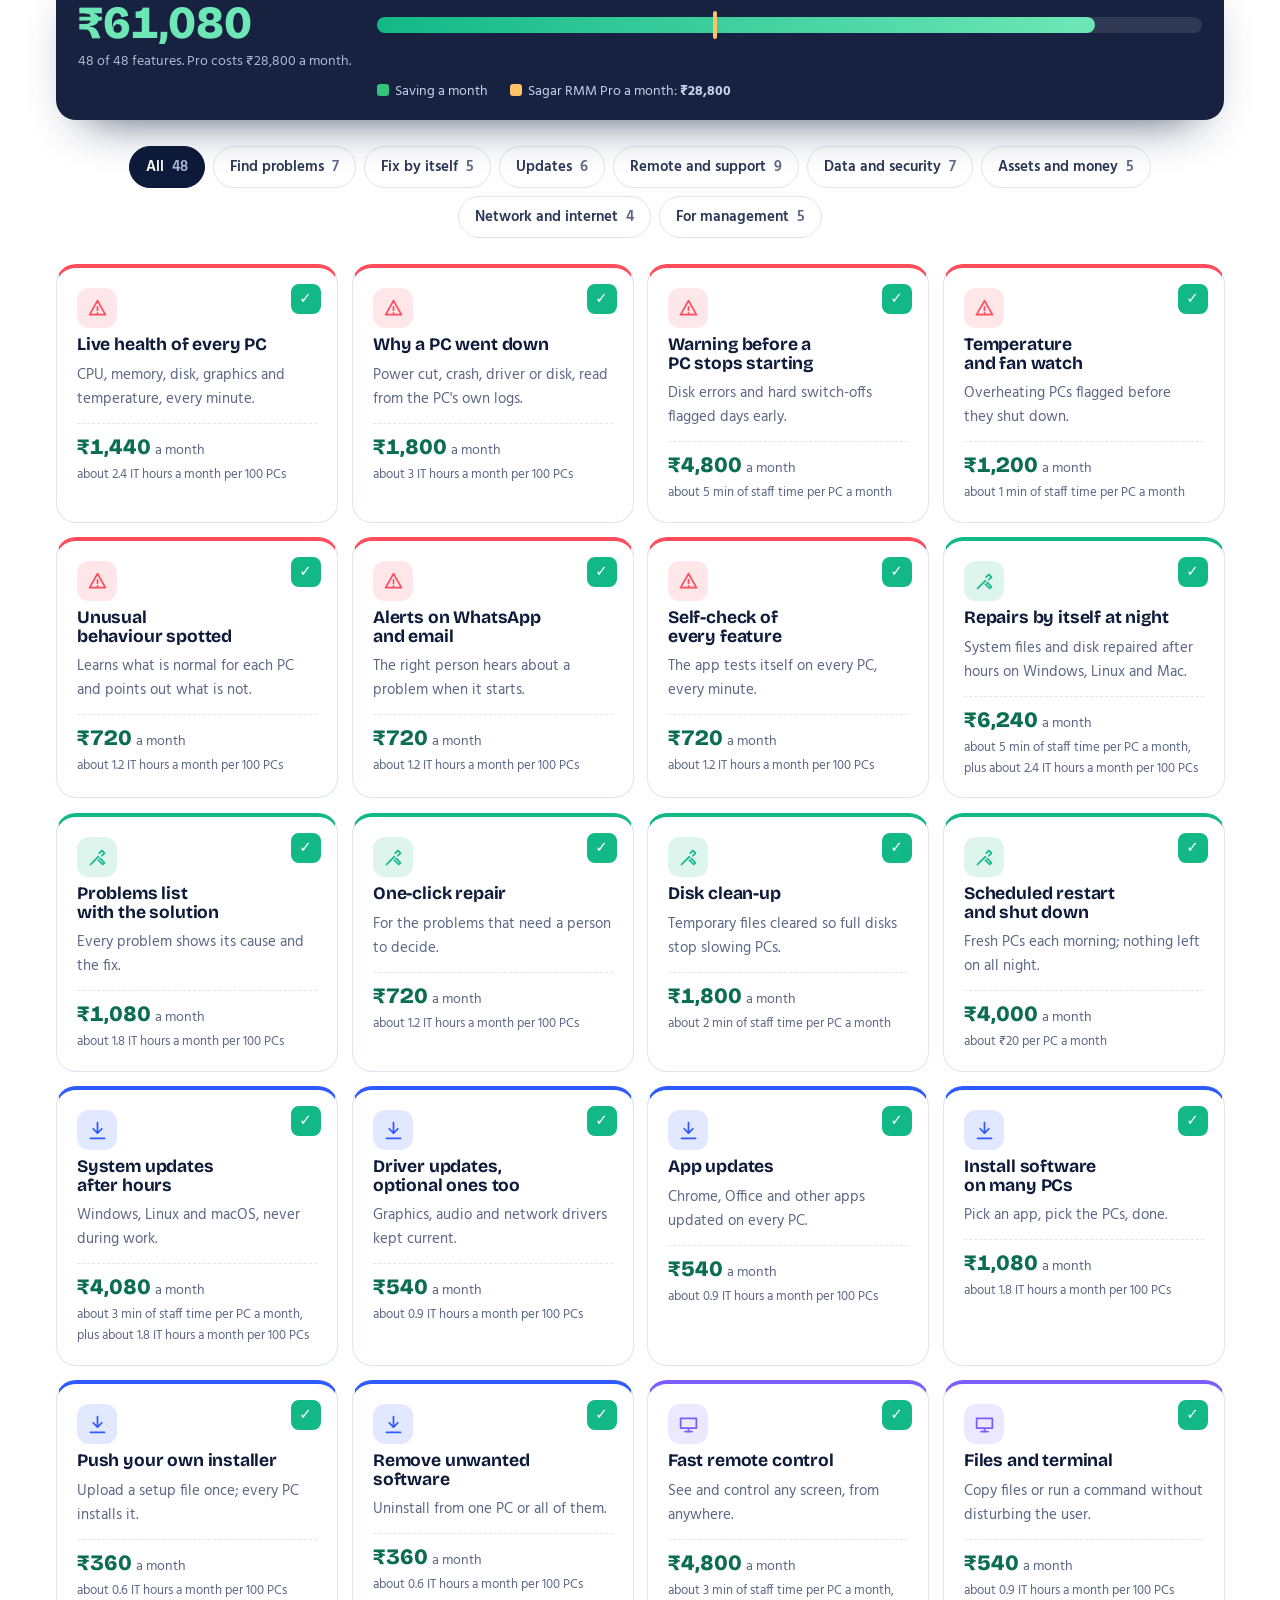
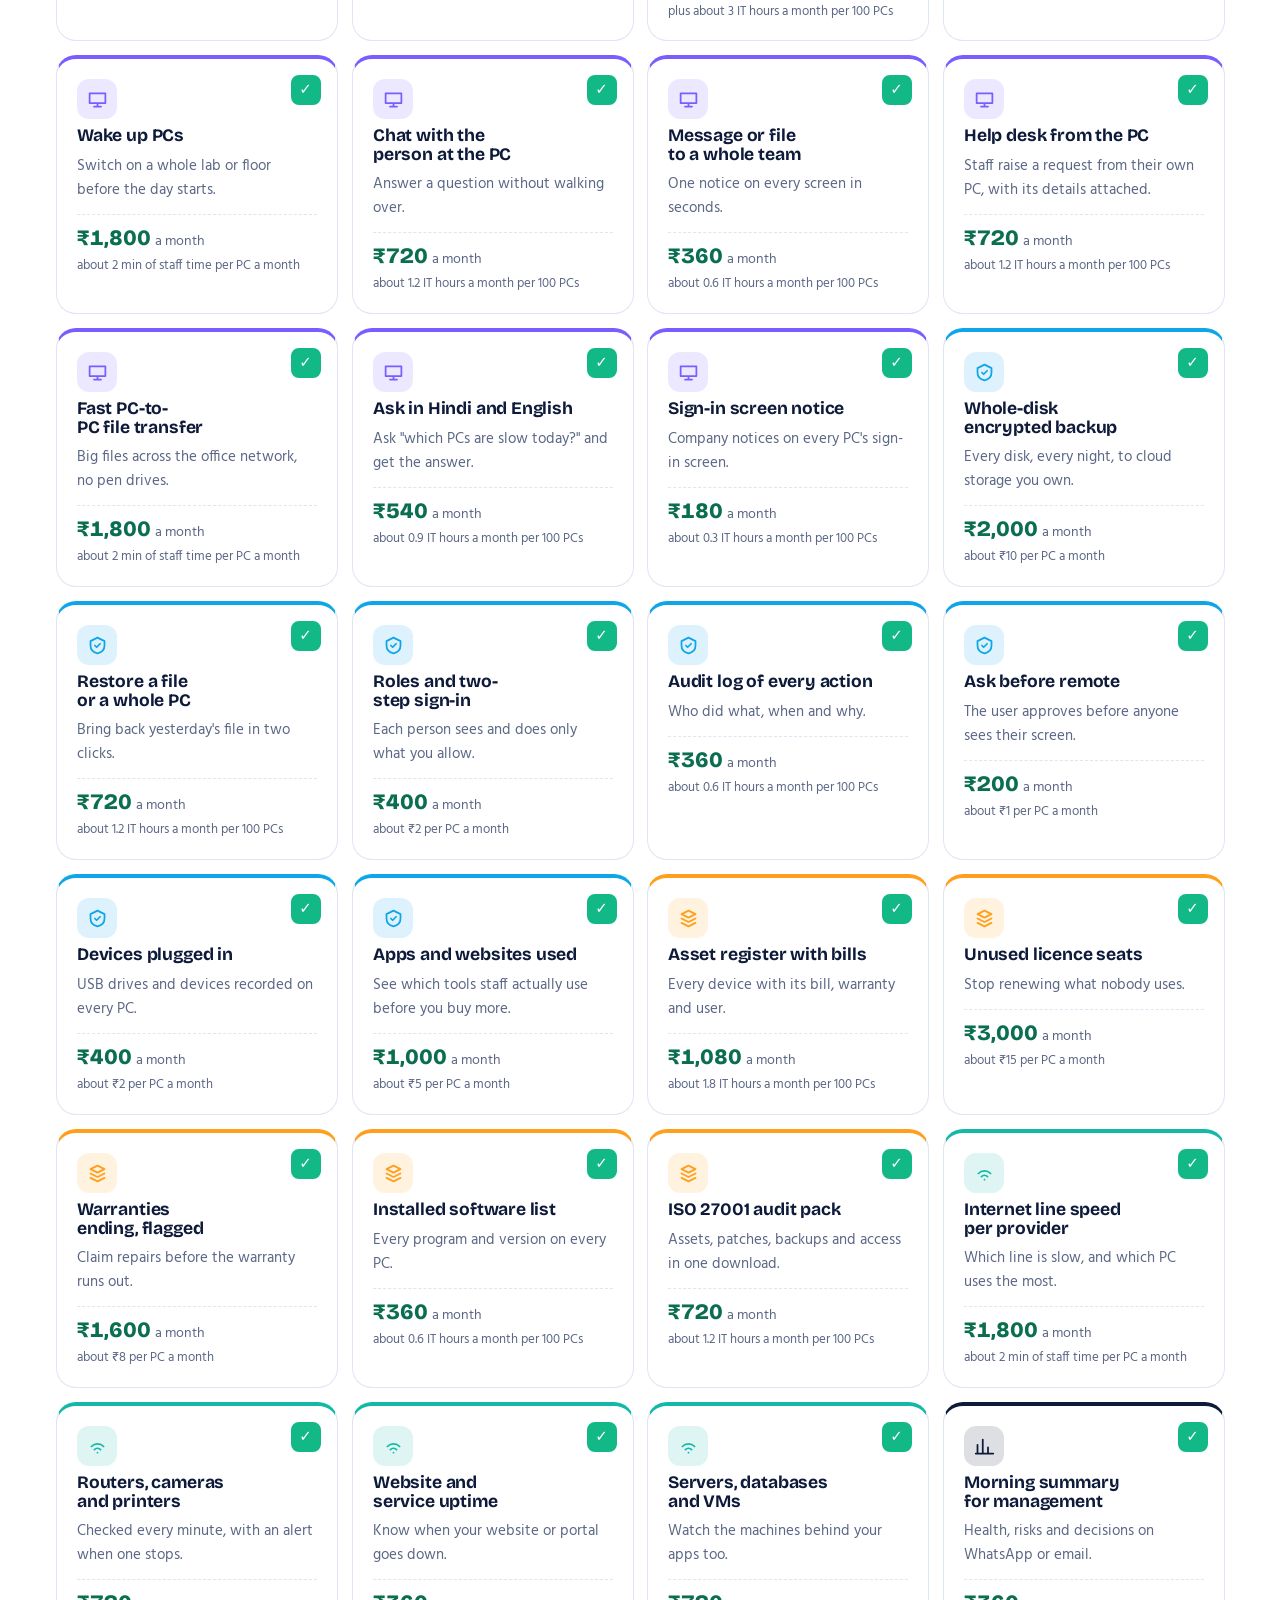
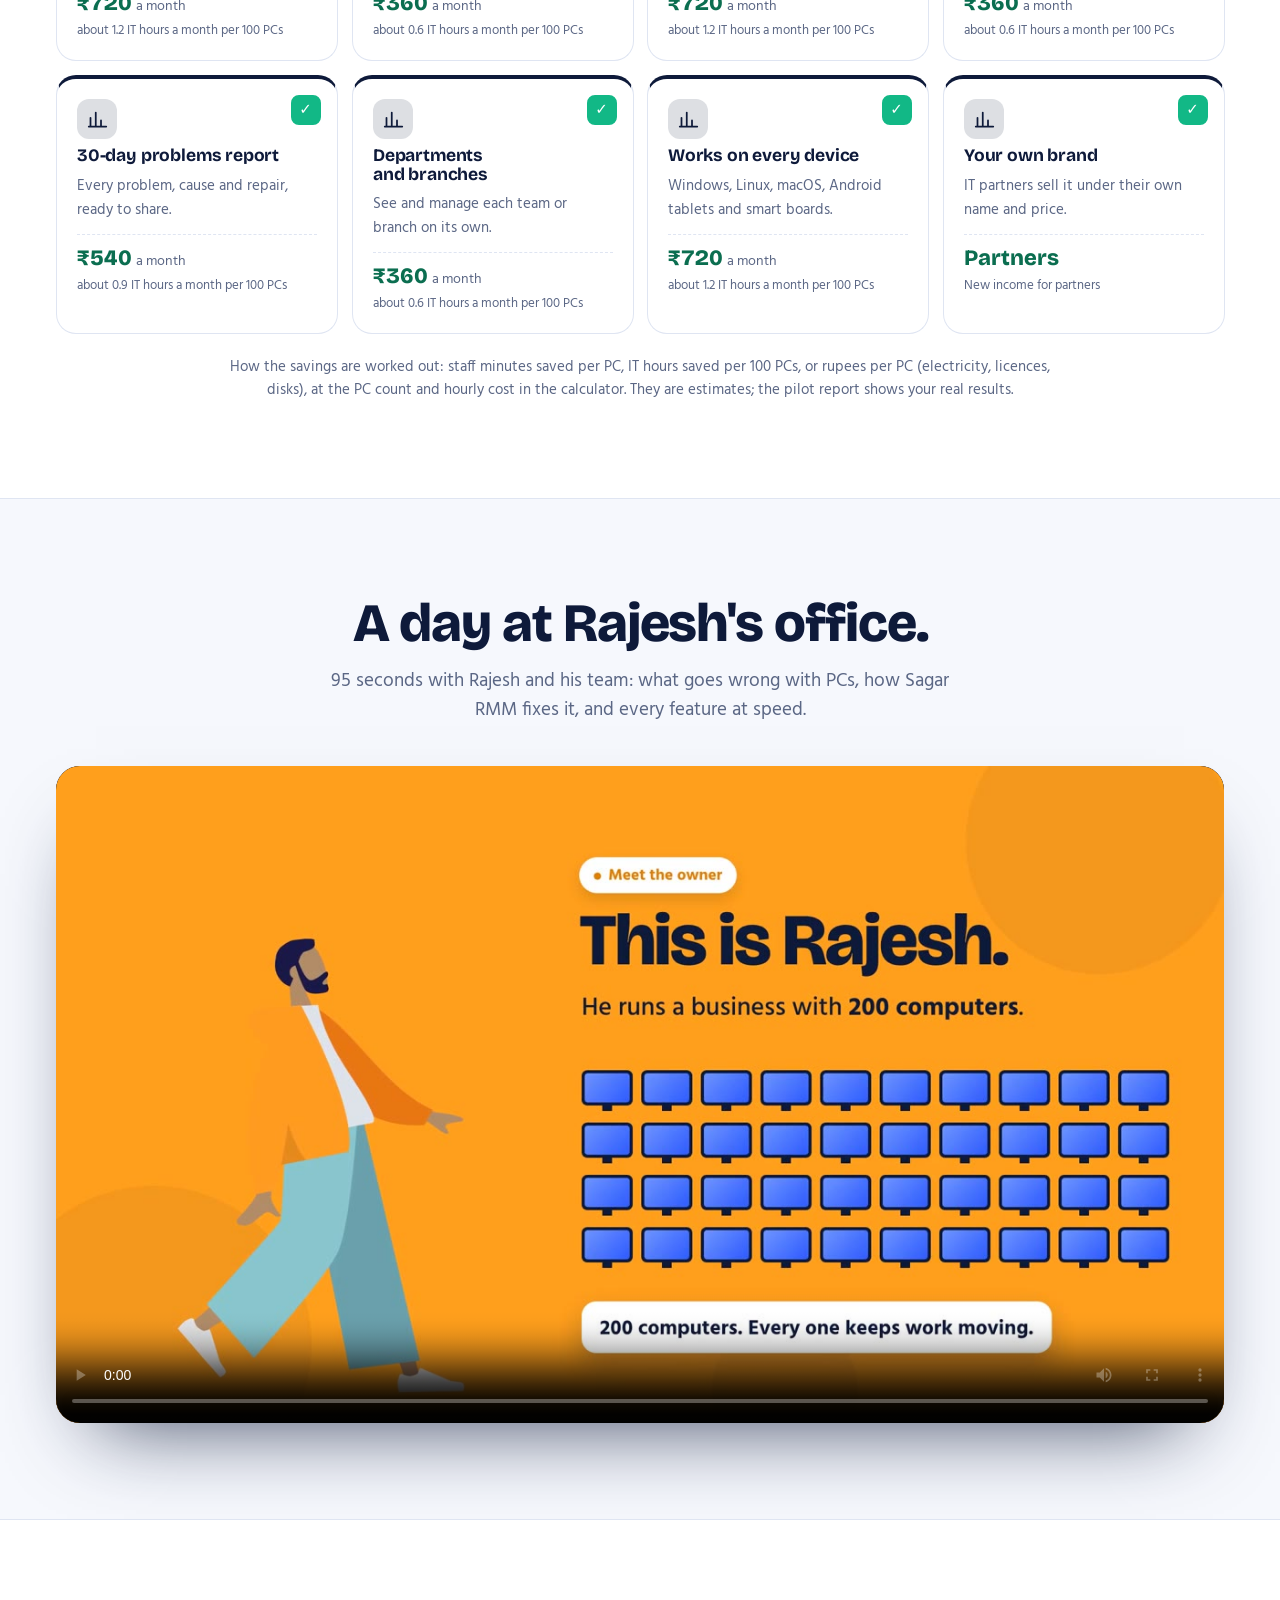
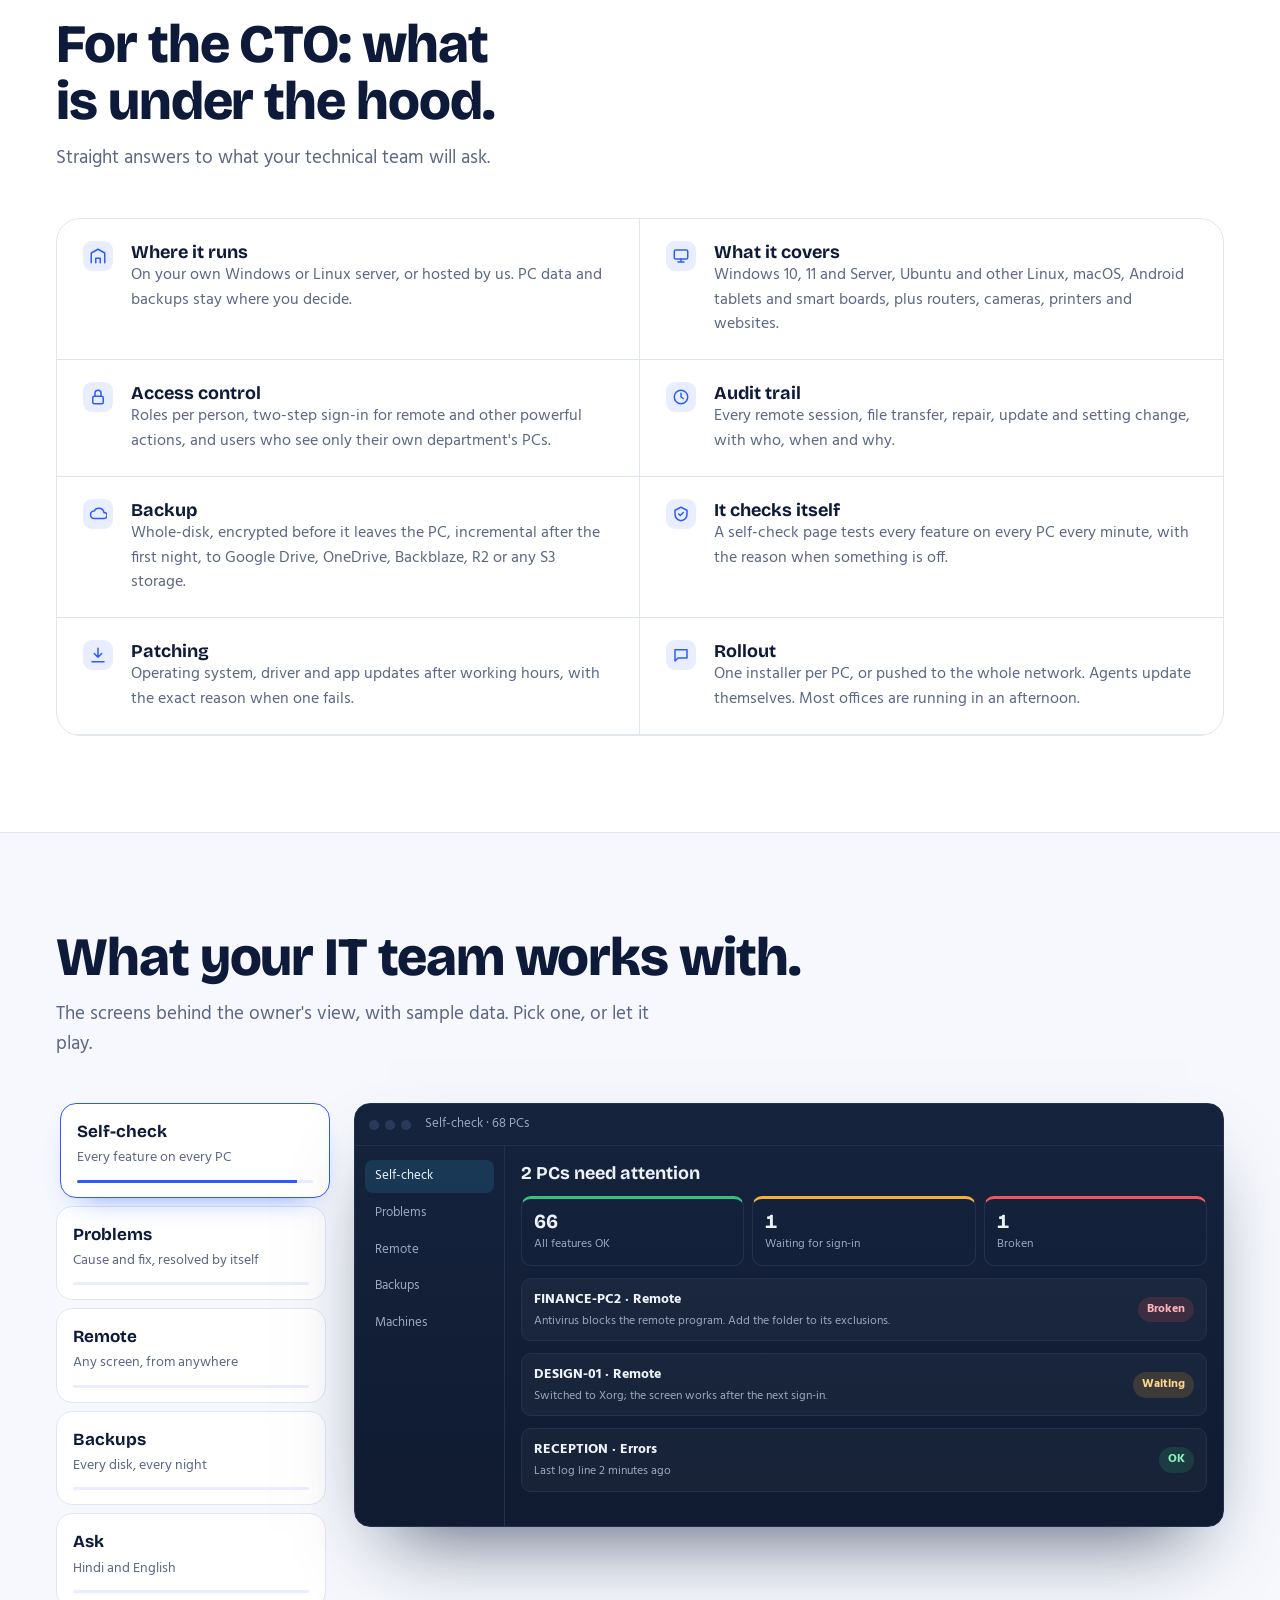
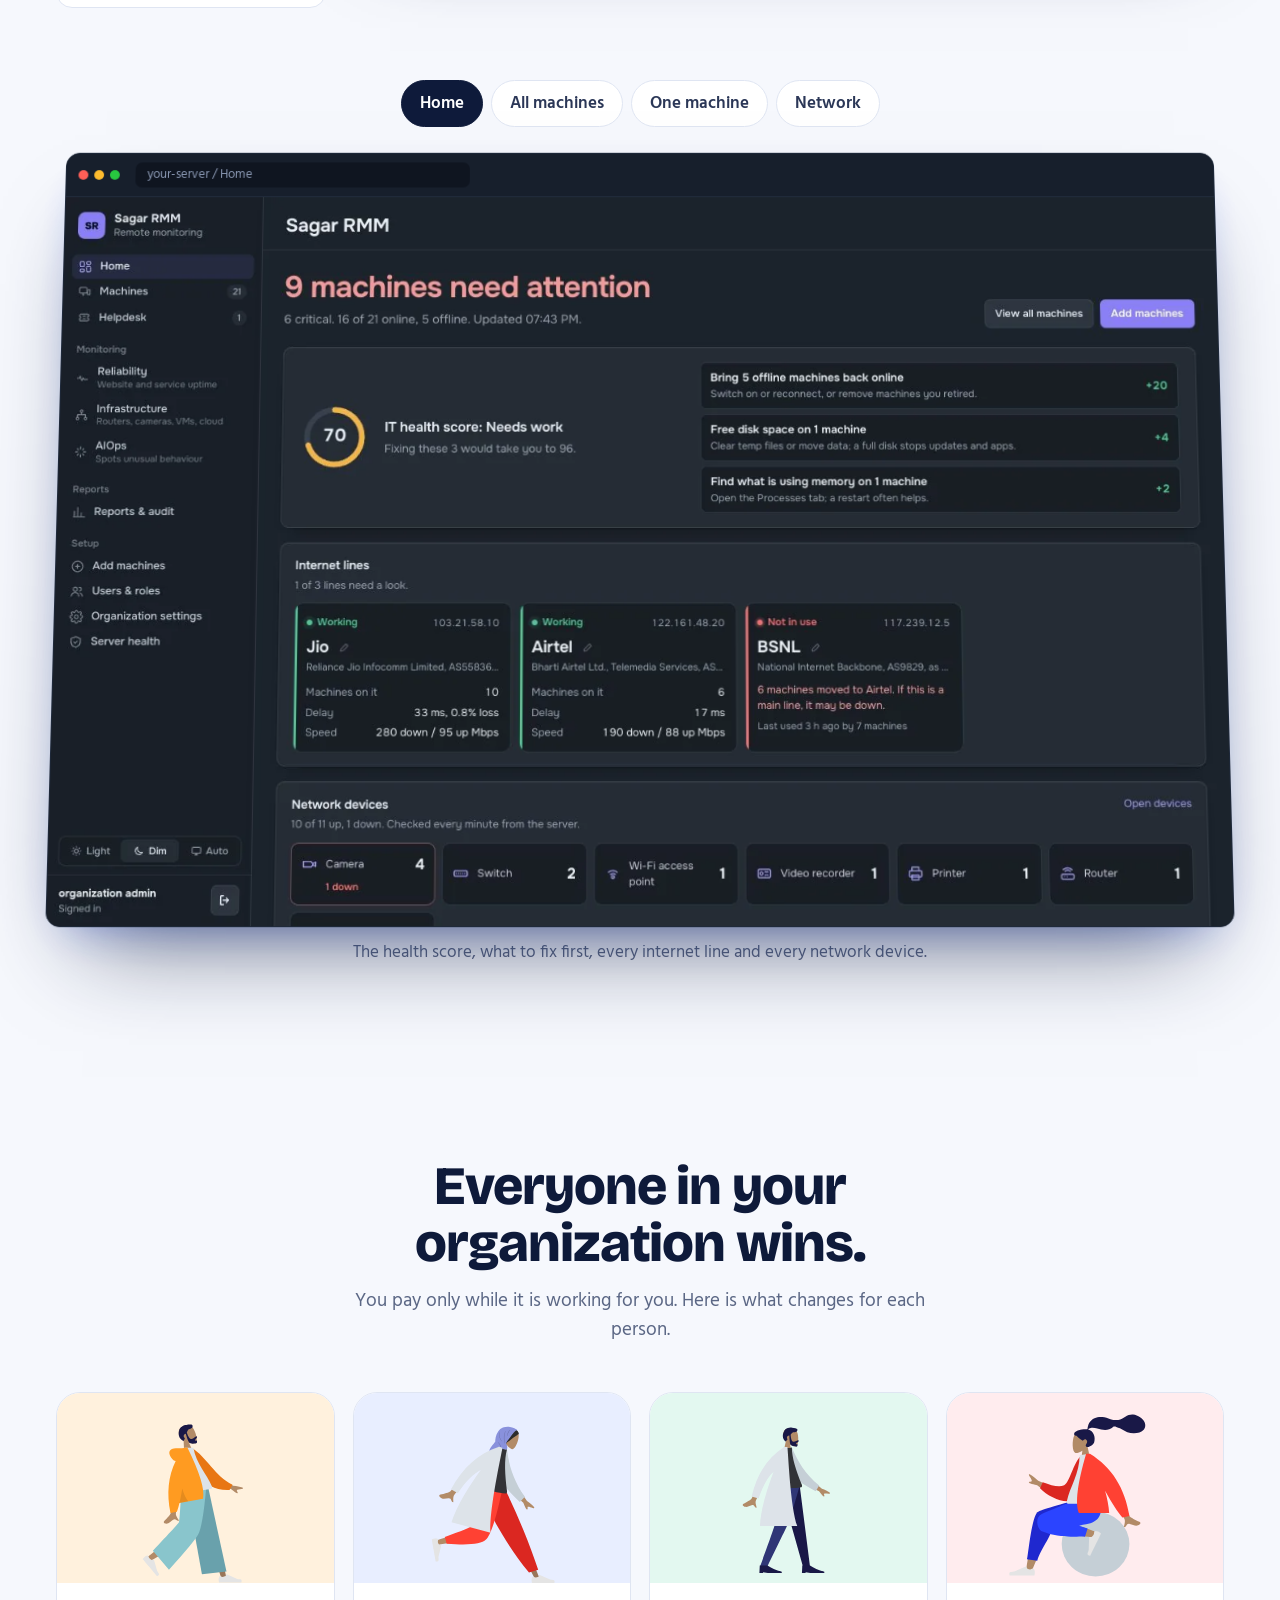
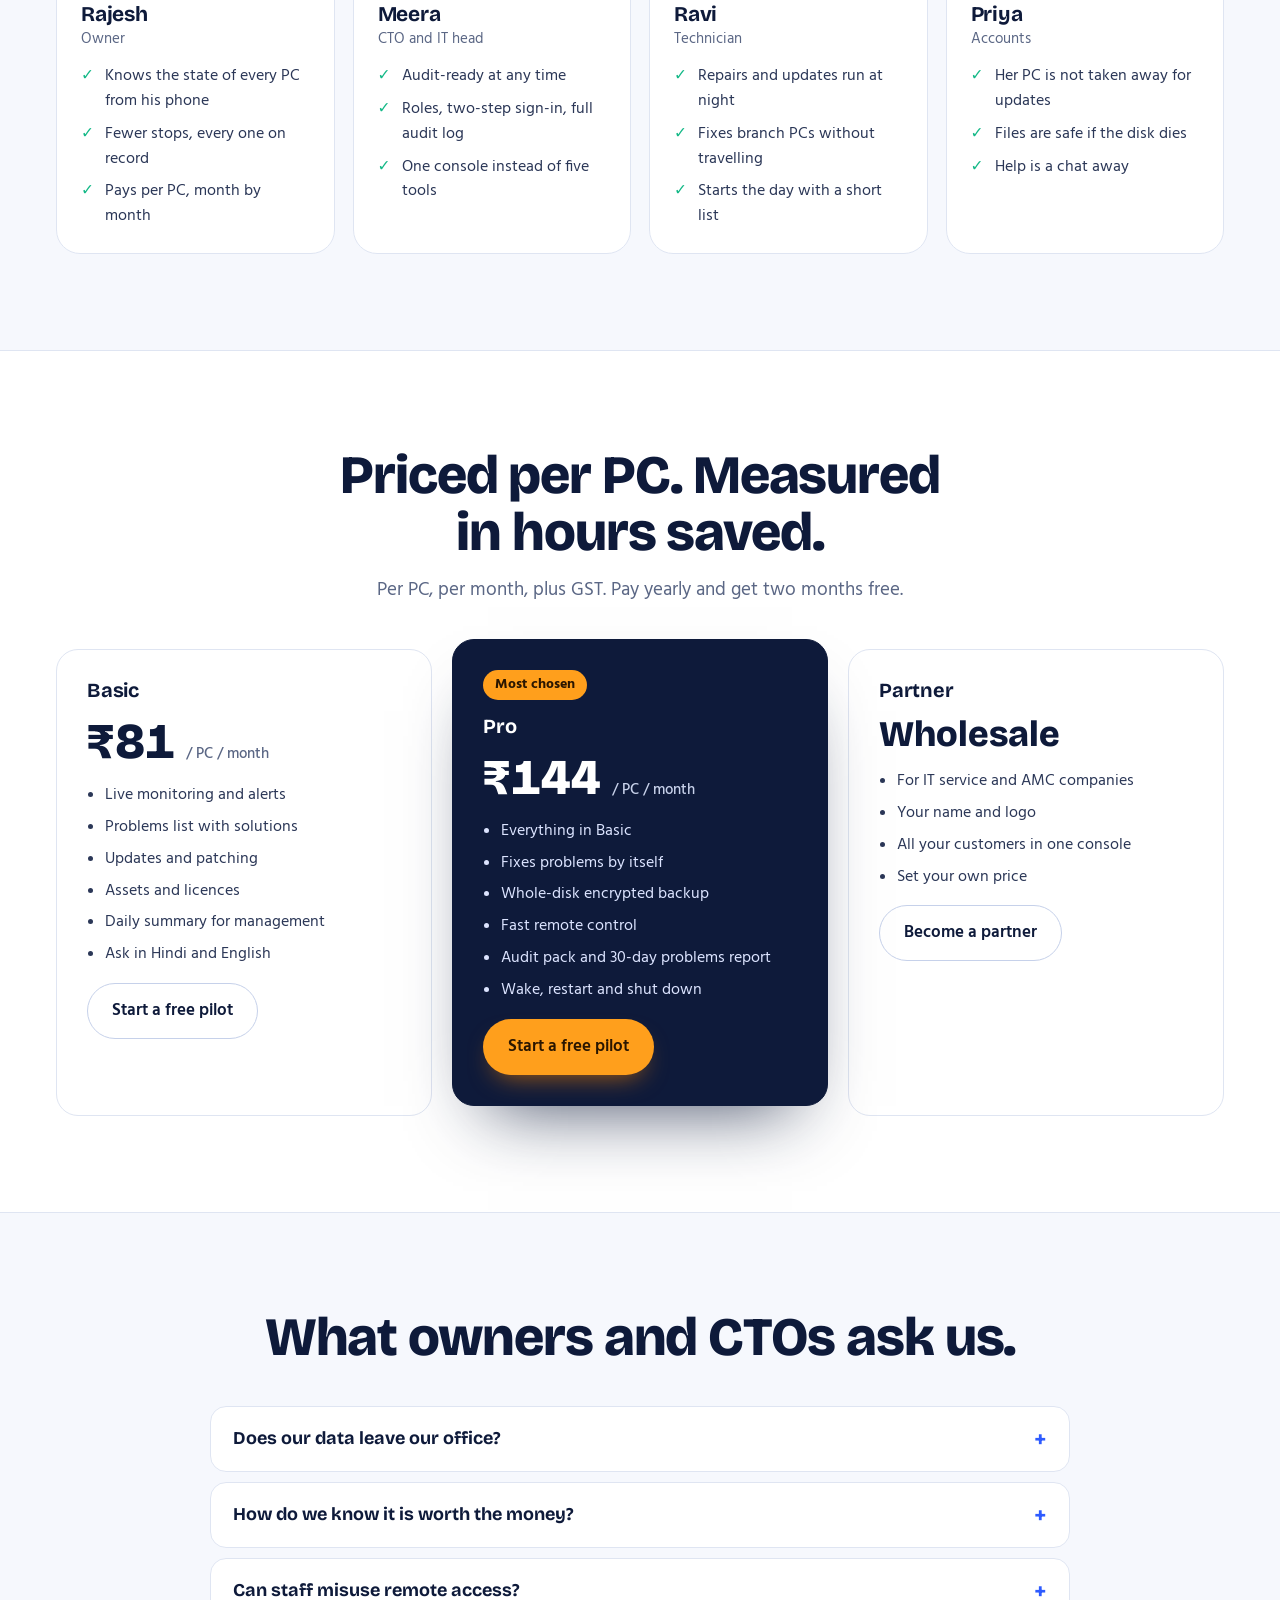
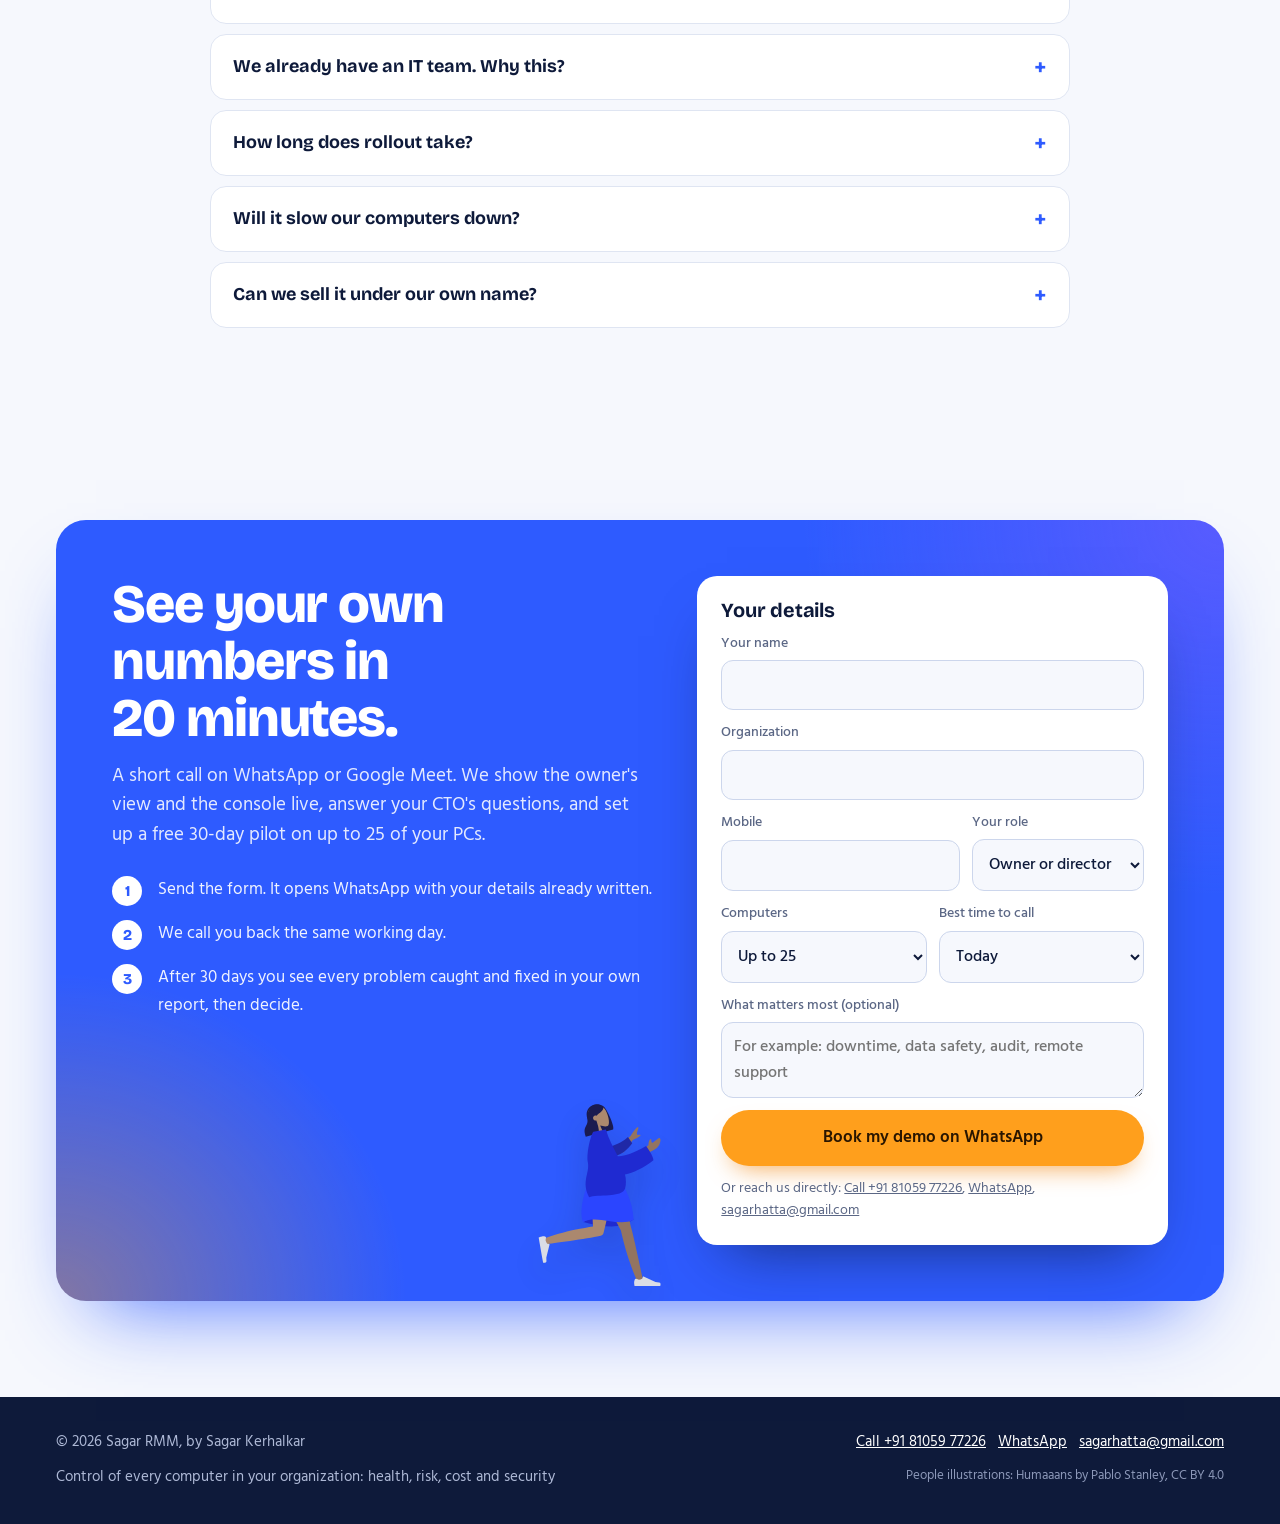
==== commit 2768d309: "Contact: WhatsApp/call +91 81059 77226 and sagarhatta@gmail.com on the demo form and footer Co-Autho" ====
--- a/index.html
+++ b/index.html
@@ -828,17 +828,17 @@
         </div>
         <label for="b-need">What matters most (optional)<textarea id="b-need" name="need" rows="2" placeholder="For example: downtime, data safety, audit, remote support"></textarea></label>
         <button class="btn primary" type="submit" id="b-send">Book my demo on WhatsApp</button>
-        <p class="note" id="b-note">Or write to us: <span id="b-alt">sagarkerhalkar.com</span></p>
+        <p class="note" id="b-note">Or reach us directly: <span id="b-alt">sagarkerhalkar.com</span></p>
       </form>
     </div></div>
   </section>
 </main>
 
-<footer><div class="wrap"><span>© 2026 Sagar RMM, by Sagar Kerhalkar</span><span>Control of every computer in your organization: health, risk, cost and security</span><span class="credit">People illustrations: Humaaans by Pablo Stanley, CC BY 4.0</span></div></footer>
+<footer><div class="wrap"><span>© 2026 Sagar RMM, by Sagar Kerhalkar</span><span id="f-contact"></span><span>Control of every computer in your organization: health, risk, cost and security</span><span class="credit">People illustrations: Humaaans by Pablo Stanley, CC BY 4.0</span></div></footer>
 
 <script>
 // Contact details: fill these two lines, nothing else needs to change.
-const CONTACT = { whatsapp: "", email: "" };   // whatsapp: country code + number, e.g. "919800000000"
+const CONTACT = { whatsapp: "918105977226", email: "sagarhatta@gmail.com" };   // whatsapp: country code + number, e.g. "919800000000"
 
 (function () {
   const still = window.matchMedia("(prefers-reduced-motion: reduce)").matches;
@@ -979,7 +979,10 @@
 
   // Demo booking: opens WhatsApp (or email) with the visitor's details written.
   const wa = CONTACT.whatsapp.replace(/\D/g, "");
-  $("b-alt").textContent = [CONTACT.email, wa ? "+" + wa : ""].filter(Boolean).join(", ") || "sagarkerhalkar.com";
+  const waShown = wa ? "+" + wa.slice(0, 2) + " " + wa.slice(2, 7) + " " + wa.slice(7) : "";
+  const links = [wa ? `<a href="tel:+${wa}">Call ${waShown}</a>` : "", wa ? `<a href="https://wa.me/${wa}">WhatsApp</a>` : "",
+    CONTACT.email ? `<a href="mailto:${CONTACT.email}">${CONTACT.email}</a>` : ""].filter(Boolean);
+  if (links.length) { $("b-alt").innerHTML = links.join(", "); $("f-contact").innerHTML = links.join(" &nbsp; "); }
   $("book").addEventListener("submit", (e) => {
     e.preventDefault();
     const f = e.target, v = (n) => (f.elements[n].value || "").trim();
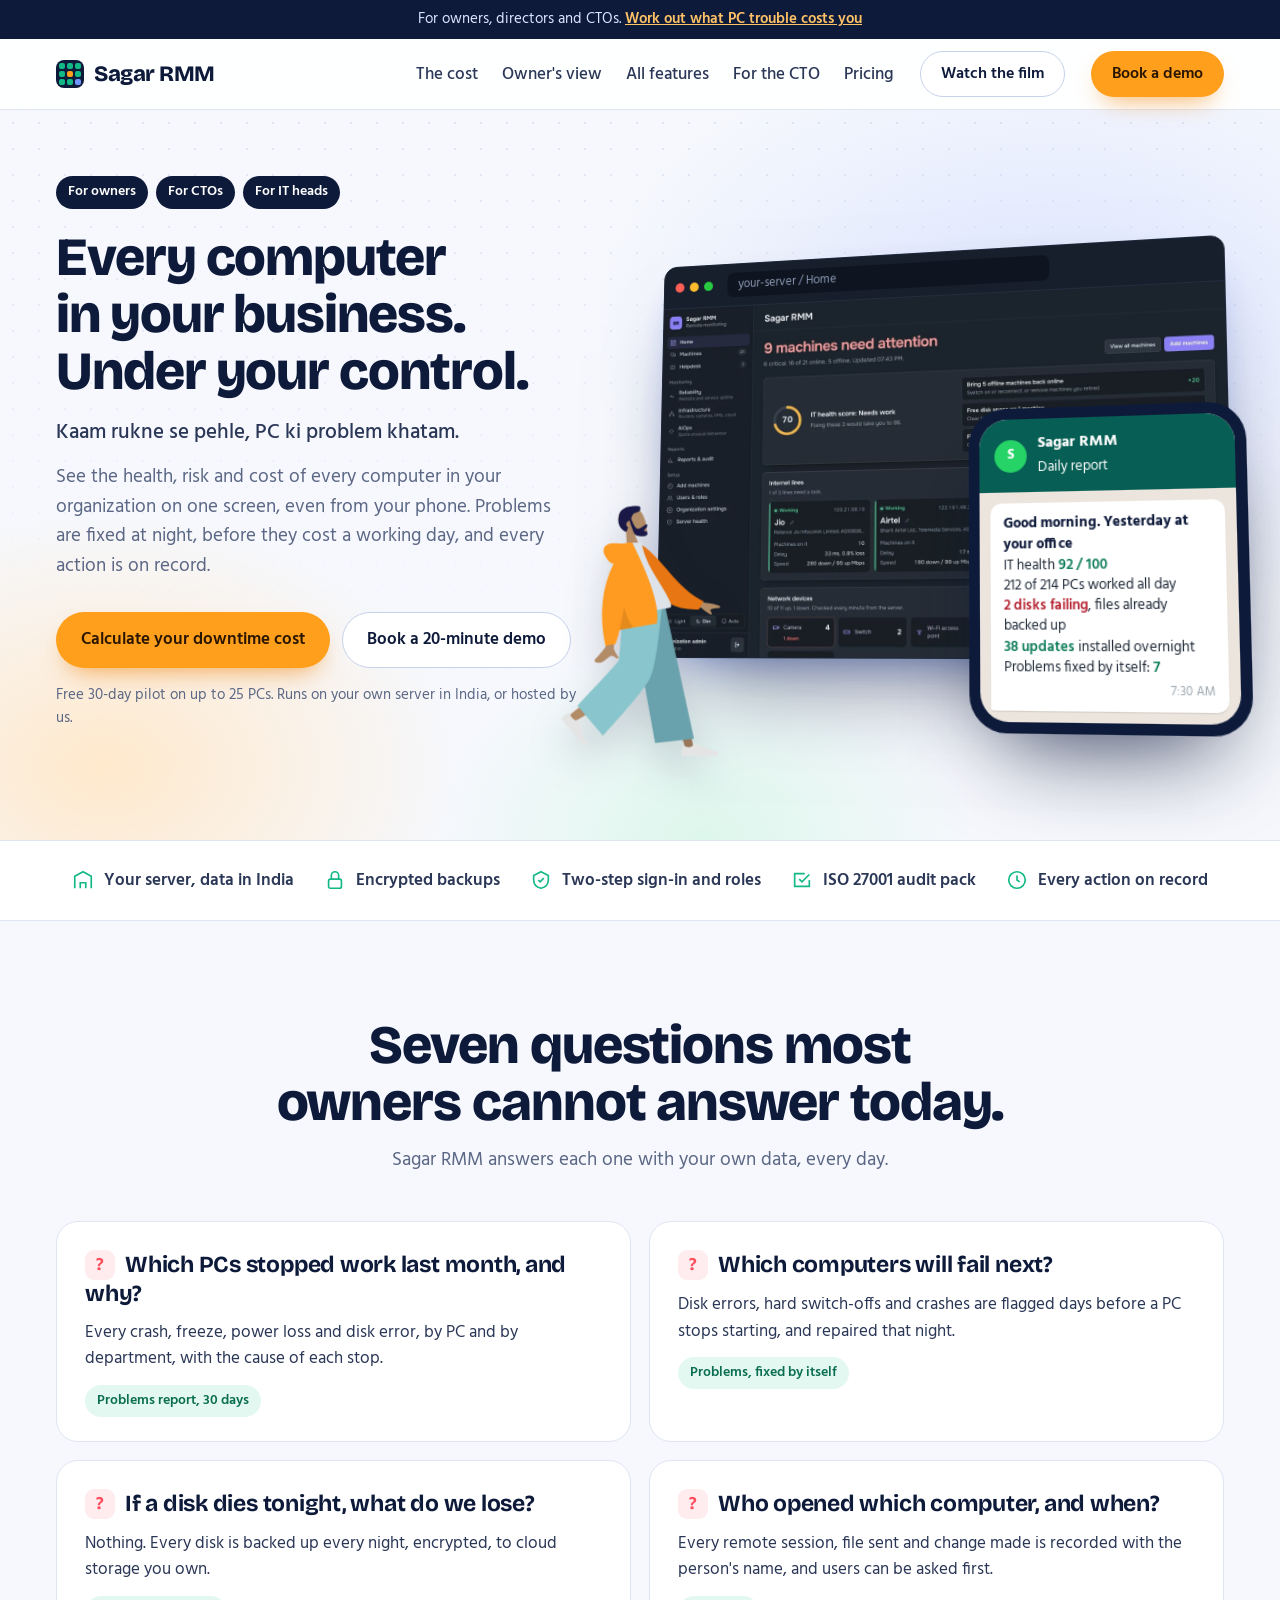
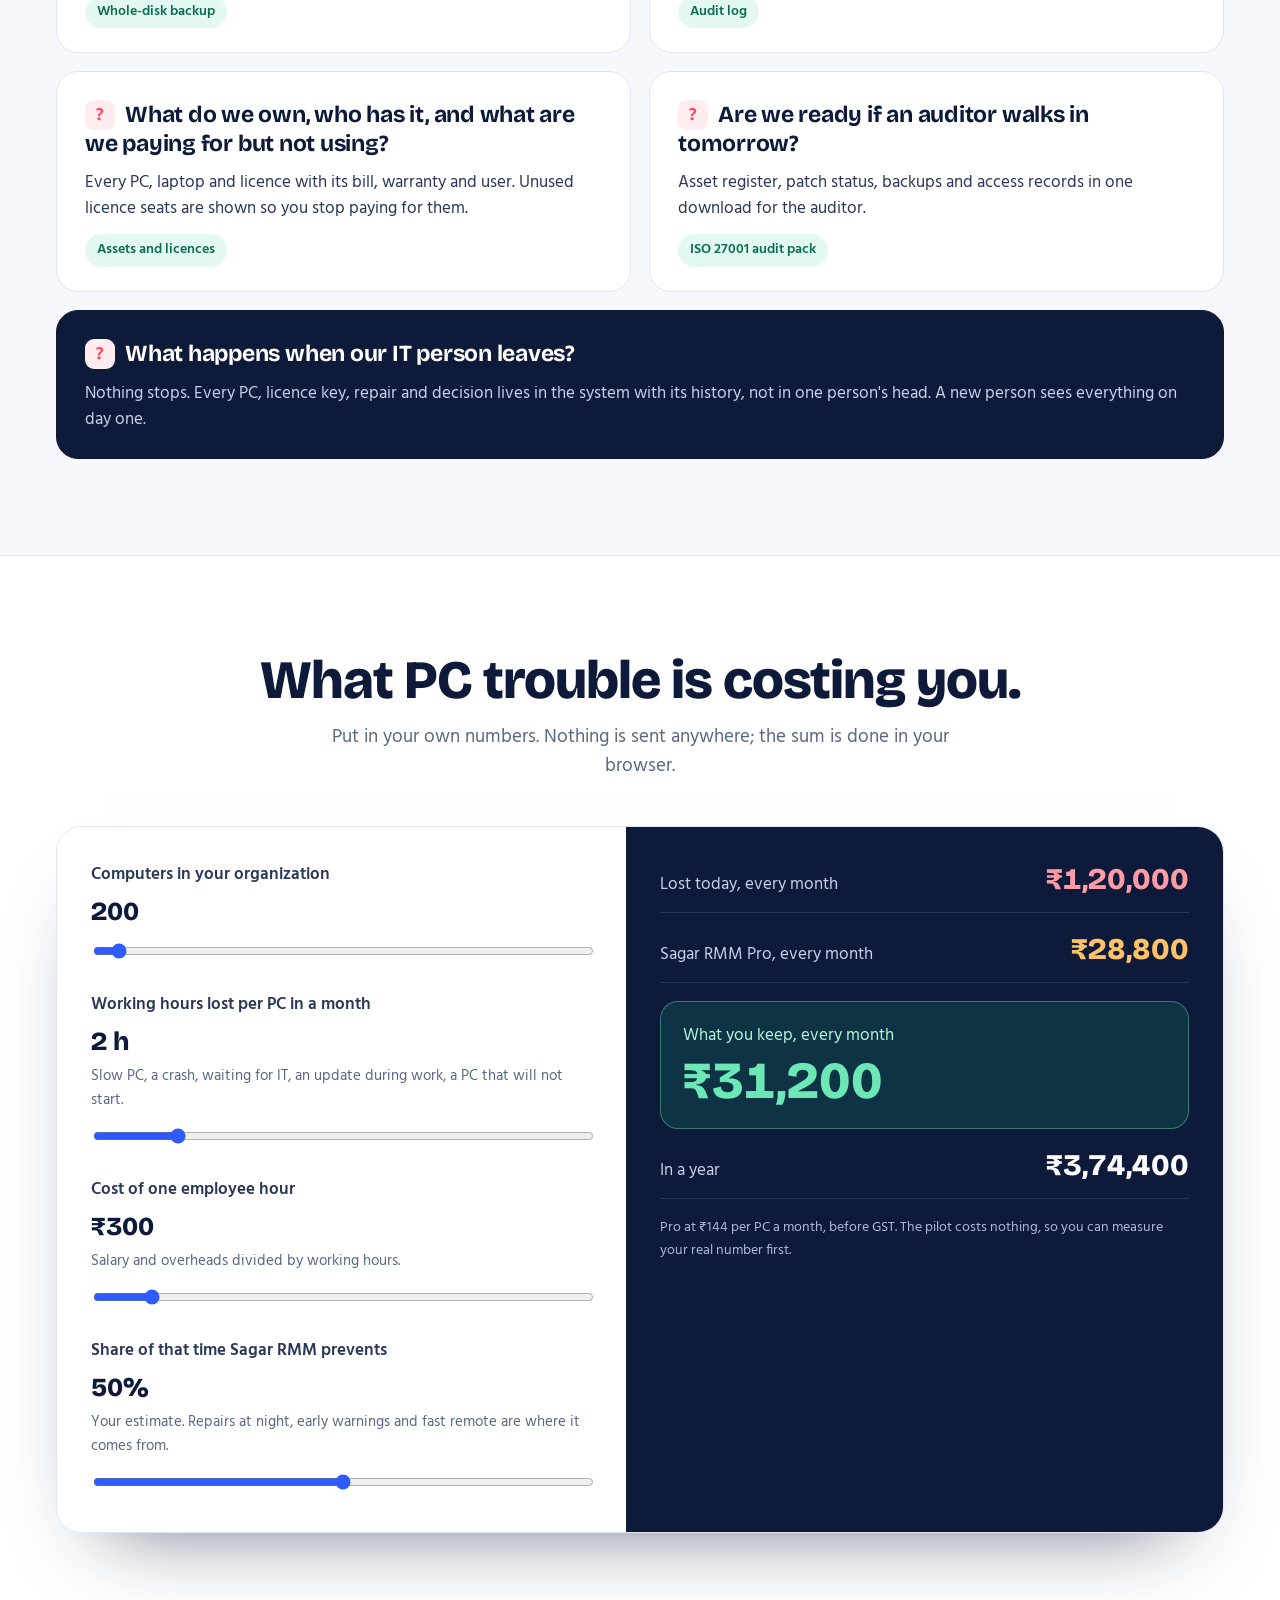
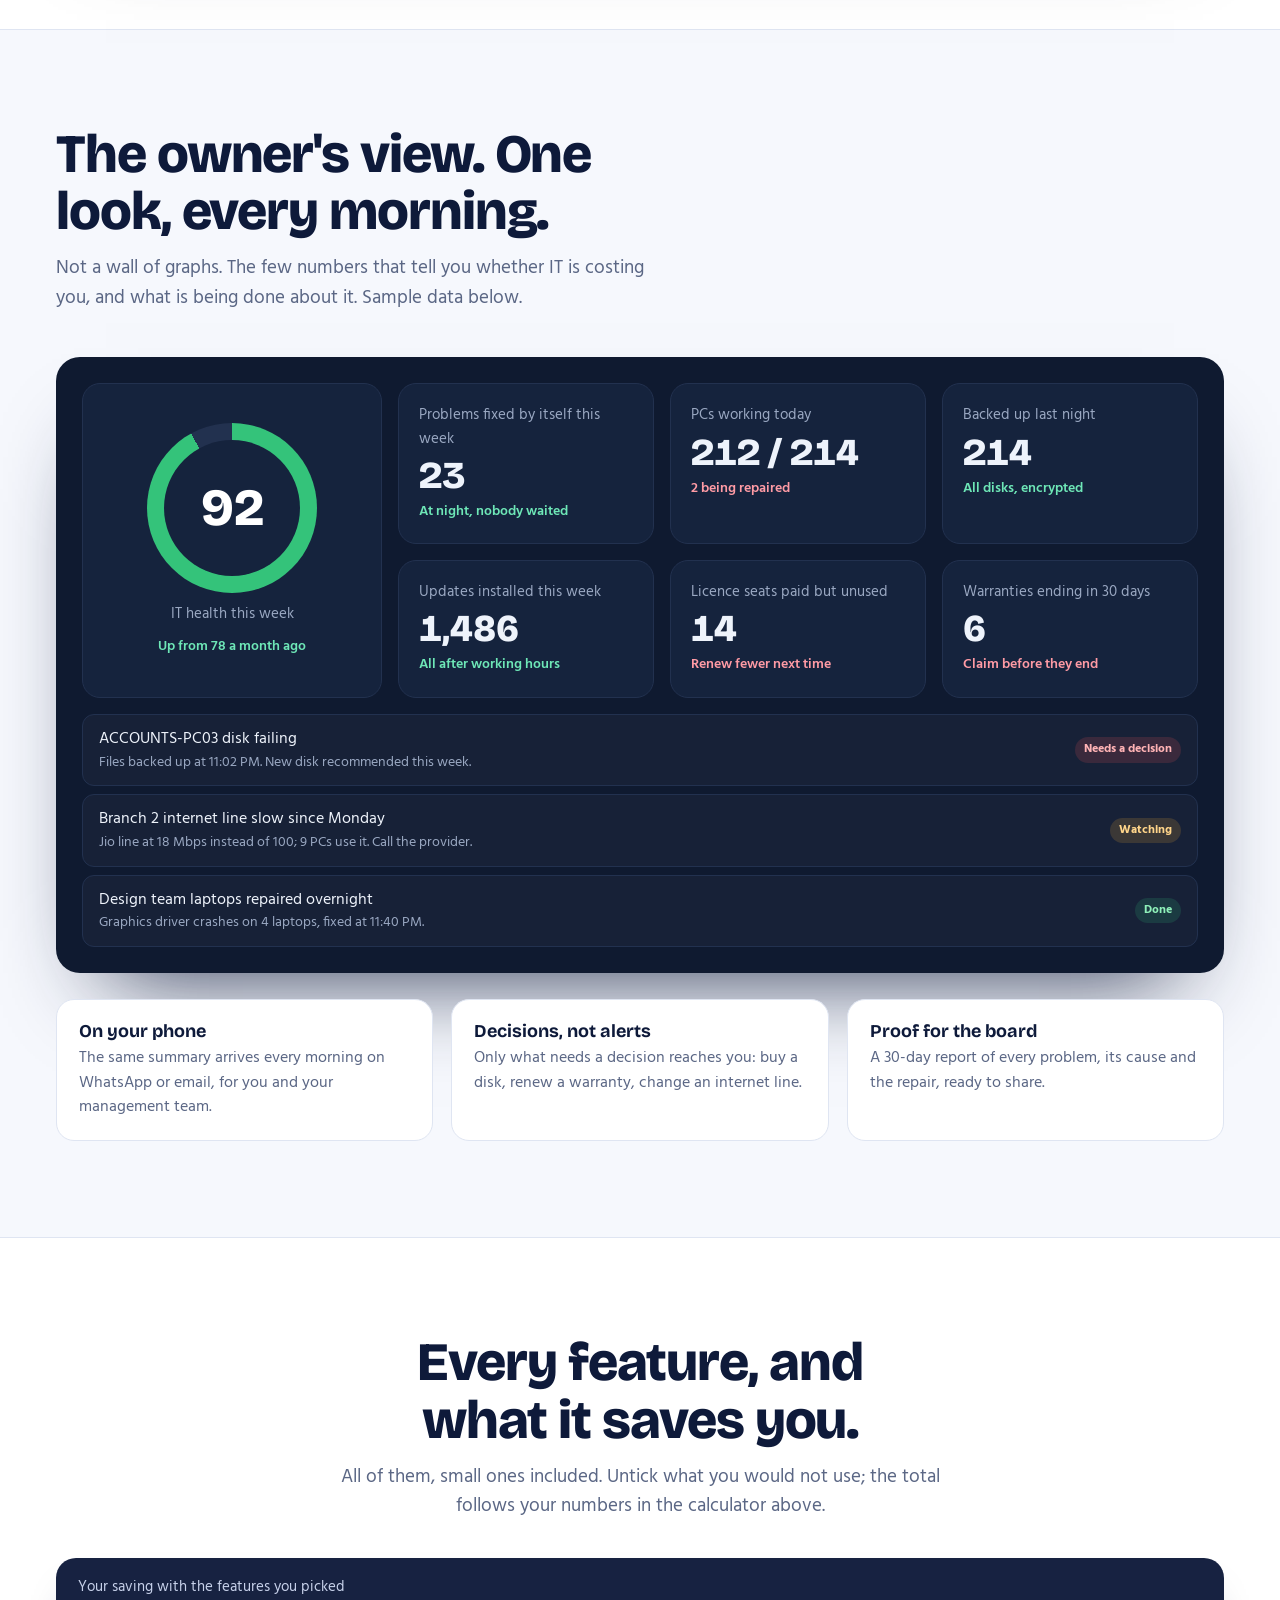
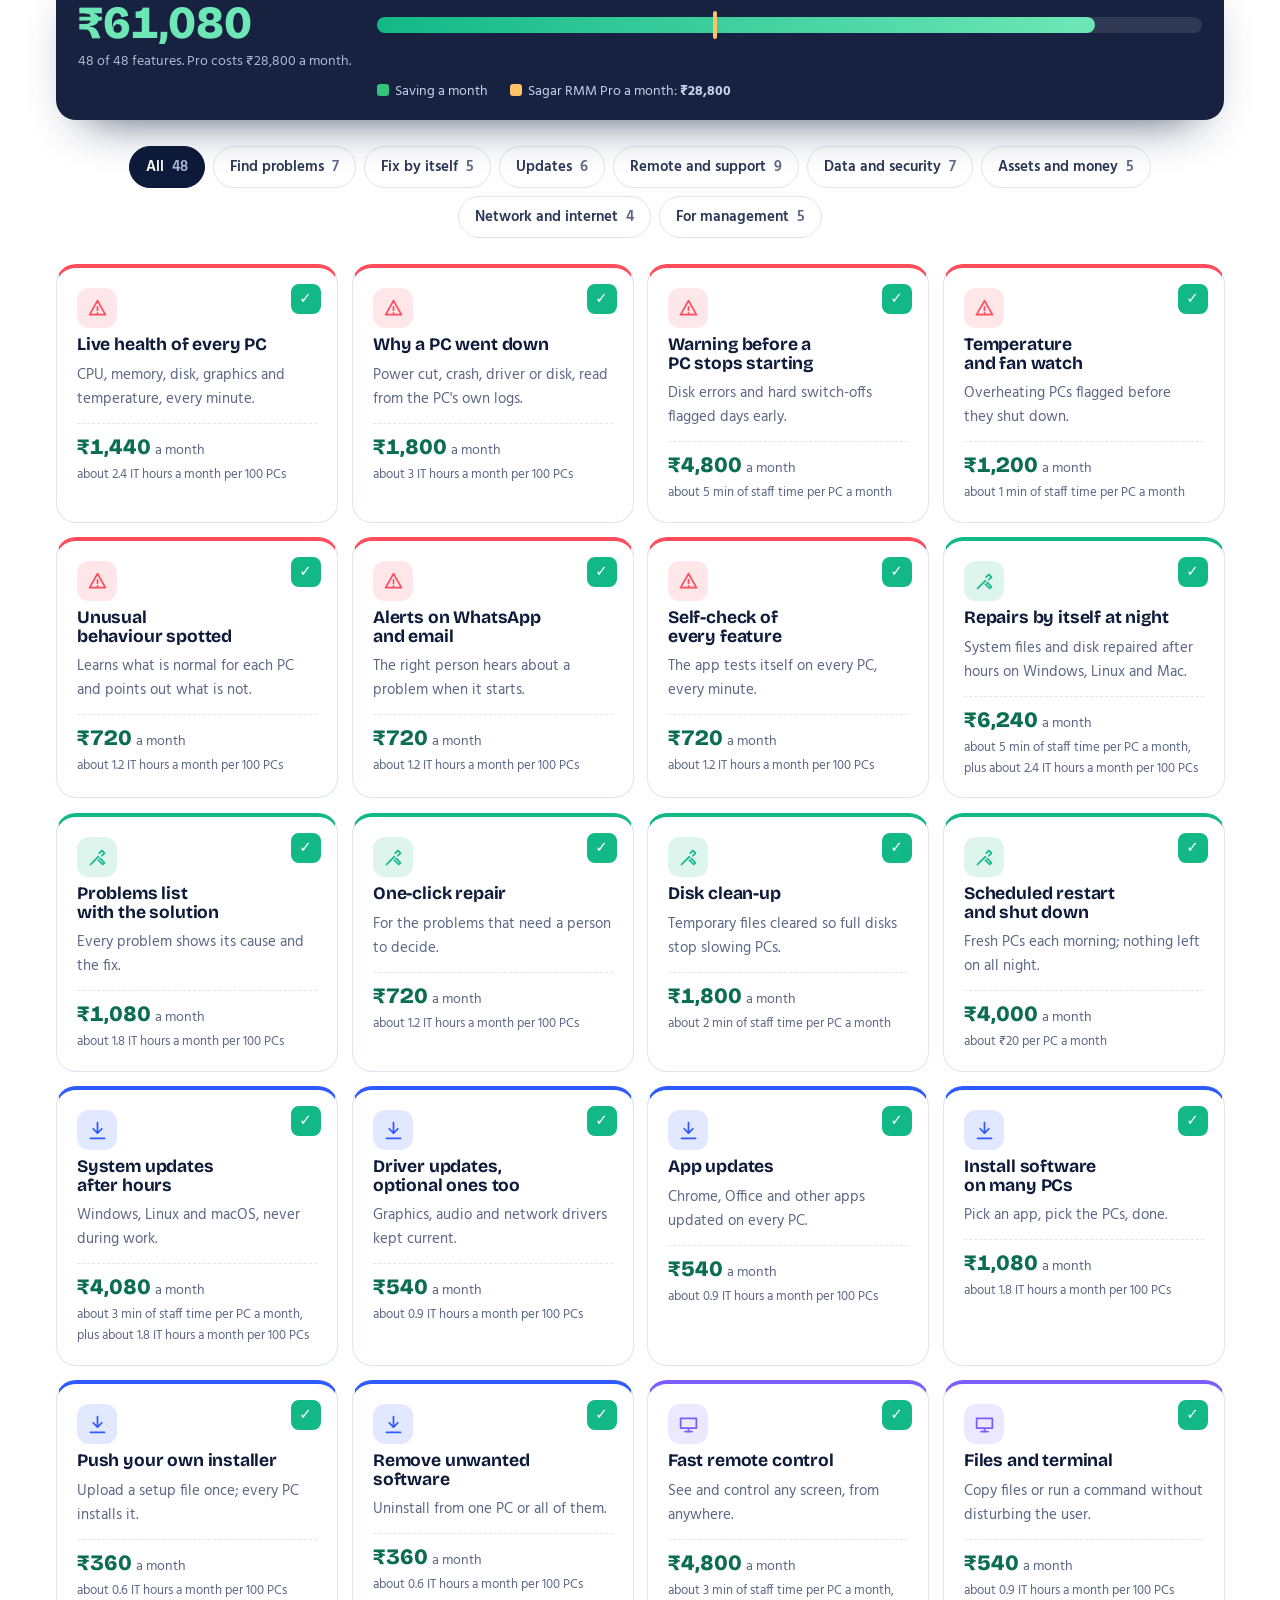
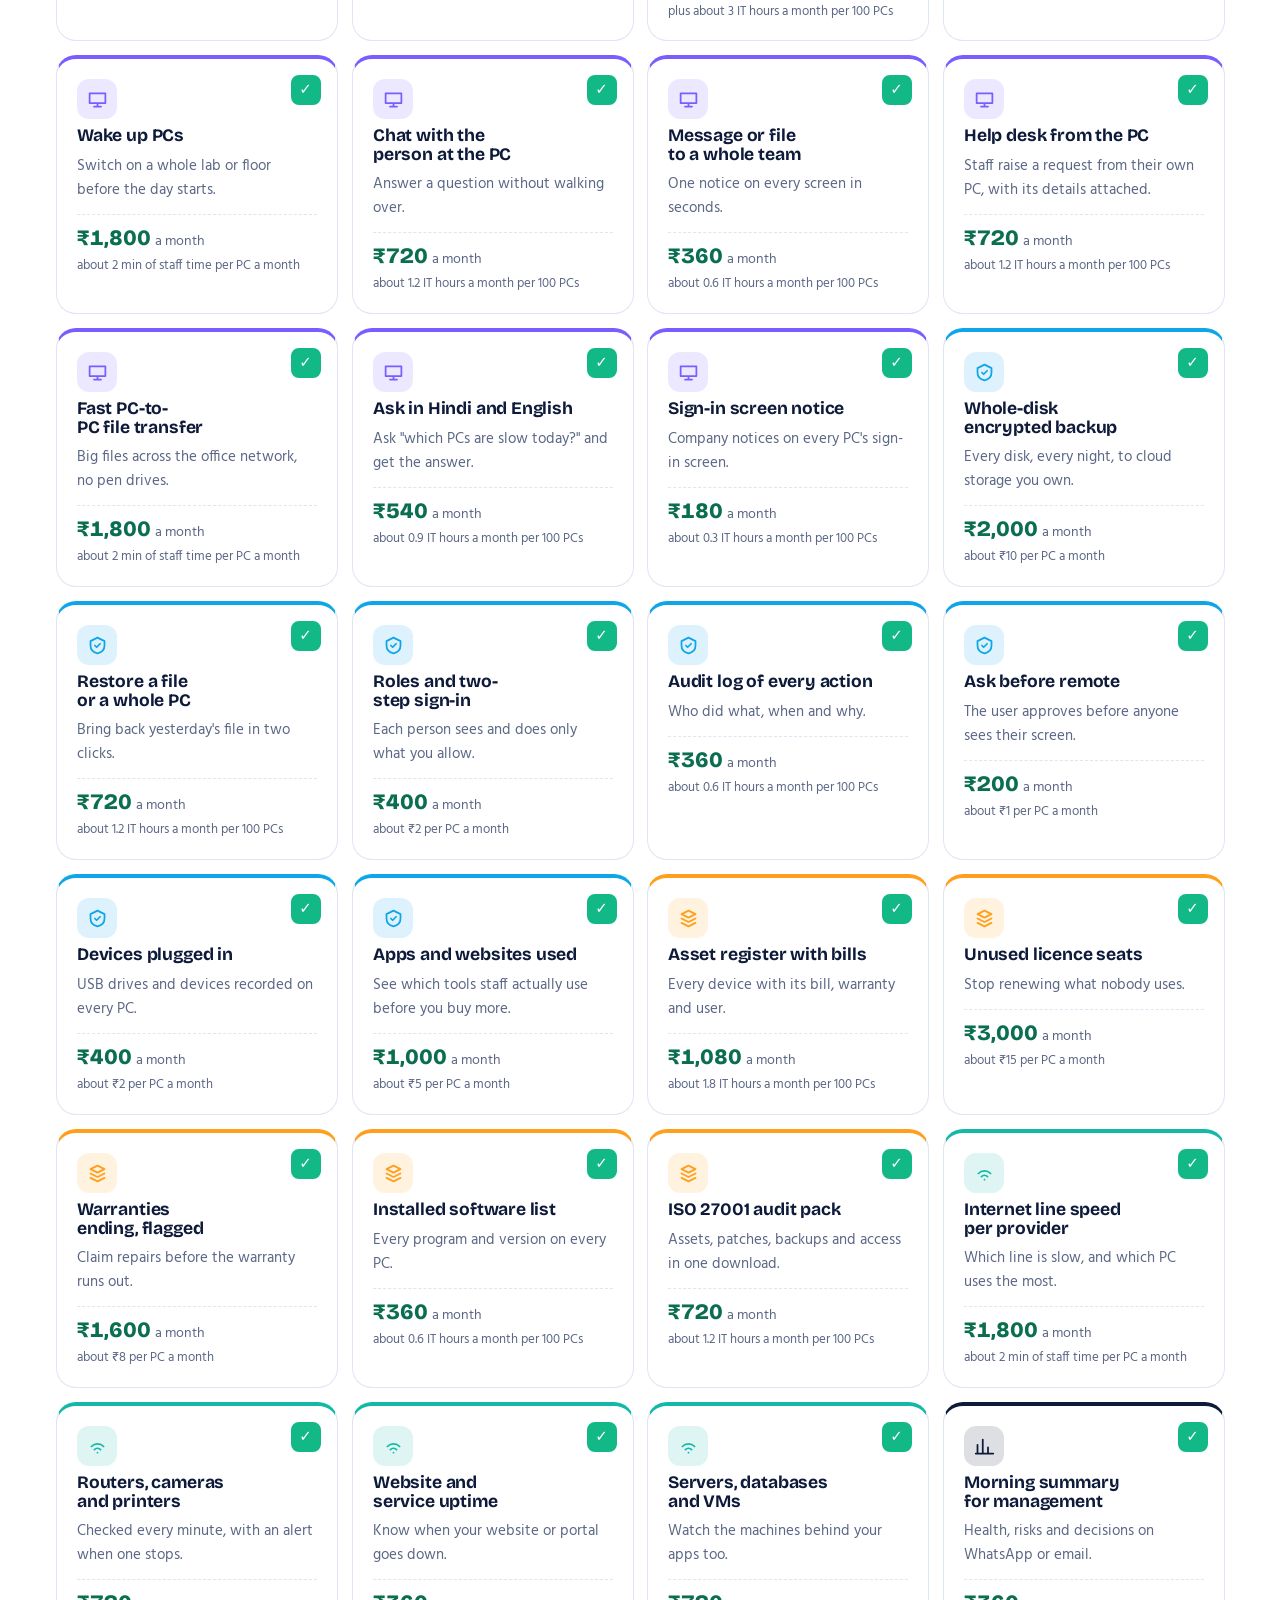
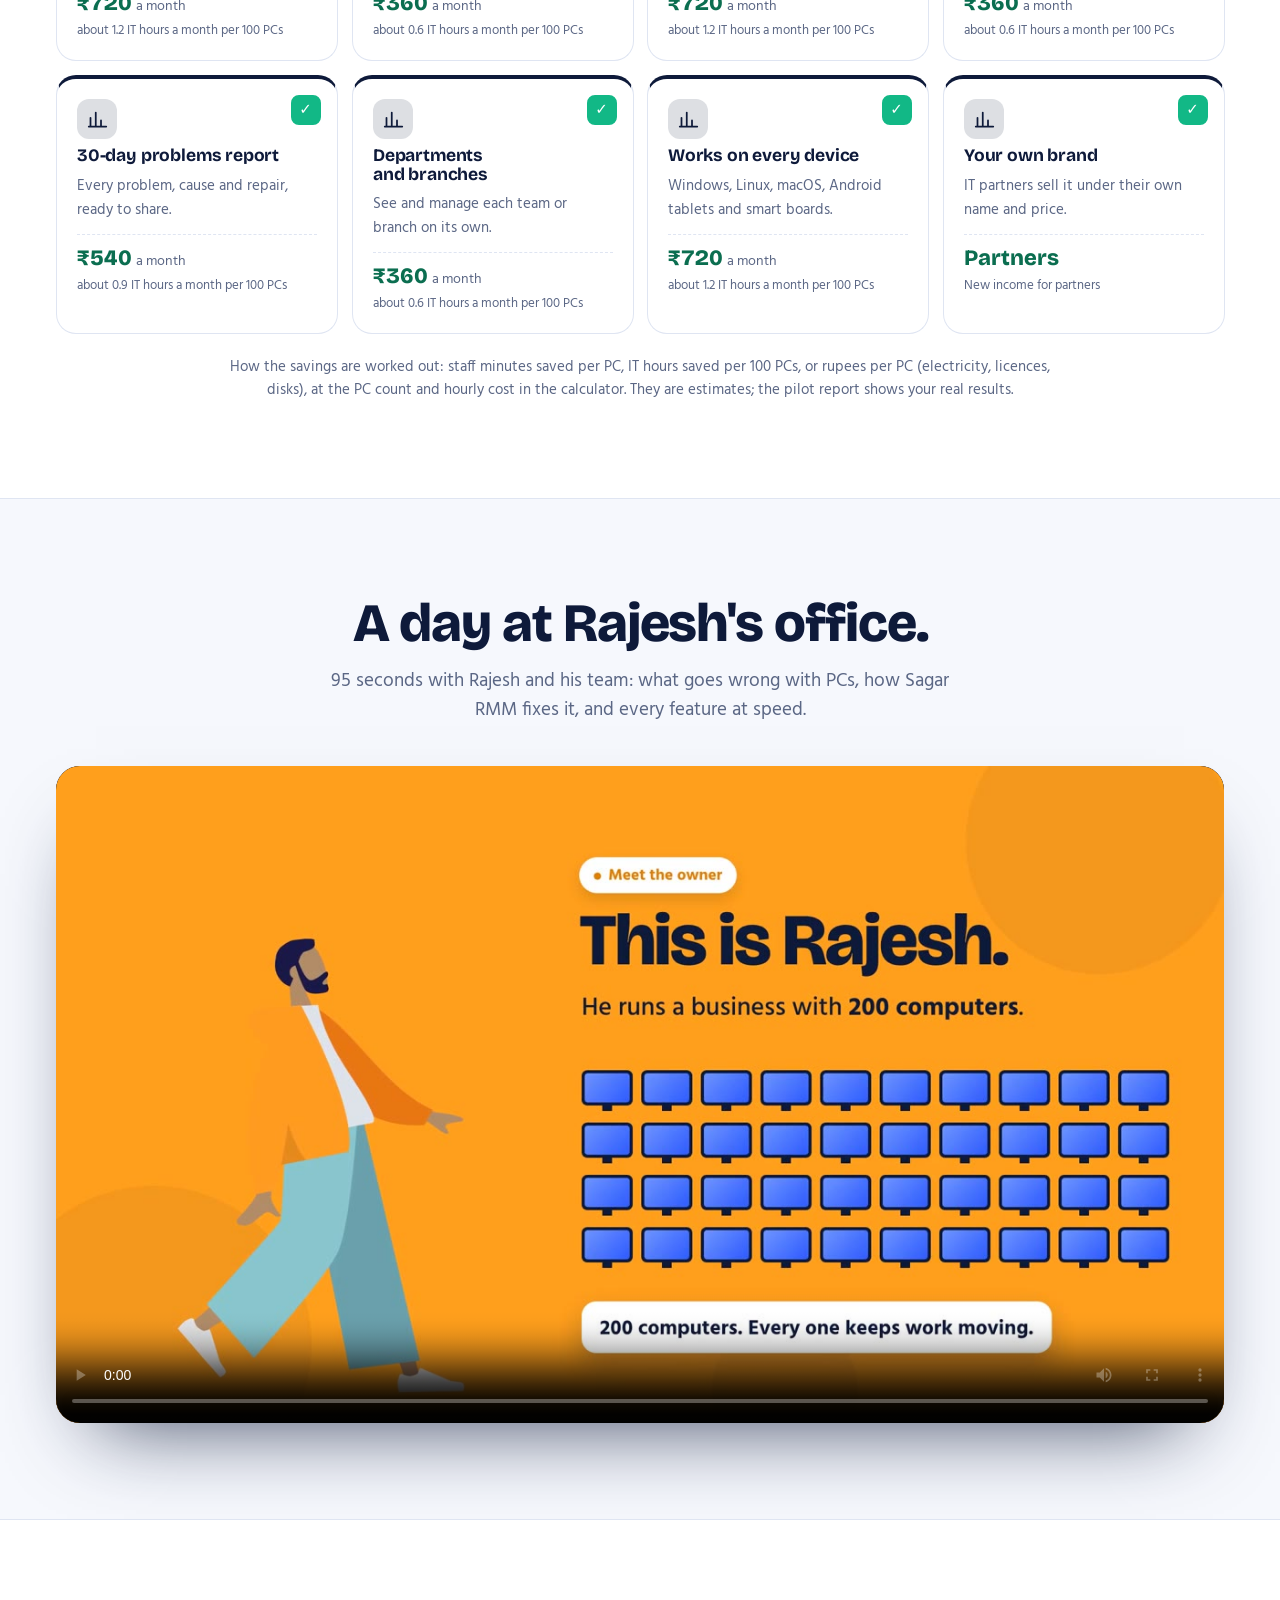
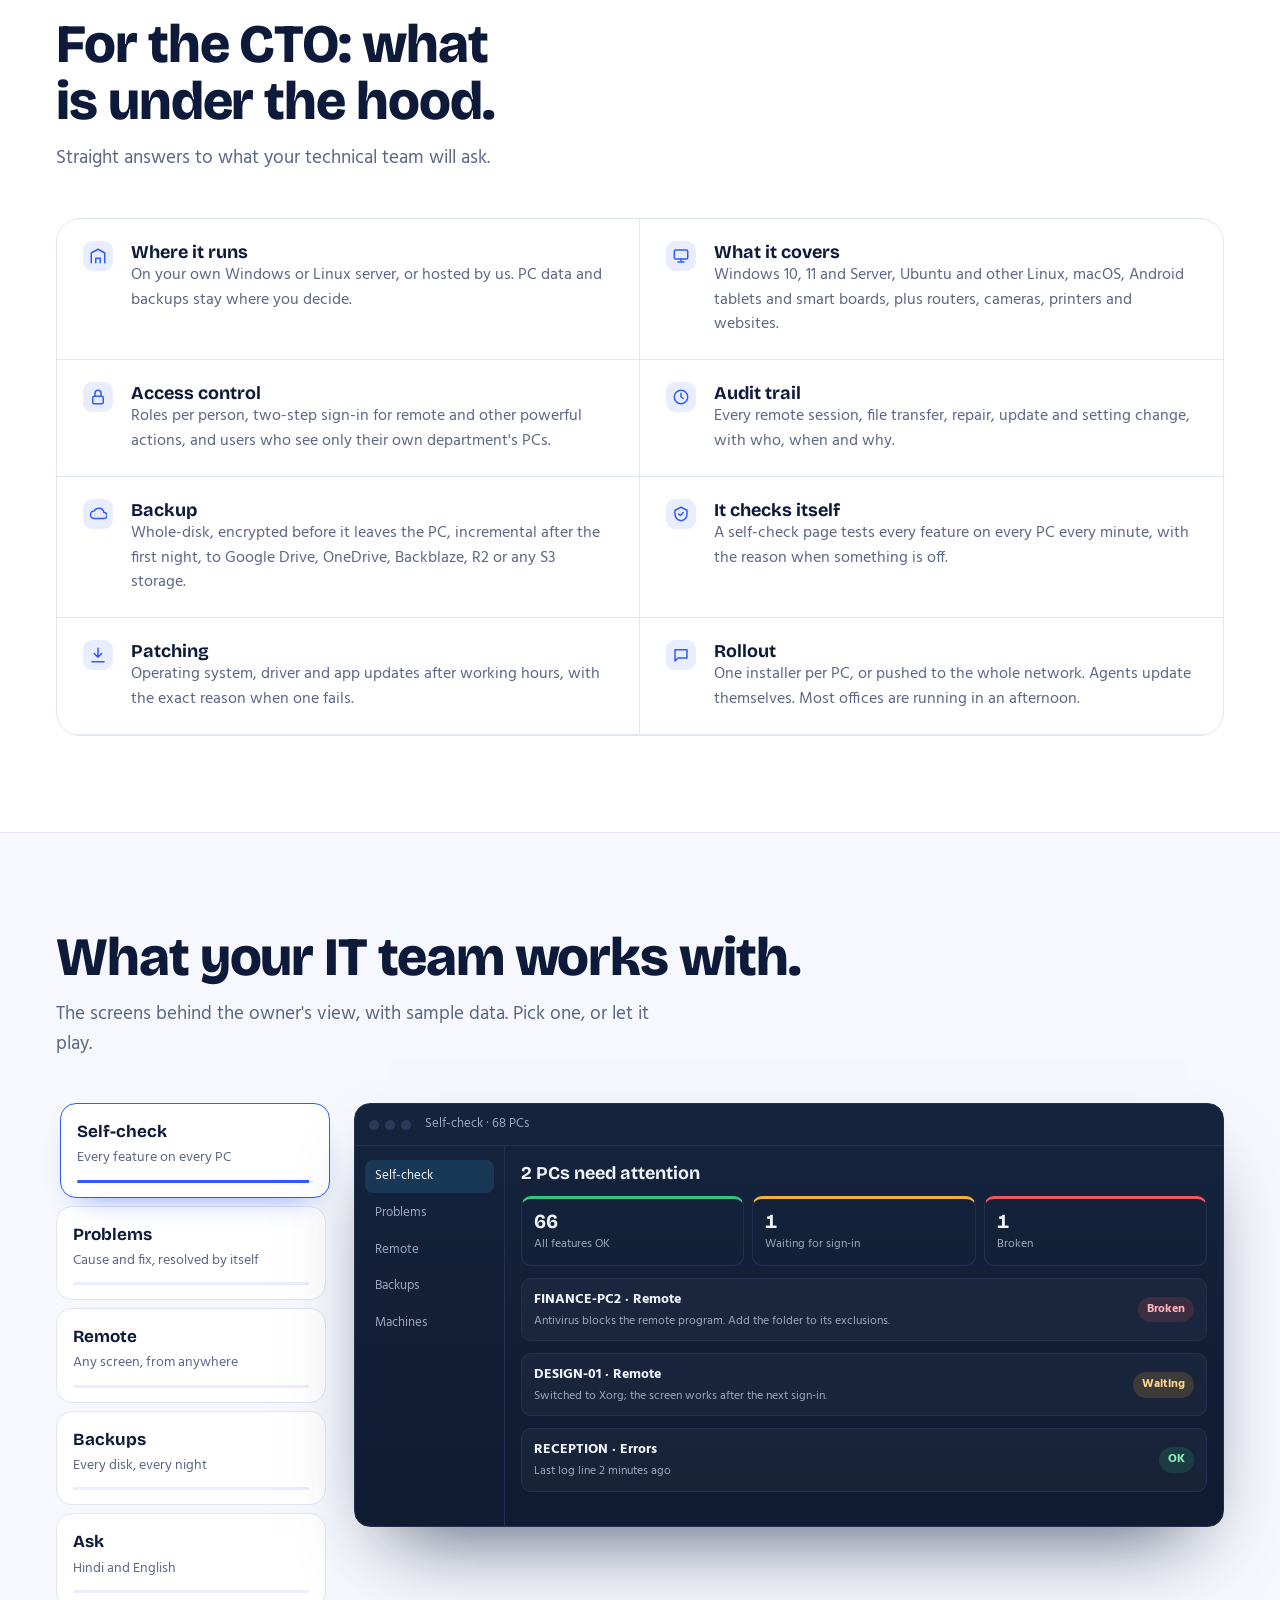
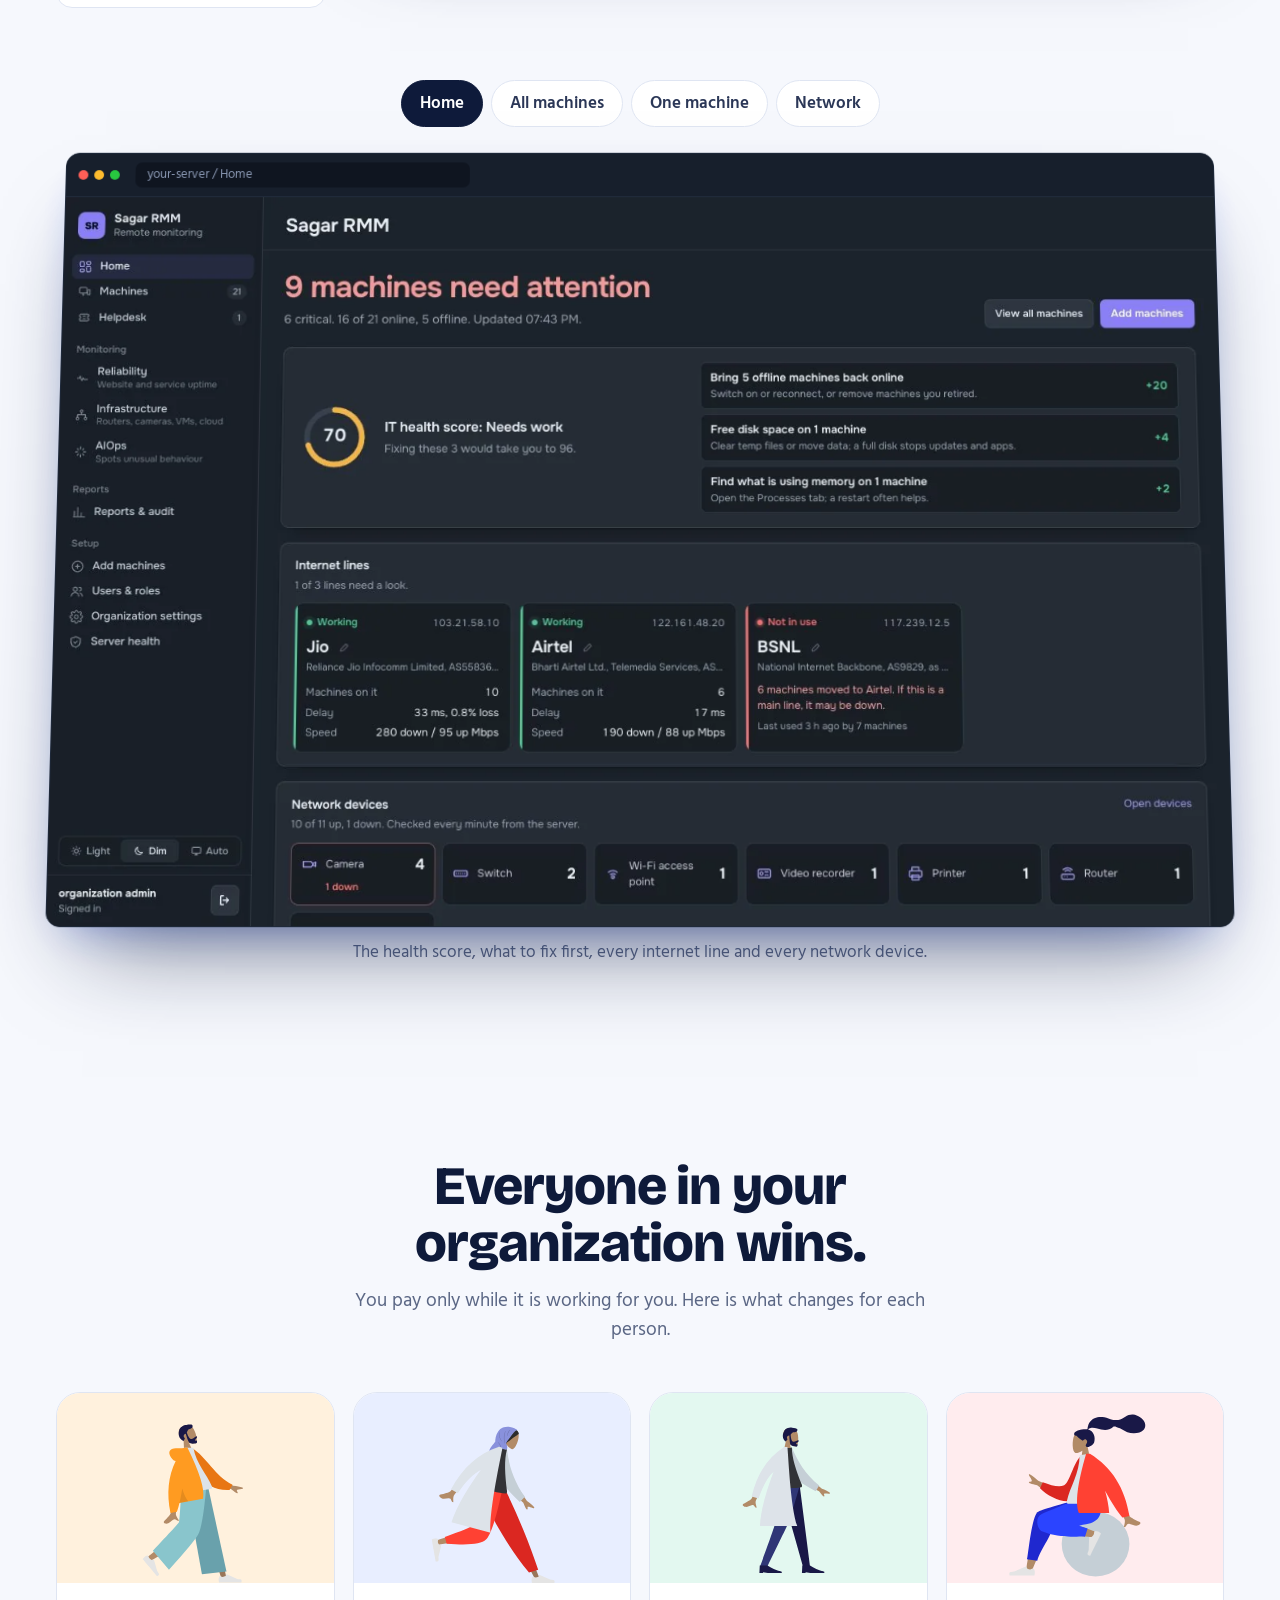
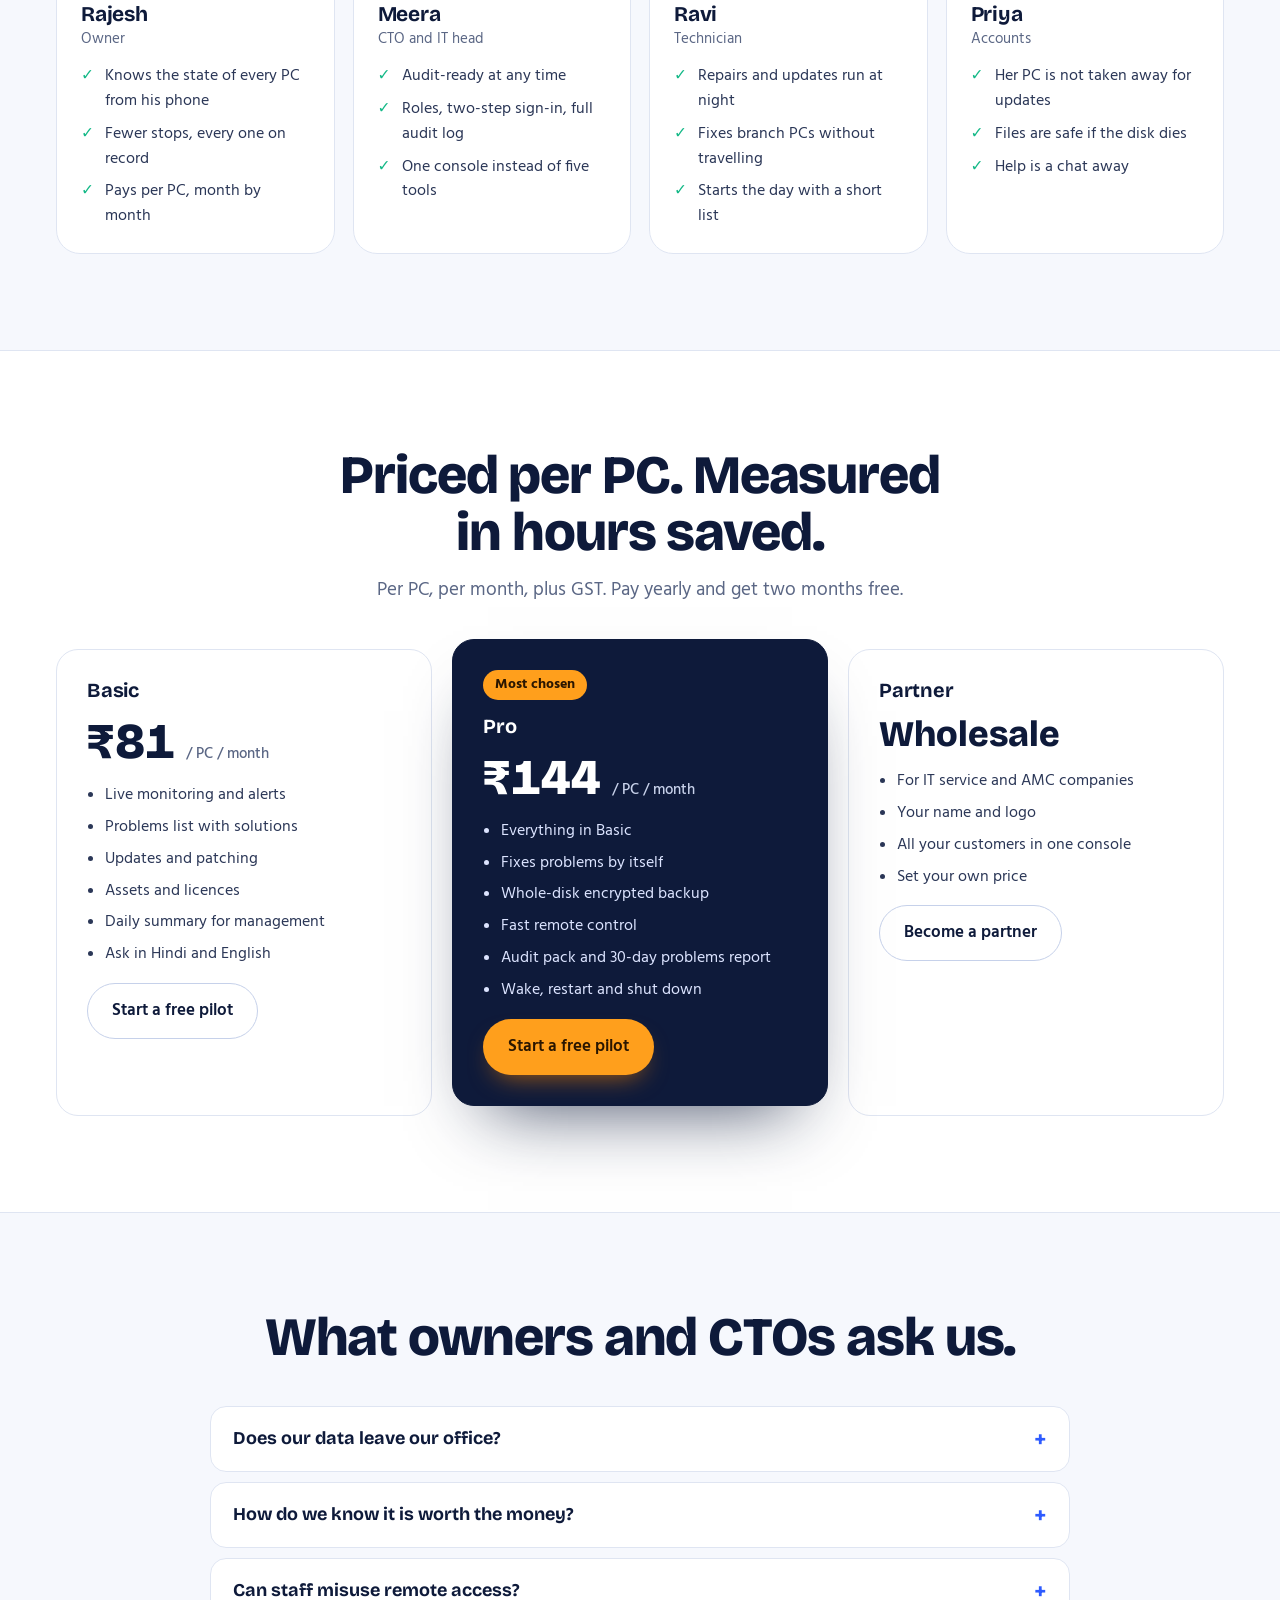
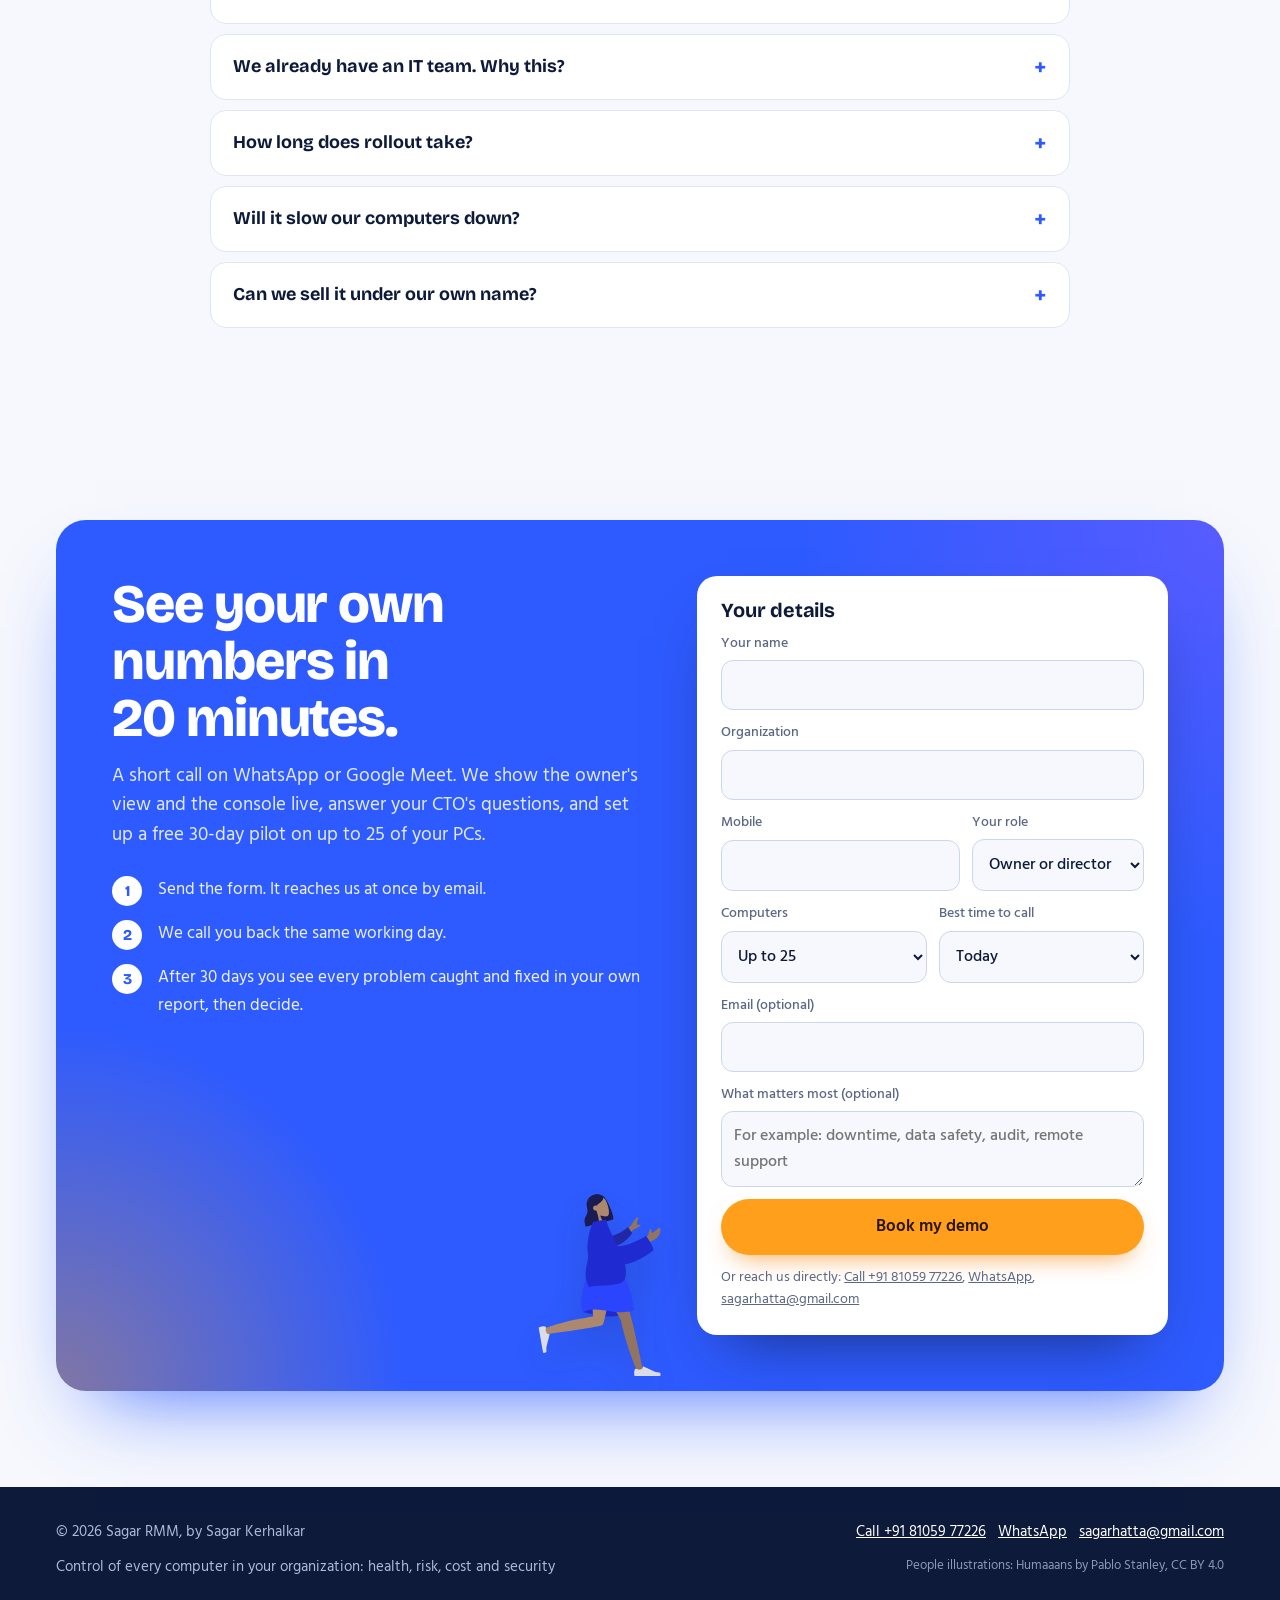
==== commit 421c08ad: "Book my demo emails the request to the owner (FormSubmit); WhatsApp Web on computers The form posts " ====
--- a/index.html
+++ b/index.html
@@ -809,7 +809,7 @@
         <h2>See your own numbers in 20 minutes.</h2>
         <p class="lede" style="margin-top:14px">A short call on WhatsApp or Google Meet. We show the owner's view and the console live, answer your CTO's questions, and set up a free 30-day pilot on up to 25 of your PCs.</p>
         <ol>
-          <li><span>Send the form. It opens WhatsApp with your details already written.</span></li>
+          <li><span>Send the form. It reaches us at once by email.</span></li>
           <li><span>We call you back the same working day.</span></li>
           <li><span>After 30 days you see every problem caught and fixed in your own report, then decide.</span></li>
         </ol>
@@ -826,9 +826,11 @@
           <label for="b-pcs">Computers<select id="b-pcs" name="pcs"><option>Up to 25</option><option>25 to 100</option><option>100 to 500</option><option>More than 500</option></select></label>
           <label for="b-when">Best time to call<select id="b-when" name="when"><option>Today</option><option>Tomorrow morning</option><option>Tomorrow afternoon</option><option>This week</option></select></label>
         </div>
+        <label for="b-email">Email (optional)<input id="b-email" name="email" type="email" autocomplete="email" inputmode="email"></label>
+        <input type="text" name="_honey" tabindex="-1" autocomplete="off" aria-hidden="true" style="position:absolute; left:-9999px; width:1px; height:1px">
         <label for="b-need">What matters most (optional)<textarea id="b-need" name="need" rows="2" placeholder="For example: downtime, data safety, audit, remote support"></textarea></label>
-        <button class="btn primary" type="submit" id="b-send">Book my demo on WhatsApp</button>
-        <p class="note" id="b-note">Or reach us directly: <span id="b-alt">sagarkerhalkar.com</span></p>
+        <button class="btn primary" type="submit" id="b-send">Book my demo</button>
+        <p class="note" id="b-note" aria-live="polite">Or reach us directly: <span id="b-alt">sagarkerhalkar.com</span></p>
       </form>
     </div></div>
   </section>
@@ -977,29 +979,51 @@
   ["c-pcs", "c-rate"].forEach((id) => $(id).addEventListener("input", refreshValues));
   drawChips(); drawGrid(); total();
 
-  // Demo booking: opens WhatsApp (or email) with the visitor's details written.
+  // Contact links: WhatsApp Web on computers, the WhatsApp app on phones.
   const wa = CONTACT.whatsapp.replace(/\D/g, "");
+  const isPhone = /Android|iPhone|iPad|iPod|Mobile/i.test(navigator.userAgent);
+  const waChat = isPhone ? "https://wa.me/" + wa : "https://web.whatsapp.com/send?phone=" + wa;
   const waShown = wa ? "+" + wa.slice(0, 2) + " " + wa.slice(2, 7) + " " + wa.slice(7) : "";
-  const links = [wa ? `<a href="tel:+${wa}">Call ${waShown}</a>` : "", wa ? `<a href="https://wa.me/${wa}">WhatsApp</a>` : "",
+  const links = [wa ? `<a href="tel:+${wa}">Call ${waShown}</a>` : "", wa ? `<a href="${waChat}" target="_blank" rel="noopener">WhatsApp</a>` : "",
     CONTACT.email ? `<a href="mailto:${CONTACT.email}">${CONTACT.email}</a>` : ""].filter(Boolean);
   if (links.length) { $("b-alt").innerHTML = links.join(", "); $("f-contact").innerHTML = links.join(" &nbsp; "); }
-  $("book").addEventListener("submit", (e) => {
+  // Demo booking (owner 2026-11-23: "book demo should send mail to me"): the request is emailed to
+  // CONTACT.email through FormSubmit (free, no account; the first request sends an "Activate Form"
+  // email to that address, click it once). WhatsApp Web / app and email links are offered as well.
+  const waLink = (text) => (isPhone ? "https://wa.me/" + wa + "?text=" : "https://web.whatsapp.com/send?phone=" + wa + "&text=") + encodeURIComponent(text);
+  const mailLink = (text) => "mailto:" + CONTACT.email + "?subject=" + encodeURIComponent("Sagar RMM demo") + "&body=" + encodeURIComponent(text);
+  const others = (text) => [wa ? `<a href="${waLink(text)}" target="_blank" rel="noopener">send it on WhatsApp</a>` : "",
+    CONTACT.email ? `<a href="${mailLink(text)}">send it by email</a>` : "", wa ? `call <a href="tel:+${wa}">${waShown}</a>` : ""].filter(Boolean).join(", ");
+  $("book").addEventListener("submit", async (e) => {
     e.preventDefault();
     const f = e.target, v = (n) => (f.elements[n].value || "").trim();
-    const note = $("b-note");
+    const note = $("b-note"), btn = $("b-send");
     if (!v("name") || !v("org") || v("phone").replace(/\D/g, "").length < 10) {
       note.textContent = "Please give your name, organization and a 10-digit mobile number."; return;
     }
+    if (v("email") && !/^[^@\s]+@[^@\s]+\.[^@\s]+$/.test(v("email"))) { note.textContent = "Please check the email address, or leave it empty."; return; }
+    if (v("_honey")) return;
     const text = "Hi Sagar, I'd like a Sagar RMM demo.\nName: " + v("name") + "\nRole: " + v("role") + "\nOrganization: " + v("org") +
-      "\nMobile: " + v("phone") + "\nComputers: " + v("pcs") + "\nBest time: " + v("when") + (v("need") ? "\nWhat matters: " + v("need") : "");
-    if (wa) {
-      window.location.href = "https://wa.me/" + wa + "?text=" + encodeURIComponent(text);
-      note.innerHTML = '<span class="msg-ok">WhatsApp is opening with your details. Press Send there.</span>';
-    } else if (CONTACT.email) {
-      window.location.href = "mailto:" + CONTACT.email + "?subject=" + encodeURIComponent("Sagar RMM demo") + "&body=" + encodeURIComponent(text);
-      note.innerHTML = '<span class="msg-ok">Your email app is opening with your details. Press Send there.</span>';
+      "\nMobile: " + v("phone") + (v("email") ? "\nEmail: " + v("email") : "") + "\nComputers: " + v("pcs") + "\nBest time: " + v("when") +
+      (v("need") ? "\nWhat matters: " + v("need") : "");
+    btn.disabled = true; btn.textContent = "Sending…"; note.textContent = "";
+    let sent = false;
+    try {
+      const body = { _subject: "Sagar RMM demo request: " + v("org"), _template: "table", _captcha: "false",
+        Name: v("name"), Role: v("role"), Organization: v("org"), Mobile: v("phone"), Computers: v("pcs"),
+        "Best time to call": v("when"), "What matters most": v("need") || "-", Page: location.href };
+      if (v("email")) body.email = v("email");
+      const r = await fetch("https://formsubmit.co/ajax/" + CONTACT.email, {
+        method: "POST", headers: { "Content-Type": "application/json", Accept: "application/json" }, body: JSON.stringify(body) });
+      const data = await r.json().catch(() => ({}));
+      sent = r.ok && String(data.success) === "true";
+    } catch (err) { sent = false; }
+    btn.disabled = false; btn.textContent = "Book my demo";
+    if (sent) {
+      note.innerHTML = `<span class="msg-ok">Thank you, ${v("name").replace(/[<>&"]/g, "")}. Your request has reached us; we will call you back the same working day.</span> If you like, also ${others(text)}.`;
+      f.reset();
     } else {
-      note.textContent = "Booking opens once the contact number is set. Meanwhile visit sagarkerhalkar.com.";
+      note.innerHTML = `Your request could not be sent from here. Please ${others(text)}.`;
     }
   });
 
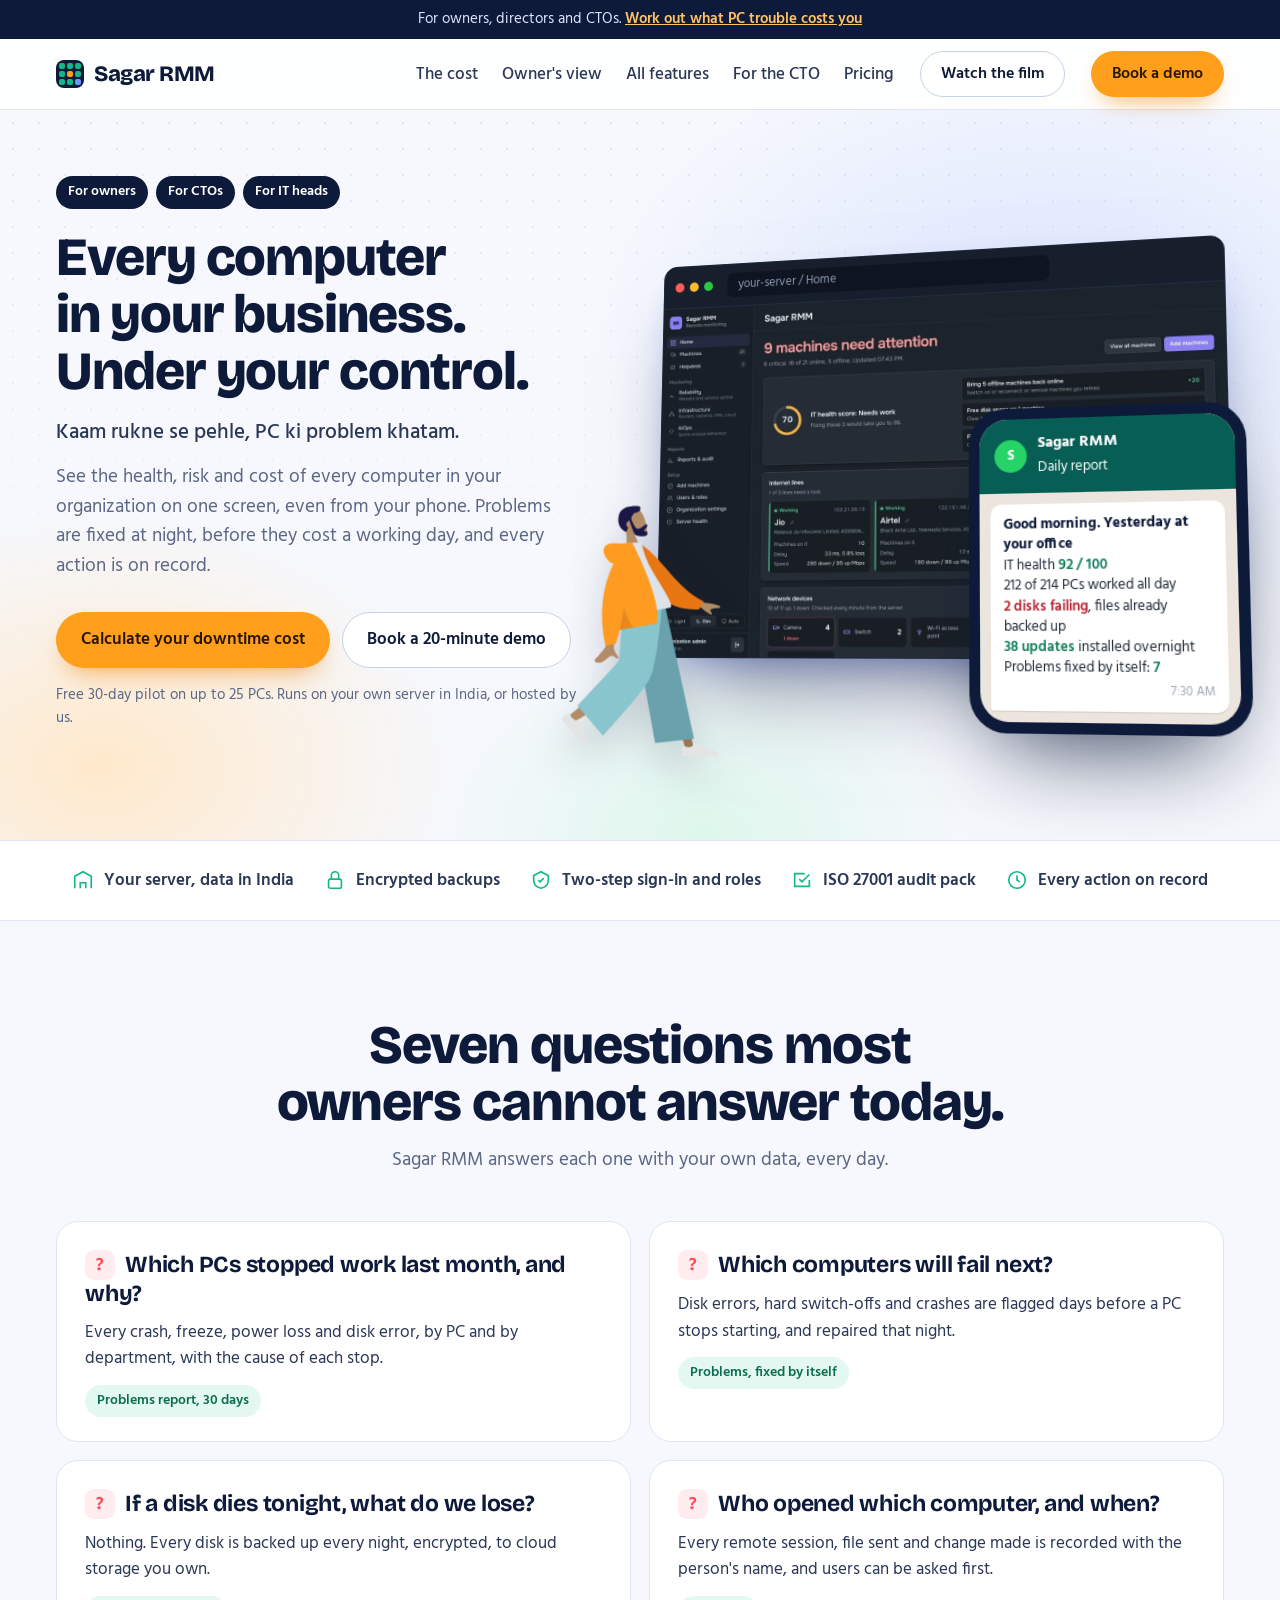
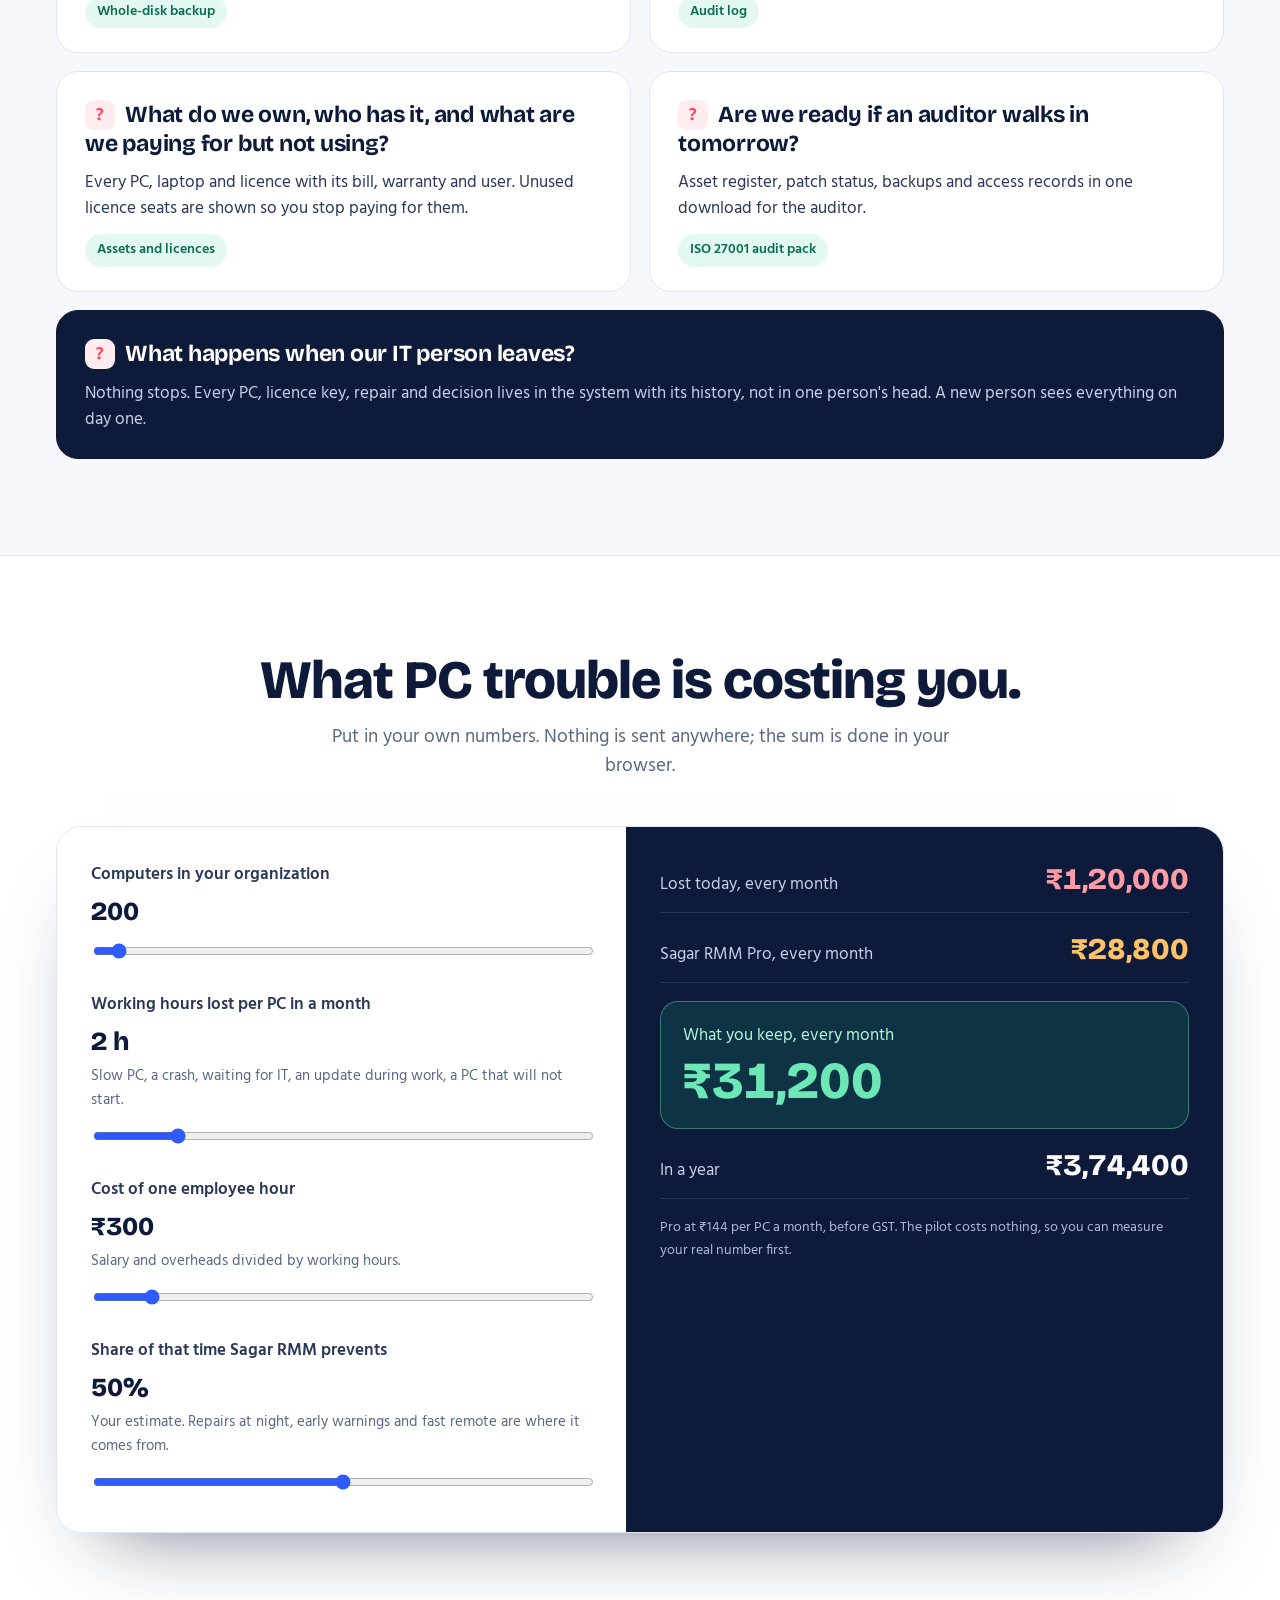
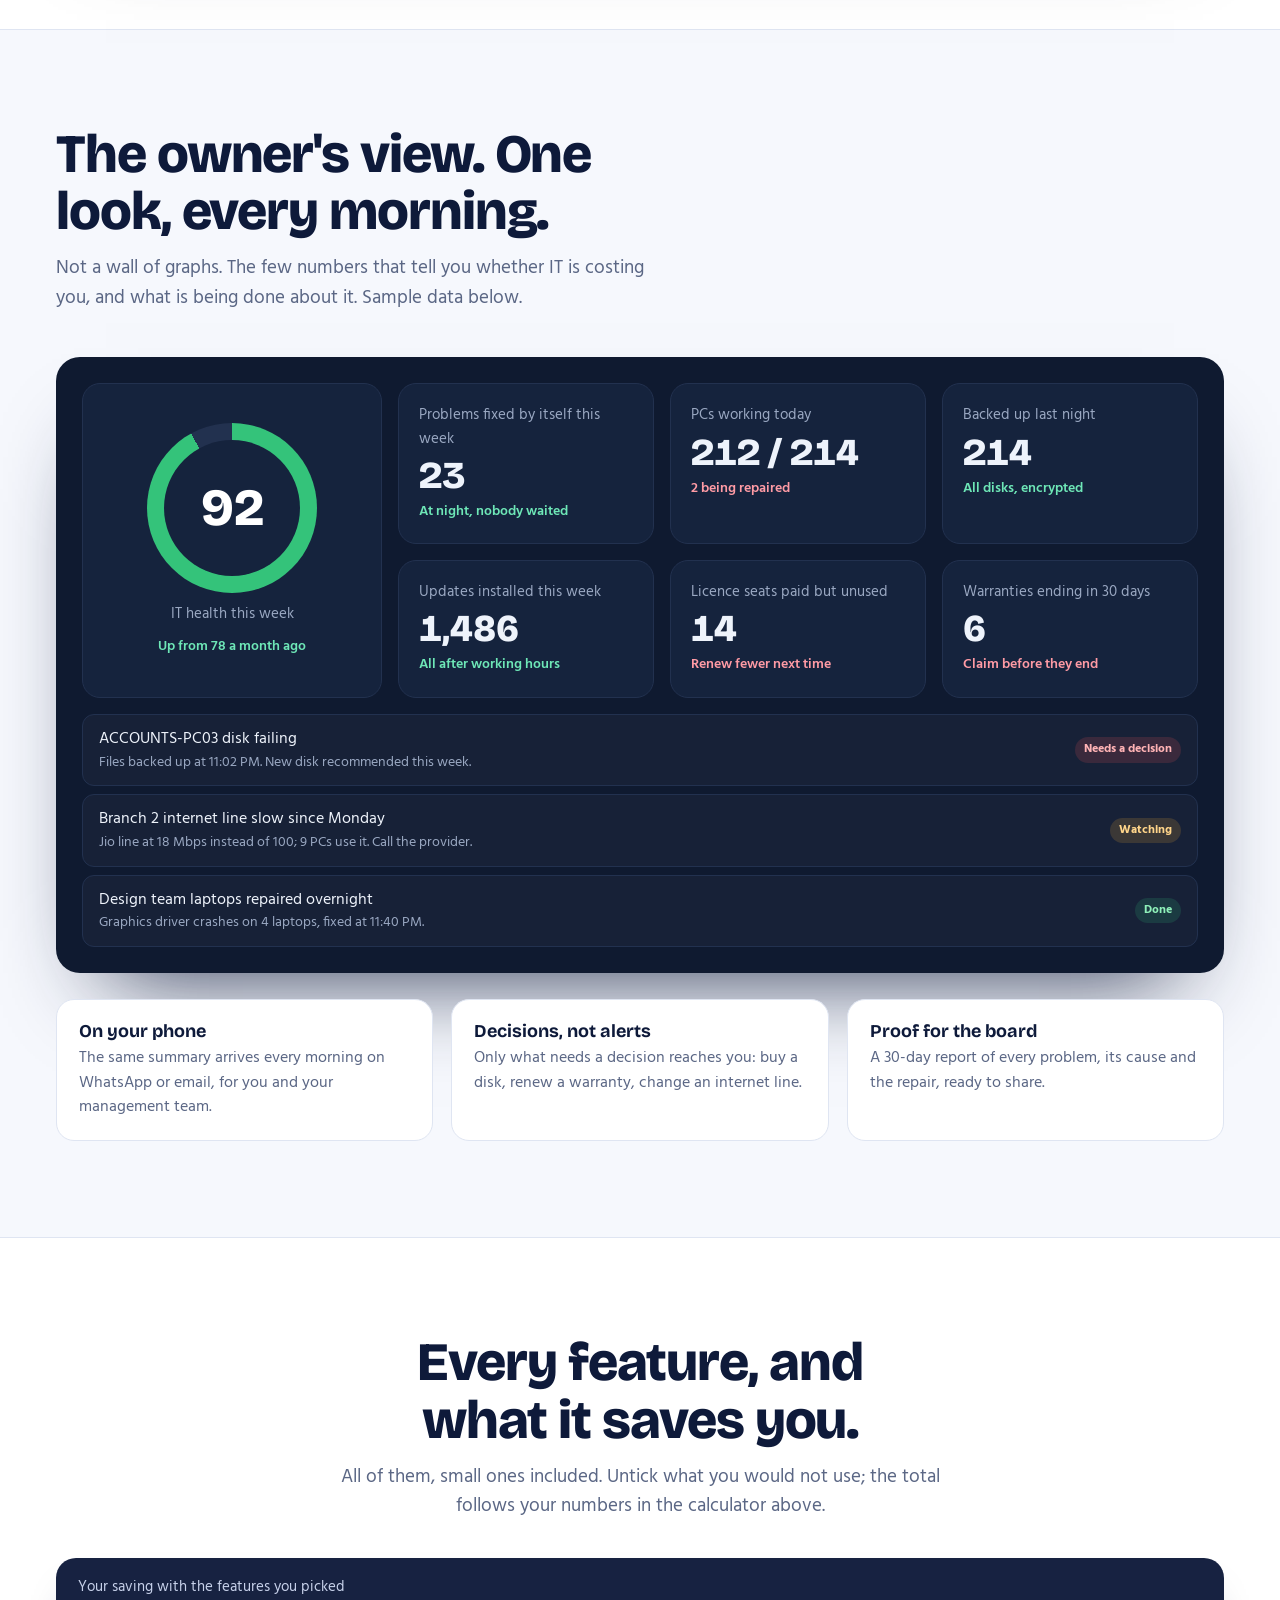
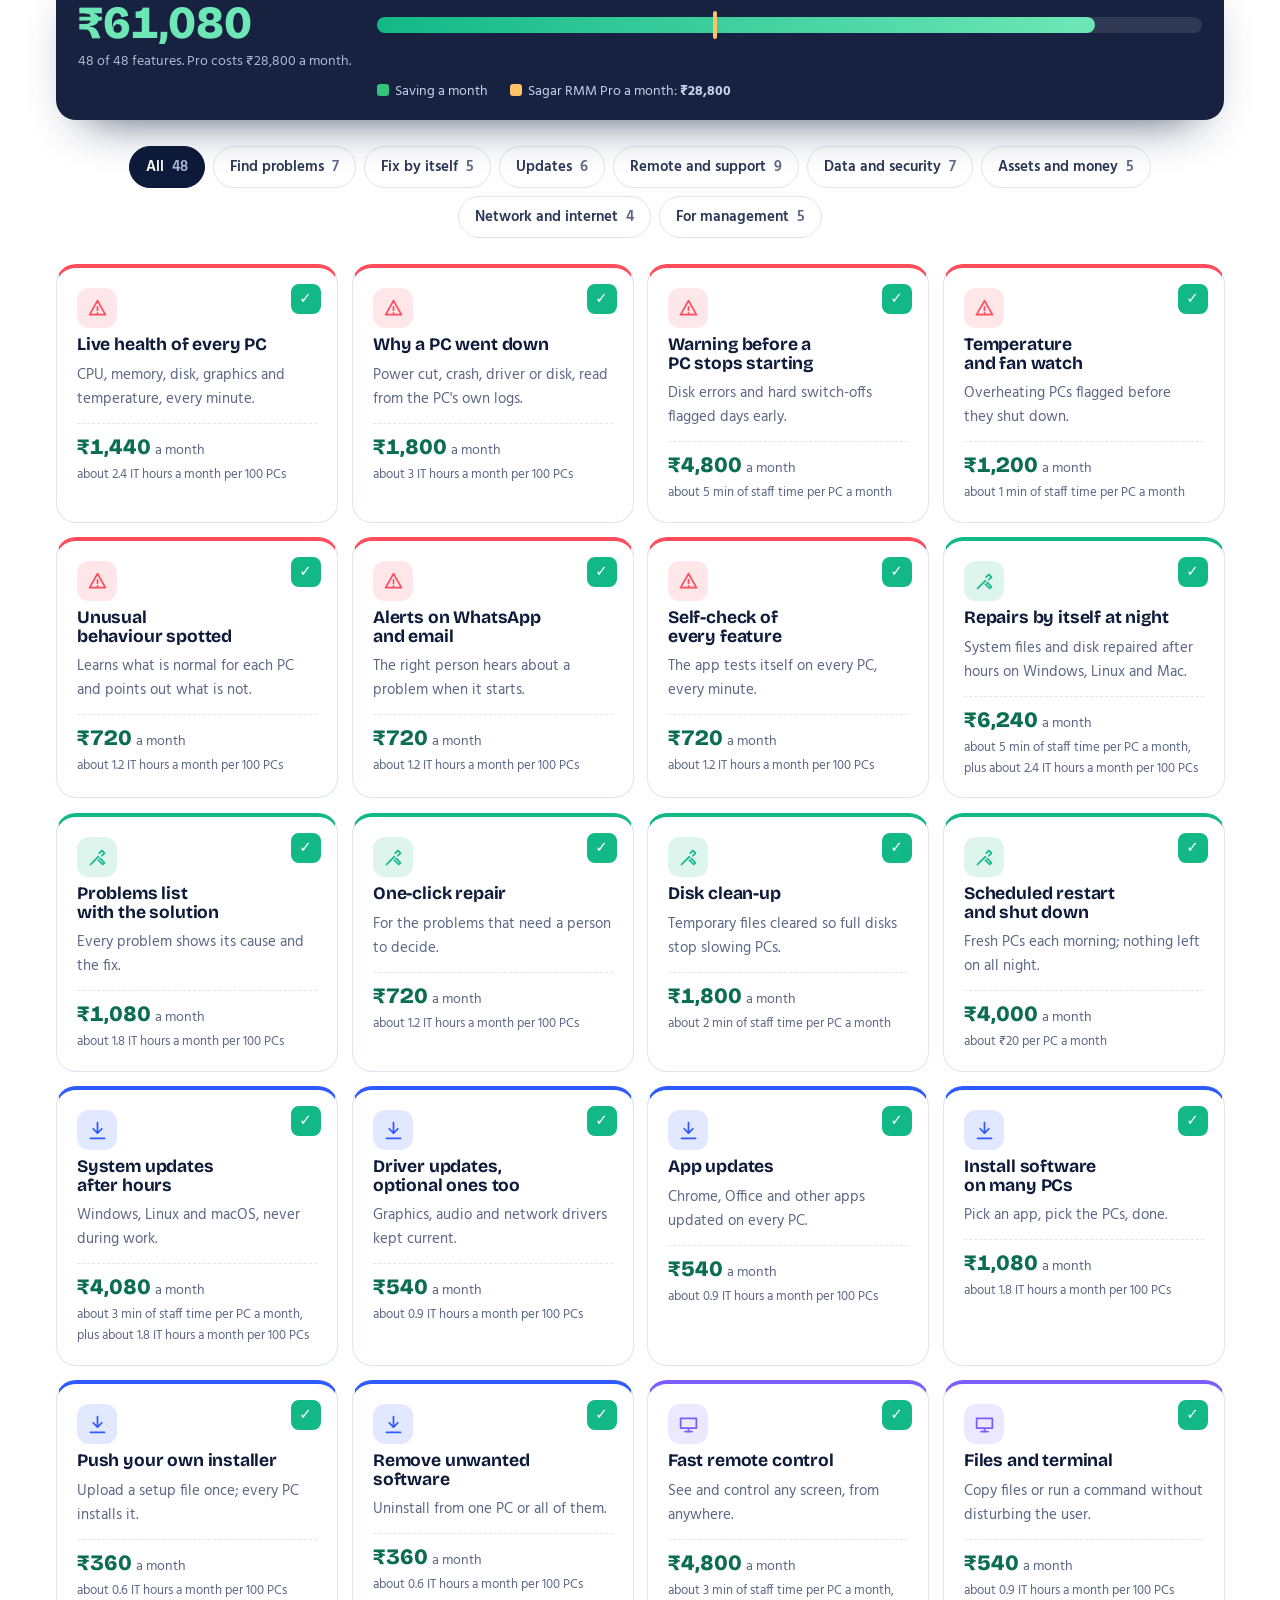
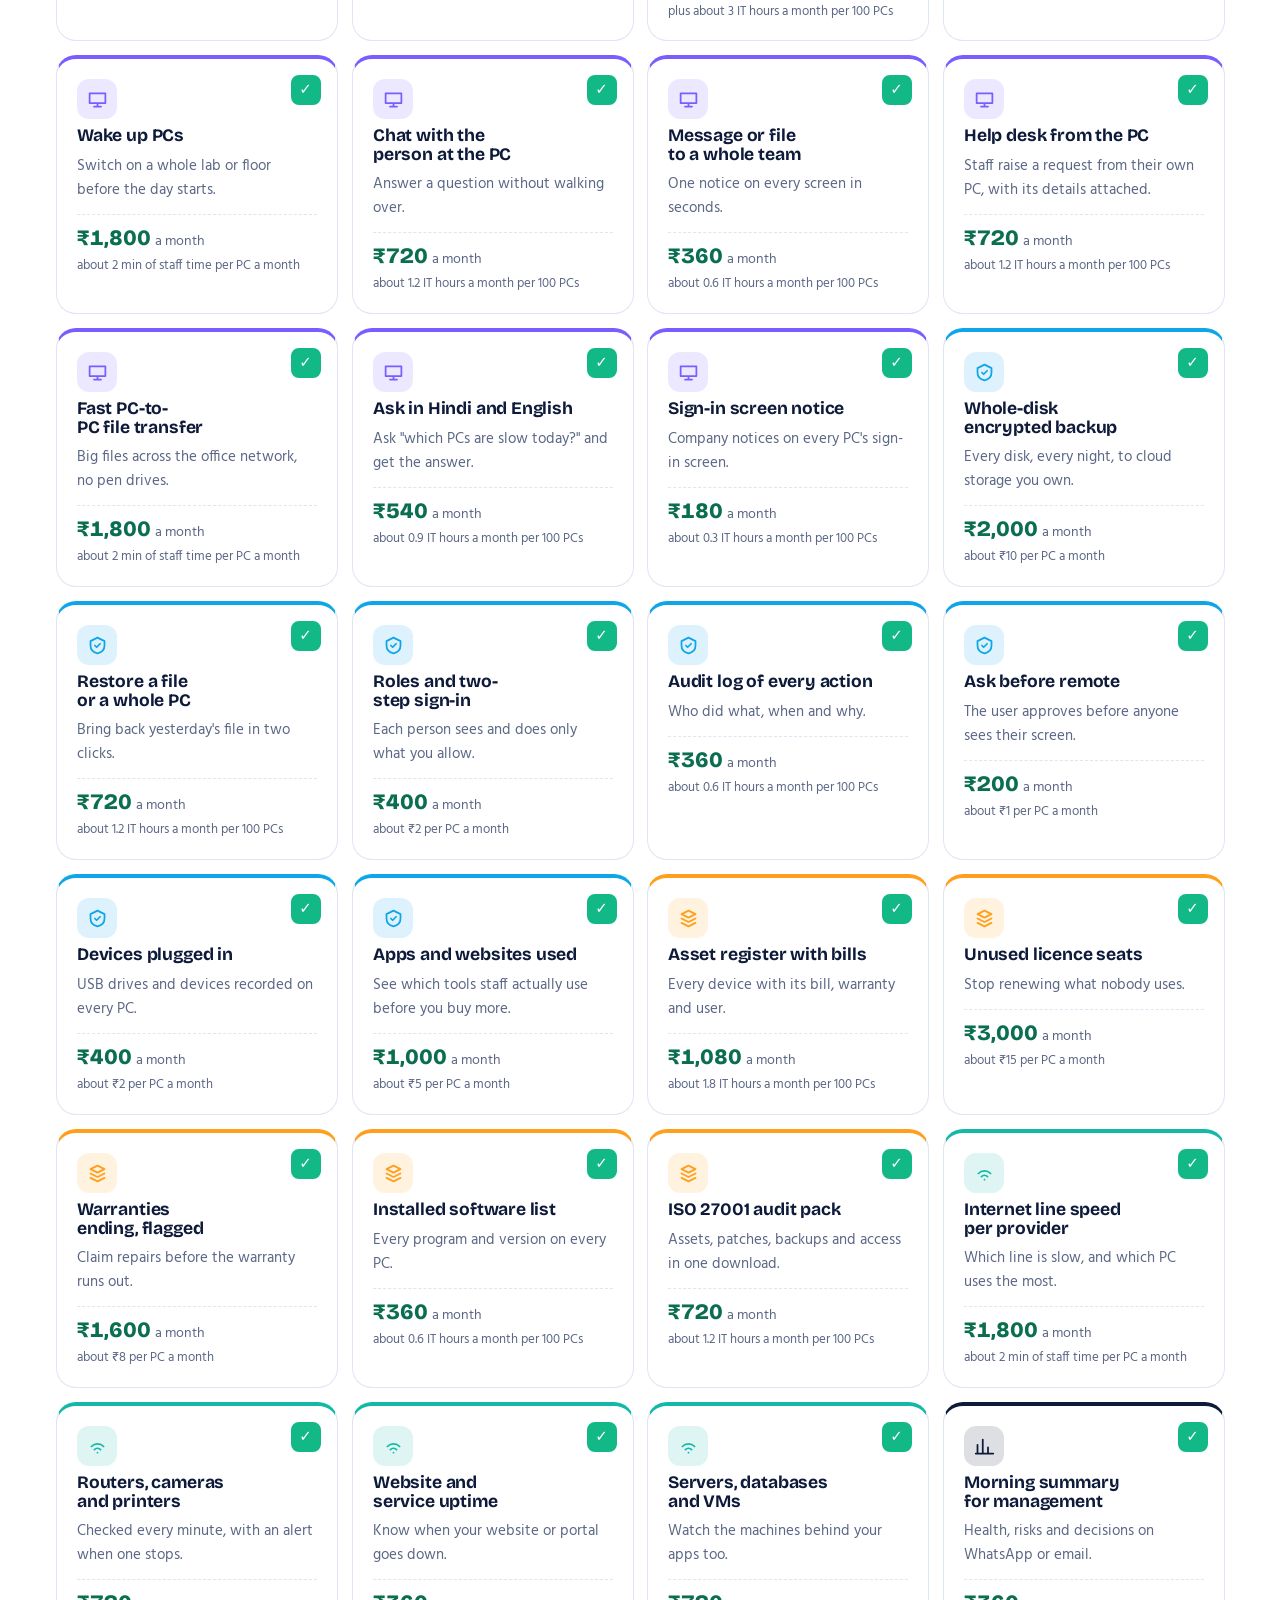
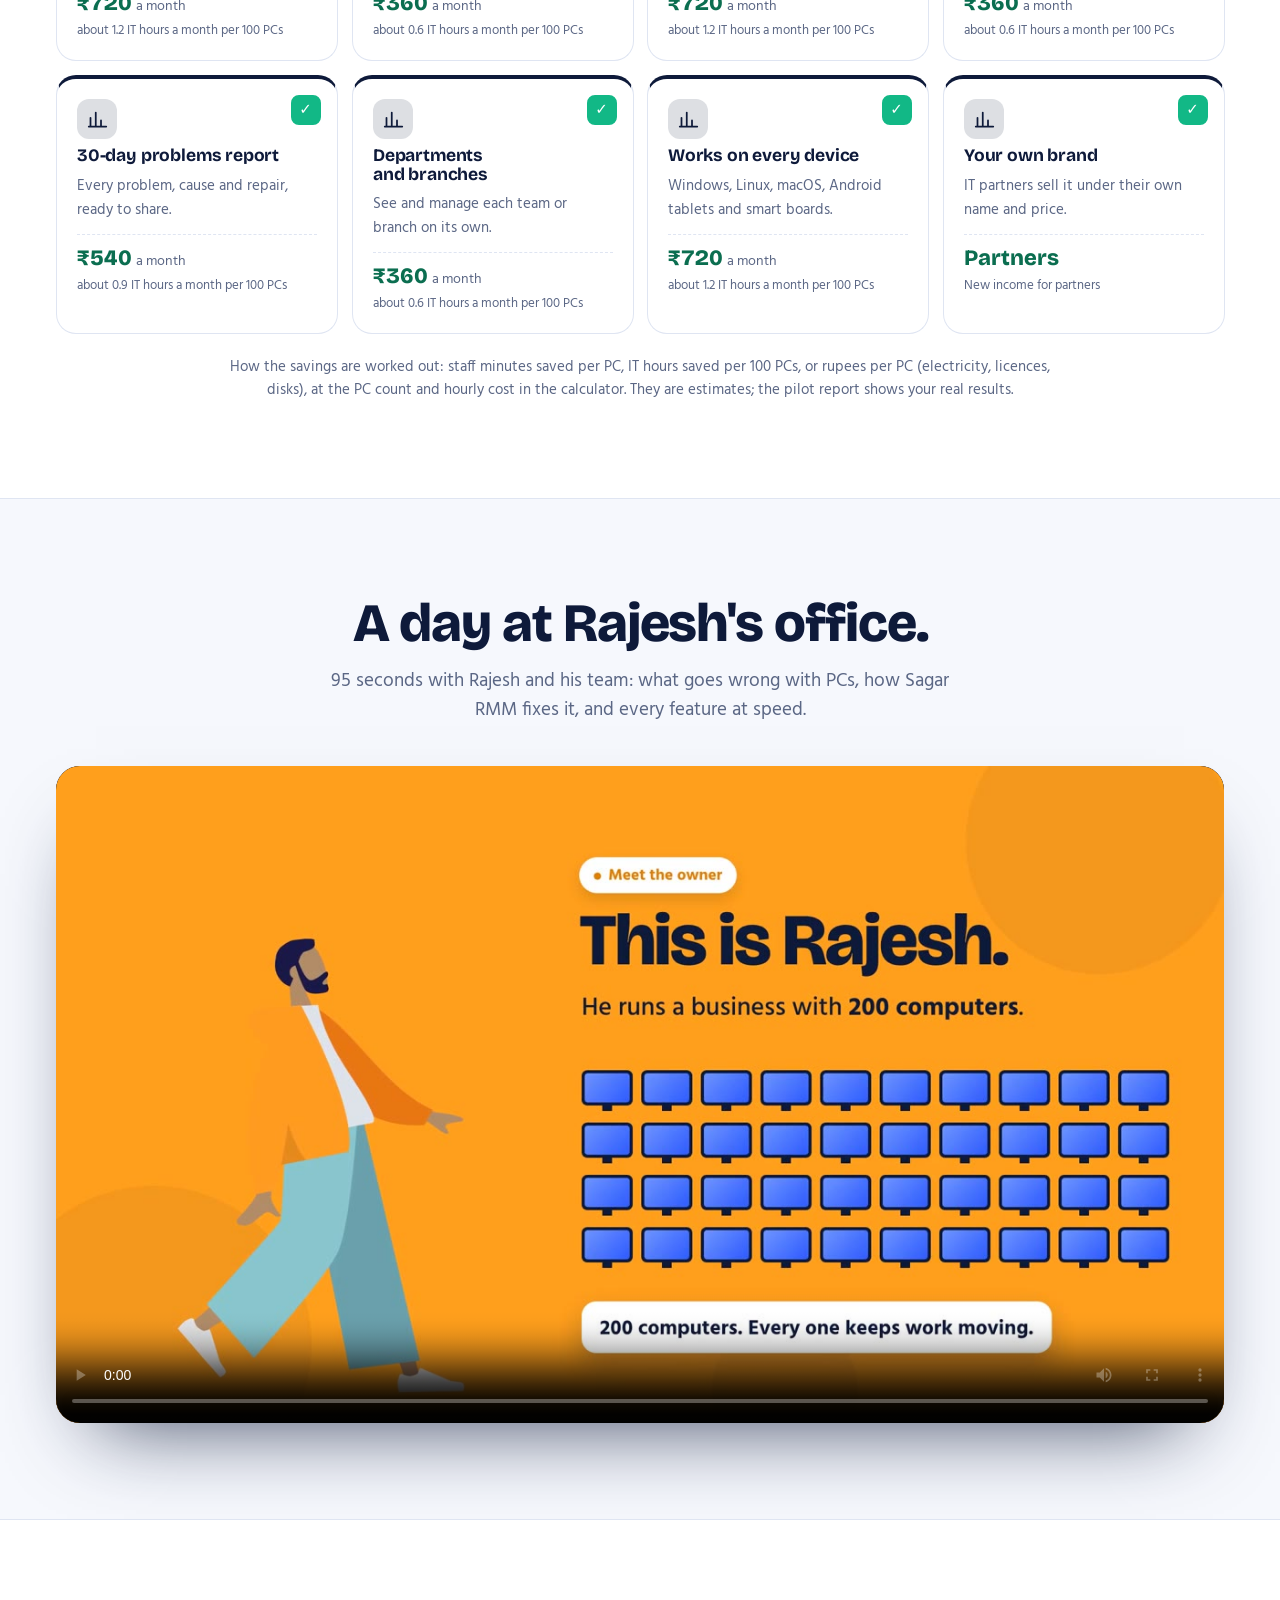
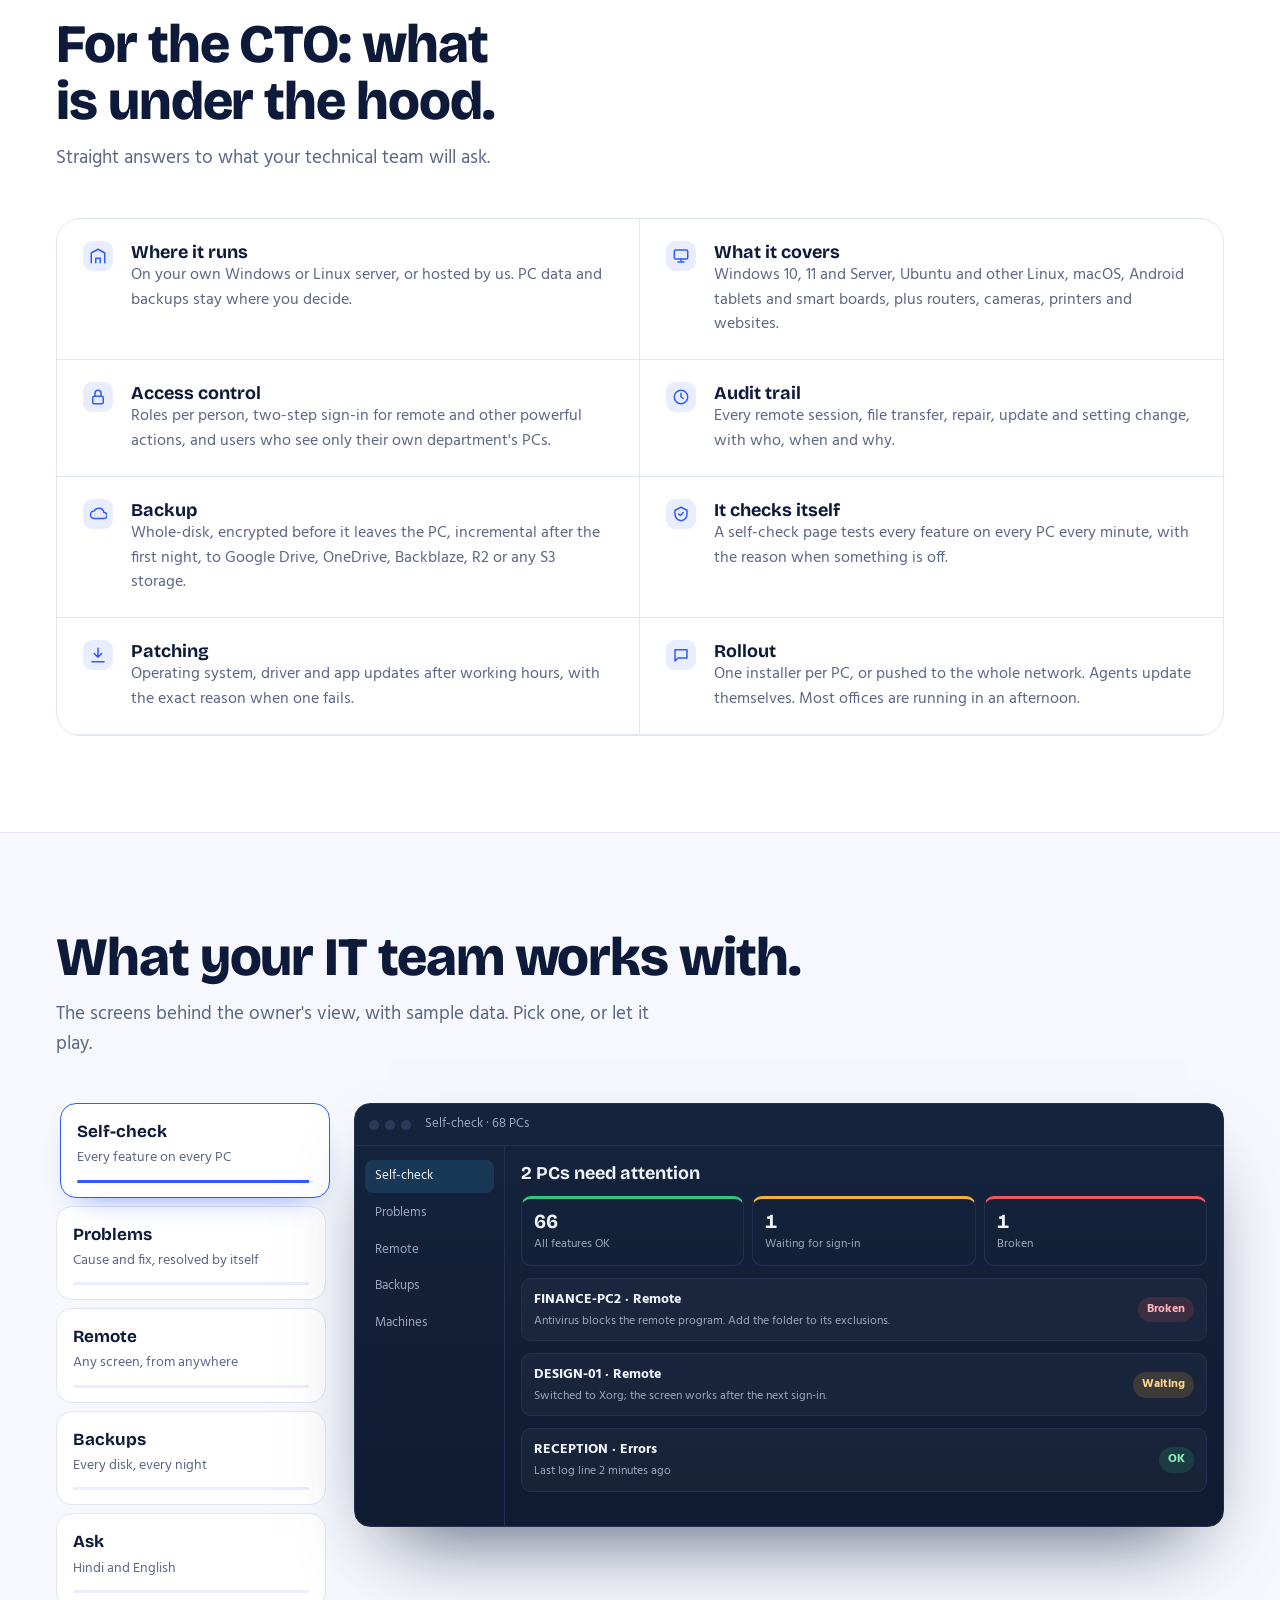
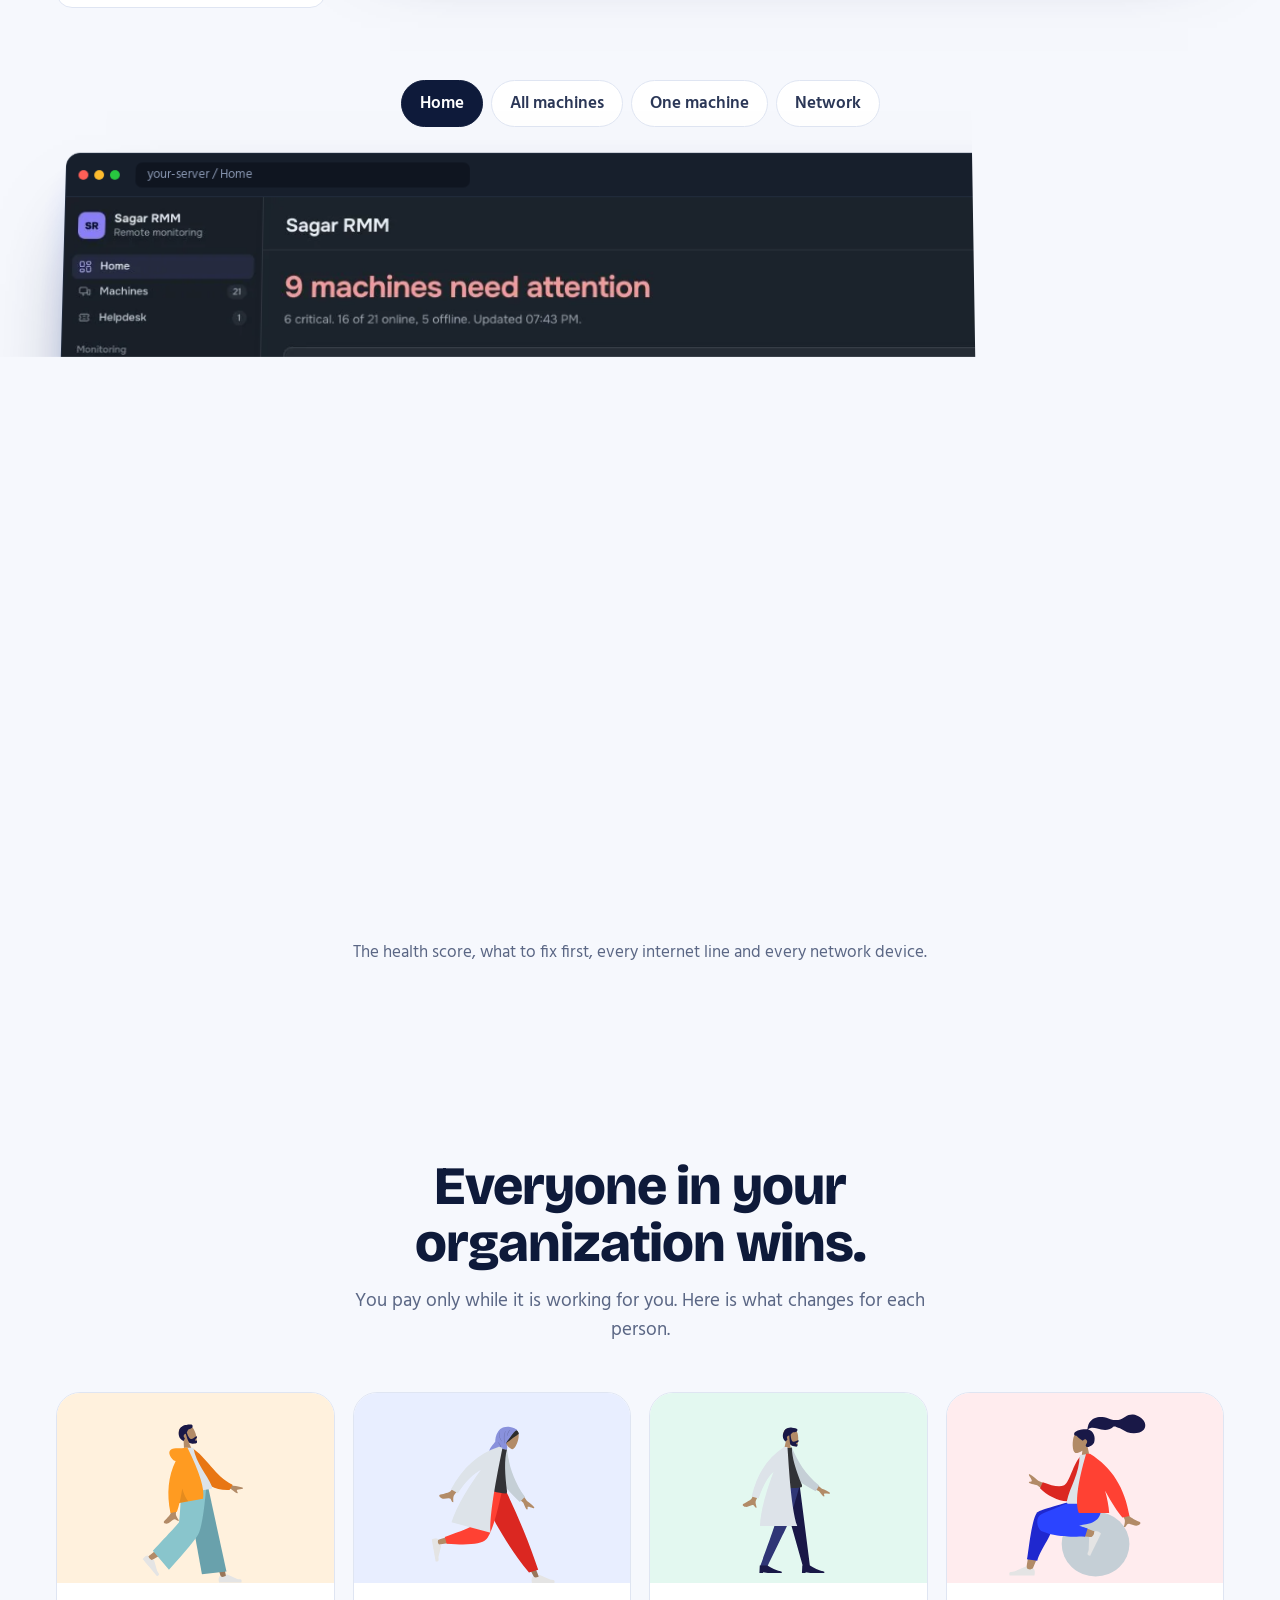
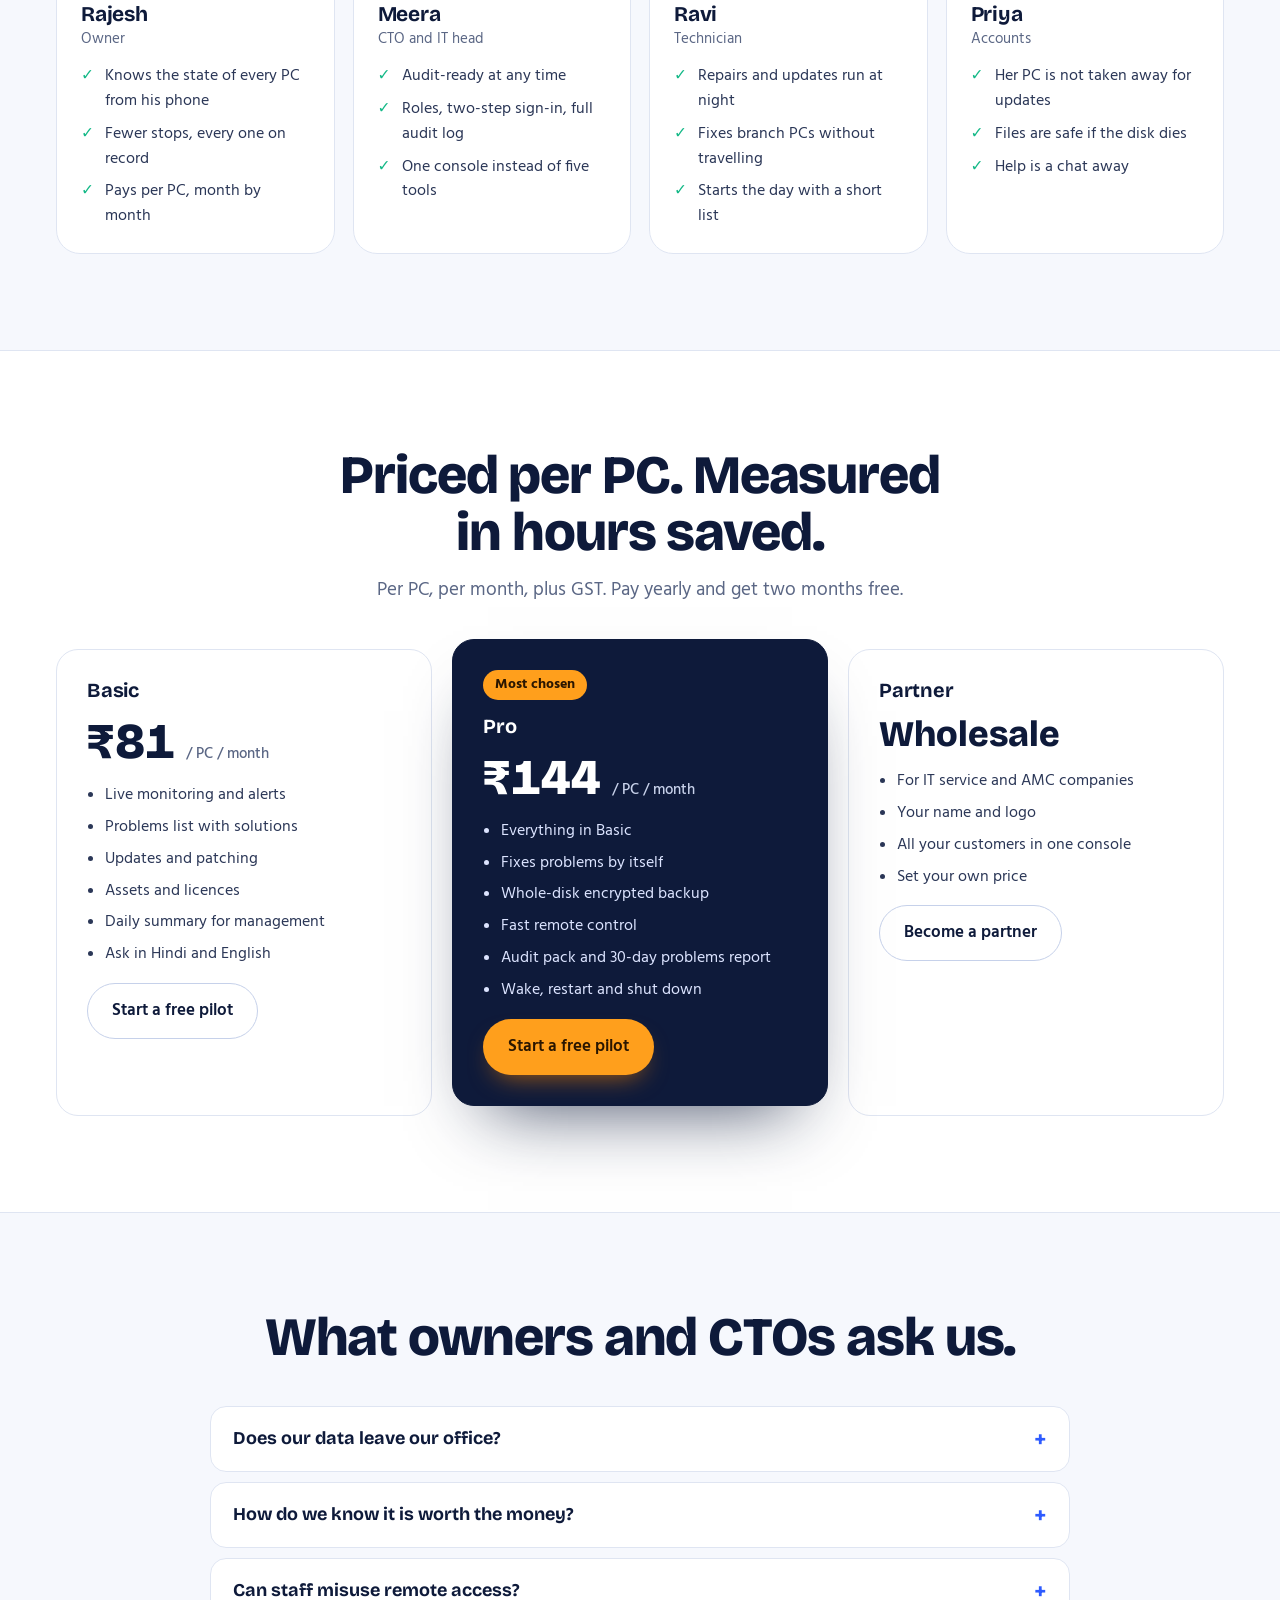
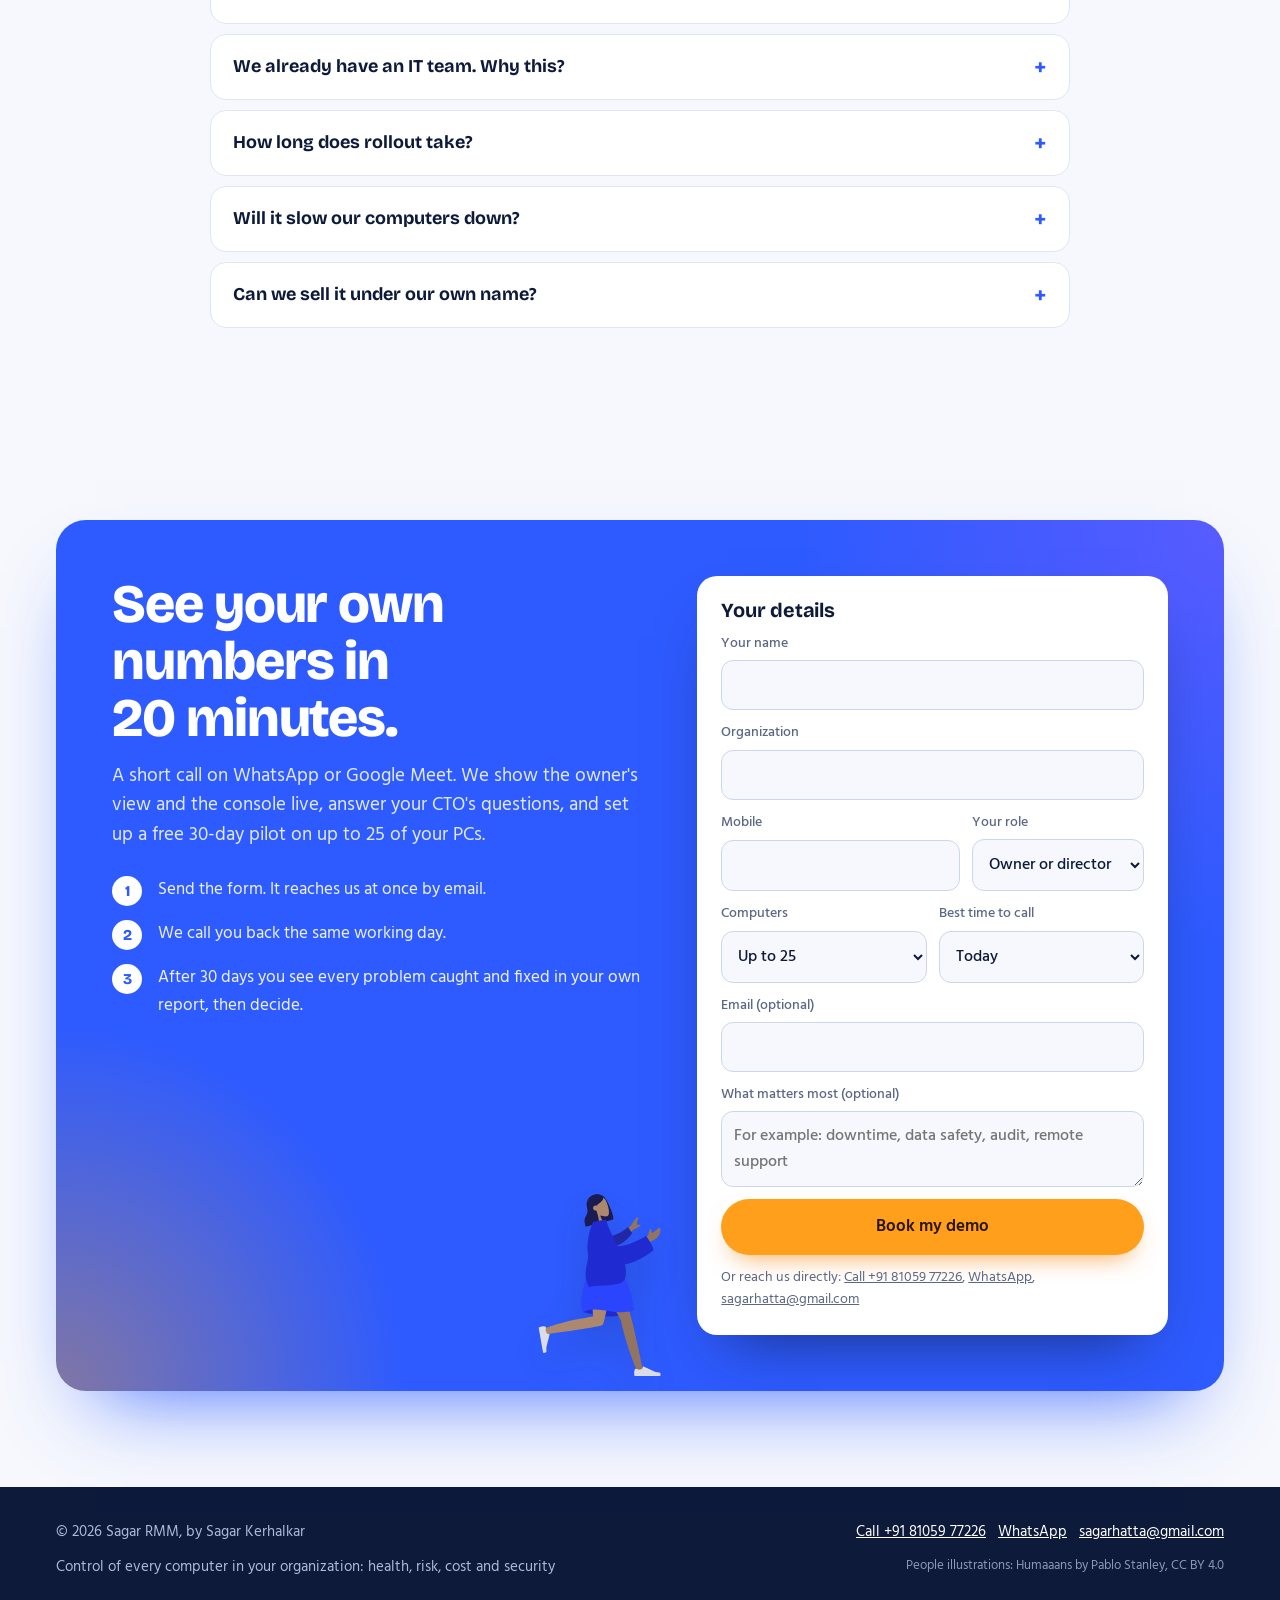
==== commit 1736e62a: "Search: descriptive title, canonical URL, sharing preview, structured data, sitemap.xml, robots.txt " ====
--- a/index.html
+++ b/index.html
@@ -3,7 +3,17 @@
 <head>
 <meta charset="utf-8">
 <meta name="viewport" content="width=device-width, initial-scale=1, viewport-fit=cover">
-<title>Sagar RMM</title>
+<title>Sagar RMM | RMM software to monitor, fix and back up every PC in your organization</title>
+<link rel="canonical" href="https://rmm.sagarkerhalkar.com/">
+<meta name="robots" content="index, follow">
+<meta property="og:type" content="website">
+<meta property="og:url" content="https://rmm.sagarkerhalkar.com/">
+<meta property="og:title" content="Sagar RMM: every computer in your business, under your control">
+<meta property="og:description" content="For owners and CTOs: the health, risk and cost of every computer in your organization on one screen. Problems fixed at night, every disk backed up, every action on record. On your own server in India.">
+<meta property="og:image" content="https://rmm.sagarkerhalkar.com/media/sagar-rmm-film-poster.jpg">
+<meta property="og:image:width" content="1280"><meta property="og:image:height" content="720">
+<meta name="twitter:card" content="summary_large_image">
+<script type="application/ld+json">{"@context": "https://schema.org", "@type": "SoftwareApplication", "name": "Sagar RMM", "url": "https://rmm.sagarkerhalkar.com/", "applicationCategory": "BusinessApplication", "operatingSystem": "Windows, Linux, macOS, Android", "description": "Remote monitoring and management (RMM) for organizations: health, risk and cost of every computer on one screen, repairs at night, encrypted backup, remote support and an audit log.", "offers": {"@type": "Offer", "price": "144", "priceCurrency": "INR", "description": "Pro, per PC per month"}, "publisher": {"@type": "Organization", "name": "Sagar RMM", "url": "https://rmm.sagarkerhalkar.com/", "email": "sagarhatta@gmail.com", "telephone": "+91-8105977226"}}</script>
 <meta name="description" content="For owners and CTOs: the health, risk and cost of every computer in your organization on one screen. Problems fixed at night, every disk backed up, every action on record. On your own server in India.">
 <meta name="theme-color" content="#2E5BFF">
 <link rel="preconnect" href="https://fonts.googleapis.com">
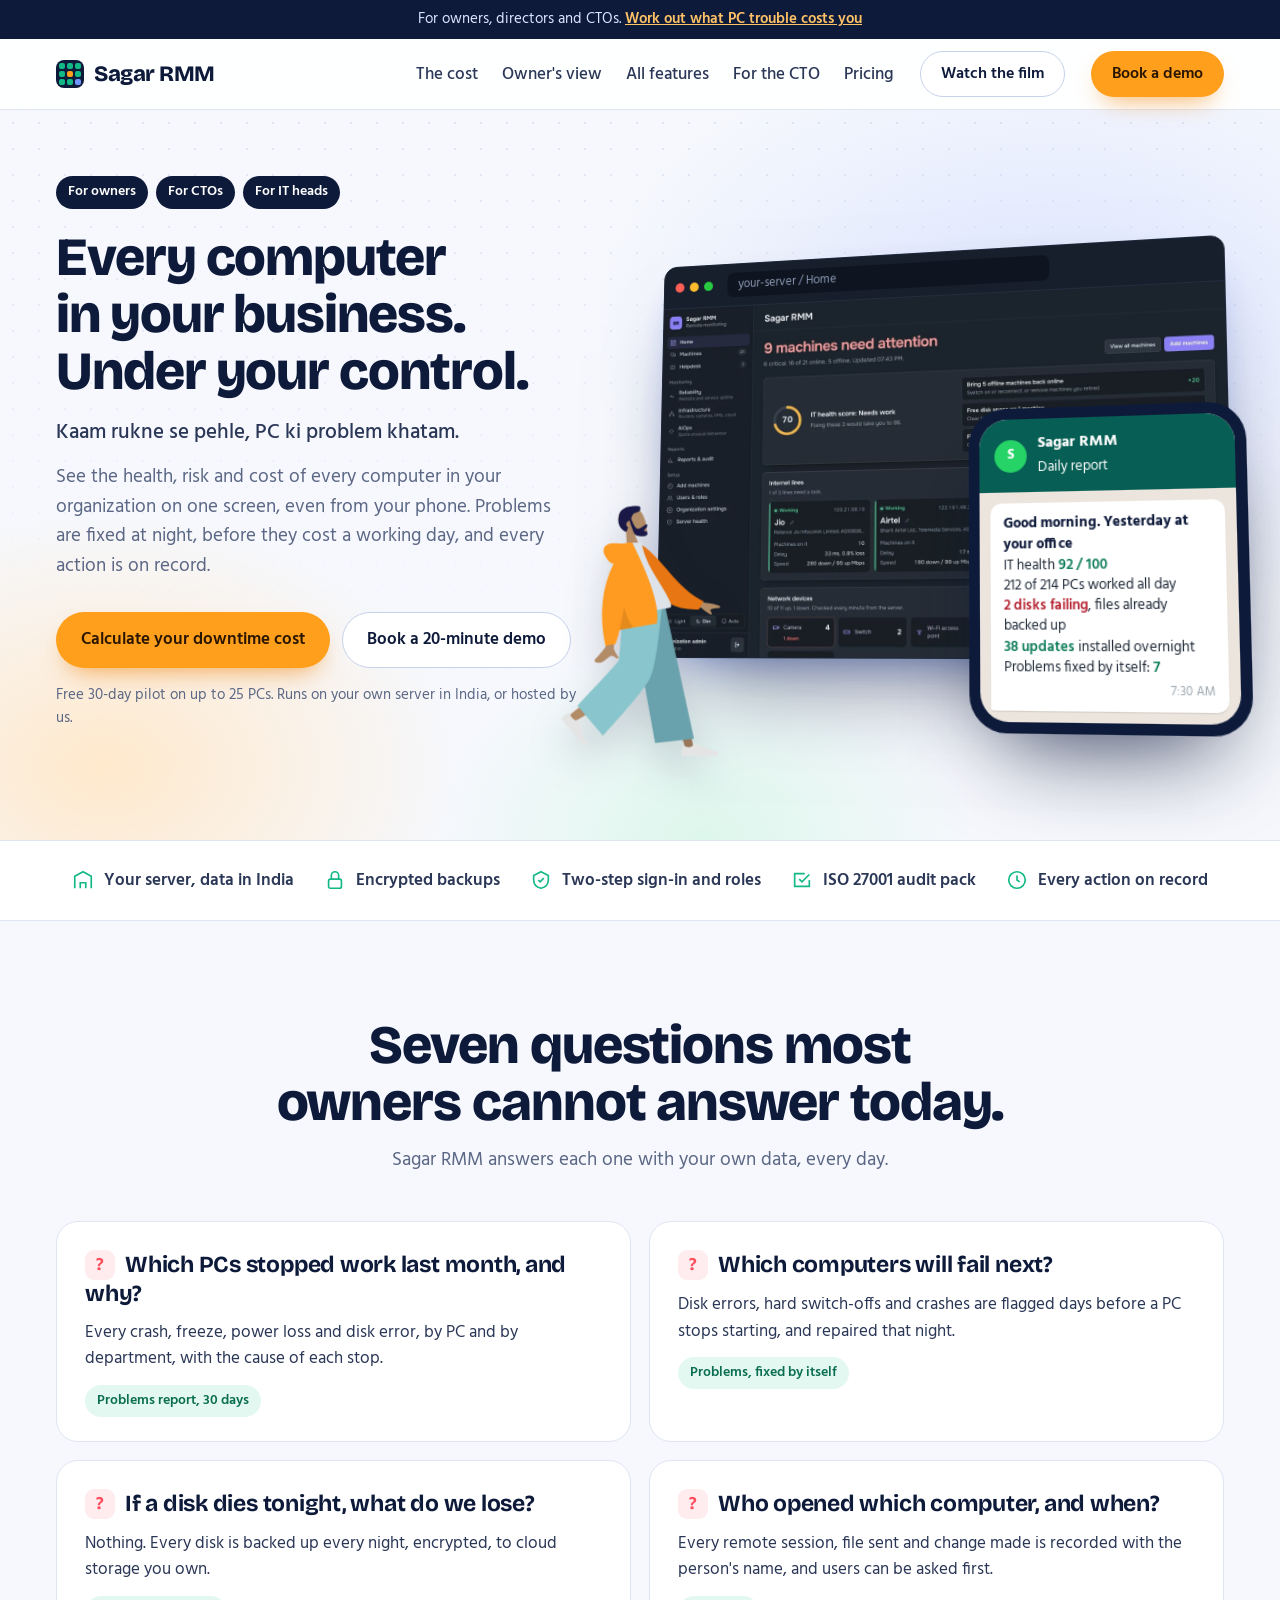
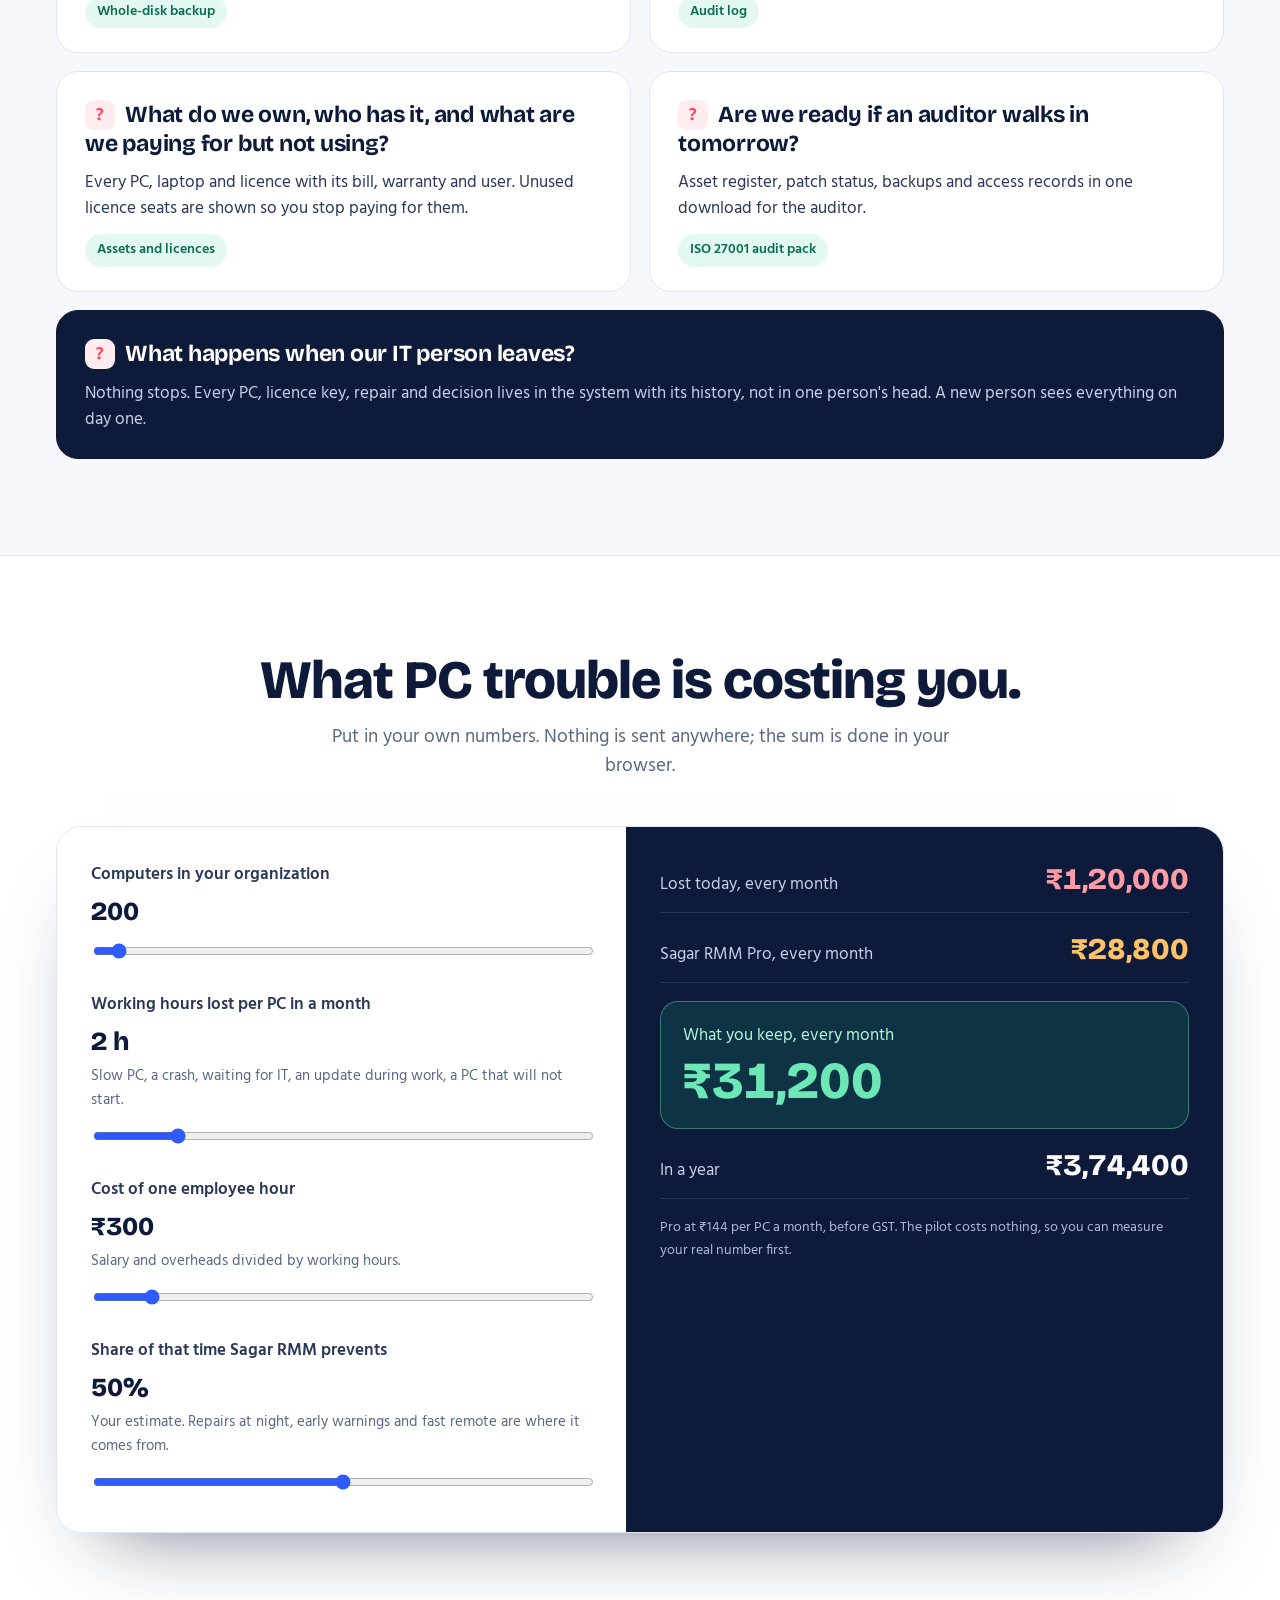
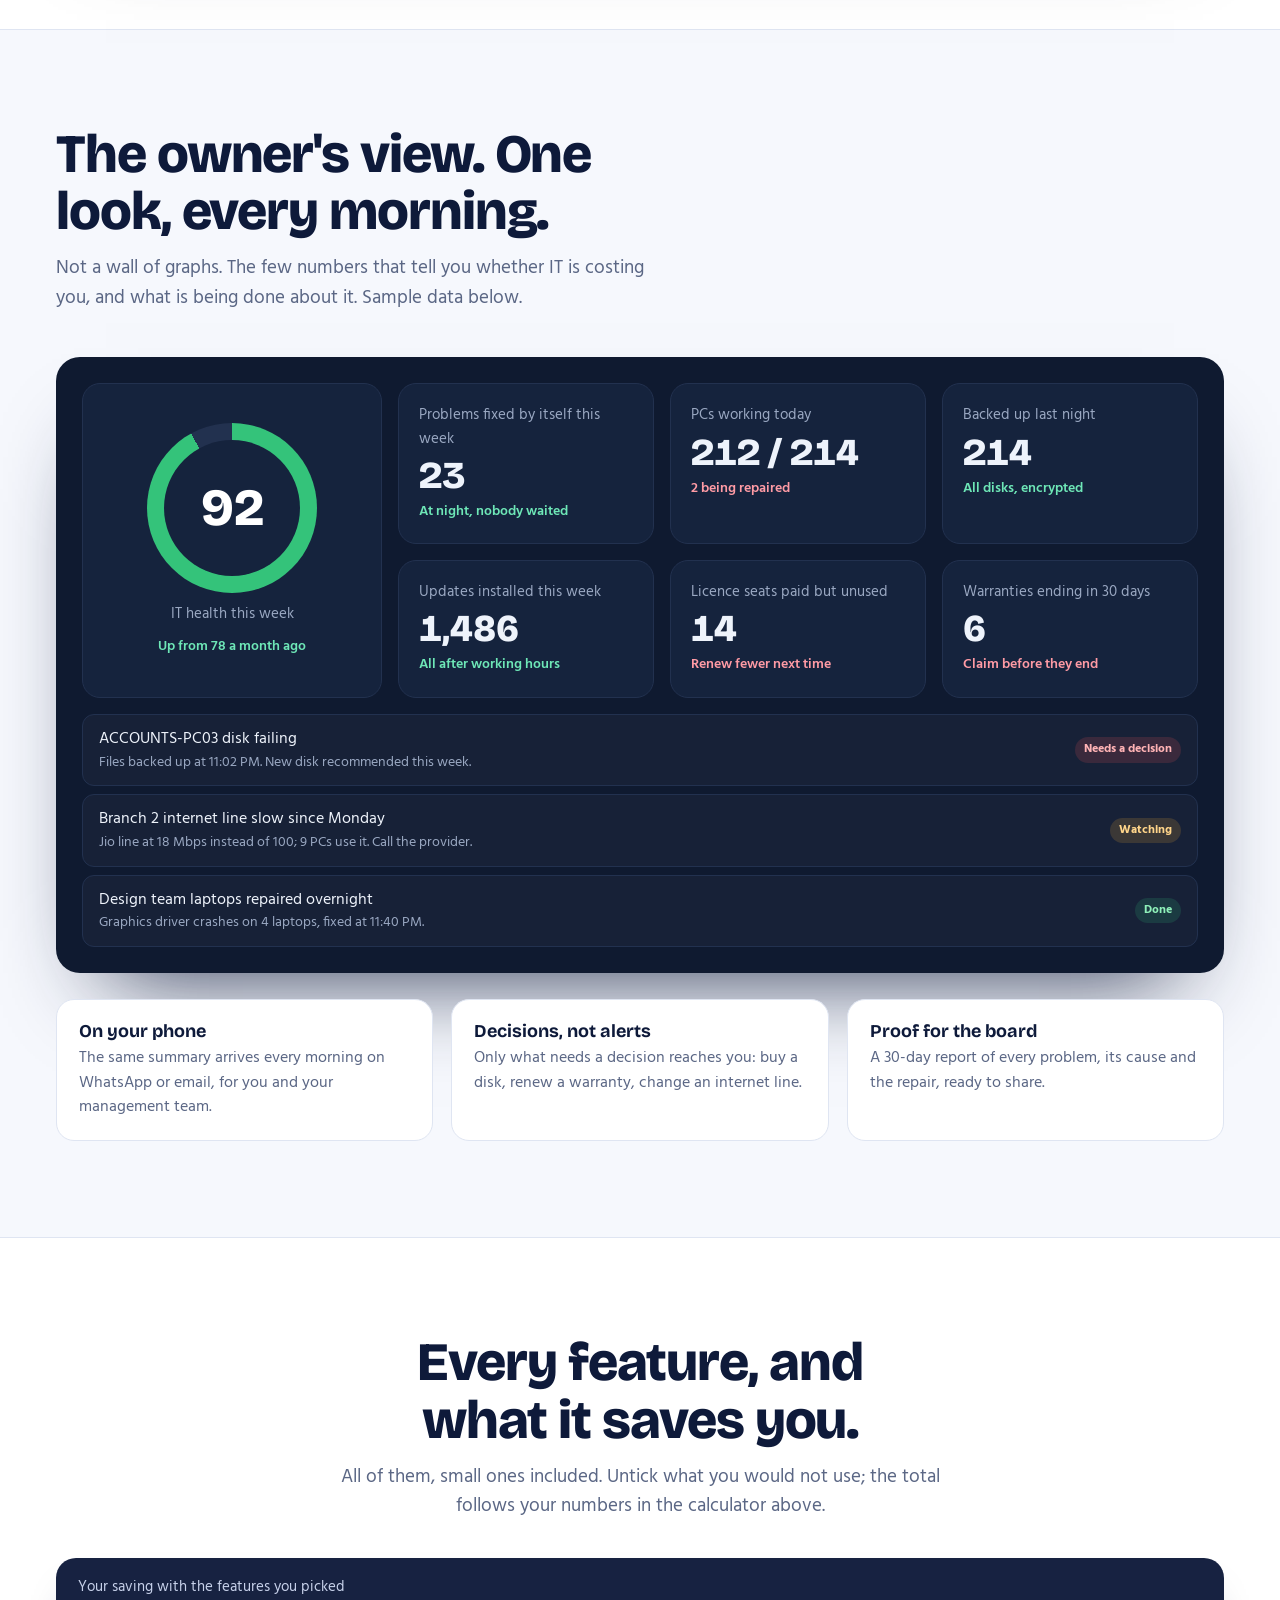
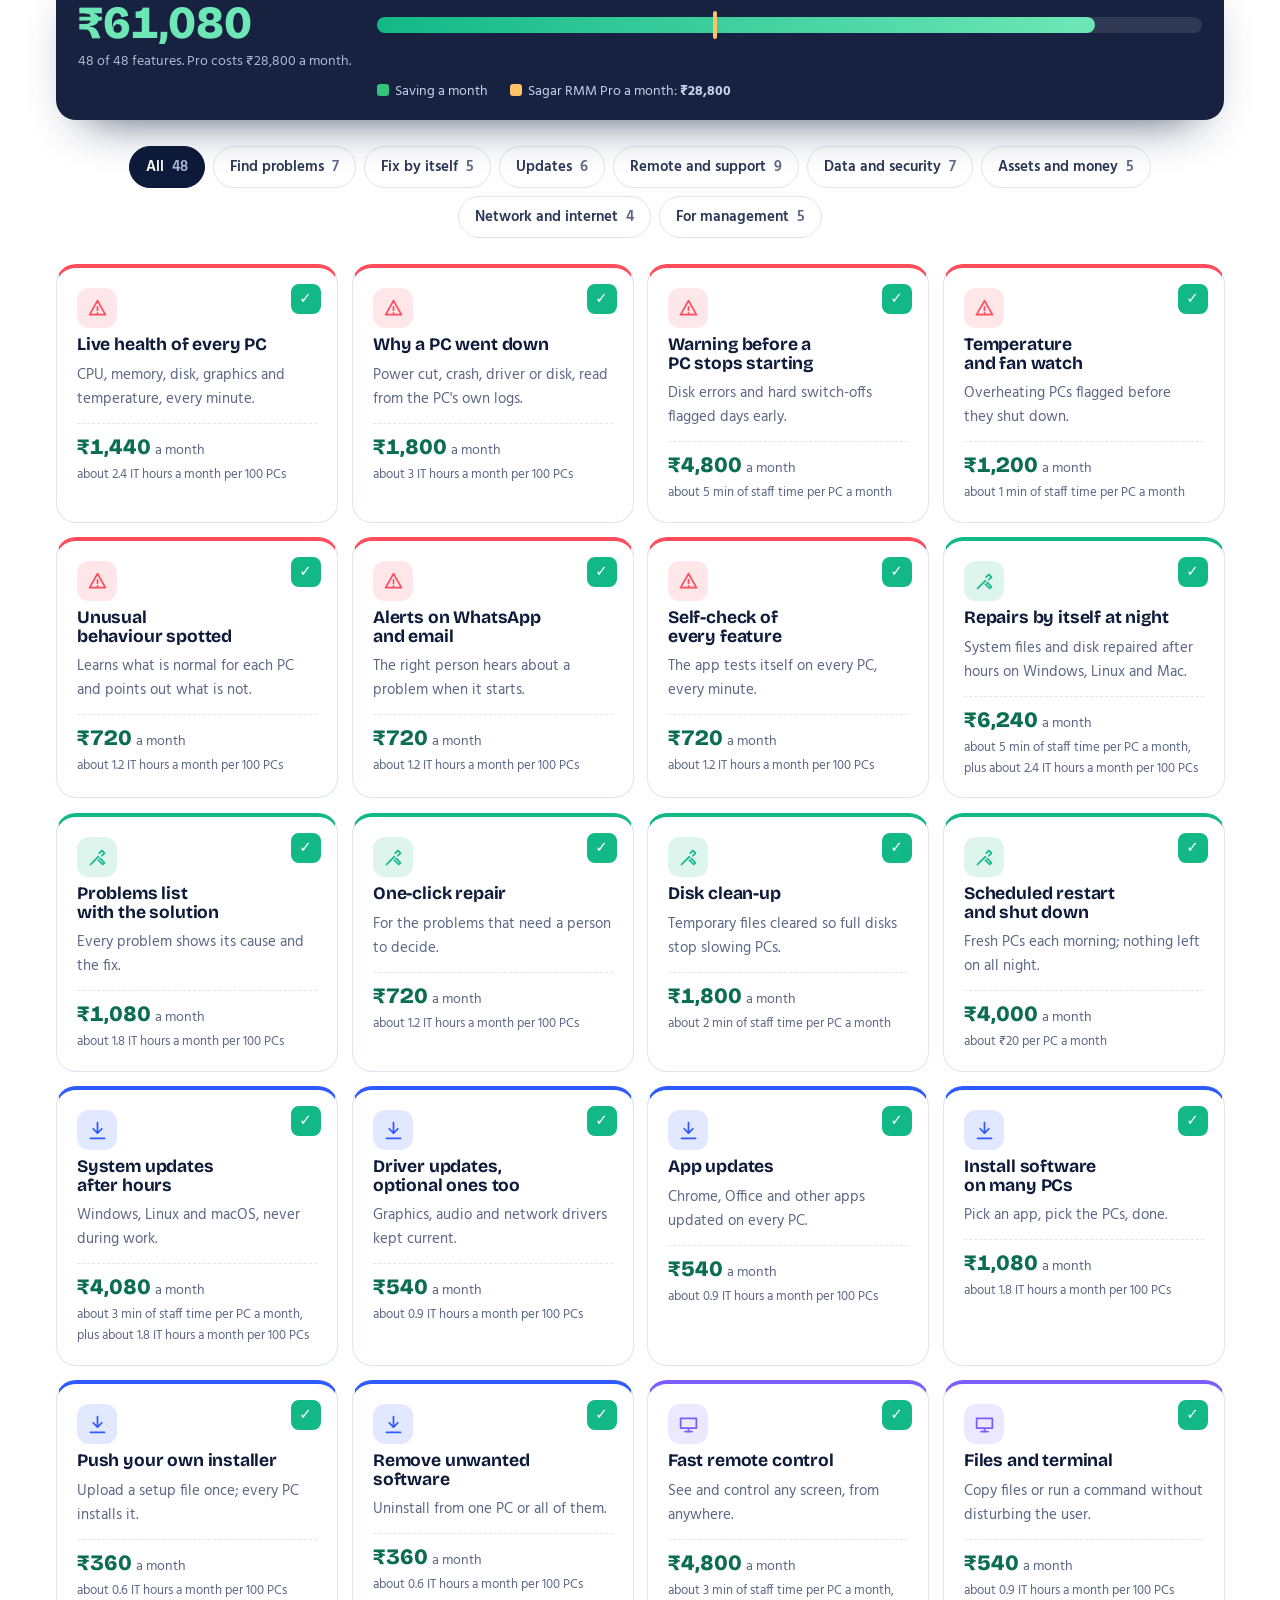
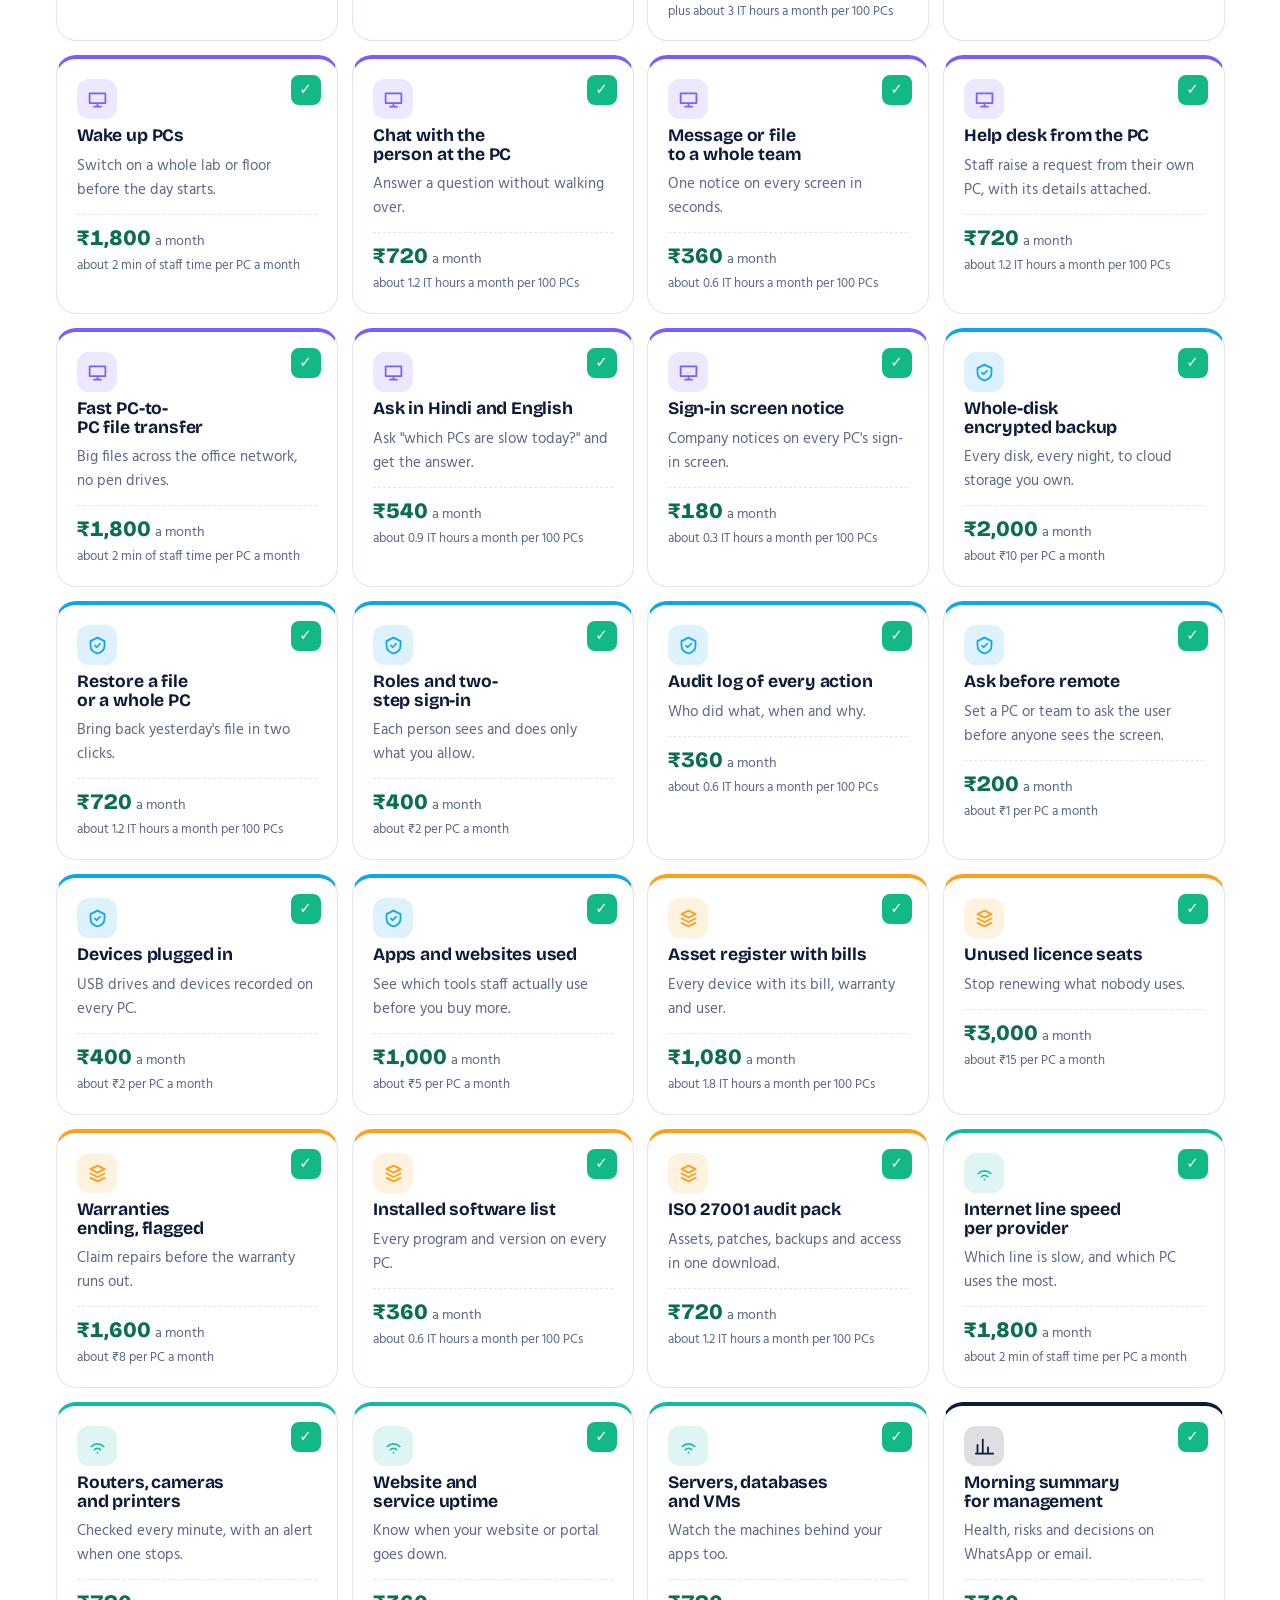
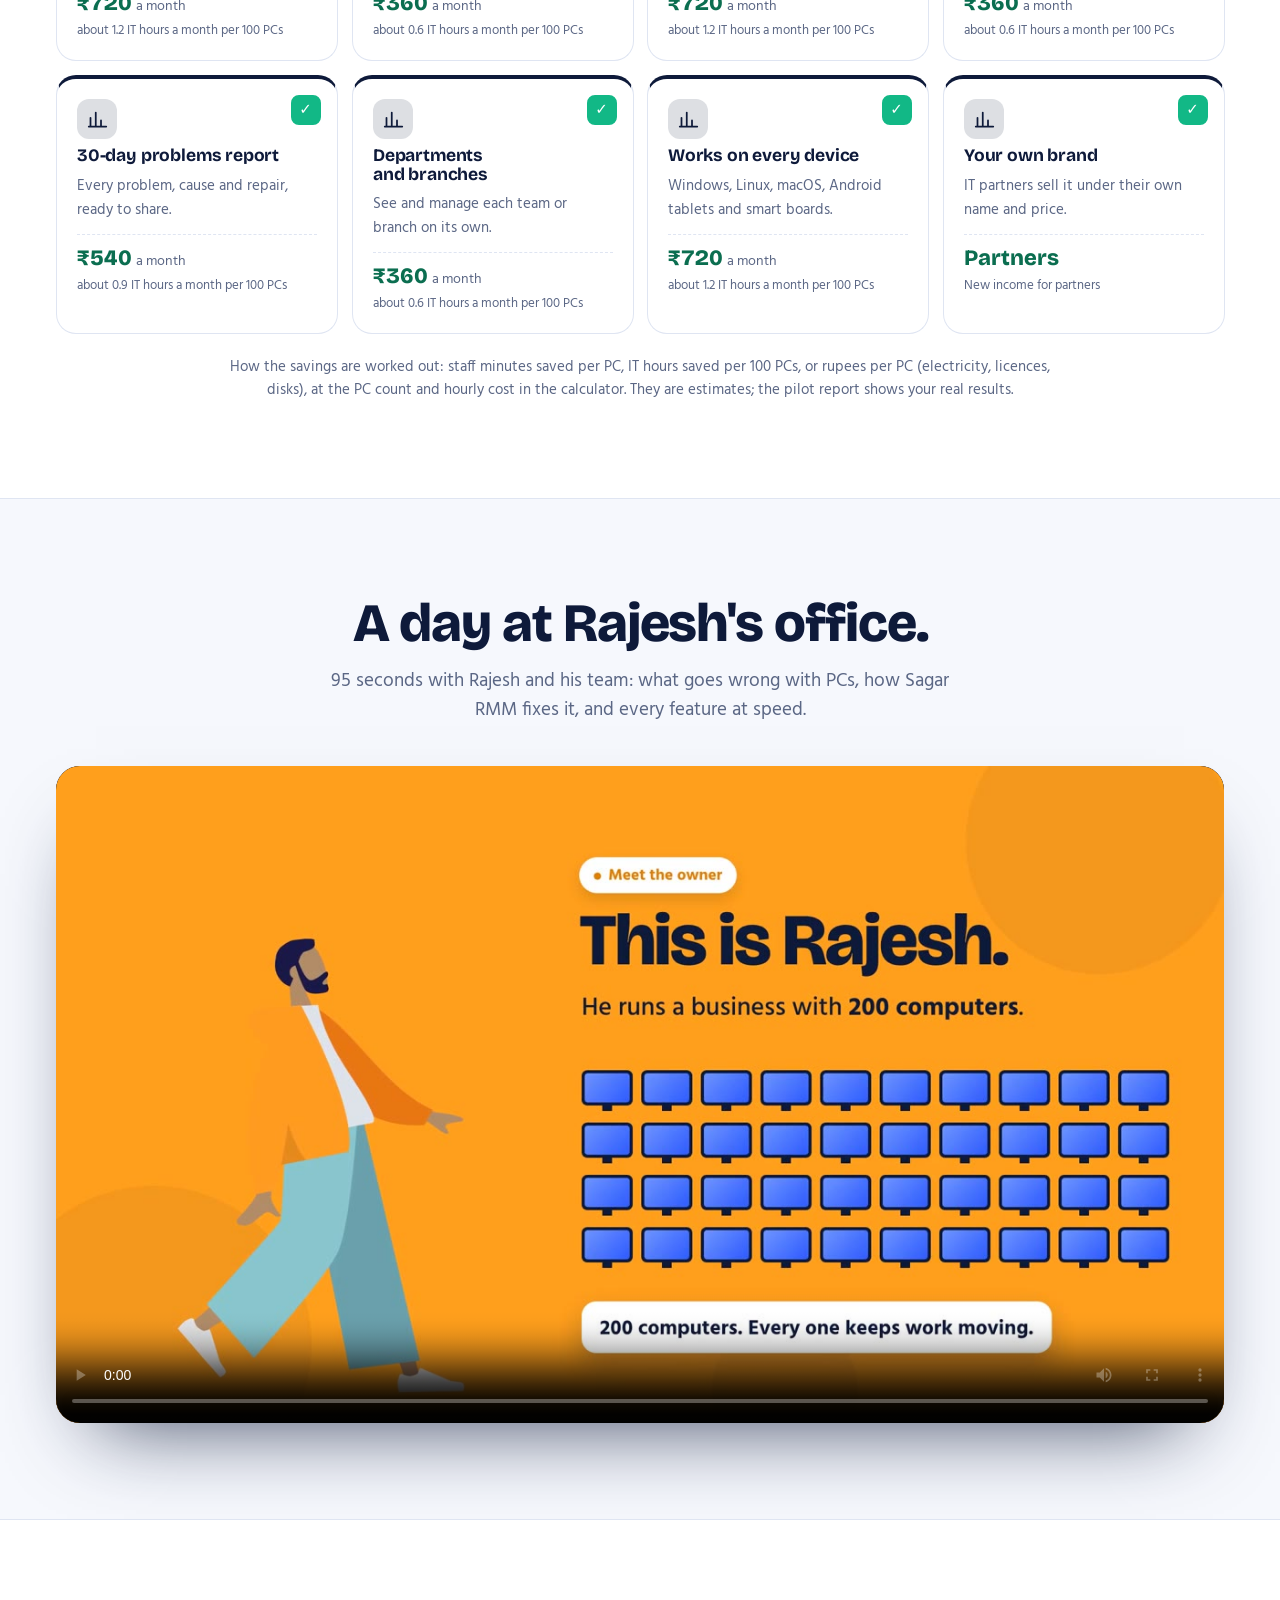
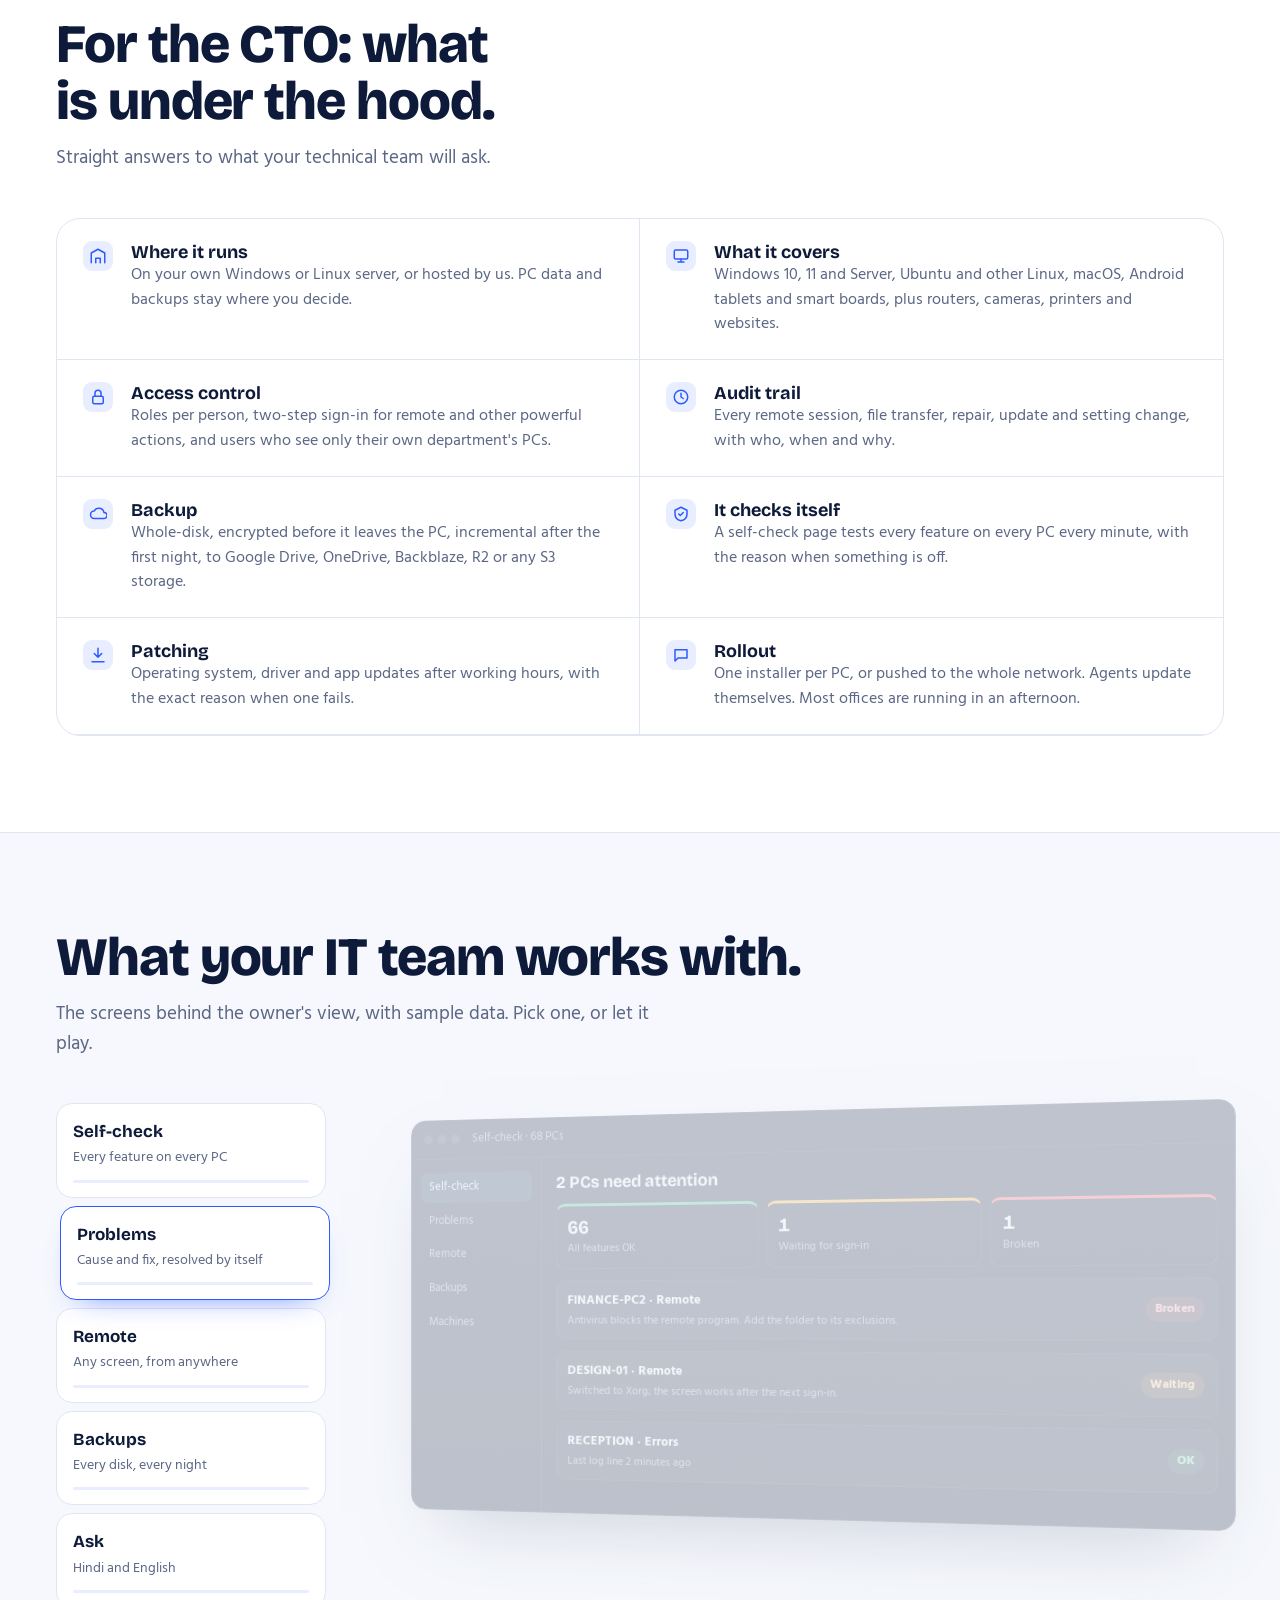
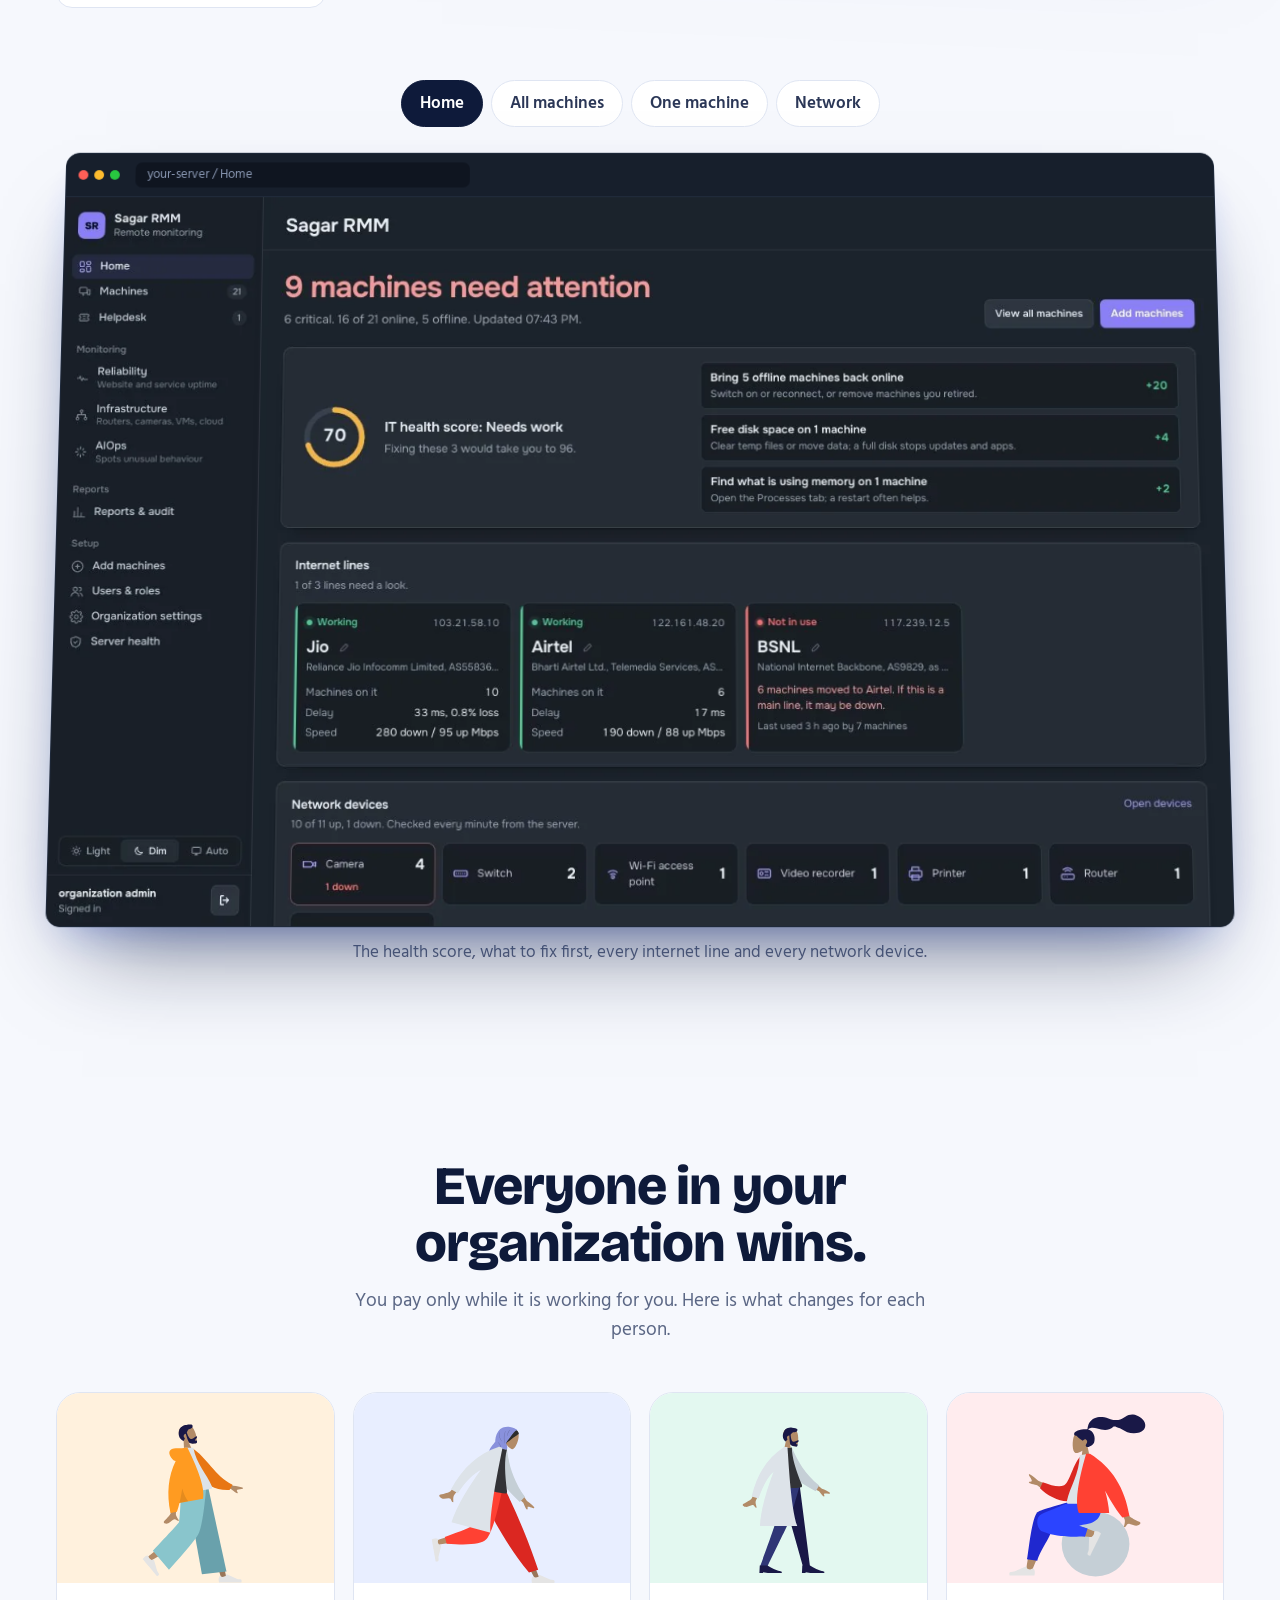
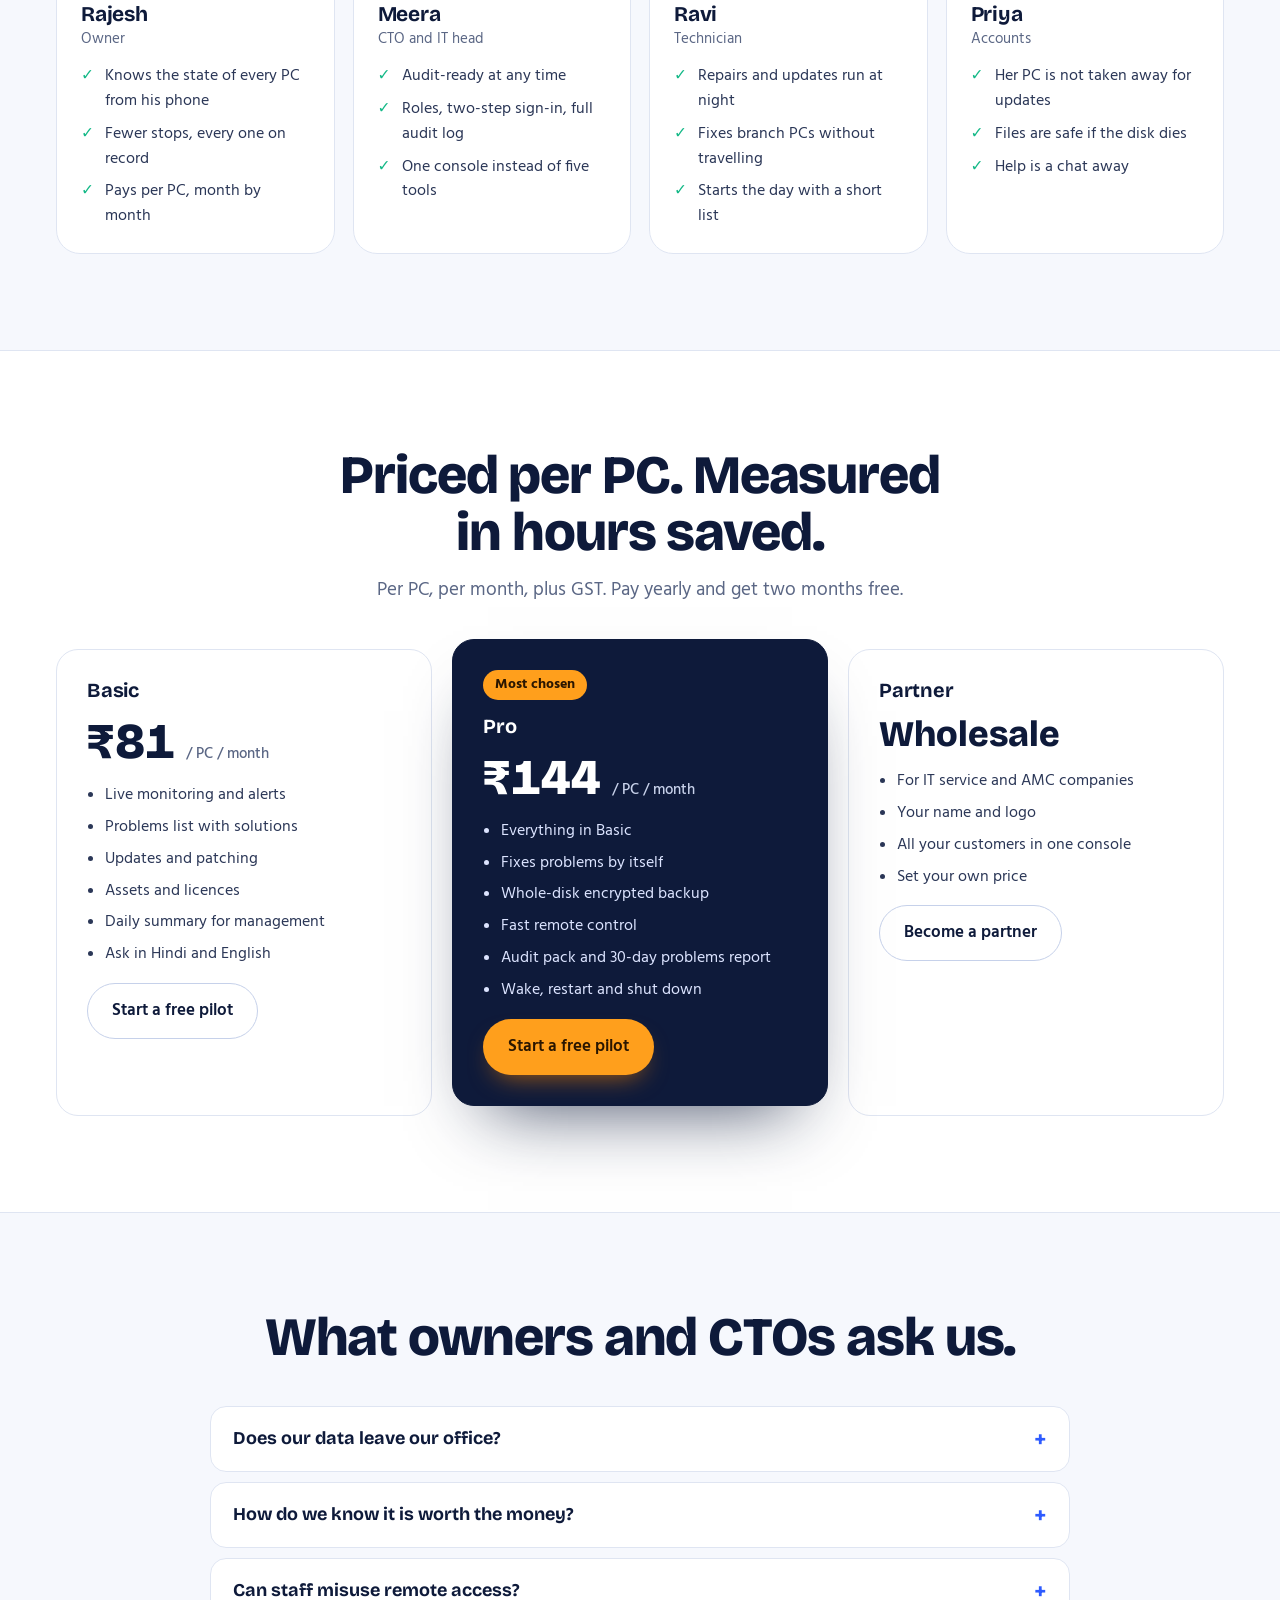
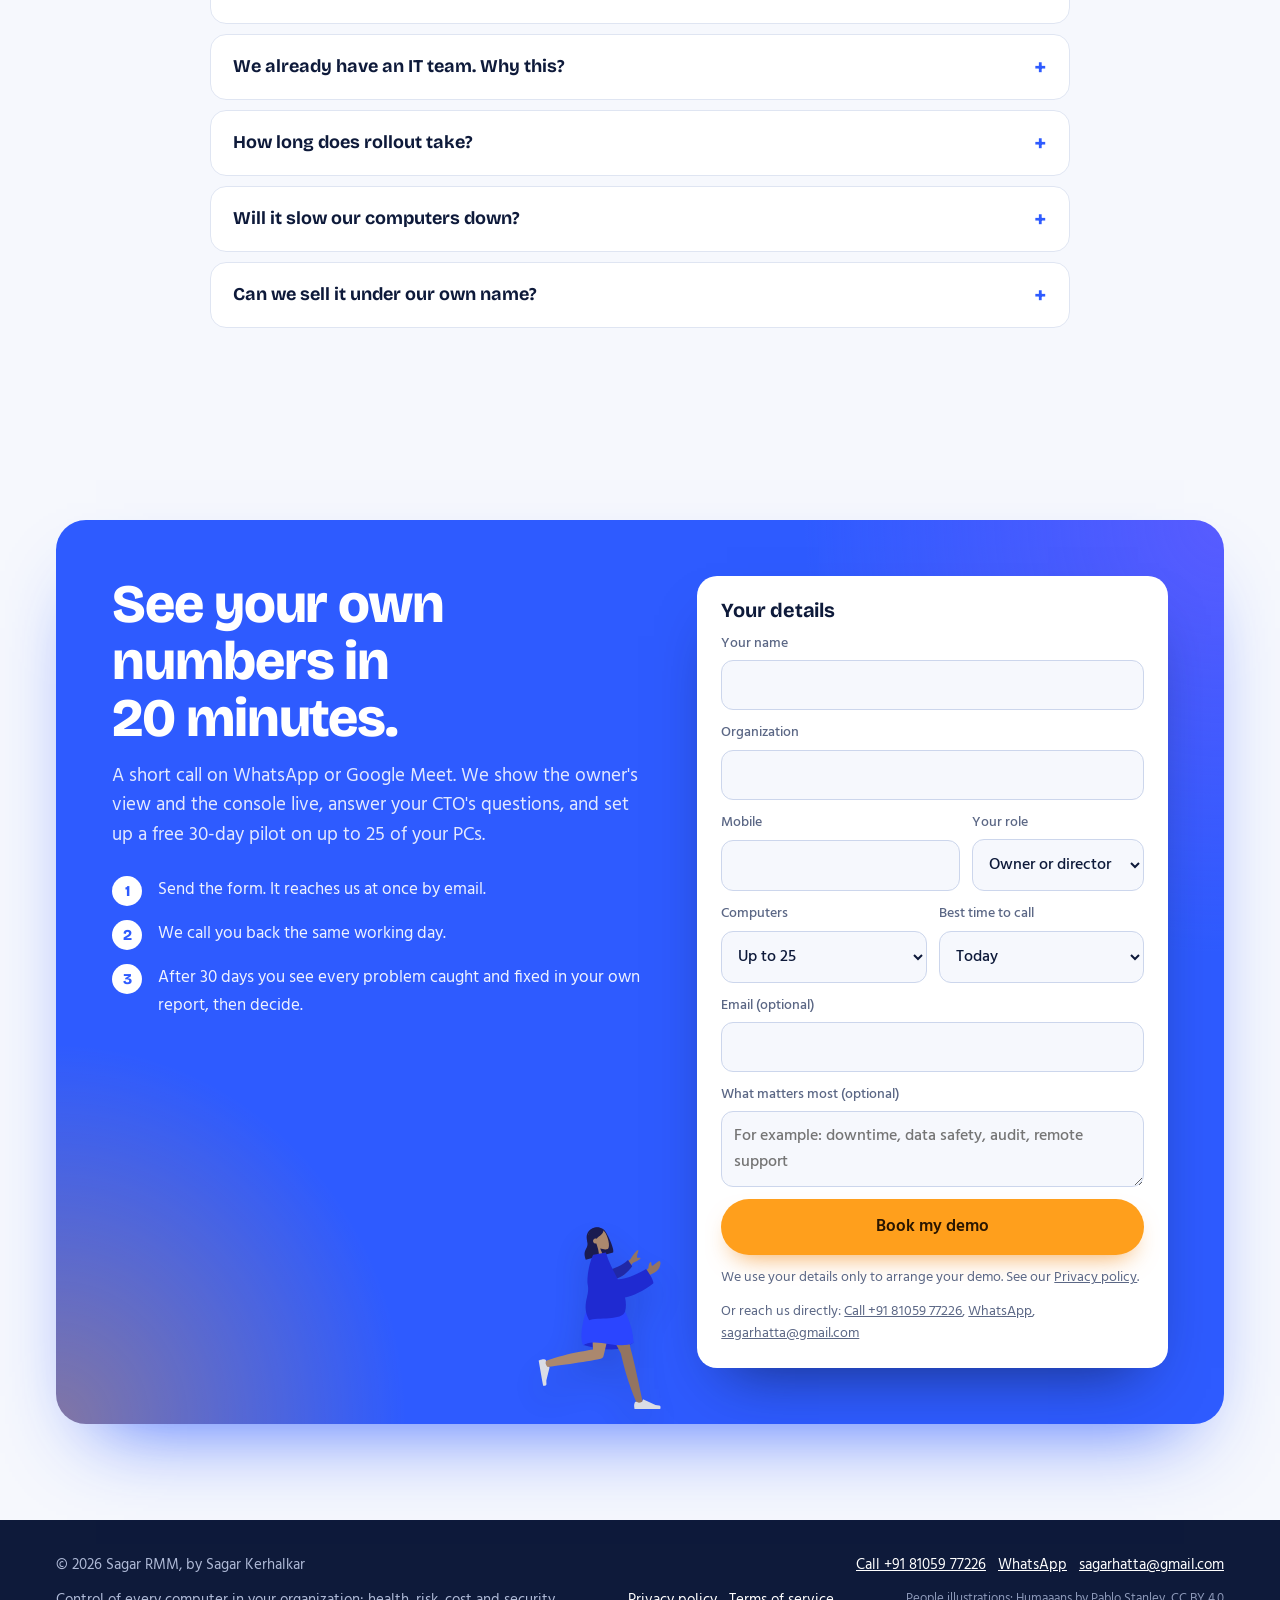
==== commit 9f1d1a66: "Privacy policy and Terms of service (DPDP Act); remote-consent wording matches the product; film lin" ====
--- a/index.html
+++ b/index.html
@@ -840,13 +840,14 @@
         <input type="text" name="_honey" tabindex="-1" autocomplete="off" aria-hidden="true" style="position:absolute; left:-9999px; width:1px; height:1px">
         <label for="b-need">What matters most (optional)<textarea id="b-need" name="need" rows="2" placeholder="For example: downtime, data safety, audit, remote support"></textarea></label>
         <button class="btn primary" type="submit" id="b-send">Book my demo</button>
+        <p class="note">We use your details only to arrange your demo. See our <a href="privacy.html">Privacy policy</a>.</p>
         <p class="note" id="b-note" aria-live="polite">Or reach us directly: <span id="b-alt">sagarkerhalkar.com</span></p>
       </form>
     </div></div>
   </section>
 </main>
 
-<footer><div class="wrap"><span>© 2026 Sagar RMM, by Sagar Kerhalkar</span><span id="f-contact"></span><span>Control of every computer in your organization: health, risk, cost and security</span><span class="credit">People illustrations: Humaaans by Pablo Stanley, CC BY 4.0</span></div></footer>
+<footer><div class="wrap"><span>© 2026 Sagar RMM, by Sagar Kerhalkar</span><span id="f-contact"></span><span>Control of every computer in your organization: health, risk, cost and security</span><span><a href="privacy.html">Privacy policy</a> &nbsp; <a href="terms.html">Terms of service</a></span><span class="credit">People illustrations: Humaaans by Pablo Stanley, CC BY 4.0</span></div></footer>
 
 <script>
 // Contact details: fill these two lines, nothing else needs to change.
@@ -918,7 +919,7 @@
     ["protect", "Restore a file or a whole PC", "Bring back yesterday's file in two clicks.", { it: 2 }],
     ["protect", "Roles and two-step sign-in", "Each person sees and does only what you allow.", { m: 2 }],
     ["protect", "Audit log of every action", "Who did what, when and why.", { it: 1 }],
-    ["protect", "Ask before remote", "The user approves before anyone sees their screen.", { m: 1 }],
+    ["protect", "Ask before remote", "Set a PC or team to ask the user before anyone sees the screen.", { m: 1 }],
     ["protect", "Devices plugged in", "USB drives and devices recorded on every PC.", { m: 2 }],
     ["protect", "Apps and websites used", "See which tools staff actually use before you buy more.", { m: 5 }],
     ["assets", "Asset register with bills", "Every device with its bill, warranty and user.", { it: 3 }],
